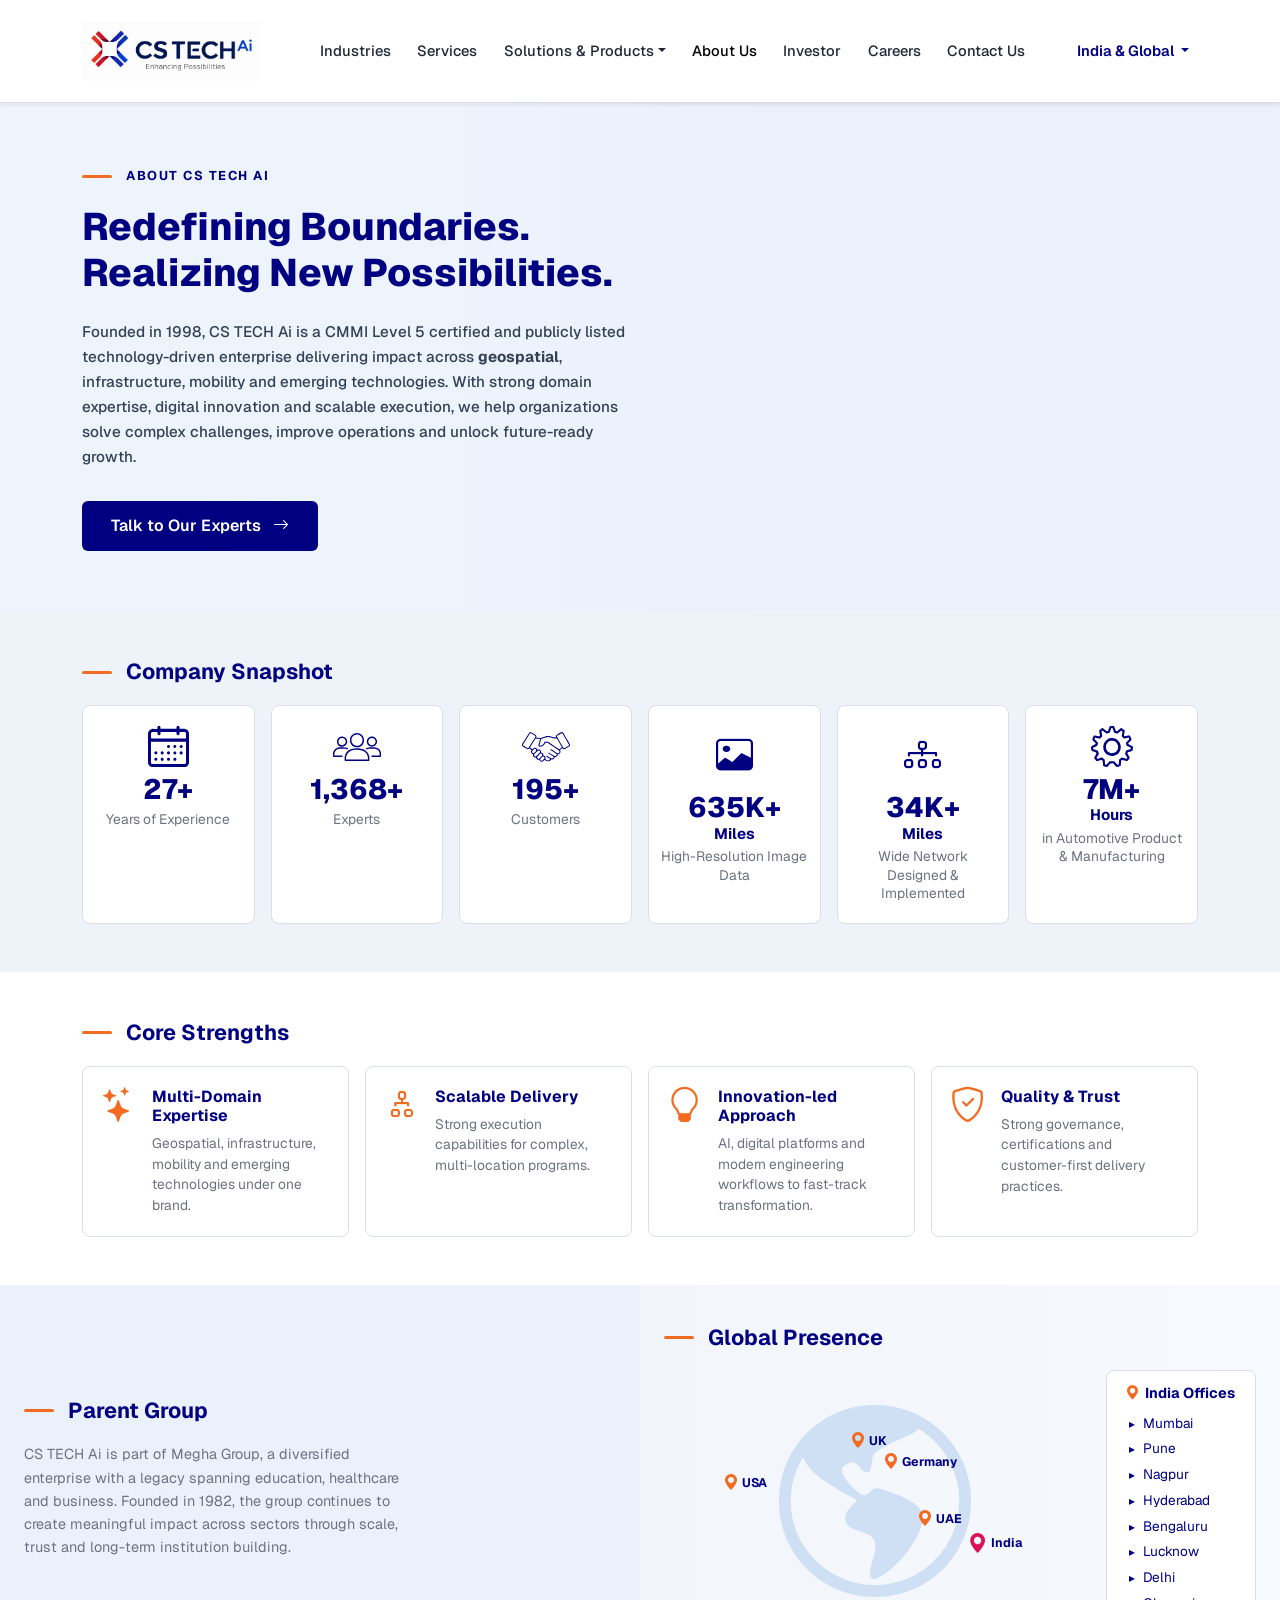
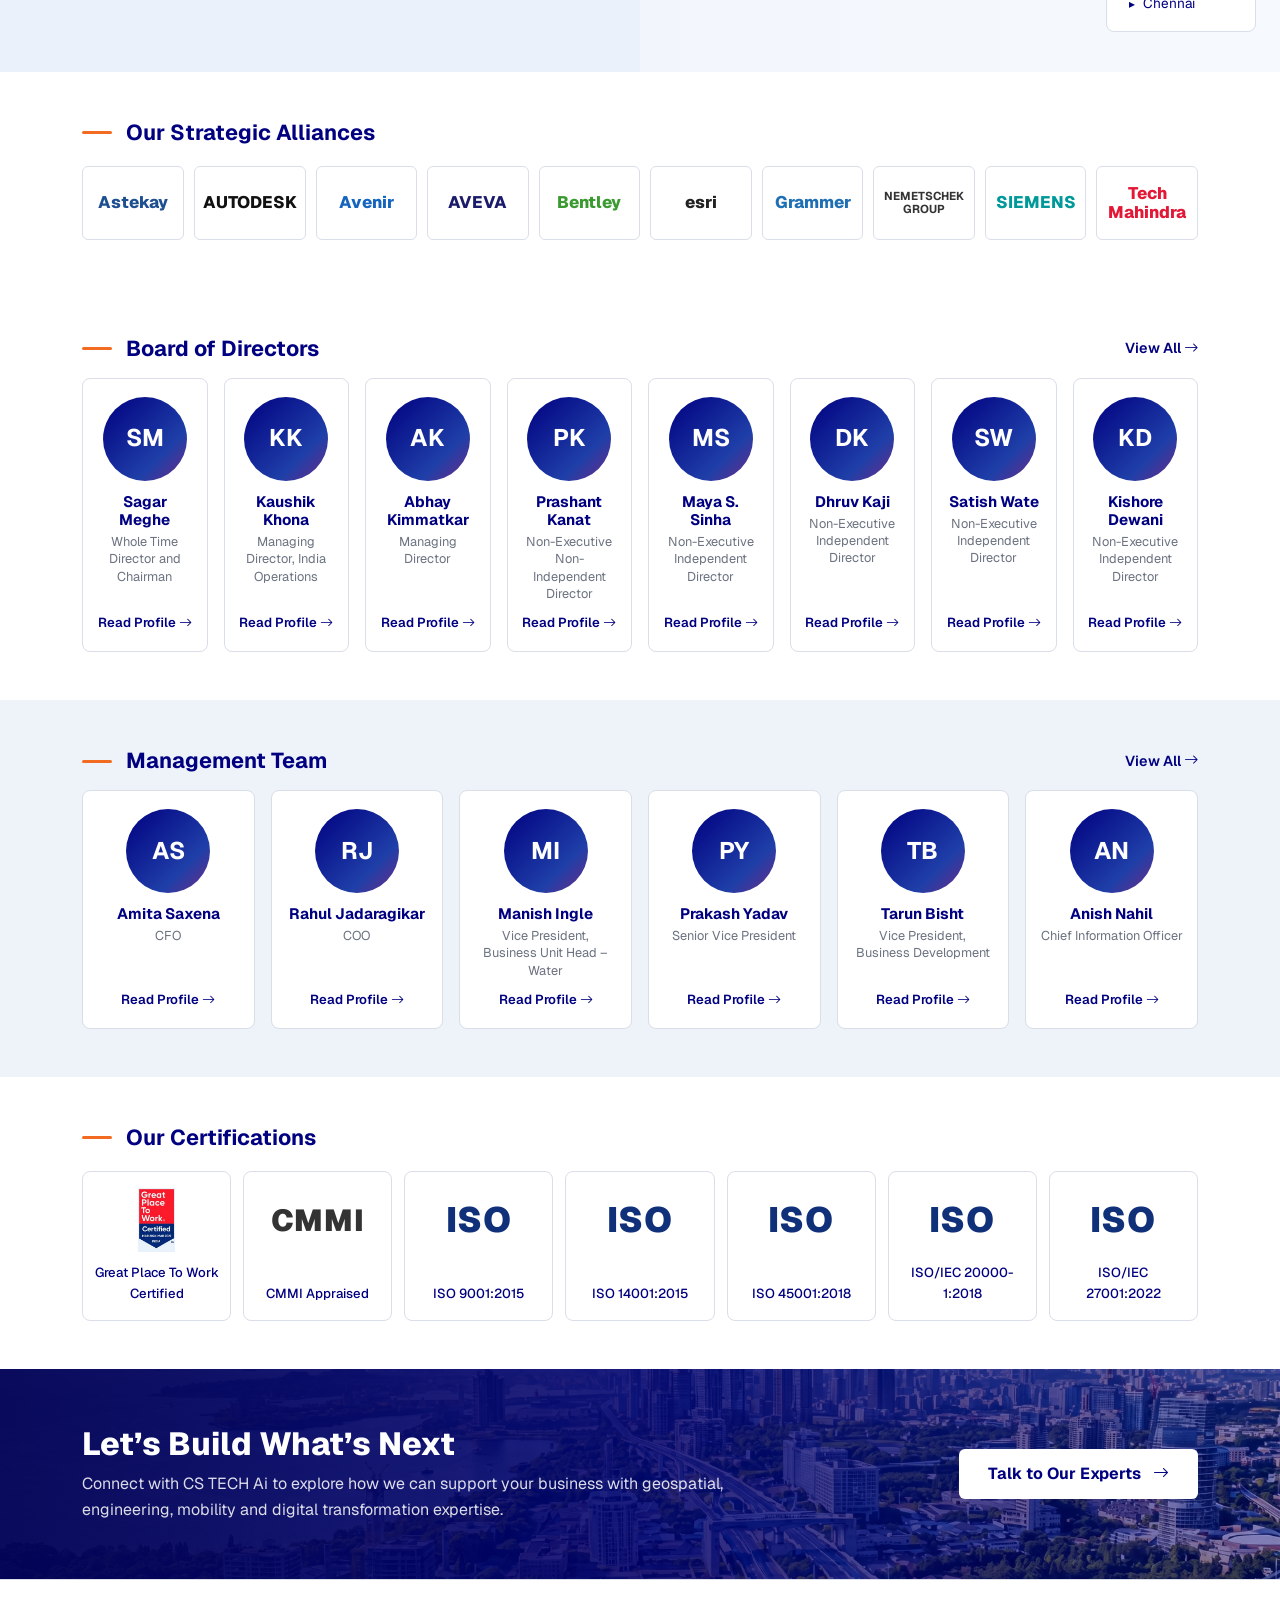
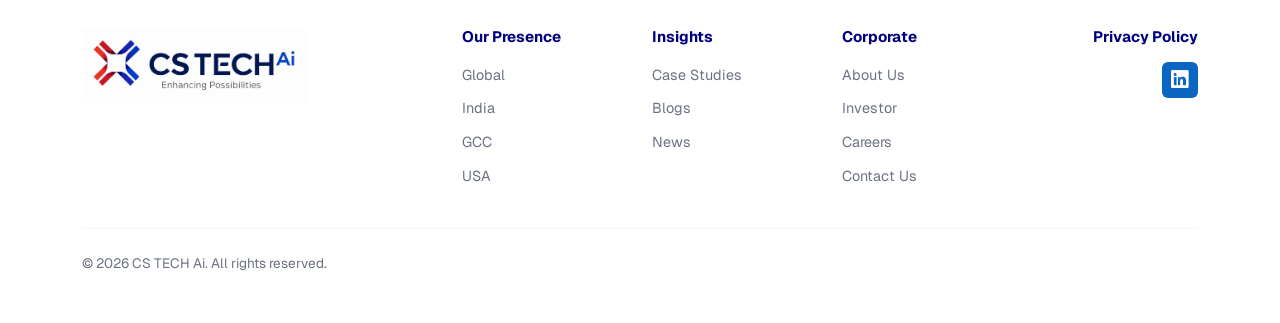
==== about.html @ 28468c94 "make new pages about and mobility page" ====
<!DOCTYPE html>
<html lang="en">

<head>
    <meta charset="UTF-8">
    <meta name="viewport" content="width=device-width, initial-scale=1.0">
    <title>CS TECH Ai | About Us - Redefining Boundaries. Realizing New Possibilities.</title>
    <link href="https://cdn.jsdelivr.net/npm/bootstrap@5.3.8/dist/css/bootstrap.min.css" rel="stylesheet"
        integrity="sha384-sRIl4kxILFvY47J16cr9ZwB07vP4J8+LH7qKQnuqkuIAvNWLzeN8tE5YBujZqJLB" crossorigin="anonymous">
    <link href="https://cdn.jsdelivr.net/npm/bootstrap-icons@1.11.3/font/bootstrap-icons.css" rel="stylesheet">
    <link rel="preconnect" href="https://fonts.googleapis.com">
    <link rel="preconnect" href="https://fonts.gstatic.com" crossorigin>
    <link href="https://fonts.googleapis.com/css2?family=Geist:wght@400;500;600;700;800&display=swap" rel="stylesheet">
    <link rel="stylesheet" href="css/style.css">
    <link rel="stylesheet" href="css/icons.css">
</head> 

<body>

    <!-- ===================== NAVBAR ===================== -->
    <div id="site-header"></div>

    <!-- ===================== HERO ===================== -->
    <section class="hero-section">
        <div class="hero-slide auto-hero about-hero" style="background-image:url('img/americas-banner.webp')">
            <div class="container position-relative">
                <div class="row">
                    <div class="col-lg-7 col-xl-6">
                        <div class="hero-content">
                            <p class="about-eyebrow"><span class="about-dash"></span>About CS TECH Ai</p>
                            <h1 class="hero-title about-hero-title">
                                Redefining Boundaries.<br>
                                Realizing New Possibilities.
                            </h1>
                            <p class="gcc-hero-sub">
                                Founded in 1998, CS TECH Ai is a CMMI Level 5 certified and publicly listed
                                technology-driven enterprise delivering impact across <strong>geospatial</strong>,
                                infrastructure, mobility and emerging technologies. With strong domain expertise,
                                digital innovation and scalable execution, we help organizations solve complex
                                challenges, improve operations and unlock future-ready growth.
                            </p>
                            <a href="index.html#contact" class="btn hero-btn">
                                Talk to Our Experts <i class="bi bi-arrow-right ms-2"></i>
                            </a>
                        </div>
                    </div>
                </div>
            </div>
        </div>
    </section>

    <!-- ===================== COMPANY SNAPSHOT ===================== -->
    <section class="about-snapshot py-5">
        <div class="container">
            <h2 class="about-title"><span class="about-dash"></span>Company Snapshot</h2>

            <div class="row g-3">
                <div class="col-6 col-md-4 col-xl-2">
                    <div class="about-stat">
                        <i class="auto-svg" style="-webkit-mask-image:url('img/automotive/icons/calender.svg');mask-image:url('img/automotive/icons/calender.svg')"></i>
                        <h3><span data-count="28">0</span>+</h3>
                        <p>Years of Experience</p>
                    </div>
                </div>
                <div class="col-6 col-md-4 col-xl-2">
                    <div class="about-stat">
                        <i class="auto-svg" style="-webkit-mask-image:url('img/automotive/icons/people.svg');mask-image:url('img/automotive/icons/people.svg')"></i>
                        <h3><span data-count="1400" data-format="comma">0</span>+</h3>
                        <p>Experts</p>
                    </div>
                </div>
                <div class="col-6 col-md-4 col-xl-2">
                    <div class="about-stat">
                        <i class="auto-svg" style="-webkit-mask-image:url('img/automotive/icons/partnership1.svg');mask-image:url('img/automotive/icons/partnership1.svg')"></i>
                        <h3><span data-count="200">0</span>+</h3>
                        <p>Customers</p>
                    </div>
                </div>
                <div class="col-6 col-md-4 col-xl-2">
                    <div class="about-stat">
                        <i class="bi bi-image"></i>
                        <h3><span data-count="650">0</span>K+ <small>Miles</small></h3>
                        <p>High-Resolution Image Data</p>
                    </div>
                </div>
                <div class="col-6 col-md-4 col-xl-2">
                    <div class="about-stat">
                        <i class="bi bi-diagram-3"></i>
                        <h3><span data-count="35">0</span>K+ <small>Miles</small></h3>
                        <p>Wide Network Designed &amp; Implemented</p>
                    </div>
                </div>
                <div class="col-6 col-md-4 col-xl-2">
                    <div class="about-stat">
                        <i class="auto-svg" style="-webkit-mask-image:url('img/automotive/icons/kk-1.svg');mask-image:url('img/automotive/icons/kk-1.svg')"></i>
                        <h3><span data-count="7">0</span>M+ <small>Hours</small></h3>
                        <p>in Automotive Product &amp; Manufacturing</p>
                    </div>
                </div>
            </div>
        </div>
    </section>

    <!-- ===================== CORE STRENGTHS ===================== -->
    <section class="about-strengths py-5">
        <div class="container">
            <h2 class="about-title"><span class="about-dash"></span>Core Strengths</h2>

            <div class="row g-3">
                <div class="col-md-6 col-xl-3">
                    <div class="about-strength">
                        <i class="bi bi-stars"></i>
                        <div>
                            <h5>Multi-Domain Expertise</h5>
                            <p>Geospatial, infrastructure, mobility and emerging technologies under one brand.</p>
                        </div>
                    </div>
                </div>
                <div class="col-md-6 col-xl-3">
                    <div class="about-strength">
                        <i class="bi bi-diagram-2"></i>
                        <div>
                            <h5>Scalable Delivery</h5>
                            <p>Strong execution capabilities for complex, multi-location programs.</p>
                        </div>
                    </div>
                </div>
                <div class="col-md-6 col-xl-3">
                    <div class="about-strength">
                        <i class="bi bi-lightbulb"></i>
                        <div>
                            <h5>Innovation-led Approach</h5>
                            <p>AI, digital platforms and modern engineering workflows to fast-track transformation.</p>
                        </div>
                    </div>
                </div>
                <div class="col-md-6 col-xl-3">
                    <div class="about-strength">
                        <i class="bi bi-shield-check"></i>
                        <div>
                            <h5>Quality &amp; Trust</h5>
                            <p>Strong governance, certifications and customer-first delivery practices.</p>
                        </div>
                    </div>
                </div>
            </div>
        </div>
    </section>

    <!-- ===================== PARENT GROUP + GLOBAL PRESENCE ===================== -->
    <section class="about-group">
        <div class="container-fluid px-0">
            <div class="row g-0">
                <div class="col-lg-6">
                    <div class="about-parent" style="background-image:url('img/about/megha-group.webp')">
                        <div class="about-parent-text">
                            <h2 class="about-title"><span class="about-dash"></span>Parent Group</h2>
                            <p>CS TECH Ai is part of Megha Group, a diversified enterprise with a legacy spanning
                                education, healthcare and business. Founded in 1982, the group continues to create
                                meaningful impact across sectors through scale, trust and long-term institution
                                building.</p>
                        </div>
                    </div>
                </div>
                <div class="col-lg-6">
                    <div class="about-presence">
                        <h2 class="about-title"><span class="about-dash"></span>Global Presence</h2>
                        <div class="about-presence-body">
                            <div class="about-map">
                                <i class="bi bi-globe-americas about-map-bg"></i>
                                <span class="about-pin" style="left:14%;top:38%"><i class="bi bi-geo-alt-fill"></i>USA</span>
                                <span class="about-pin" style="left:44%;top:22%"><i class="bi bi-geo-alt-fill"></i>UK</span>
                                <span class="about-pin" style="left:52%;top:30%"><i class="bi bi-geo-alt-fill"></i>Germany</span>
                                <span class="about-pin" style="left:60%;top:52%"><i class="bi bi-geo-alt-fill"></i>UAE</span>
                                <span class="about-pin about-pin-main" style="left:72%;top:60%"><i class="bi bi-geo-alt-fill"></i>India</span>
                            </div>
                            <div class="about-offices">
                                <h6><i class="bi bi-geo-alt-fill"></i>India Offices</h6>
                                <ul>
                                    <li>Mumbai</li>
                                    <li>Pune</li>
                                    <li>Nagpur</li>
                                    <li>Hyderabad</li>
                                    <li>Bengaluru</li>
                                    <li>Lucknow</li>
                                    <li>Delhi</li>
                                    <li>Chennai</li>
                                </ul>
                            </div>
                        </div>
                    </div>
                </div>
            </div>
        </div>
    </section>

    <!-- ===================== STRATEGIC ALLIANCES ===================== -->
    <section class="about-alliances py-5">
        <div class="container">
            <h2 class="about-title"><span class="about-dash"></span>Our Strategic Alliances</h2>
            <div class="about-logos">
                <div class="about-logo" style="color:#1d4f91">Astekay</div>
                <div class="about-logo" style="color:#111">AUTODESK</div>
                <div class="about-logo" style="color:#1565c0">Avenir</div>
                <div class="about-logo" style="color:#1b1b6b">AVEVA</div>
                <div class="about-logo" style="color:#3a9a2f">Bentley</div>
                <div class="about-logo" style="color:#222">esri</div>
                <div class="about-logo" style="color:#1f6fb5">Grammer</div>
                <div class="about-logo about-logo-sm" style="color:#333">NEMETSCHEK<br>GROUP</div>
                <div class="about-logo" style="color:#009999">SIEMENS</div>
                <div class="about-logo" style="color:#e31837">Tech Mahindra</div>
            </div>
        </div>
    </section>

    <!-- ===================== BOARD OF DIRECTORS ===================== -->
    <section class="about-people py-5">
        <div class="container">
            <div class="d-flex justify-content-between align-items-center mb-3">
                <h2 class="about-title mb-0"><span class="about-dash"></span>Board of Directors</h2>
                <a href="#" class="auto-link">View All <i class="bi bi-arrow-right"></i></a>
            </div>
            <div class="row g-3">
                <div class="col-6 col-md-4 col-lg-3 about-col-8"><div class="about-person"><div class="about-avatar">SM</div><h6>Sagar Meghe</h6><p>Whole Time Director and Chairman</p><a href="#" class="auto-link">Read Profile <i class="bi bi-arrow-right"></i></a></div></div>
                <div class="col-6 col-md-4 col-lg-3 about-col-8"><div class="about-person"><div class="about-avatar">KK</div><h6>Kaushik Khona</h6><p>Managing Director, India Operations</p><a href="#" class="auto-link">Read Profile <i class="bi bi-arrow-right"></i></a></div></div>
                <div class="col-6 col-md-4 col-lg-3 about-col-8"><div class="about-person"><div class="about-avatar">AK</div><h6>Abhay Kimmatkar</h6><p>Managing Director</p><a href="#" class="auto-link">Read Profile <i class="bi bi-arrow-right"></i></a></div></div>
                <div class="col-6 col-md-4 col-lg-3 about-col-8"><div class="about-person"><div class="about-avatar">PK</div><h6>Prashant Kanat</h6><p>Non-Executive Non-Independent Director</p><a href="#" class="auto-link">Read Profile <i class="bi bi-arrow-right"></i></a></div></div>
                <div class="col-6 col-md-4 col-lg-3 about-col-8"><div class="about-person"><div class="about-avatar">MS</div><h6>Maya S. Sinha</h6><p>Non-Executive Independent Director</p><a href="#" class="auto-link">Read Profile <i class="bi bi-arrow-right"></i></a></div></div>
                <div class="col-6 col-md-4 col-lg-3 about-col-8"><div class="about-person"><div class="about-avatar">DK</div><h6>Dhruv Kaji</h6><p>Non-Executive Independent Director</p><a href="#" class="auto-link">Read Profile <i class="bi bi-arrow-right"></i></a></div></div>
                <div class="col-6 col-md-4 col-lg-3 about-col-8"><div class="about-person"><div class="about-avatar">SW</div><h6>Satish Wate</h6><p>Non-Executive Independent Director</p><a href="#" class="auto-link">Read Profile <i class="bi bi-arrow-right"></i></a></div></div>
                <div class="col-6 col-md-4 col-lg-3 about-col-8"><div class="about-person"><div class="about-avatar">KD</div><h6>Kishore Dewani</h6><p>Non-Executive Independent Director</p><a href="#" class="auto-link">Read Profile <i class="bi bi-arrow-right"></i></a></div></div>
            </div>
        </div>
    </section>

    <!-- ===================== MANAGEMENT TEAM ===================== -->
    <section class="about-people about-people-alt py-5">
        <div class="container">
            <div class="d-flex justify-content-between align-items-center mb-3">
                <h2 class="about-title mb-0"><span class="about-dash"></span>Management Team</h2>
                <a href="#" class="auto-link">View All <i class="bi bi-arrow-right"></i></a>
            </div>
            <div class="row g-3">
                <div class="col-6 col-md-4 col-xl-2"><div class="about-person"><div class="about-avatar">AS</div><h6>Amita Saxena</h6><p>CFO</p><a href="#" class="auto-link">Read Profile <i class="bi bi-arrow-right"></i></a></div></div>
                <div class="col-6 col-md-4 col-xl-2"><div class="about-person"><div class="about-avatar">RJ</div><h6>Rahul Jadaragikar</h6><p>COO</p><a href="#" class="auto-link">Read Profile <i class="bi bi-arrow-right"></i></a></div></div>
                <div class="col-6 col-md-4 col-xl-2"><div class="about-person"><div class="about-avatar">MI</div><h6>Manish Ingle</h6><p>Vice President, Business Unit Head &ndash; Water</p><a href="#" class="auto-link">Read Profile <i class="bi bi-arrow-right"></i></a></div></div>
                <div class="col-6 col-md-4 col-xl-2"><div class="about-person"><div class="about-avatar">PY</div><h6>Prakash Yadav</h6><p>Senior Vice President</p><a href="#" class="auto-link">Read Profile <i class="bi bi-arrow-right"></i></a></div></div>
                <div class="col-6 col-md-4 col-xl-2"><div class="about-person"><div class="about-avatar">TB</div><h6>Tarun Bisht</h6><p>Vice President, Business Development</p><a href="#" class="auto-link">Read Profile <i class="bi bi-arrow-right"></i></a></div></div>
                <div class="col-6 col-md-4 col-xl-2"><div class="about-person"><div class="about-avatar">AN</div><h6>Anish Nahil</h6><p>Chief Information Officer</p><a href="#" class="auto-link">Read Profile <i class="bi bi-arrow-right"></i></a></div></div>
            </div>
        </div>
    </section>

    <!-- ===================== CERTIFICATIONS ===================== -->
    <section class="about-certs py-5">
        <div class="container">
            <h2 class="about-title"><span class="about-dash"></span>Our Certifications</h2>
            <div class="about-cert-row">
                <div class="about-cert"><img src="img/about/gptw.webp" alt="Great Place To Work Certified" class="about-cert-img"><span>Great Place To Work Certified</span></div>
                <div class="about-cert"><div class="about-cert-mark about-cert-cmmi">CMMI</div><span>CMMI Appraised</span></div>
                <div class="about-cert"><div class="about-cert-mark">ISO</div><span>ISO 9001:2015</span></div>
                <div class="about-cert"><div class="about-cert-mark">ISO</div><span>ISO 14001:2015</span></div>
                <div class="about-cert"><div class="about-cert-mark">ISO</div><span>ISO 45001:2018</span></div>
                <div class="about-cert"><div class="about-cert-mark">ISO</div><span>ISO/IEC 20000-1:2018</span></div>
                <div class="about-cert"><div class="about-cert-mark">ISO</div><span>ISO/IEC 27001:2022</span></div>
            </div>
        </div>
    </section>

    <!-- ===================== CTA ===================== -->
    <section class="about-cta" style="background-image:url('img/about/cta-city.webp')">
        <div class="container">
            <div class="row align-items-center g-4">
                <div class="col-lg-7">
                    <h2>Let&rsquo;s Build What&rsquo;s Next</h2>
                    <p>Connect with CS TECH Ai to explore how we can support your business with geospatial,
                        engineering, mobility and digital transformation expertise.</p>
                </div>
                <div class="col-lg-5 text-lg-end">
                    <a href="index.html#contact" class="btn about-cta-btn">Talk to Our Experts <i class="bi bi-arrow-right ms-2"></i></a>
                </div>
            </div>
        </div>
    </section>

    <!-- ===================== FOOTER ===================== -->
    <div id="site-footer"></div>

    <script src="https://cdn.jsdelivr.net/npm/bootstrap@5.3.8/dist/js/bootstrap.bundle.min.js"
        integrity="sha384-FKyoEForCGlyvwx9Hj09JcYn3nv7wiPVlz7YYwJrWVcXK/BmnVDxM+D2scQbITxI"
        crossorigin="anonymous"></script>
    <script src="js/include.js"></script>
    <script src="js/counter.js"></script>
    <script>
        // Parent group photo is optional: without it the panel keeps its light gradient
        (function () {
            var el = document.querySelector('.about-parent');
            var img = new Image();
            img.onerror = function () { el.style.backgroundImage = ''; };
            img.src = 'img/about/megha-group.webp';
        })();
    </script>

</body>

</html>
---- css/style.css ----
﻿/* ===================== GLOBAL ===================== */
:root {
    --cs-primary: #000080;
    --cs-primary-dark: #000055;
    --cs-primary-light: #1a1aa0;
    --cs-accent: #d81159;
    --cs-icon: #d81159;
    --cs-magenta: #d81159;
    --cs-text: #1f2937;
    --cs-muted: #6b7280;
    --cs-bg-light: #EEF2F9;
    --cs-border: #D9DEE8;
}

*,
*::before,
*::after {
    box-sizing: border-box;
}

html,
body {
    overflow-x: hidden;
}

/* SVG icon utility - render any SVG as a currentColor-coloured shape via CSS mask */
.svg-icon {
    display: inline-block;
    width: 1em;
    height: 1em;
    background-color: currentColor;
    -webkit-mask: var(--icon) no-repeat center / contain;
    mask: var(--icon) no-repeat center / contain;
    vertical-align: -0.125em;
    flex-shrink: 0;
}

body {
    font-family: 'Geist', 'Inter', 'Segoe UI', system-ui, -apple-system, sans-serif;
    color: var(--cs-text);
    line-height: 1.6;
    padding-top: 100px;
}

.section-eyebrow {
    color: var(--cs-accent);
    font-size: 0.8rem;
    font-weight: 700;
    letter-spacing: 2.5px;
    margin-bottom: 0.5rem;
    text-transform: uppercase;
}

.eyebrow-light {
    color: #ffb892;
}

.section-title {
    font-size: 2rem;
    font-weight: 700;
    color: var(--cs-primary);
    margin-bottom: 1rem;
    overflow-wrap: break-word;
    word-wrap: break-word;
}

.section-title.text-white {
    color: #fff !important;
}

.section-sub {
    color: var(--cs-muted);
    font-size: 1rem;
    /* max-width: 900px; */
}

.text-white-75 {
    color: rgba(255, 255, 255, 0.8) !important;
}

/* ===================== NAVBAR ===================== */
.navbar {
    border-bottom: 1px solid var(--cs-border);
}

.site-logo {
    height: 70px;
    width: auto;
}

.logo-text {
    line-height: 1;
}

.logo-main {
    color: var(--cs-primary);
    font-weight: 800;
    font-size: 1.35rem;
    letter-spacing: 1px;
}

.logo-sup {
    color: var(--cs-accent);
    font-weight: 700;
    font-size: 0.75rem;
    margin-left: 2px;
}

.logo-tag {
    color: var(--cs-accent);
    font-size: 0.65rem;
    font-weight: 500;
    letter-spacing: 0.5px;
    margin-top: 2px;
}

.navbar .nav-link {
    color: var(--cs-text);
    font-weight: 500;
    font-size: 0.92rem;
    padding: 0.5rem 0.75rem !important;
    white-space: nowrap;
}

.navbar .nav-link:hover {
    color: var(--cs-primary);
}

.region-btn {
    color: var(--cs-primary);
    font-weight: 600;
    text-decoration: none;
    font-size: 0.95rem;
}

.region-btn:hover {
    color: var(--cs-primary-dark);
}

/* ===================== HERO ===================== */
.hero-section {
    position: relative;
    overflow: hidden;
}

.hero-slide {
    position: relative;
    background-color: #eaf1fb;
    background-size: cover;
    background-position: center;
    background-repeat: no-repeat;
    min-height: 560px;
    display: flex;
    align-items: center;
    padding: 90px 0;
}

.hero-overlay {
    position: absolute;
    inset: 0;
    background: linear-gradient(90deg,
            rgba(234, 241, 251, 0.95) 0%,
            rgba(234, 241, 251, 0.75) 40%,
            rgba(234, 241, 251, 0.25) 65%,
            rgba(234, 241, 251, 0) 100%);
    pointer-events: none;
}



.hero-content {
    position: relative;
    z-index: 2;
}

/* GPTW slide: tall vertical badge – contain it on the right so it doesn't overflow */
.hero-slide-gptw {
    background-size: contain;
    background-position: right 4% center;
    background-repeat: no-repeat;
    background-color: #eaf1fb;
}

/* Keep the GPTW badge visually constrained to the right half so the left
   content column always has clean, legible space */
@media (min-width: 992px) {
    .hero-slide-gptw {
        background-size: auto 95%;
        background-position: right 6% center;
    }
}

/* Mobility slide: wide landscape banner – cover the whole slide, truck on right */
.hero-slide-mobility {
    background-size: cover;
    background-position: right center;
    background-color: #eaf1fb;
}

.hero-slide-gptw .hero-overlay,
.hero-slide-mobility .hero-overlay {
    background: linear-gradient(90deg,
            rgba(234, 241, 251, 1) 0%,
            rgba(234, 241, 251, 0.95) 35%,
            rgba(234, 241, 251, 0.6) 55%,
            rgba(234, 241, 251, 0) 70%);
}

.hero-eyebrow {
    color: var(--cs-text);
    font-size: 0.8rem;
    font-weight: 700;
    letter-spacing: 2.5px;
    margin-bottom: 0.5rem;
    text-transform: uppercase;
}

.hero-divider {
    width: 60px;
    height: 3px;
    background: var(--cs-accent);
    margin-bottom: 1.5rem;
}

.hero-title {
    font-size: 2.6rem;
    font-weight: 700;
    color: var(--cs-primary);
    line-height: 1.2;
    margin-bottom: 1.5rem;
}

/* Gradient title: magenta → navy */
.hero-title-gradient {
    background: linear-gradient(90deg,
            #d81159 0%,
            #000080 100%);
    -webkit-background-clip: text;
    background-clip: text;
    -webkit-text-fill-color: transparent;
    color: transparent;
}

.hero-title-gradient sup {
    font-size: 0.5em;
    top: -0.75em;
}

/* Force GPTW title to render on a single line */
.hero-title-oneline {
    white-space: nowrap;
    font-size: 2.1rem;
}

@media (max-width: 1199.98px) {
    .hero-title-oneline {
        font-size: 1.75rem;
    }
}

@media (max-width: 767.98px) {
    .hero-title-oneline {
        white-space: normal;
        font-size: 1.6rem;
    }
}

/* Side image used on slides 2 and 3 */
.hero-side-image {
    display: flex;
    align-items: center;
    justify-content: center;
    position: relative;
    z-index: 2;
}

.hero-visual {
    max-width: 100%;
    max-height: 420px;
    width: auto;
    height: auto;
    object-fit: contain;
    filter: drop-shadow(0 20px 40px rgba(3, 40, 107, 0.25));
}

.hero-sub {
    color: #334155;
    font-size: 1rem;
    max-width: 520px;
    margin-bottom: 2rem;
    font-weight: 500;
}

.hero-btn {
    background: var(--cs-primary);
    color: #fff;
    padding: 12px 28px;
    border-radius: 6px;
    font-weight: 600;
    transition: all 0.2s ease;
}

.hero-btn:hover {
    background: var(--cs-primary-dark);
    color: #fff;
    transform: translateY(-2px);
}

/* ---- Floating badges on right ---- */
.hero-badges {
    position: absolute;
    right: 15px;
    top: 50%;
    transform: translateY(-50%);
    display: flex;
    flex-direction: column;
    gap: 18px;
    z-index: 2;
}

.hero-badge {
    position: relative;
    background: #fff;
    padding: 12px 20px;
    border-radius: 10px;
    box-shadow: 0 10px 25px rgba(0, 0, 0, 0.15);
    display: flex;
    align-items: center;
    gap: 12px;
    font-size: 0.9rem;
    font-weight: 600;
    color: var(--cs-text);
    min-width: 220px;
    cursor: pointer;
    overflow: hidden;
    transition: transform 0.3s ease, box-shadow 0.3s ease, color 0.3s ease;
    z-index: 1;
}

.hero-badge::before {
    content: "";
    position: absolute;
    inset: 0;
    background: linear-gradient(135deg, var(--cs-icon) 0%, #d9521a 100%);
    opacity: 0;
    transform: scaleX(0);
    transform-origin: left center;
    transition: transform 0.4s cubic-bezier(0.4, 0.2, 0.2, 1), opacity 0.3s ease;
    z-index: -1;
}

.hero-badge:hover {
    transform: translateX(-6px) translateY(-3px);
    box-shadow: 0 16px 35px rgba(216, 17, 89, 0.25);
    color: #fff;
}

.hero-badge:hover::before {
    opacity: 1;
    transform: scaleX(1);
}

.hero-badge i,
.hero-badge .svg-icon {
    color: var(--cs-icon);
    font-size: 1.2rem;
    transition: color 0.3s ease, transform 0.3s ease;
}

.hero-badge:hover i,
.hero-badge:hover .svg-icon {
    color: #fff;
    transform: scale(1.15) rotate(-6deg);
}

/* Carousel arrows */
.carousel-arrow {
    width: 40px;
    height: 40px;
    background: #fff;
    border-radius: 50%;
    display: flex;
    align-items: center;
    justify-content: center;
    color: var(--cs-icon);
    font-size: 1.2rem;
    box-shadow: 0 4px 12px rgba(0, 0, 0, 0.1);
}

.carousel-control-prev,
.carousel-control-next {
    width: 60px;
    opacity: 1;
}

.carousel-dots {
    position: absolute;
    bottom: 20px;
    left: 50%;
    transform: translateX(-50%);
    display: flex;
    gap: 8px;
}

.dot {
    width: 10px;
    height: 10px;
    border-radius: 50%;
    background: rgba(3, 40, 107, 0.3);
    cursor: pointer;
    border: none;
    padding: 0;
    transition: background 0.3s ease, width 0.3s ease, border-radius 0.3s ease;
}

.carousel-dots .dot.active {
    background: var(--cs-primary);
    width: 24px;
    border-radius: 5px;
}

/* ===================== STATS ===================== */
.stats-section {
    border-bottom: 1px solid var(--cs-border);
}

.stat-item {
    display: flex;
    align-items: flex-start;
    gap: 14px;
    text-align: left;
}

/* Nudge the content block down a touch so the icon lines up with the first line of text */
.stat-item>div:not(.stat-icon) {
    padding-top: 2px;
}

.stat-icon {
    width: 70px;
    height: 70px;
    background: var(--cs-bg-light);
    border-radius: 50%;
    display: flex;
    align-items: center;
    justify-content: center;
    color: var(--cs-icon);
    font-size: 2rem;
    flex-shrink: 0;
}

.stat-icon-raster {
    width: 55%;
    height: 55%;
    object-fit: contain;
    filter: brightness(0) saturate(100%) invert(14%) sepia(94%) saturate(5300%) hue-rotate(329deg) brightness(96%) contrast(97%);
}

.stat-number {
    color: var(--cs-primary);
    font-weight: 700;
    font-size: 1.6rem;
    margin: 0;
    line-height: 1.2;
}

.stat-number.stat-sm {
    font-size: 1.3rem;
    line-height: 1.25;
}

.stat-number small {
    font-size: 0.95rem;
    font-weight: 500;
    color: var(--cs-muted);
}

.stat-label {
    color: var(--cs-muted);
    font-size: 0.8rem;
    margin: 0;
    line-height: 1.3;
}

/* ===================== INDUSTRIES ===================== */
.industries-section {
    background: var(--cs-bg-light);
}

/* ---- Slider ---- */
.industry-slider-wrap {
    position: relative;
    padding: 0 50px;
}

.industry-slider {
    overflow: hidden;
}

.industry-track {
    display: flex;
    transition: transform 0.8s cubic-bezier(0.4, 0.2, 0.2, 1);
    will-change: transform;
}

.industry-slide {
    flex: 0 0 25%;
    max-width: 25%;
    padding: 0 12px;
    box-sizing: border-box;
    display: flex;
}

.industry-slide .industry-card {
    width: 100%;
}

.slider-nav {
    position: absolute;
    top: 50%;
    transform: translateY(-50%);
    width: 44px;
    height: 44px;
    border-radius: 50%;
    border: none;
    background: #fff;
    color: var(--cs-primary);
    font-size: 1.2rem;
    display: flex;
    align-items: center;
    justify-content: center;
    box-shadow: 0 6px 18px rgba(3, 40, 107, 0.18);
    cursor: pointer;
    z-index: 5;
    transition: all 0.2s ease;
}

.slider-nav:hover:not(:disabled) {
    background: var(--cs-primary);
    color: #fff;
}

.slider-nav:disabled {
    opacity: 0.4;
    cursor: not-allowed;
}

.slider-prev {
    left: 0;
}

.slider-next {
    right: 0;
}

.industry-card {
    background: #fff;
    border-radius: 10px;
    overflow: hidden;
    box-shadow: 0 2px 10px rgba(0, 0, 0, 0.05);
    transition: all 0.3s ease;
    height: 100%;
    display: flex;
    flex-direction: column;
}

.industry-card:hover {
    transform: translateY(-5px);
    box-shadow: 0 10px 30px rgba(3, 40, 107, 0.12);
}

.industry-img {
    height: 170px;
    background-size: cover;
    background-position: center;
    background-color: #cbd6e8;
    background-image: linear-gradient(135deg, #cbd6e8 0%, #a9bedb 100%);
}

.industry-body {
    padding: 20px;
    position: relative;
    flex: 1;
    display: flex;
    flex-direction: column;
}

.industry-body h5 {
    color: #000000;
    font-weight: 700;
    font-size: 1rem;
    margin-bottom: 10px;
    line-height: 1.3;
}

.industry-body p {
    color: var(--cs-muted);
    font-size: 0.85rem;
    line-height: 1.5;
    flex: 1;
    margin-bottom: 10px;
}

.card-arrow {
    color: var(--cs-icon);
    font-size: 1.1rem;
    align-self: flex-end;
    transition: transform 0.2s ease;
}

.card-arrow:hover {
    transform: translateX(5px);
    color: var(--cs-icon);
}

/* ===================== INDUSTRY FLIP ROW (full width) ===================== */
.industry-flip-section {
    background: var(--cs-bg-light);
}

.industry-flip-header {
    max-width: 900px;
    margin: 0 auto 2.5rem;
    padding: 0 15px;
    text-align: center;
}

.industry-flip-header .section-sub {
    max-width: 760px;
    margin-left: auto;
    margin-right: auto;
}

.industry-flip-row {
    display: grid;
    grid-template-columns: repeat(4, minmax(0, 1fr));
    gap: 18px;
    width: 100%;
    transition: transform 0.8s cubic-bezier(0.4, 0.2, 0.2, 1);
    will-change: transform;
}

/* mobile carousel wrapper – only takes effect when JS adds the class */
.industry-flip-row.is-carousel {
    display: flex;
    grid-template-columns: none;
    gap: 0;
    overflow: visible;
}

.industry-flip-row.is-carousel .industry-flip-card {
    flex: 0 0 100%;
    max-width: 100%;
    padding: 0 8px;
    aspect-ratio: 4 / 3;
    margin: 0;
}

/* mobile carousel outer clip – constrains overflow so cards don't bleed sideways */
.industry-flip-carousel {
    position: relative;
    width: 100%;
    overflow: hidden;
}

.industry-flip-dots {
    display: none;
    justify-content: center;
    gap: 8px;
    margin-top: 20px;
}

.industry-flip-dots.active {
    display: flex;
}

.industry-flip-dots .dot {
    width: 8px;
    height: 8px;
    border-radius: 50%;
    background: rgba(3, 40, 107, 0.25);
    border: none;
    padding: 0;
    cursor: pointer;
    transition: all 0.3s ease;
}

.industry-flip-dots .dot.active {
    background: var(--cs-primary);
    width: 24px;
    border-radius: 4px;
}

.industry-flip-card {
    perspective: 1200px;
    width: 100%;
    aspect-ratio: 3 / 4;
    min-height: 350px;
}

.industry-flip-card .flip-card-inner {
    position: relative;
    width: 100%;
    height: 100%;
    transform-style: preserve-3d;
    transition: transform 0.75s cubic-bezier(0.4, 0.2, 0.2, 1);
    border-radius: 12px;
}

.industry-flip-card:hover .flip-card-inner,
.industry-flip-card:focus-within .flip-card-inner {
    transform: rotateY(180deg);
}

.industry-flip-card .flip-card-face {
    position: absolute;
    inset: 0;
    border-radius: 12px;
    overflow: hidden;
    -webkit-backface-visibility: hidden;
    backface-visibility: hidden;
    box-shadow: 0 6px 18px rgba(0, 0, 0, 0.1);
}

.industry-flip-card .flip-card-front {
    background-size: cover;
    background-position: center;
    background-repeat: no-repeat;
    background-color: #cbd6e8;
    display: flex;
    align-items: flex-end;
}

.industry-flip-card .flip-card-front::before {
    content: "";
    position: absolute;
    inset: 0;
    background: linear-gradient(180deg,
            rgba(2, 31, 85, 0) 0%,
            rgba(2, 31, 85, 0) 45%,
            rgba(2, 31, 85, 0.75) 95%);
    pointer-events: none;
}

.industry-flip-card .flip-card-title {
    position: relative;
    z-index: 1;
    padding: 14px;
    color: #fff;
    width: 100%;
}

.industry-flip-card .flip-card-title h5 {
    color: #fff;
    font-weight: 700;
    font-size: 0.95rem;
    line-height: 1.3;
    margin: 0;
    text-shadow: 0 2px 6px rgba(0, 0, 0, 0.4);
}

.industry-flip-card .flip-card-back {
    background: linear-gradient(145deg, var(--cs-primary) 0%, var(--cs-primary-dark) 100%);
    color: #fff;
    transform: rotateY(180deg);
    padding: 18px;
    display: flex;
    flex-direction: column;
    justify-content: center;
    gap: 10px;
    text-align: left;
}

.industry-flip-card .flip-card-back h5 {
    color: #fff;
    font-weight: 700;
    font-size: 0.95rem;
    line-height: 1.3;
    margin: 0;
    padding-bottom: 8px;
    border-bottom: 2px solid var(--cs-icon);
    display: inline-block;
    align-self: flex-start;
}

.industry-flip-card .flip-card-back p {
    color: rgba(255, 255, 255, 0.9);
    font-size: 0.82rem;
    line-height: 1.5;
    margin: 0;
    flex: 1;
}

.flip-card-link {
    color: #fff;
    font-weight: 600;
    font-size: 0.85rem;
    text-decoration: none;
    display: inline-flex;
    align-items: center;
    gap: 6px;
    align-self: flex-start;
    transition: gap 0.2s ease, color 0.2s ease;
}

.flip-card-link i {
    color: #fff;
}

.flip-card-link:hover {
    color: var(--cs-icon);
    gap: 10px;
}

.flip-card-link:hover i {
    color: var(--cs-icon);
}

/* ---- Industry flip responsive ---- */
@media (max-width: 991.98px) {
    .industry-flip-row {
        grid-template-columns: repeat(3, minmax(0, 1fr));
        gap: 16px;
    }
}

@media (max-width: 767.98px) {
    .industry-flip-row {
        grid-template-columns: repeat(2, minmax(0, 1fr));
    }
}

@media (max-width: 479.98px) {
    .industry-flip-row {
        grid-template-columns: 1fr;
    }

    .industry-flip-card {
        aspect-ratio: 4 / 3;
        max-width: 420px;
        margin: 0 auto;
    }
}

/* ===================== SERVICES ===================== */
.services-section {
    background: #fff;
}

.service-card {
    background: var(--cs-bg-light);
    border-radius: 10px;
    padding: 20px;
    display: flex;
    align-items: center;
    gap: 16px;
    transition: all 0.3s ease;
    height: 100%;
}

.service-card:hover {
    background: #fff;
    box-shadow: 0 8px 24px rgba(3, 40, 107, 0.1);
    transform: translateY(-3px);
}

.service-icon {
    width: 70px;
    height: 70px;
    background: #fff;
    border-radius: 8px;
    display: flex;
    align-items: center;
    justify-content: center;
    color: var(--cs-icon);
    font-size: 2rem;
    flex-shrink: 0;
    box-shadow: 0 2px 6px rgba(0, 0, 0, 0.05);
}

.service-content {
    flex: 1;
}

.service-content h5 {
    color: #000000;
    font-weight: 700;
    font-size: 1rem;
    margin-bottom: 6px;
}

.service-content p {
    color: var(--cs-muted);
    font-size: 0.85rem;
    margin: 0;
    line-height: 1.5;
}

.service-arrow {
    color: var(--cs-icon);
    font-size: 1.1rem;
    flex-shrink: 0;
    align-self: center;
}

/* ---- Split services layout (hub + two sides) ---- */
.services-section .section-sub {
    max-width: 820px;
}

.services-split {
    position: relative;
}

.services-side-heading {
    color: var(--cs-icon, #d81159);
    font-weight: 700;
    font-size: 0.8rem;
    letter-spacing: 2px;
    text-transform: uppercase;
    margin-bottom: 24px;
    text-align: right;
    padding-bottom: 10px;
    border-bottom: 1px solid var(--cs-border);
}

.order-3 .services-side-heading {
    text-align: left;
}

.split-services {
    display: flex;
    flex-direction: column;
    gap: 30px;
}

.split-service {
    display: flex;
    align-items: flex-start;
    gap: 16px;
    transition: transform 0.25s ease;
}

.split-service:hover {
    transform: translateX(0);
}

.split-service-left {
    text-align: right;
    justify-content: flex-end;
}

.split-service-left .split-content h5,
.split-service-left .split-content p {
    text-align: right;
}

.split-service-right {
    text-align: left;
    justify-content: flex-start;
}

.split-icon {
    width: 70px;
    height: 70px;
    border-radius: 12px;
    /* background: var(--cs-bg-light); */
    display: flex;
    align-items: center;
    justify-content: center;
    color: var(--cs-icon);
    font-size: 2rem;
    flex-shrink: 0;
    box-shadow: 0 2px 8px rgba(216, 17, 89, 0.06);
    transition: all 0.25s ease;
}

/* .split-service:hover .split-icon {
   
    box-shadow: 0 6px 18px rgba(216, 17, 89, 0.15);
    transform: translateY(-2px);
} */

.split-content {
    flex: 1;
}

.split-content h5 {
    color: #000000;
    font-weight: 700;
    font-size: 0.98rem;
    margin-bottom: 6px;
    line-height: 1.3;
}

.split-content p {
    color: var(--cs-muted);
    font-size: 0.83rem;
    margin: 0;
    line-height: 1.5;
}

/* ---- Central visual ---- */
.services-visual {
    position: relative;
    width: 100%;
    aspect-ratio: 1 / 1;
    max-width: 300px;
    margin: 0 auto;
    display: flex;
    align-items: center;
    justify-content: center;
}

.visual-glow {
    position: absolute;
    inset: 10%;
    border-radius: 50%;
    background: radial-gradient(circle,
            rgba(216, 17, 89, 0.15) 0%,
            rgba(216, 17, 89, 0.05) 45%,
            transparent 72%);
    filter: blur(20px);
    z-index: 0;
}

.visual-device {
    position: relative;
    z-index: 0;
    width: 100%;
    height: 100%;
    border-radius: 32px;
    /* background: #fff; */
    display: flex;
    align-items: center;
    justify-content: center;
    padding: 10px 10px;
    /* box-shadow: 0 10px 10px rgba(3, 40, 107, 0.18),
                inset 0 0 0 10px rgba(3, 40, 107, 0.06); */
}

.visual-device img,
.visual-logo {
    max-width: 170%;
    max-height: 200%;
    z-index: 0;
    width: auto;
    height: auto;
    object-fit: contain;
    display: block;
}

.visual-placeholder {
    width: 85%;
    height: 92%;
    border-radius: 32px;
    background: linear-gradient(145deg, var(--cs-primary) 0%, var(--cs-primary-dark) 100%);
    box-shadow: 0 25px 60px rgba(3, 40, 107, 0.35),
        inset 0 0 0 6px rgba(255, 255, 255, 0.08);
    display: flex;
    flex-direction: column;
    align-items: center;
    justify-content: center;
    gap: 14px;
    color: #fff;
    padding: 30px;
    text-align: center;
}

.visual-badge {
    width: 84px;
    height: 84px;
    border-radius: 50%;
    background: linear-gradient(135deg, var(--cs-icon), #d9521a);
    display: flex;
    align-items: center;
    justify-content: center;
    color: #fff;
    font-size: 2rem;
    box-shadow: 0 10px 30px rgba(216, 17, 89, 0.3);
    margin-bottom: 12px;
}

.visual-placeholder h4 {
    color: #fff;
    font-weight: 700;
    font-size: 1.3rem;
    margin: 0;
}

.visual-placeholder p {
    color: rgba(255, 255, 255, 0.75);
    font-size: 0.9rem;
    margin: 0;
}

/* ---- CTA buttons under columns ---- */
.services-side-cta {
    margin-top: 32px;
}

.services-cta-btn {
    padding: 10px 24px;
    font-weight: 600;
    font-size: 0.9rem;
    border-radius: 6px;
    border-width: 2px;
}

.services-cta-btn.btn-outline-primary {
    color: var(--cs-primary);
    border-color: var(--cs-primary);
}

.services-cta-btn.btn-outline-primary:hover {
    background: var(--cs-primary);
    color: #fff;
}

.services-cta-btn.btn-primary {
    background: var(--cs-primary);
    border-color: var(--cs-primary);
}

.services-cta-btn.btn-primary:hover {
    background: var(--cs-primary-dark);
    border-color: var(--cs-primary-dark);
}

/* ===================== WHY SECTION ===================== */
.why-section {
    background: var(--cs-primary);
    color: #fff;
}

.why-item {
    display: flex;
    align-items: flex-start;
    gap: 20px;
    height: 100%;
}

/* 2 x 2 grid of items with clean cross dividers (first 4 items only) */
@media (min-width: 768px) {
    .why-section .row>.col-md-6 {
        padding: 1.75rem 2rem;
    }

    .why-section .row>.col-md-6:nth-child(1),
    .why-section .row>.col-md-6:nth-child(3) {
        border-right: 1px solid rgba(255, 255, 255, 0.2);
    }

    .why-section .row>.col-md-6:nth-child(1),
    .why-section .row>.col-md-6:nth-child(2) {
        border-bottom: 1px solid rgba(255, 255, 255, 0.2);
    }

    .why-section .row>.col-md-6:nth-child(3),
    .why-section .row>.col-md-6:nth-child(4) {
        border-bottom: 1px solid rgba(255, 255, 255, 0.2);
    }

    .why-section .row>.col-12.why-commit {
        padding: 1.75rem 2rem;
    }
}

.why-icon {
    width: 70px;
    height: 70px;
    background: rgba(255, 255, 255, 0.1);
    border: 2px solid rgba(255, 255, 255, 0.25);
    border-radius: 12px;
    display: flex;
    align-items: center;
    justify-content: center;
    color: var(--cs-icon);
    font-size: 2rem;
    flex-shrink: 0;
}

.why-item h5 {
    color: #fff;
    font-weight: 700;
    font-size: 1.05rem;
    margin-bottom: 8px;
}

.why-item p {
    color: rgba(255, 255, 255, 0.8);
    font-size: 0.9rem;
    margin: 0;
    line-height: 1.6;
}

.why-divider {
    border-color: rgba(255, 255, 255, 0.2);
    margin: 1.5rem 0;
}

/* ===================== CONTACT ===================== */
.contact-section {
    background: var(--cs-bg-light);
}

.contact-form .form-label {
    font-size: 0.85rem;
    font-weight: 600;
    color: var(--cs-text);
    margin-bottom: 4px;
}

.contact-form .form-control,
.contact-form .form-select {
    background: #f3f4f6;
    border: 1px solid #e5e7eb;
    border-radius: 6px;
    padding: 10px 12px;
    font-size: 0.9rem;
}

.contact-form .form-control:focus,
.contact-form .form-select:focus {
    border-color: var(--cs-primary);
    box-shadow: 0 0 0 0.15rem rgba(3, 40, 107, 0.15);
}

.submit-btn {
    background: var(--cs-primary);
    border: none;
    padding: 12px 32px;
    font-weight: 600;
    border-radius: 6px;
    transition: all 0.2s;
}

.submit-btn:hover {
    background: var(--cs-primary-dark);
    transform: translateY(-1px);
}

/* ===================== FOOTER ===================== */
.site-footer {
    background: #fff;
    border-top: 1px solid var(--cs-border);
}

.footer-brand {
    text-decoration: none;
    display: inline-block;
}

.footer-brand img {
    height: 75px;
    width: auto;
    max-width: 100%;
}

.footer-heading {
    color: var(--cs-primary);
    font-weight: 700;
    font-size: 0.95rem;
    margin-bottom: 16px;
}

.footer-list {
    list-style: none;
    padding: 0;
    margin: 0;
}

.footer-list li {
    margin-bottom: 8px;
}

.footer-list a {
    color: var(--cs-muted);
    text-decoration: none;
    font-size: 0.9rem;
    transition: color 0.2s;
}

.footer-list a:hover {
    color: var(--cs-primary);
}

.social-link {
    display: inline-flex;
    align-items: center;
    justify-content: center;
    width: 36px;
    height: 36px;
    background: #0a66c2;
    color: #fff;
    border-radius: 6px;
    font-size: 1.1rem;
    text-decoration: none;
    transition: all 0.2s;
}

.social-link:hover {
    background: #084b8e;
    color: #fff;
}

.footer-divider {
    border-color: var(--cs-border);
    margin: 2rem 0 1.5rem;
}

.footer-copy {
    color: var(--cs-muted);
    font-size: 0.85rem;
}

/* ===================== RESPONSIVE ===================== */
@media (max-width: 991.98px) {
    body {
        padding-top: 90px;
    }

    .site-logo {
        height: 70px;
    }

    .hero-title {
        font-size: 2rem;
    }

    .hero-slide {
        padding: 60px 0;
        min-height: auto;
    }

    .hero-overlay {
        background: linear-gradient(180deg,
                rgba(234, 241, 251, 0.92) 0%,
                rgba(234, 241, 251, 0.78) 50%,
                rgba(234, 241, 251, 0.65) 100%);
    }


    .hero-slide-gptw {
        background-size: auto 65%;
        background-position: right -8% bottom 8%;
    }

    .hero-slide-mobility {
        background-size: cover;
        background-position: center bottom;
    }

    .hero-slide-mobility .hero-title br {
        display: none;
    }

    .hero-slide-gptw .hero-overlay {
        background: linear-gradient(180deg,
                rgba(234, 241, 251, 0.92) 0%,
                rgba(234, 241, 251, 0.78) 50%,
                rgba(234, 241, 251, 0.65) 100%);
    }

    .hero-slide-mobility .hero-overlay {
        background: linear-gradient(180deg,
                rgba(234, 241, 251, 0.95) 0%,
                rgba(234, 241, 251, 0.85) 55%,
                rgba(234, 241, 251, 0.5) 100%);
    }

    .hero-badges {
        position: static;
        transform: none;
        flex-direction: row;
        flex-wrap: wrap;
        justify-content: flex-start;
        gap: 10px;
        margin-top: 32px;
    }

    .hero-badge {
        min-width: auto;
        padding: 10px 14px;
        font-size: 0.8rem;
    }

    .section-title {
        font-size: 1.6rem;
    }

    .navbar .nav-link {
        padding: 0.6rem 0 !important;
    }

    .industry-slide {
        flex: 0 0 50%;
        max-width: 50%;
    }

    /* Split services on tablet/mobile: everything left-aligned, icons on the left for both columns */
    .split-service-left,
    .split-service-right {
        flex-direction: row-reverse;
        text-align: left;
        justify-content: flex-end;
    }

    .split-service-right {
        flex-direction: row;
    }

    .split-service-left .split-content h5,
    .split-service-left .split-content p {
        text-align: left;
    }

    .services-side-heading,
    .order-3 .services-side-heading {
        text-align: left;
    }

    .services-visual {
        max-width: 300px;
        margin: 10px auto 30px;
    }

    .services-side-cta {
        text-align: center !important;
        margin-top: 24px;
    }

    /* Why section: tighter heading/description spacing */
    .why-section .section-title {
        margin-bottom: 0.6rem;
    }

    .why-section .section-sub {
        margin-bottom: 1.5rem !important;
    }

    .why-item h5 {
        margin-bottom: 6px;
    }

    .why-item p {
        line-height: 1.5;
    }

    .why-item {
        gap: 18px;
    }

    /* Mobile services: space between service title and description */
    .split-content h5 {
        margin-bottom: 10px;
    }

    /* Mobile footer: give logo + columns consistent padding */
    .footer-brand img {
        height: 90px;
    }
}

@media (max-width: 767.98px) {

    /* Tablet margins: 40px left/right (override Bootstrap fixed container) */
    .container {
        max-width: 100%;
        padding-left: 40px;
        padding-right: 40px;
    }

    .industry-slider-wrap {
        padding: 0 40px;
    }

    .slider-nav {
        width: 38px;
        height: 38px;
        font-size: 1rem;
    }

    /* Stats bar on tablet: consistent icon size + spacing */
    .stat-item {
        gap: 12px;
    }

    .stat-icon {
        width: 70px;
        height: 70px;
        font-size: 2rem;
    }

    /* Equal spacing in stats: use uniform row gaps */
    .stats-section .row {
        row-gap: 20px !important;
    }

    .stats-section .row>[class*="col"] {
        margin-bottom: 0;
    }

    /* Why section stacked: add dividers between items */
    .why-grid>[class*="col"] {
        padding: 1rem 0;
        border-bottom: 1px solid rgba(255, 255, 255, 0.15);
    }

    .why-grid>[class*="col"]:last-child {
        border-bottom: none;
    }
}

@media (max-width: 575.98px) {

    /* Mobile margins: 20px left/right (container is fluid at this width) */
    .container {
        padding-left: 20px;
        padding-right: 20px;
    }

    .hero-title {
        font-size: 1.6rem;
        margin-bottom: 1rem;
    }

    .hero-eyebrow {
        font-size: 0.7rem;
        letter-spacing: 2px;
        margin-bottom: 0.4rem;
    }

    .hero-divider {
        margin-bottom: 1rem;
    }

    .hero-sub {
        font-size: 0.9rem;
        margin-bottom: 1.5rem;
    }

    .hero-slide-mobility .hero-title {
        font-size: 1.4rem;
    }

    .hero-badge {
        font-size: 0.75rem;
        padding: 8px 12px;
    }

    .hero-slide {
        padding: 50px 0;
        min-height: auto;
    }

    .service-card {
        flex-direction: column;
        text-align: center;
    }

    .service-arrow {
        align-self: center;
    }

    .industry-slide {
        flex: 0 0 100%;
        max-width: 100%;
    }

    .stat-icon {
        width: 70px;
        height: 70px;
    }

    .stat-number {
        font-size: 1.35rem;
    }

    .stat-number.stat-sm {
        font-size: 1rem;
    }

    .stat-label {
        font-size: 0.75rem;
    }

    .stat-item {
        gap: 10px;
    }

    /* Equal row spacing in stats */
    .stats-section .row {
        row-gap: 16px !important;
    }

    .section-title {
        font-size: 1.4rem;
    }

    .section-sub {
        font-size: 0.88rem;
    }

    .why-section .section-title {
        font-size: 1.3rem;
        margin-bottom: 0.5rem;
    }

    .why-section .section-sub {
        margin-bottom: 1rem !important;
    }

    .why-item h5 {
        font-size: 1rem;
        margin-bottom: 4px;
    }

    .why-item p {
        font-size: 0.85rem;
        line-height: 1.45;
    }

    .why-icon {
        width: 70px;
        height: 70px;
        font-size: 2rem;
    }

    .footer-brand img {
        height: 70px;
    }

    .contact-form {
        padding: 1.25rem !important;
    }

    .industry-slider-wrap {
        padding: 0 20px;
    }
}

/* =========================================================
   INDUSTRIES PAGE (Water & Wastewater)
   ========================================================= */

/* ---- Industry Hero ---- */
.industry-hero {
    position: relative;
    overflow: hidden;
}

.industry-hero-slide {
    position: relative;
    background-color: #eaf1fb;
    background-size: cover;
    background-position: center;
    background-repeat: no-repeat;
    min-height: 480px;
    display: flex;
    align-items: center;
    padding: 80px 0;
}

.industry-hero-overlay {
    position: absolute;
    inset: 0;
    background: linear-gradient(90deg,
            rgba(234, 241, 251, 0.95) 0%,
            rgba(234, 241, 251, 0.78) 40%,
            rgba(234, 241, 251, 0.25) 65%,
            rgba(234, 241, 251, 0) 100%);
    pointer-events: none;
}

.industry-hero-content {
    position: relative;
    z-index: 2;
}

.industry-hero-title {
    font-size: 2.6rem;
    font-weight: 700;
    color: var(--cs-primary);
    line-height: 1.2;
    margin-bottom: 1.3rem;
}

.industry-hero-sub {
    color: #334155;
    font-size: 0.95rem;
    max-width: 520px;
    margin-bottom: 1.8rem;
    line-height: 1.65;
    font-weight: 500;
}

.industry-hero .section-eyebrow {
    margin-bottom: 1rem;
    border-bottom: 3px solid var(--cs-accent);
    display: inline-block;
    padding-top: 10px;
}

/* ---- Experience at Scale ---- */
.experience-scale {
    background: #fff;
}

.scale-stats {
    display: flex;
    align-items: stretch;
    flex-wrap: wrap;
    gap: 0;
    margin-top: 1rem;
}

.scale-item {
    flex: 1;
    min-width: 160px;
    text-align: center;
    padding: 20px 10px;
}

.scale-icon {
    width: 70px;
    height: 70px;
    margin: 0 auto 12px;
    display: inline-flex;
    align-items: center;
    justify-content: center;
    color: var(--cs-icon);
}

.scale-icon img,
.scale-icon .stat-icon-raster {
    width: 100%;
    height: 100%;
    max-width: 100%;
    max-height: 100%;
    object-fit: contain;
}

.scale-icon img {
    width: 50px;
    height: 50px;
}

.scale-number {
    color: var(--cs-primary);
    font-weight: 700;
    font-size: 1.50rem;
    margin-bottom: 6px;
    line-height: 1.2;
}

.scale-number small {
    font-size: 1rem;
    font-weight: 500;
    color: var(--cs-muted);
}

.scale-label {
    color: var(--cs-muted);
    font-size: 0.85rem;
    margin: 0;
    line-height: 1.4;
}

.scale-divider {
    width: 1px;
    background: var(--cs-border);
    margin: 20px 0;
}

/* ---- Water Services ---- */
.water-services {
    background: var(--cs-bg-light);
}

.water-service-card {
    background: transparent;
    perspective: 1200px;
    height: 100%;
    min-height: 210px;
}

.flip-inner {
    position: relative;
    width: 100%;
    height: 100%;
    min-height: inherit;
    transform-style: preserve-3d;
    transition: transform 0.7s cubic-bezier(0.4, 0.2, 0.2, 1);
}

.water-service-card:hover .flip-inner,
.water-service-card:focus-within .flip-inner {
    transform: rotateY(180deg);
}

.flip-front,
.flip-back {
    position: absolute;
    inset: 0;
    width: 100%;
    height: 100%;
    border-radius: 10px;
    padding: 18px 20px;
    box-shadow: 0 2px 10px rgba(0, 0, 0, 0.06);
    -webkit-backface-visibility: hidden;
    backface-visibility: hidden;
    overflow: hidden;
}

.flip-front {
    background: #fff;
    display: flex;
    flex-direction: column;
    align-items: center;
    text-align: center;
    gap: 10px;
    padding-top: 20px;
}

.flip-back {
    background: linear-gradient(135deg, var(--cs-primary) 0%, var(--cs-primary-dark) 100%);
    color: #fff;
    transform: rotateY(180deg);
    display: flex;
    flex-direction: column;
    justify-content: flex-start;
}

.flip-back h6 {
    color: #fff;
    font-weight: 700;
    font-size: 0.95rem;
    letter-spacing: 0.5px;
    text-transform: uppercase;
    margin-bottom: 10px;
    padding-bottom: 7px;
    border-bottom: 2px solid var(--cs-accent);
    display: inline-block;
    align-self: flex-start;
}

.flip-back ul {
    padding-left: 18px;
    margin: 0;
}

.flip-back ul li {
    color: rgba(255, 255, 255, 0.92);
    font-size: 0.82rem;
    margin-bottom: 5px;
    line-height: 1.4;
}

.flip-back ul li::marker {
    color: var(--cs-icon);
}

.ws-icon {
    width: 70px;
    height: 70px;
    border-radius: 50%;
    background: #eaf1fb;
    color: var(--cs-icon);
    font-size: 2rem;
    display: flex;
    align-items: center;
    justify-content: center;
    flex-shrink: 0;
    margin-bottom: 2px;
}

.ws-icon img {
    width: 35px;
    height: 35px;
}

.ws-body {
    width: 100%;
}

.ws-body h5 {
    color: #000000;
    font-weight: 700;
    font-size: 0.98rem;
    margin-bottom: 6px;
    line-height: 1.3;
}

.ws-body p {
    color: var(--cs-muted);
    font-size: 0.82rem;
    margin-bottom: 0;
    line-height: 1.45;
}

/* ---- What We Help You Achieve ---- */
.achievements {
    background: #fff;
    position: relative;
    overflow: hidden;
}

.achievements-row {
    position: relative;
}

/* -- Side items (left / right columns) -- */
.side-items {
    display: flex;
    flex-direction: column;
    gap: 24px;
    justify-content: center;
    height: 100%;
}

.side-item {
    display: flex;
    align-items: flex-start;
    gap: 16px;
    transition: transform 0.3s ease;
}

.side-item:hover {
    transform: translateY(-3px);
}

.side-left .side-item {
    flex-direction: row;
    text-align: right;
    justify-content: flex-end;
}

.side-right .side-item {
    text-align: left;
}

.side-icon {
    position: relative;
    width: 70px;
    height: 70px;
    border-radius: 50%;
    background: #fff;
    display: flex;
    align-items: center;
    justify-content: center;
    color: var(--cs-icon);
    font-size: 2rem;
    flex-shrink: 0;
    box-shadow: 0 4px 12px rgba(216, 17, 89, 0.15),
        inset 0 0 0 1px rgba(216, 17, 89, 0.06);
    z-index: 1;
}

.side-icon::before {
    content: "";
    position: absolute;
    inset: -16px;
    background: radial-gradient(circle,
            rgba(216, 17, 89, 0.12) 0%,
            rgba(216, 17, 89, 0.04) 45%,
            rgba(216, 17, 89, 0) 75%);
    border-radius: 50%;
    z-index: -1;
    filter: blur(4px);
}

.side-content {
    flex: 1;
}

.side-content h6 {
    color: #000000;
    font-weight: 700;
    font-size: 1rem;
    margin-bottom: 6px;
    line-height: 1.3;
}

.side-content p {
    color: var(--cs-muted);
    font-size: 0.85rem;
    margin: 0;
    line-height: 1.55;
}

/* -- Central hub -- */
.achievements-hub {
    position: relative;
    width: 100%;
    max-width: 380px;
    aspect-ratio: 1;
    margin: 0 auto;
}

.hub-ring {
    position: absolute;
    border-radius: 50%;
    pointer-events: none;
}

.hub-ring-outer {
    inset: 0;
    border: 2px dashed rgba(216, 17, 89, 0.25);
    animation: hub-rotate 60s linear infinite;
}

.hub-ring-outer::after {
    content: "";
    position: absolute;
    inset: -8%;
    border-radius: 50%;
    background: radial-gradient(circle,
            rgba(216, 17, 89, 0.1) 0%,
            rgba(216, 17, 89, 0.03) 50%,
            transparent 72%);
    z-index: -1;
    filter: blur(8px);
}

.hub-ring-inner {
    inset: 22%;
    border: 1px dashed rgba(216, 17, 89, 0.3);
    animation: hub-rotate 30s linear infinite reverse;
}

@keyframes hub-rotate {
    to {
        transform: rotate(360deg);
    }
}

.hub-core {
    position: absolute;
    top: 50%;
    left: 50%;
    transform: translate(-50%, -50%);
    width: 120px;
    height: 120px;
    border-radius: 50%;
    background: var(--cs-primary);
    display: flex;
    align-items: center;
    justify-content: center;
    font-size: 2.6rem;
    box-shadow: 0 8px 24px rgba(0, 0, 128, 0.25);
    z-index: 2;
}

.hub-core img {
    filter: brightness(0) invert(1);
}

.hub-mini {
    position: absolute;
    width: 60px;
    height: 60px;
    border-radius: 50%;
    background: #fff;
    display: flex;
    align-items: center;
    justify-content: center;
    color: var(--cs-icon);
    font-size: 1.1rem;
    box-shadow: 0 4px 12px rgba(216, 17, 89, 0.15),
        inset 0 0 0 1px rgba(216, 17, 89, 0.08);
    z-index: 3;
    transition: transform 0.3s ease;
}

.hub-mini img {
    width: 32px;
    height: 32px;
}

.hub-mini::before {
    content: "";
    position: absolute;
    inset: -10px;
    background: radial-gradient(circle,
            rgba(216, 17, 89, 0.12) 0%,
            rgba(216, 17, 89, 0) 70%);
    border-radius: 50%;
    z-index: -1;
    filter: blur(4px);
}

.hub-mini:hover {
    transform: scale(1.12);
}

.hub-mini-tl {
    top: 8%;
    left: 8%;
}

.hub-mini-tr {
    top: 8%;
    right: 8%;
}

.hub-mini-l {
    top: 50%;
    left: -4%;
    transform: translateY(-50%);
}

.hub-mini-r {
    top: 50%;
    right: -4%;
    transform: translateY(-50%);
}

.hub-mini-bl {
    bottom: 8%;
    left: 8%;
}

.hub-mini-br {
    bottom: 8%;
    right: 8%;
}

.hub-mini-l:hover,
.hub-mini-r:hover {
    transform: translateY(-50%) scale(1.12);
}

/* ---- Case Studies ---- */
.case-studies {
    background: #fff;
}

.view-all-link {
    color: var(--cs-primary);
    font-weight: 600;
    font-size: 0.9rem;
    text-decoration: none;
}

.view-all-link:hover {
    text-decoration: underline;
    color: var(--cs-primary-dark);
}

.case-card {
    position: relative;
    border-radius: 10px;
    overflow: hidden;
    height: 100%;
    min-height: 340px;
    background-size: cover;
    background-position: center;
    background-repeat: no-repeat;
    background-color: #cbd6e8;
    box-shadow: 0 2px 10px rgba(0, 0, 0, 0.08);
    transition: transform 0.3s ease, box-shadow 0.3s ease;
    cursor: pointer;
}

.case-card:hover {
    transform: translateY(-4px);
    box-shadow: 0 14px 30px rgba(3, 40, 107, 0.18);
}

.case-overlay {
    position: absolute;
    inset: 0;
    display: flex;
    align-items: flex-end;
    background: linear-gradient(180deg,
            rgba(3, 40, 107, 0) 0%,
            rgba(3, 40, 107, 0) 35%,
            rgba(2, 31, 85, 0.65) 75%,
            rgba(2, 31, 85, 0.9) 100%);
    transition: background 0.4s ease;
}

.case-card:hover .case-overlay,
.case-card:focus-within .case-overlay {
    background: linear-gradient(180deg,
            rgba(3, 40, 107, 0.35) 0%,
            rgba(2, 31, 85, 0.85) 55%,
            rgba(2, 31, 85, 0.95) 100%);
}

.case-body {
    padding: 22px;
    width: 100%;
    color: #fff;
}

.case-body h5 {
    color: #fff;
    font-weight: 700;
    font-size: 1rem;
    margin-bottom: 0;
    line-height: 1.35;
    transition: margin-bottom 0.4s ease;
}

.case-card:hover .case-body h5,
.case-card:focus-within .case-body h5 {
    margin-bottom: 10px;
}

.case-body p,
.case-link {
    opacity: 0;
    max-height: 0;
    overflow: hidden;
    transform: translateY(10px);
    transition: opacity 0.35s ease, max-height 0.45s ease, transform 0.4s ease;
}

.case-card:hover .case-body p,
.case-card:focus-within .case-body p {
    opacity: 1;
    max-height: 120px;
    transform: translateY(0);
}

.case-card:hover .case-link,
.case-card:focus-within .case-link {
    opacity: 1;
    max-height: 40px;
    transform: translateY(0);
    transition-delay: 0.1s;
}

.case-body p {
    color: rgba(255, 255, 255, 0.9);
    font-size: 0.85rem;
    line-height: 1.5;
    margin-bottom: 12px;
}

.case-link {
    color: #fff;
    font-weight: 600;
    font-size: 0.85rem;
    text-decoration: none;
    display: inline-flex;
    align-items: center;
    gap: 6px;
}

.case-link:hover {
    color: var(--cs-icon);
}

/* ---- Industry page responsive ---- */
@media (max-width: 991.98px) {
    .industry-hero-slide {
        padding: 60px 0;
        min-height: auto;
    }

    .industry-hero-title {
        font-size: 2rem;
    }

    .industry-hero-overlay {
        background: linear-gradient(180deg,
                rgba(234, 241, 251, 0.92) 0%,
                rgba(234, 241, 251, 0.78) 50%,
                rgba(234, 241, 251, 0.65) 100%);
    }

    .scale-divider {
        display: none;
    }

    .scale-item {
        flex: 0 0 33.333%;
        max-width: 33.333%;
        border-bottom: 1px solid var(--cs-border);
    }

    .achievements-hub {
        max-width: 320px;
        margin: 20px auto 40px;
    }

    .side-left .side-item,
    .side-right .side-item {
        flex-direction: row;
        text-align: left;
        justify-content: flex-start;
    }

    .side-items {
        gap: 28px;
    }
}

@media (max-width: 575.98px) {
    .industry-hero-title {
        font-size: 1.6rem;
    }

    .industry-hero-slide {
        min-height: 420px;
    }

    .water-service-card {
        min-height: 230px;
    }

    .scale-item {
        flex: 0 0 50%;
        max-width: 50%;
        padding: 16px 6px;
    }

    .achievements-hub {
        max-width: 280px;
    }

    .hub-core {
        width: 90px;
        height: 90px;
        font-size: 2rem;
    }

    .hub-mini {
        width: 42px;
        height: 42px;
        font-size: 0.95rem;
    }
}



/* =========================================================
   CHANGE DETECTION PAGE
   ========================================================= */

/* ---- Hero ---- */
.cd-hero {
    background: #fff;
    padding-top: 86px;
}

.cd-hero-left {
    background: var(--cs-primary, #000080);
    color: #fff;
    padding: 60px 50px 60px 7vw;
    display: flex;
    align-items: center;
    min-height: 440px;
}

.cd-hero-content {
    max-width: 540px;
}

.cd-hero-eyebrow {
    display: inline-flex;
    align-items: center;
    gap: 10px;
    color: #fff;
    font-size: 0.8rem;
    font-weight: 700;
    letter-spacing: 2px;
    text-transform: uppercase;
    margin-bottom: 1.25rem;
}

.cd-hero-dash {
    display: inline-block;
    width: 36px;
    height: 3px;
    background: var(--cs-icon, #d81159);
    border-radius: 2px;
}

.cd-hero-title {
    color: #fff;
    font-size: 2.6rem;
    font-weight: 700;
    line-height: 1.15;
    margin-bottom: 1.5rem;
}

.cd-hero-sub {
    color: rgba(255, 255, 255, 0.85);
    font-size: 0.95rem;
    line-height: 1.65;
    margin-bottom: 2rem;
}

.cd-hero-btn {
    background: var(--cs-icon, #d81159);
    color: #fff;
    padding: 12px 26px;
    border-radius: 4px;
    font-weight: 600;
    letter-spacing: 0.3px;
    transition: background 0.25s ease, transform 0.25s ease;
}

.cd-hero-btn:hover {
    background: #b80e4d;
    color: #fff;
    transform: translateY(-2px);
}

.cd-hero-right {
    position: relative;
    min-height: 440px;
    background: #000055;
    overflow: hidden;
}

.cd-compare {
    position: relative;
    width: 100%;
    height: 100%;
    min-height: 440px;
}

.cd-compare-img {
    width: 100%;
    height: 100%;
    object-fit: cover;
    display: block;
}

/* Fallback split visualization used when the banner image is not yet available */
.cd-compare-fallback {
    position: absolute;
    inset: 0;
    display: none;
    overflow: hidden;
}

.cd-compare.is-placeholder .cd-compare-fallback {
    display: flex;
}

.cd-compare-half {
    flex: 1;
    position: relative;
    display: flex;
    align-items: flex-end;
    padding: 24px;
}

.cd-compare-before {
    background: linear-gradient(135deg, #5e7a3f 0%, #3f5a2a 100%);
}

.cd-compare-after {
    background: linear-gradient(135deg, #c7853a 0%, #8f5a24 100%);
}

.cd-compare-label {
    color: #fff;
    font-weight: 700;
    font-size: 1rem;
    text-shadow: 0 2px 4px rgba(0, 0, 0, 0.3);
}

.cd-compare-label small {
    display: block;
    font-size: 0.75rem;
    font-weight: 400;
    opacity: 0.9;
}

.cd-compare-divider {
    position: absolute;
    left: 50%;
    top: 0;
    bottom: 0;
    width: 3px;
    background: #fff;
    transform: translateX(-50%);
    z-index: 2;
}

.cd-compare-handle {
    position: absolute;
    top: 50%;
    left: 50%;
    transform: translate(-50%, -50%);
    width: 42px;
    height: 42px;
    border-radius: 50%;
    background: #1f3457;
    color: #fff;
    display: flex;
    align-items: center;
    justify-content: center;
    gap: 2px;
    box-shadow: 0 4px 14px rgba(0, 0, 0, 0.3);
    font-size: 0.85rem;
}

/* ---- Core Capabilities ---- */
.cd-capabilities {
    background: #EEF2F9;
}

.eyebrow-bar {
    display: inline-block;
    width: 28px;
    height: 3px;
    background: var(--cs-icon, #d81159);
    border-radius: 2px;
    vertical-align: middle;
    margin-right: 10px;
    margin-top: -3px;
}

.cd-cap-card {
    background: #fff;
    border-radius: 10px;
    padding: 28px 24px;
    display: flex;
    gap: 18px;
    align-items: flex-start;
    height: 100%;
    box-shadow: 0 2px 10px rgba(3, 40, 107, 0.05);
    transition: transform 0.25s ease, box-shadow 0.25s ease;
}

.cd-cap-card:hover {
    transform: translateY(-4px);
    box-shadow: 0 12px 28px rgba(3, 40, 107, 0.12);
}

.cd-cap-icon {
    width: 70px;
    height: 70px;
    display: flex;
    align-items: center;
    justify-content: center;
    color: var(--cs-icon, #d81159);
    font-size: 2rem;
    flex-shrink: 0;
}

.cd-cap-icon .stat-icon-raster,
.cd-step-icon .svg-icon {
    width: 70px;
    height: 70px;
}

.cd-cap-card h5 {
    color: #000000;
    font-weight: 700;
    font-size: 1rem;
    margin-bottom: 8px;
    line-height: 1.3;
}

.cd-cap-card p {
    color: #4b5563;
    font-size: 0.85rem;
    line-height: 1.55;
    margin: 0;
}

/* ---- Process steps ---- */
.cd-process {
    background: #EEF2F9;
}

.cd-steps {
    display: flex;
    align-items: flex-start;
    justify-content: space-between;
    gap: 10px;
    flex-wrap: wrap;
}

.cd-step {
    flex: 1 1 220px;
    min-width: 0;
    max-width: 280px;
    text-align: left;
}

.cd-step-head {
    display: flex;
    align-items: flex-start;
    gap: 12px;
    margin-bottom: 0;
}

.cd-step-icon {
    width: 70px;
    height: 70px;
    flex: 0 0 70px;
    border-radius: 50%;
    background: #fff;
    border: 3px solid #fff;
    display: flex;
    align-items: center;
    justify-content: center;
    color: #d81159;
    box-shadow: 0 0 0 1px #dce5f2;
}

.cd-step-icon img {
    width: 30px;
    height: 30px;
    object-fit: contain;
    display: block;
}

.cd-step-content {
    flex: 1;
    min-width: 0;
}

.cd-step-no {
    display: block;
    color: #00009f;
    font-size: 1.1rem;
    font-weight: 700;
    line-height: 3.5;
    letter-spacing: 1px;
    margin-bottom: 3px;
}

.cd-step h5 {
    color: #000000;
    font-weight: 700;
    font-size: 1rem;
    margin-bottom: 6px;
}

.cd-step p {
    color: #4b5563;
    font-size: 0.85rem;
    line-height: 1.5;
    margin: 0;
}

.cd-step-arrow {
    color: var(--cs-icon, #d81159);
    font-size: 1.6rem;
    font-weight: 700;
    padding-top: 28px;
    flex-shrink: 0;
}

/* ---- Applications ---- */
.cd-applications {
    position: relative;
    background: #ffffff;
    padding-bottom: 90px;
    overflow: hidden;
}

/* Dark banner band at the top with pattern/background */
.cd-apps-banner {
    position: relative;
    background:
        /* radial-gradient(circle at 15% 25%, rgba(216, 17, 89, 0.12) 0%, transparent 45%),
        radial-gradient(circle at 85% 75%, rgba(0, 0, 128, 0.4) 0%, transparent 50%), */
        linear-gradient(135deg, var(--cs-primary, #000080) 0%, var(--cs-primary-dark, #000055) 100%);
    padding: 80px 0 180px;
    color: #fff;
    overflow: hidden;
    z-index: 0;
}

/* World-dot pattern overlay on the banner */
.cd-apps-banner::before {
    content: "";
    position: absolute;
    inset: 0;
    background-image: url("data:image/svg+xml;utf8,%3Csvg xmlns='http://www.w3.org/2000/svg' width='40' height='40' viewBox='0 0 40 40'%3E%3Ccircle cx='20' cy='20' r='1.4' fill='%23ffffff' fill-opacity='0.08'/%3E%3C/svg%3E");
    background-size: 32px 32px;
    pointer-events: none;
    z-index: 0;
}

/* Map-grid lines fading toward center */
.cd-apps-banner::after {
    content: "";
    position: absolute;
    inset: 0;
    background-image:
        linear-gradient(90deg, rgba(255, 255, 255, 0.07) 1px, transparent 1px),
        linear-gradient(0deg, rgba(255, 255, 255, 0.07) 1px, transparent 1px);
    background-size: 120px 120px;
    mask-image: radial-gradient(ellipse at center, transparent 30%, #000 85%);
    -webkit-mask-image: radial-gradient(ellipse at center, transparent 30%, #000 85%);
    pointer-events: none;
    z-index: 0;
}

.cd-apps-banner>.container {
    position: relative;
    z-index: 1;
}

.cd-apps-sub {
    color: rgba(255, 255, 255, 0.85) !important;
    max-width: 760px;
    margin-bottom: 0 !important;
}

/* Cards sit on top and overlap the dark banner */
.cd-apps-cards {
    position: relative;
    z-index: 2;
    margin-top: -130px;
}

.cd-app-card {
    position: relative;
    background-color: #0b1f3f;
    background-size: cover;
    background-position: center;
    background-repeat: no-repeat;
    border-radius: 20px;
    height: 100%;
    min-height: 360px;
    overflow: hidden;
    display: flex;
    flex-direction: column;
    justify-content: flex-end;
    transition: transform 0.35s ease, box-shadow 0.35s ease;
    cursor: pointer;
}

.cd-app-card:hover {
    transform: translateY(-6px);
    box-shadow: 0 20px 44px rgba(0, 0, 0, 0.35);
}

/* Dark gradient overlay sits on the image, letting text read clearly */
.cd-app-overlay {
    position: absolute;
    inset: 0;
    background: linear-gradient(180deg,
            rgba(3, 40, 107, 0.1) 0%,
            rgba(3, 40, 107, 0.35) 40%,
            rgba(2, 20, 55, 0.85) 85%,
            rgba(2, 20, 55, 0.95) 100%);
    transition: background 0.35s ease;
    z-index: 1;
}

.cd-app-card:hover .cd-app-overlay {
    background: linear-gradient(180deg,
            rgba(3, 40, 107, 0.25) 0%,
            rgba(3, 40, 107, 0.55) 35%,
            rgba(2, 20, 55, 0.92) 80%,
            rgba(2, 20, 55, 0.98) 100%);
}

.cd-app-content {
    position: relative;
    z-index: 2;
    padding: 26px 24px;
    text-align: center;
    color: #fff;
    transition: transform 0.35s ease;
}

.cd-app-card:hover .cd-app-content {
    transform: translateY(-4px);
}

.cd-app-card h5 {
    color: #fff;
    font-weight: 700;
    font-size: 1.1rem;
    margin-bottom: 10px;
    line-height: 1.3;
    text-shadow: 0 2px 6px rgba(0, 0, 0, 0.3);
}

.cd-app-card p {
    color: rgba(255, 255, 255, 0.92);
    font-size: 0.88rem;
    line-height: 1.5;
    margin: 0;
}

.cd-app-btn {
    display: inline-flex;
    align-items: center;
    gap: 8px;
    color: var(--cs-primary, #000080);
    font-weight: 700;
    font-size: 0.85rem;
    text-decoration: none;
    padding: 10px 22px;
    border: 2px solid var(--cs-primary, #000080);
    border-radius: 6px;
    transition: all 0.25s ease;
    text-transform: uppercase;
    letter-spacing: 0.5px;
}

.cd-app-btn:hover {
    background: var(--cs-icon, #d81159);
    border-color: var(--cs-icon, #d81159);
    color: #fff;
    transform: translateY(-1px);
    gap: 12px;
}

/* ---- Change Detection page responsive ---- */
@media (max-width: 991.98px) {
    .cd-hero-left {
        padding: 50px 24px;
        min-height: auto;
    }

    .cd-hero-title {
        font-size: 2rem;
    }

    .cd-hero-right {
        min-height: 320px;
    }

    .cd-compare {
        min-height: 320px;
    }

    .cd-steps {
        gap: 24px;
    }

    .cd-step {
        min-width: 140px;
        max-width: 180px;
    }

    .cd-step-icon {
        width: 70px;
        height: 70px;
        font-size: 2rem;
    }

    .cd-step-no {
        font-size: 1.3rem;
    }
}

@media (max-width: 767.98px) {
    .cd-steps {
        flex-direction: column;
        align-items: center;
        gap: 10px;
    }

    .cd-step {
        max-width: 320px;
        text-align: center;
    }

    .cd-step-head {
        flex-direction: column;
        align-items: center;
        gap: 8px;
    }

    .cd-step-arrow {
        padding-top: 0;
        transform: rotate(90deg);
    }

    .cd-app-card {
        padding: 28px 20px 24px;
    }

    .cd-app-card {
        min-height: 300px;
    }

    .cd-apps-banner {
        padding: 60px 0 160px;
    }

    .cd-apps-cards {
        margin-top: -110px;
    }
}

@media (max-width: 767.98px) {
    .cd-apps-banner {
        padding: 50px 0 120px;
    }

    .cd-apps-cards {
        margin-top: -80px;
    }
}

@media (max-width: 575.98px) {
    .cd-hero-title {
        font-size: 1.6rem;
    }

    .cd-cap-card {
        flex-direction: column;
        text-align: center;
    }

    .cd-cap-icon {
        margin: 0 auto;
    }

    .cd-app-card {
        border-radius: 24px;
        padding: 24px 18px 20px;
    }

    .cd-apps-banner {
        padding: 40px 0 100px;
    }

    .cd-apps-cards {
        margin-top: -60px;
    }

    .cd-step {
        max-width: 280px;
    }

    .cd-step-icon {
        width: 70px;
        height: 70px;
    }
}


/* =========================================================
   DATA ACQUISITION PAGE
   ========================================================= */

/* ---- Hero ---- */
.da-hero {
    background: #fff;
    padding-top: 86px;
}

.da-hero-right {
    position: relative;
    min-height: 440px;
    background: #000055;
    overflow: hidden;
}

.da-hero-img {
    width: 100%;
    height: 100%;
    min-height: 440px;
    object-fit: cover;
    display: block;
}

/* ---- Capability cards (image + body + bullet list) ---- */
.da-capabilities {
    background: #FFFFFF;
}

.da-cap-card {
    display: flex;
    gap: 24px;
    background: #fff;
    border-radius: 10px;
    padding: 20px;
    height: 100%;
    box-shadow: 0 2px 10px rgba(3, 40, 107, 0.05);
    transition: transform 0.25s ease, box-shadow 0.25s ease;
    align-items: flex-start;
}

/* Image stays visually contained with its own radius */
.da-cap-img {
    overflow: hidden;
}

.da-cap-card:hover {
    transform: translateY(-4px);
    box-shadow: 0 12px 28px rgba(3, 40, 107, 0.12);
}

.da-cap-img {
    flex: 0 0 36%;
    aspect-ratio: 1 / 1;
    min-height: 0;
    border-radius: 8px;
    background-size: cover;
    background-position: center;
    background-color: #cbd6e8;
    background-image: linear-gradient(135deg, #cbd6e8 0%, #a9bedb 100%);
}

.da-cap-body {
    flex: 1;
    display: flex;
    flex-direction: column;
    padding: 6px 6px 6px 0;
}

.da-cap-head {
    display: flex;
    align-items: center;
    gap: 14px;
    margin-bottom: 10px;
}

.da-cap-icon {
    width: 70px;
    height: 70px;
    border-radius: 10px;
    background: #EEF2F9;
    display: flex;
    align-items: center;
    justify-content: center;
    color: var(--cs-icon, #d81159);
    font-size: 2rem;
    flex-shrink: 0;
}

.da-cap-card h5 {
    color: #000000;
    font-weight: 700;
    font-size: 1.05rem;
    line-height: 1.3;
    margin: 0;
}

.da-cap-body p {
    color: #4b5563;
    font-size: 0.85rem;
    line-height: 1.55;
    margin-bottom: 14px;
}

.da-cap-list {
    list-style: none;
    padding: 14px 0 0;
    margin: 0;
    border-top: 1px solid #e5e7eb;
}

.da-cap-list li {
    position: relative;
    padding-left: 20px;
    color: var(--cs-text, #1f2937);
    font-size: 0.85rem;
    margin-bottom: 6px;
}

.da-cap-list li::before {
    content: "";
    position: absolute;
    left: 0;
    top: 0.6em;
    width: 6px;
    height: 6px;
    border-radius: 50%;
    background: var(--cs-icon, #d81159);
}

/* ---- Industries pill row ---- */
.da-industries {
    background: #fff;
}

.da-industry-row {
    display: flex;
    flex-wrap: wrap;
    gap: 12px;
    align-items: stretch;
}

.da-industry-pill {
    display: inline-flex;
    align-items: center;
    gap: 12px;
    padding: 14px 22px;
    background: #fff;
    border-radius: 8px;
    text-decoration: none;
    color: var(--cs-primary, #000080);
    font-weight: 700;
    font-size: 0.9rem;
    flex: 1 1 180px;
    min-height: 60px;
    box-shadow: 0 2px 8px rgba(3, 40, 107, 0.05);
    transition: transform 0.2s ease, box-shadow 0.2s ease;
}

.da-industry-pill:hover {
    transform: translateY(-2px);
    box-shadow: 0 8px 18px rgba(3, 40, 107, 0.12);
    color: var(--cs-primary-dark, #000055);
}

.da-industry-pill .svg-icon {
    color: var(--cs-primary, #000080);
    font-size: 1.4rem;
    flex-shrink: 0;
}

.da-industry-pill span {
    flex: 1;
    line-height: 1.2;
    font-weight: 500;
}

.da-industry-arrow {
    color: var(--cs-icon, #d81159) !important;
    font-size: 1.1rem !important;
    transition: transform 0.2s ease;
}

.da-industry-pill:hover .da-industry-arrow {
    transform: translateX(4px);
}

/* ---- Case studies ---- */
.da-case-studies {
    background: #EEF2F9;
}

.da-case-card {
    background: #fff;
    border-radius: 10px;
    overflow: hidden;
    height: 100%;
    display: flex;
    flex-direction: column;
    box-shadow: 0 2px 10px rgba(3, 40, 107, 0.06);
    transition: transform 0.25s ease, box-shadow 0.25s ease;
}

.da-case-card:hover {
    transform: translateY(-4px);
    box-shadow: 0 12px 28px rgba(3, 40, 107, 0.14);
}

.da-case-img {
    height: 190px;
    background-size: cover;
    background-position: center;
    background-color: #cbd6e8;
    background-image: linear-gradient(135deg, #cbd6e8 0%, #a9bedb 100%);
}

.da-case-body {
    padding: 22px;
    display: flex;
    flex-direction: column;
    flex: 1;
}

.da-case-tag {
    color: var(--cs-icon, #d81159);
    font-size: 0.72rem;
    font-weight: 700;
    letter-spacing: 1.5px;
    text-transform: uppercase;
    margin-bottom: 10px;
}

.da-case-body h5 {
    color: #000000;
    font-weight: 700;
    font-size: 1.05rem;
    margin-bottom: 10px;
    line-height: 1.3;
}

.da-case-body p {
    color: #4b5563;
    font-size: 0.88rem;
    line-height: 1.55;
    flex: 1;
    margin-bottom: 14px;
}

.da-case-link {
    color: var(--cs-icon, #d81159);
    font-weight: 700;
    font-size: 0.85rem;
    text-decoration: none;
    display: inline-flex;
    align-items: center;
    gap: 8px;
    text-transform: uppercase;
    letter-spacing: 0.5px;
}

.da-case-link:hover {
    color: #b80e4d;
    gap: 12px;
}

/* ---- Data Acquisition page responsive ---- */
@media (max-width: 991.98px) {

    .da-hero-right,
    .da-hero-img {
        min-height: 320px;
    }

    .da-cap-card {
        flex-direction: column;
    }

    .da-cap-img {
        flex: 0 0 180px;
        width: 100%;
    }

    .da-cap-body {
        padding: 6px 0 0;
    }

    .da-industry-pill {
        flex: 1 1 45%;
    }
}

@media (max-width: 575.98px) {
    .da-cap-img {
        flex: 0 0 140px;
    }

    .da-industry-pill {
        flex: 1 1 100%;
    }

    .da-case-img {
        height: 160px;
    }
}


/* =========================================================
   VEGETATION MANAGEMENT PAGE
   ========================================================= */

.vm-hero {
    background: #fff;
    padding-top: 86px;
}

.vm-hero-right {
    position: relative;
    min-height: 440px;
    background: #000055;
    overflow: hidden;
}

.vm-hero-img {
    width: 100%;
    height: 100%;
    min-height: 440px;
    object-fit: cover;
    display: block;
}

/* ---- Solution cards ---- */
.vm-solutions {
    background: #fff;
}

.vm-sol-card {
    background: #fff;
    border: 1px solid #D9DEE8;
    border-radius: 12px;
    padding: 28px 24px;
    height: 100%;
    transition: transform 0.25s ease, box-shadow 0.25s ease;
}

.vm-sol-card:hover {
    transform: translateY(-4px);
    box-shadow: 0 14px 32px rgba(3, 40, 107, 0.1);
}

.vm-sol-icon {
    width: 70px;
    height: 70px;
    border-radius: 10px;
    background: #EEF2F9;
    display: flex;
    align-items: center;
    justify-content: center;
    color: var(--cs-icon, #d81159);
    font-size: 2rem;
    margin-bottom: 20px;
}

.vm-sol-card h5 {
    color: #000000;
    font-weight: 700;
    font-size: 1.1rem;
    line-height: 1.3;
    margin-bottom: 14px;
}

.vm-sol-card>p {
    color: #4b5563;
    font-size: 0.9rem;
    line-height: 1.6;
    margin-bottom: 18px;
    padding-bottom: 18px;
    border-bottom: 1px solid #e5e7eb;
}

.vm-sol-list {
    list-style: none;
    padding: 0;
    margin: 0;
}

.vm-sol-list li {
    position: relative;
    padding-left: 28px;
    color: var(--cs-text, #1f2937);
    font-size: 0.88rem;
    margin-bottom: 10px;
    line-height: 1.4;
}

.vm-sol-list li::before {
    content: "";
    position: absolute;
    left: 0;
    top: 2px;
    width: 18px;
    height: 18px;
    border-radius: 50%;
    background: var(--cs-icon, #d81159);
}

.vm-sol-list li::after {
    content: "";
    position: absolute;
    left: 5px;
    top: 7px;
    width: 8px;
    height: 4px;
    border-left: 2px solid #fff;
    border-bottom: 2px solid #fff;
    transform: rotate(-45deg);
}

/* ---- Dark navy achieve strip ---- */
.vm-achieve {
    background: var(--cs-primary, #000080);
    color: #fff;
}

.eyebrow-light {
    color: var(--cs-icon, #d81159) !important;
}

.vm-achieve-row {
    display: flex;
    flex-wrap: wrap;
    justify-content: space-between;
    gap: 24px;
    align-items: center;
}

.vm-achieve-item {
    display: flex;
    align-items: center;
    gap: 14px;
    flex: 1 1 180px;
    min-width: 160px;
}

.vm-achieve-icon {
    width: 70px;
    height: 70px;
    border-radius: 50%;
    background: #0A3A8C;
    border: 2px solid rgba(255, 255, 255, 0.15);
    display: flex;
    align-items: center;
    justify-content: center;
    color: #fff;
    font-size: 2rem;
    flex-shrink: 0;
}

.vm-achieve-icon .stat-icon-raster {
    filter: brightness(0) saturate(100%) invert(14%) sepia(94%) saturate(5300%) hue-rotate(329deg) brightness(96%) contrast(97%) brightness(155%) saturate(75%);
}

.vm-achieve-item h6 {
    color: #fff;
    font-weight: 700;
    font-size: 1rem;
    margin-bottom: 2px;
    line-height: 1.2;
}

.vm-achieve-item p {
    color: rgba(255, 255, 255, 0.85);
    font-size: 0.85rem;
    margin: 0;
    line-height: 1.3;
}

/* ---- Platform snapshot ---- */
.vm-platform {
    background: #fff;
}

.vm-platform .section-title {
    font-size: 1.5rem;
}

.vm-plat-item,
.vm-prog-item {
    display: flex;
    align-items: center;
    gap: 14px;
    padding: 14px 18px;
    border: 1px solid #D9DEE8;
    border-radius: 10px;
    color: var(--cs-text, #1f2937);
    font-size: 0.9rem;
    line-height: 1.3;
    background: #fff;
    height: 100%;
    transition: box-shadow 0.2s ease, transform 0.2s ease;
}

.vm-plat-item:hover,
.vm-prog-item:hover {
    box-shadow: 0 6px 16px rgba(3, 40, 107, 0.1);
    transform: translateY(-2px);
}

.vm-plat-icon {
    width: 70px;
    height: 70px;
    border-radius: 8px;
    background: #EEF2F9;
    display: flex;
    align-items: center;
    justify-content: center;
    color: #d81159 !important;
    font-size: 2rem;
    flex-shrink: 0;
}

.vm-prog-list {
    display: flex;
    flex-direction: column;
    gap: 14px;
}

/* ---- Vegetation Management page responsive ---- */
@media (max-width: 991.98px) {

    .vm-hero-right,
    .vm-hero-img {
        min-height: 320px;
    }

    .vm-achieve-item {
        flex: 1 1 45%;
    }

    .vm-plat-item {
        padding: 14px 16px;
    }
}

@media (max-width: 575.98px) {
    .vm-achieve-item {
        flex: 1 1 100%;
    }

    .vm-sol-card {
        padding: 22px 18px;
    }
}

/* ── Global: fix g-5 row overflow at mobile ── */
@media (max-width: 767.98px) {

    .contact-section .container,
    .vm-platform .container {
        overflow-x: hidden;
    }

    .contact-section .row.g-5 {
        --bs-gutter-x: 1.5rem;
    }
}


/* =========================================================
   GCC PAGE
   ========================================================= */

/* Nav – active region button */
.region-btn-active {
    color: var(--cs-icon, #d81159) !important;
    font-weight: 700;
}

/* 5-column custom width used by the stat row */
.col-lg-20 {
    flex: 0 0 auto;
    width: 20%;
}

/* ---- Hero ---- */
.gcc-hero {
    background: #fff;
    padding-top: 86px;
}

.gcc-hero-left {
    background: var(--cs-primary, #03286B);
    color: #fff;
    padding: 60px 50px 60px 7vw;
    display: flex;
    align-items: center;
    min-height: 440px;
}

.gcc-hero-content {
    max-width: 540px;
}

.gcc-hero-eyebrow {
    display: inline-flex;
    align-items: center;
    gap: 10px;
    color: var(--cs-icon, #d81159);
    font-size: 0.8rem;
    font-weight: 700;
    letter-spacing: 2px;
    text-transform: uppercase;
    margin-bottom: 1.25rem;
}

.gcc-hero-dash {
    display: inline-block;
    width: 36px;
    height: 3px;
    background: var(--cs-icon, #d81159);
    border-radius: 2px;
}



.gcc-hero-sub {
    color: #334155;
    font-size: 0.95rem;
    line-height: 1.65;
    margin-bottom: 2rem;
    font-weight: 500;
}

.gcc-hero-btn {
    background: var(--cs-icon, #d81159);
    color: #fff;
    padding: 12px 26px;
    border-radius: 4px;
    font-weight: 600;
    letter-spacing: 0.3px;
    transition: background 0.25s ease, transform 0.25s ease;
}

.gcc-hero-btn:hover {
    background: #c9491a;
    color: #fff;
    transform: translateY(-2px);
}

.gcc-hero-right {
    position: relative;
    min-height: 440px;
    background: #0b1f3f;
    overflow: hidden;
}

.gcc-hero-img {
    width: 100%;
    height: 100%;
    min-height: 440px;
    object-fit: cover;
    display: block;
}

/* ---- Why Stats ---- */
.gcc-stats {
    background: #fff;
}

.gcc-stat {
    text-align: center;
    padding: 10px 6px;
}

.gcc-stat-icon {
    width: 70px;
    height: 70px;
    border-radius: 50%;
    background: #EEF2F9;
    color: #d81159;
    font-size: 2rem;
    display: inline-flex;
    align-items: center;
    justify-content: center;
    margin-bottom: 14px;
}

.gcc-stat-number {
    color: var(--cs-primary, #03286B);
    font-weight: 700;
    font-size: 1.5rem;
    margin: 0;
    line-height: 1.2;
}

.gcc-stat-label {
    color: var(--cs-muted, #6b7280);
    font-size: 0.85rem;
    margin-top: 6px;
    margin-bottom: 0;
}

/* ---- Industries ---- */
.gcc-industries {
    background: #EEF2F9;
}

.gcc-ind-card {
    background: #fff;
    border-radius: 10px;
    padding: 24px;
    height: 100%;
    box-shadow: 0 2px 10px rgba(3, 40, 107, 0.05);
    transition: transform 0.25s ease, box-shadow 0.25s ease;
}

.gcc-ind-card:hover {
    transform: translateY(-4px);
    box-shadow: 0 12px 28px rgba(3, 40, 107, 0.12);
}

.gcc-ind-head {
    display: flex;
    align-items: center;
    gap: 16px;
    margin-bottom: 14px;
}

.gcc-ind-icon {
    width: 70px;
    height: 70px;
    display: flex;
    align-items: center;
    justify-content: center;
    color: #d81159 !important;
    font-size: 2rem;
    flex-shrink: 0;
}

.gcc-industries .gcc-ind-icon .svg-icon {
    width: 70px;
    height: 70px;
}

.gcc-ind-card h5 {
    color: black;
    font-weight: 700;
    font-size: 1.05rem;
    margin: 0;
    line-height: 1.3;
}

.gcc-ind-card>p {
    color: #4b5563;
    font-size: 0.85rem;
    line-height: 1.55;
    margin-bottom: 14px;
}

.gcc-ind-list {
    list-style: none;
    padding: 0;
    margin: 0;
}

.gcc-ind-list li {
    position: relative;
    padding-left: 20px;
    color: var(--cs-text, #1f2937);
    font-size: 0.85rem;
    margin-bottom: 6px;
    line-height: 1.4;
}

.gcc-ind-list li::before {
    content: "";
    position: absolute;
    left: 0;
    top: 0.55em;
    width: 0;
    height: 0;
    border-left: 7px solid var(--cs-icon, #d81159);
    border-top: 4px solid transparent;
    border-bottom: 4px solid transparent;
}

/* ---- Proven delivery / Case cards ---- */
.gcc-proven {
    background: #fff;
}

.gcc-proven-card {
    background: #fff;
    border: 1px solid #D9DEE8;
    border-radius: 12px;
    overflow: hidden;
    height: 100%;
    display: flex;
    flex-direction: column;
    transition: transform 0.25s ease, box-shadow 0.25s ease;
}

.gcc-proven-card:hover {
    transform: translateY(-4px);
    box-shadow: 0 14px 32px rgba(3, 40, 107, 0.14);
}

.gcc-proven-img {
    height: 180px;
    background-size: cover;
    background-position: center;
    background-color: #cbd6e8;
    background-image: linear-gradient(135deg, #3b6a9f 0%, #1e4b9e 100%);
}

.gcc-proven-body {
    padding: 24px;
    display: flex;
    flex-direction: column;
    flex: 1;
}

.gcc-proven-body h5 {
    color: #000000;
    font-weight: 700;
    font-size: 1.05rem;
    margin-bottom: 10px;
    line-height: 1.3;
}

.gcc-proven-body p {
    color: #4b5563;
    font-size: 0.88rem;
    line-height: 1.55;
    margin-bottom: 18px;
    flex: 1;
}

.gcc-proven-badge {
    background: #EEF2F9;
    color: var(--cs-primary, #03286B);
    font-weight: 700;
    font-size: 0.95rem;
    text-align: center;
    padding: 14px 10px;
    border-radius: 6px;
    margin-bottom: 18px;
    line-height: 1.3;
}

.gcc-proven-link {
    display: inline-flex;
    align-items: center;
    gap: 10px;
    color: var(--cs-icon, #d81159);
    font-weight: 700;
    font-size: 0.9rem;
    text-decoration: none;
    text-transform: uppercase;
    letter-spacing: 0.5px;
}

.gcc-proven-link:hover {
    color: #c9491a;
    gap: 14px;
}

.gcc-proven-link-icon {
    width: 70px;
    height: 70px;
    border-radius: 6px;
    background: rgba(216, 17, 89, 0.12);
    display: inline-flex;
    align-items: center;
    justify-content: center;
    font-size: 2rem;
}

/* ---- Why CS TECH AI (dark) ---- */
.gcc-why {
    background: var(--cs-primary, #03286B);
    color: #fff;
}

.gcc-why-item {
    display: flex;
    align-items: flex-start;
    gap: 18px;
    padding: 10px 0;
}

.gcc-why-icon {
    width: 70px;
    height: 70px;
    border-radius: 10px;
    background: rgba(255, 255, 255, 0.08);
    border: 1px solid rgba(255, 255, 255, 0.15);
    color: var(--cs-icon, #d81159);
    font-size: 2rem;
    display: flex;
    align-items: center;
    justify-content: center;
    flex-shrink: 0;
}

.gcc-why-item h5 {
    color: #fff;
    font-weight: 700;
    font-size: 1.02rem;
    margin-bottom: 8px;
    line-height: 1.3;
}

.gcc-why-item p {
    color: rgba(255, 255, 255, 0.78);
    font-size: 0.88rem;
    margin: 0;
    line-height: 1.55;
}

/* ---- GCC responsive ---- */
@media (max-width: 1199.98px) {
    .col-lg-20 {
        width: 25%;
    }
}

@media (max-width: 991.98px) {
    .gcc-hero-left {
        padding: 50px 24px;
        min-height: auto;
    }


    .gcc-hero-right,
    .gcc-hero-img {
        min-height: 320px;
    }

    .col-lg-20 {
        width: 33.33%;
    }
}

@media (max-width: 575.98px) {
    .col-lg-20 {
        width: 50%;
    }


}


/* ---- GCC Industries flip cards (same pattern as water services) ---- */
.gcc-ind-flip {
    background: transparent;
    perspective: 1200px;
    height: 100%;
    min-height: 230px;
}

.gcc-ind-flip .flip-inner {
    position: relative;
    width: 100%;
    height: 100%;
    min-height: inherit;
    transform-style: preserve-3d;
    transition: transform 0.7s cubic-bezier(0.4, 0.2, 0.2, 1);
}

.gcc-ind-flip:hover .flip-inner,
.gcc-ind-flip:focus-within .flip-inner {
    transform: rotateY(180deg);
}

.gcc-ind-flip .flip-front,
.gcc-ind-flip .flip-back {
    position: absolute;
    inset: 0;
    width: 100%;
    height: 100%;
    border-radius: 10px;
    padding: 18px 20px;
    box-shadow: 0 2px 10px rgba(3, 40, 107, 0.06);
    -webkit-backface-visibility: hidden;
    backface-visibility: hidden;
    overflow: hidden;
}

.gcc-ind-flip .flip-front {
    background: #fff;
    display: flex;
    flex-direction: column;
    align-items: center;
    text-align: center;
    gap: 8px;
    padding-top: 20px;
}

.gcc-ind-flip .flip-front h5 {
    color: #000000;
    font-weight: 700;
    font-size: 0.98rem;
    line-height: 1.3;
    margin: 0;
    text-align: center;
}

.gcc-ind-flip .flip-front p {
    color: #4b5563;
    font-size: 0.82rem;
    line-height: 1.45;
    margin: 0;
    text-align: center;
}

.gcc-ind-flip .gcc-ind-icon {
    width: 70px;
    height: 70px;
    display: flex;
    align-items: center;
    justify-content: center;
    color: var(--cs-icon, #d81159);
    font-size: 2rem;
    margin: 0 auto 2px;
}

.gcc-ind-flip .flip-back {
    background: linear-gradient(135deg, var(--cs-primary, #03286B) 0%, var(--cs-primary-dark, #021F55) 100%);
    color: #fff;
    transform: rotateY(180deg);
    display: flex;
    flex-direction: column;
    justify-content: flex-start;
}

.gcc-ind-flip .flip-back h6 {
    color: #fff;
    font-weight: 700;
    font-size: 0.78rem;
    letter-spacing: 0.5px;
    text-transform: uppercase;
    margin-bottom: 8px;
    padding-bottom: 6px;
    border-bottom: 2px solid var(--cs-icon, #d81159);
    display: inline-block;
    align-self: flex-start;
}

.gcc-ind-flip .flip-back ul {
    padding-left: 16px;
    margin: 0;
    overflow-y: auto;
}

.gcc-ind-flip .flip-back ul li {
    color: rgba(255, 255, 255, 0.92);
    font-size: 0.78rem;
    margin-bottom: 4px;
    line-height: 1.35;
}

.gcc-ind-flip .flip-back ul li::marker {
    color: var(--cs-icon, #d81159);
}

@media (max-width: 575.98px) {
    .gcc-ind-flip {
        min-height: 260px;
    }
}


/* ---- Vegetation Management solution flip cards ---- */
.vm-sol-flip {
    background: transparent;
    perspective: 1200px;
    height: 100%;
    min-height: 300px;
}

.vm-sol-flip .flip-inner {
    position: relative;
    width: 100%;
    height: 100%;
    min-height: inherit;
    transform-style: preserve-3d;
    transition: transform 0.7s cubic-bezier(0.4, 0.2, 0.2, 1);
}

.vm-sol-flip:hover .flip-inner,
.vm-sol-flip:focus-within .flip-inner {
    transform: rotateY(180deg);
}

.vm-sol-flip .flip-front,
.vm-sol-flip .flip-back {
    position: absolute;
    inset: 0;
    width: 100%;
    height: 100%;
    border: 1px solid #D9DEE8;
    border-radius: 12px;
    padding: 24px 22px;
    -webkit-backface-visibility: hidden;
    backface-visibility: hidden;
    overflow: hidden;
    box-shadow: 0 2px 10px rgba(3, 40, 107, 0.05);
}

.vm-sol-flip .flip-front {
    background: #fff;
    display: flex;
    flex-direction: column;
    text-align: left;
}

.vm-sol-flip .vm-sol-icon {
    width: 70px;
    height: 70px;
    border-radius: 10px;
    background: #EEF2F9;
    display: flex;
    align-items: center;
    justify-content: center;
    color: var(--cs-icon, #d81159);
    font-size: 2rem;
    margin-bottom: 18px;
}

.vm-sol-flip .flip-front h5 {
    color: #000;
    font-weight: 700;
    font-size: 1.05rem;
    line-height: 1.3;
    margin-bottom: 12px;
}

.vm-sol-flip .flip-front p {
    color: #4b5563;
    font-size: 0.88rem;
    line-height: 1.55;
    margin: 0;
}

.vm-sol-flip .flip-back {
    background: linear-gradient(135deg, var(--cs-primary, #03286B) 0%, var(--cs-primary-dark, #021F55) 100%);
    color: #fff;
    transform: rotateY(180deg);
    display: flex;
    flex-direction: column;
    justify-content: flex-start;
}

.vm-sol-flip .flip-back h6 {
    color: #fff;
    font-weight: 700;
    font-size: 0.82rem;
    letter-spacing: 0.5px;
    text-transform: uppercase;
    margin-bottom: 12px;
    padding-bottom: 8px;
    border-bottom: 2px solid var(--cs-icon, #d81159);
    display: inline-block;
    align-self: flex-start;
}

.vm-sol-flip .flip-back ul {
    list-style: none;
    padding: 0;
    margin: 0;
}

.vm-sol-flip .flip-back ul li {
    position: relative;
    padding-left: 28px;
    color: rgba(255, 255, 255, 0.95);
    font-size: 0.85rem;
    margin-bottom: 10px;
    line-height: 1.4;
}

.vm-sol-flip .flip-back ul li::before {
    content: "";
    position: absolute;
    left: 0;
    top: 2px;
    width: 18px;
    height: 18px;
    border-radius: 50%;
    background: var(--cs-icon, #d81159);
}

.vm-sol-flip .flip-back ul li::after {
    content: "";
    position: absolute;
    left: 5px;
    top: 7px;
    width: 8px;
    height: 4px;
    border-left: 2px solid #fff;
    border-bottom: 2px solid #fff;
    transform: rotate(-45deg);
}

@media (max-width: 575.98px) {
    .vm-sol-flip {
        min-height: 320px;
    }
}


/* =========================================================
   PLATFORM / DELIVERY SNAPSHOT - redesigned
   ========================================================= */
.vm-platform {
    position: relative;
    padding: 90px 0;
    background: linear-gradient(180deg, #ffffff 0%, #EEF2F9 55%, #ffffff 100%);
    overflow: hidden;
}

.vm-platform-bg {
    position: relative;
    z-index: 1;
}

/* Dotted world-map style pattern */
.vm-platform::before {
    content: "";
    position: absolute;
    inset: 0;
    /* background-image: url("data:image/svg+xml;utf8,%3Csvg xmlns='http://www.w3.org/2000/svg' width='32' height='32' viewBox='0 0 32 32'%3E%3Ccircle cx='16' cy='16' r='1.2' fill='%2303286B' fill-opacity='0.12'/%3E%3C/svg%3E"); */
    background-size: 28px 28px;
    opacity: 0.9;
    pointer-events: none;
    z-index: 0;
}

/* Floating colour blobs for depth */
.vm-platform-blob {
    position: absolute;
    border-radius: 50%;
    pointer-events: none;
    filter: blur(60px);
    z-index: 0;
}

.vm-platform-blob-1 {
    top: -80px;
    left: -80px;
    width: 320px;
    height: 320px;
    background: radial-gradient(circle, rgba(3, 40, 107, 0.18) 0%, transparent 70%);
}

.vm-platform-blob-2 {
    bottom: -100px;
    right: -80px;
    width: 360px;
    height: 360px;
    /* background: radial-gradient(circle, rgba(216, 17, 89, 0.22) 0%, transparent 70%); */
}

/* Vertical divider between the two halves */
.vm-platform-split {
    position: relative;
}

@media (min-width: 992px) {
    .vm-platform-split::before {
        content: "";
        position: absolute;
        top: 20px;
        bottom: 20px;
        left: 50%;
        width: 1px;
        background: linear-gradient(180deg, transparent 0%, rgba(3, 40, 107, 0.18) 20%, rgba(3, 40, 107, 0.18) 80%, transparent 100%);
    }
}

/* Column padding so content doesn't crash into the divider */
.vm-platform-left {
    padding-right: 32px !important;
}

.vm-platform-right {
    padding-left: 32px !important;
}

@media (max-width: 991.98px) {

    .vm-platform-left,
    .vm-platform-right {
        padding-left: 15px !important;
        padding-right: 15px !important;
    }
}

/* ---- Column header ---- */
.vm-platform-head {
    margin-bottom: 32px;
}

.vm-platform-head .section-title {
    font-size: 1.75rem;
    margin-bottom: 10px;
}

.vm-platform-tagline {
    color: #4b5563;
    font-size: 0.92rem;
    line-height: 1.6;
    margin: 0;
    max-width: 480px;
}

/* ---- Left grid cards ---- */
.vm-plat-grid {
    display: grid;
    grid-template-columns: repeat(2, minmax(0, 1fr));
    gap: 16px;
}

.vm-plat-card {
    position: relative;
    display: flex;
    align-items: center;
    gap: 14px;
    padding: 14px 10px;
    background: #fff;
    border: 1px solid #E3E8F0;
    border-radius: 14px;
    box-shadow: 0 2px 10px rgba(3, 40, 107, 0.04);
    transition: transform 0.3s cubic-bezier(0.4, 0.2, 0.2, 1),
        box-shadow 0.3s ease,
        border-color 0.3s ease;
    overflow: hidden;
}

.vm-plat-card:hover {
    transform: translateY(-6px);
    box-shadow: 0 18px 36px rgba(3, 40, 107, 0.14);
    border-color: transparent;
}

/* Orange accent bar that slides up on hover */
.vm-plat-mark {
    position: absolute;
    left: 0;
    bottom: 0;
    width: 100%;
    height: 3px;
    background: linear-gradient(90deg, var(--cs-icon, #d81159) 0%, #ffb98a 100%);
    transform: scaleX(0);
    transform-origin: left center;
    transition: transform 0.4s cubic-bezier(0.4, 0.2, 0.2, 1);
}

.vm-plat-card:hover .vm-plat-mark {
    transform: scaleX(1);
}

.vm-plat-ico {
    width: 70px;
    height: 70px;
    border-radius: 10px;
    background: linear-gradient(135deg, #EEF2F9 0%, #E3EAF4 100%);
    display: flex;
    align-items: center;
    justify-content: center;
    flex-shrink: 0;
    transition: all 0.3s ease;
}

.vm-plat-ico img {
    width: 28px;
    height: 28px;
    object-fit: contain;
    transition: transform 0.3s ease;
}

.vm-plat-card:hover .vm-plat-ico {
    background: linear-gradient(135deg, rgba(216, 17, 89, 0.15) 0%, rgba(216, 17, 89, 0.05) 100%);
}

.vm-plat-card:hover .vm-plat-ico img {
    transform: scale(1.1) rotate(-5deg);
}

.vm-plat-text {
    color: #000;
    font-weight: 600;
    font-size: 0.9rem;
    line-height: 1.4;
    flex: 1;
}

/* ---- Right stacked cards ---- */
.vm-prog-list-new {
    display: flex;
    flex-direction: column;
    gap: 14px;
}

.vm-prog-card {
    position: relative;
    display: flex;
    align-items: center;
    gap: 16px;
    padding: 10px 22px;
    background: #fff;
    border: 1px solid #E3E8F0;
    border-radius: 14px;
    box-shadow: 0 2px 10px rgba(3, 40, 107, 0.04);
    transition: transform 0.3s cubic-bezier(0.4, 0.2, 0.2, 1),
        box-shadow 0.3s ease,
        border-color 0.3s ease,
        padding-left 0.3s ease;
    overflow: hidden;
}

.vm-prog-card::before {
    content: "";
    position: absolute;
    left: 0;
    top: 0;
    bottom: 0;
    width: 4px;
    background: linear-gradient(180deg, var(--cs-icon, #d81159) 0%, #ffb98a 100%);
    transform: scaleY(0);
    transform-origin: center top;
    transition: transform 0.35s cubic-bezier(0.4, 0.2, 0.2, 1);
}

.vm-prog-card:hover {
    transform: translateX(6px);
    box-shadow: 0 14px 32px rgba(3, 40, 107, 0.14);
    border-color: transparent;
    padding-left: 26px;
}

.vm-prog-card:hover::before {
    transform: scaleY(1);
}

.vm-prog-card .vm-plat-ico {
    width: 50px !important;
    height: 50px !important;
}

.vm-prog-card .vm-plat-ico img {
    width: 32px;
    height: 32px;
}

.vm-prog-text {
    flex: 1;
    color: #000;
    font-weight: 600;
    font-size: 0.95rem;
    line-height: 1.45;
}

.vm-prog-arrow {
    width: 34px;
    height: 34px;
    border-radius: 50%;
    background: #EEF2F9;
    color: var(--cs-primary, #03286B);
    display: flex;
    align-items: center;
    justify-content: center;
    font-size: 0.95rem;
    flex-shrink: 0;
    transition: all 0.3s ease;
}

.vm-prog-card:hover .vm-prog-arrow {
    background: var(--cs-icon, #d81159);
    color: #fff;
    transform: translateX(4px) rotate(-8deg);
}

/* ---- Responsive ---- */
@media (max-width: 575.98px) {
    .vm-plat-grid {
        grid-template-columns: 1fr;
    }

    .vm-platform-head .section-title {
        font-size: 1.4rem;
    }
}


/* =========================================================
   AMERICAS PAGE
   ========================================================= */

/* ---- Hero ---- */
.am-hero {
    padding-top: 86px;
    position: relative;
    overflow: hidden;
}

.am-hero-slide {
    position: relative;
    background-size: cover;
    background-position: center;
    background-repeat: no-repeat;
    background-color: #eaf1fb;
    min-height: 460px;
    display: flex;
    align-items: center;
    padding: 60px 0;
}

.am-hero-overlay {
    position: absolute;
    inset: 0;
    background: linear-gradient(90deg,
            rgba(3, 40, 107, 0.92) 0%,
            rgba(3, 40, 107, 0.78) 40%,
            rgba(3, 40, 107, 0.3) 70%,
            rgba(3, 40, 107, 0) 100%);
    pointer-events: none;
}

.am-hero-content {
    position: relative;
    z-index: 2;
    color: #fff;
}

.am-hero-eyebrow {
    display: inline-flex;
    align-items: center;
    gap: 10px;
    color: #fff;
    font-size: 0.8rem;
    font-weight: 700;
    letter-spacing: 2px;
    text-transform: uppercase;
    margin-bottom: 1.25rem;
}

.am-hero-dash {
    display: inline-block;
    width: 36px;
    height: 3px;
    background: var(--cs-icon, #d81159);
    border-radius: 2px;
}


.am-hero-sub {
    color: rgba(255, 255, 255, 0.9);
    font-size: 0.95rem;
    line-height: 1.65;
    margin-bottom: 2rem;
    max-width: 560px;
}

.am-hero-btn {
    background: var(--cs-icon, #d81159);
    color: #fff;
    padding: 12px 26px;
    border-radius: 4px;
    font-weight: 600;
    transition: all 0.25s ease;
}

.am-hero-btn:hover {
    background: #c9491a;
    color: #fff;
    transform: translateY(-2px);
}

/* ---- Stats ---- */
.am-stats {
    background: #fff;
}

.am-stat {
    text-align: center;
    padding: 10px 6px;
}

.am-stat-icon {
    width: 70px;
    height: 70px;
    border-radius: 50%;
    background: #EEF2F9;
    color: #d81159;
    font-size: 2rem;
    display: inline-flex;
    align-items: center;
    justify-content: center;
    margin-bottom: 12px;
}

.am-stat-number {
    color: #000;
    font-weight: 700;
    font-size: 1.3rem;
    margin: 0 0 6px;
    line-height: 1.2;
}

.am-stat-label {
    color: var(--cs-muted, #6b7280);
    font-size: 0.82rem;
    margin: 0;
    line-height: 1.4;
}

/* ---- Broader Capabilities (left-cards + right-text) ---- */
.am-broader {
    background: #EEF2F9;
    position: relative;
    overflow: hidden;
}

.am-broader::before {
    content: "";
    position: absolute;
    inset: 0;
    /* background-image: url("data:image/svg+xml;utf8,%3Csvg xmlns='http://www.w3.org/2000/svg' width='32' height='32' viewBox='0 0 32 32'%3E%3Ccircle cx='16' cy='16' r='1.2' fill='%2303286B' fill-opacity='0.08'/%3E%3C/svg%3E"); */
    background-size: 28px 28px;
    pointer-events: none;
    z-index: 0;
}

.am-broader>.container {
    position: relative;
    z-index: 1;
}

/* Right column header + CTA */
.am-broader-right {
    padding-top: 10px;
}

.am-broader-title {
    font-size: 2.2rem;
    line-height: 1.2;
    margin-bottom: 1.25rem;
}

.am-broader-accent {
    color: var(--cs-icon, #d81159);
}

.am-broader-sub {
    color: #4b5563;
    font-size: 0.95rem;
    line-height: 1.65;
    margin-bottom: 1.75rem;
    max-width: 560px;
}

.am-broader-cta {
    background: var(--cs-icon, #d81159);
    color: #fff;
    padding: 12px 26px;
    border-radius: 50px;
    font-weight: 600;
    letter-spacing: 0.3px;
    transition: all 0.25s ease;
    display: inline-flex;
    align-items: center;
    font-size: 0.95rem;
}

.am-broader-cta:hover {
    background: #c9491a;
    color: #fff;
    transform: translateY(-2px);
    box-shadow: 0 10px 24px rgba(216, 17, 89, 0.3);
}

/* Left column – stacked expand-on-hover cards */
.am-broad-stack {
    display: flex;
    flex-direction: column;
    gap: 14px;
}

.am-broad-card {
    background: #fff;
    border-radius: 14px;
    padding: 18px 22px;
    box-shadow: 0 4px 14px rgba(3, 40, 107, 0.06);
    transition: box-shadow 0.3s ease, transform 0.3s ease;
    cursor: pointer;
    position: relative;
    overflow: hidden;
}

.am-broad-card::before {
    content: "";
    position: absolute;
    left: 0;
    top: 0;
    bottom: 0;
    width: 4px;
    background: linear-gradient(180deg, var(--cs-icon, #d81159) 0%, #ffb98a 100%);
    transform: scaleY(0);
    transform-origin: top;
    transition: transform 0.35s ease;
}

.am-broad-card:hover,
.am-broad-card:focus-within {
    box-shadow: 0 14px 28px rgba(3, 40, 107, 0.14);
    transform: translateX(4px);
}

.am-broad-card:hover::before,
.am-broad-card:focus-within::before {
    transform: scaleY(1);
}

.am-broad-head {
    display: flex;
    align-items: center;
    gap: 16px;
}

.am-broad-icon {
    width: 70px;
    height: 70px;
    border-radius: 50%;
    background: #EEF2F9;
    color: #d81159;
    font-size: 2rem;
    display: flex;
    align-items: center;
    justify-content: center;
    flex-shrink: 0;
    transition: all 0.3s ease;
}

.am-broad-card:hover .am-broad-icon {
    background: linear-gradient(135deg, rgba(216, 17, 89, 0.15) 0%, rgba(216, 17, 89, 0.05) 100%);
    color: var(--cs-icon, #d81159);
    transform: rotate(-6deg) scale(1.05);
}

.am-broad-card h5 {
    color: #000;
    font-weight: 700;
    font-size: 1.05rem;
    margin: 0;
    flex: 1;
    line-height: 1.3;
}

.am-broad-chev {
    color: var(--cs-icon, #d81159);
    font-size: 1rem;
    transition: transform 0.3s ease;
}

.am-broad-card:hover .am-broad-chev {
    transform: rotate(180deg);
}

/* Reveal panel – hidden until hover */
.am-broad-reveal {
    max-height: 0;
    opacity: 0;
    overflow: hidden;
    transform: translateY(-6px);
    transition: max-height 0.45s ease, opacity 0.35s ease, transform 0.4s ease, margin-top 0.35s ease;
    margin-top: 0;
}

.am-broad-card:hover .am-broad-reveal,
.am-broad-card:focus-within .am-broad-reveal {
    max-height: 320px;
    opacity: 1;
    transform: translateY(0);
    margin-top: 14px;
}

.am-broad-reveal p {
    color: #4b5563;
    font-size: 0.85rem;
    line-height: 1.55;
    margin: 0 0 10px;
    padding-top: 14px;
    border-top: 1px solid #e5e7eb;
}

.am-broad-list {
    list-style: none;
    padding: 0;
    margin: 0;
}

.am-broad-list li {
    position: relative;
    padding-left: 18px;
    color: var(--cs-text, #1f2937);
    font-size: 0.82rem;
    margin-bottom: 6px;
    line-height: 1.4;
}

.am-broad-list li::before {
    content: "";
    position: absolute;
    left: 0;
    top: 0.55em;
    width: 0;
    height: 0;
    border-left: 6px solid var(--cs-icon, #d81159);
    border-top: 4px solid transparent;
    border-bottom: 4px solid transparent;
}

/* Responsive */
@media (max-width: 991.98px) {
    .am-broader-split {
        flex-direction: column-reverse;
    }

    .am-broader-title {
        font-size: 1.7rem;
    }
}

/* ---- Core Reality Capture Services ---- */
.am-core {
    background: #fff;
}

/* Image-first card with hover-reveal (industries case-card pattern) */
.am-core-card {
    position: relative;
    border-radius: 12px;
    overflow: hidden;
    height: 100%;
    min-height: 420px;
    background-size: cover;
    background-position: center;
    background-repeat: no-repeat;
    background-color: #0b1f3f;
    box-shadow: 0 2px 10px rgba(0, 0, 0, 0.08);
    transition: transform 0.3s ease, box-shadow 0.3s ease;
    cursor: pointer;
}

.am-core-card:hover {
    transform: translateY(-4px);
    box-shadow: 0 16px 36px rgba(3, 40, 107, 0.22);
}

/* Gradient overlay – light by default, darker on hover */
.am-core-overlay {
    position: absolute;
    inset: 0;
    background: linear-gradient(180deg,
            rgba(3, 40, 107, 0) 0%,
            rgba(3, 40, 107, 0) 35%,
            rgba(2, 20, 55, 0.7) 75%,
            rgba(2, 20, 55, 0.92) 100%);
    transition: background 0.4s ease;
}

.am-core-card:hover .am-core-overlay,
.am-core-card:focus-within .am-core-overlay {
    background: linear-gradient(180deg,
            rgba(3, 40, 107, 0.35) 0%,
            rgba(2, 20, 55, 0.85) 45%,
            rgba(2, 20, 55, 0.95) 100%);
}

/* Content container – title always visible, reveal slides up on hover */
.am-core-content {
    position: absolute;
    inset: 0;
    display: flex;
    flex-direction: column;
    justify-content: flex-end;
    padding: 22px 22px 26px;
    color: #fff;
    z-index: 2;
}

.am-core-content h5 {
    color: #fff;
    font-weight: 700;
    font-size: 1.1rem;
    margin: 0 0 0;
    line-height: 1.3;
    transition: margin-bottom 0.4s ease;
    text-shadow: 0 2px 6px rgba(0, 0, 0, 0.3);
}

.am-core-card:hover .am-core-content h5,
.am-core-card:focus-within .am-core-content h5 {
    margin-bottom: 12px;
}

.am-core-reveal {
    opacity: 0;
    max-height: 0;
    overflow: hidden;
    transform: translateY(12px);
    transition: opacity 0.35s ease, max-height 0.45s ease, transform 0.4s ease;
}

.am-core-card:hover .am-core-reveal,
.am-core-card:focus-within .am-core-reveal {
    opacity: 1;
    max-height: 500px;
    transform: translateY(0);
}

.am-core-reveal p {
    color: rgba(255, 255, 255, 0.9);
    font-size: 0.85rem;
    line-height: 1.5;
    margin: 0 0 10px;
}

.am-core-list {
    list-style: none;
    padding: 0;
    margin: 0 0 12px;
}

.am-core-list li {
    position: relative;
    padding-left: 16px;
    color: rgba(255, 255, 255, 0.92);
    font-size: 0.8rem;
    margin-bottom: 4px;
    line-height: 1.4;
}

.am-core-list li::before {
    content: "";
    position: absolute;
    left: 0;
    top: 0.55em;
    width: 0;
    height: 0;
    border-left: 6px solid var(--cs-icon, #d81159);
    border-top: 4px solid transparent;
    border-bottom: 4px solid transparent;
}

.am-core-outputs {
    background: rgba(255, 255, 255, 0.12);
    border: 1px solid rgba(255, 255, 255, 0.18);
    padding: 10px 12px;
    border-radius: 6px;
}

.am-core-outputs h6 {
    color: var(--cs-icon, #d81159);
    font-weight: 700;
    font-size: 0.72rem;
    letter-spacing: 0.5px;
    text-transform: uppercase;
    margin-bottom: 4px;
}

.am-core-outputs p {
    color: rgba(255, 255, 255, 0.95);
    font-size: 0.72rem;
    line-height: 1.4;
    margin: 0;
}

/* ---- Lifecycle steps ---- */
.am-lifecycle {
    background: #EEF2F9;
}

.am-steps {
    display: flex;
    align-items: flex-start;
    justify-content: space-between;
    gap: 6px;
    flex-wrap: wrap;
}

.am-step {
    flex: 1;
    min-width: 140px;
    max-width: 180px;
    text-align: left;
    position: relative;
}

.am-step-circle {
    width: 36px;
    height: 36px;
    border-radius: 50%;
    background: var(--cs-icon, #d81159);
    color: #fff;
    display: inline-flex;
    align-items: center;
    justify-content: center;
    font-weight: 700;
    font-size: 1rem;
    margin-bottom: 10px;
}

.am-step-icon {
    color: var(--cs-icon, #d81159);
    font-size: 1.8rem;
    margin-bottom: 10px;
}

.am-step h5 {
    color: #000;
    font-weight: 700;
    font-size: 0.95rem;
    margin-bottom: 6px;
    line-height: 1.3;
}

.am-step p {
    color: #4b5563;
    font-size: 0.78rem;
    line-height: 1.4;
    margin: 0;
}

.am-step-arrow {
    color: var(--cs-icon, #d81159);
    font-size: 1.4rem;
    font-weight: 700;
    padding-top: 10px;
    flex-shrink: 0;
}

/* ---- Application areas ---- */
.am-applications {
    background: #fff;
}

.am-app-card {
    background: #fff;
    border: 1px solid #D9DEE8;
    border-radius: 10px;
    padding: 20px 18px;
    height: 100%;
    transition: transform 0.25s ease, box-shadow 0.25s ease, border-color 0.25s ease;
}

.am-app-card:hover {
    transform: translateY(-4px);
    box-shadow: 0 10px 24px rgba(3, 40, 107, 0.12);
    border-color: transparent;
}

.am-app-icon {
    width: 70px;
    height: 70px;
    border-radius: 50%;
    background: #EEF2F9;
    color: var(--cs-icon, #d81159);
    font-size: 2rem;
    display: flex;
    align-items: center;
    justify-content: center;
    margin-bottom: 12px;
}

.am-app-card h6 {
    color: #000;
    font-weight: 700;
    font-size: 0.95rem;
    margin-bottom: 8px;
    line-height: 1.3;
}

.am-app-card p {
    color: #4b5563;
    font-size: 0.8rem;
    line-height: 1.45;
    margin: 0;
}

/* ---- Proven delivery ---- */
.am-proven {
    background: #ffff;
}

.am-proven-card {
    background: #fff;
    border-radius: 10px;
    border: 1px solid #EEF2F9;
    overflow: hidden;
    height: 100%;
    display: flex;
    flex-direction: column;
    transition: transform 0.25s ease, box-shadow 0.25s ease;
}

.am-proven-card:hover {
    transform: translateY(-4px);
    box-shadow: 0 14px 32px rgba(3, 40, 107, 0.14);
}

.am-proven-img {
    height: 180px;
    background-size: cover;
    background-position: center;
    background-color: #cbd6e8;
    background-image: linear-gradient(135deg, #3b6a9f 0%, #1e4b9e 100%);
}

.am-proven-body {
    padding: 22px 24px;
    display: flex;
    flex-direction: column;
    flex: 1;
}

.am-proven-body h5 {
    color: #000;
    font-weight: 700;
    font-size: 1.05rem;
    margin-bottom: 10px;
    line-height: 1.3;
}

.am-proven-stat {
    color: var(--cs-primary, #03286B);
    font-weight: 700;
    font-size: 0.85rem;
    margin-bottom: 8px;
}

.am-proven-body p {
    color: #4b5563;
    font-size: 0.85rem;
    line-height: 1.5;
    margin-bottom: 14px;
    flex: 1;
}

.am-proven-link {
    color: var(--cs-icon, #d81159);
    font-weight: 700;
    font-size: 0.82rem;
    text-decoration: none;
    display: inline-flex;
    align-items: center;
    gap: 6px;
    text-transform: uppercase;
    letter-spacing: 0.5px;
    align-self: flex-start;
}

.am-proven-link:hover {
    color: #c9491a;
    gap: 10px;
}

/* ---- WHY CS TECH AI (dark) ---- */
.am-why {
    background: var(--cs-primary, #03286B);
    color: #fff;
}

.am-why-item {
    display: flex;
    align-items: flex-start;
    gap: 16px;
    padding: 10px 0;
}

.am-why-icon {
    width: 70px;
    height: 70px;
    border-radius: 10px;
    background: rgba(255, 255, 255, 0.08);
    border: 1px solid rgba(255, 255, 255, 0.15);
    color: var(--cs-icon, #d81159);
    font-size: 2rem;
    display: flex;
    align-items: center;
    justify-content: center;
    flex-shrink: 0;
}

.am-why-item h5 {
    color: #fff;
    font-weight: 700;
    font-size: 1rem;
    margin-bottom: 6px;
    line-height: 1.3;
}

.am-why-item p {
    color: rgba(255, 255, 255, 0.78);
    font-size: 0.85rem;
    margin: 0;
    line-height: 1.5;
}

/* ---- Americas page responsive ---- */
@media (max-width: 991.98px) {


    .am-steps {
        gap: 20px;
    }

    .am-step {
        max-width: 300px;
    }
}

@media (max-width: 767.98px) {
    .am-steps {
        flex-direction: column;
        align-items: flex-start;
    }

    .am-step {
        max-width: 100%;
    }

    .am-step-arrow {
        transform: rotate(90deg);
        padding: 0;
    }
}




/* ============================================================
   DELIVERY LIFECYCLE - wave journey design
   ============================================================ */
.am-journey {
    position: relative;
    padding: 20px 10px 40px;
    overflow: visible;
}

/* Decorative wavy curve behind the icons */
.am-journey-curve {
    position: absolute;
    top: 50%;
    left: 0;
    width: 100%;
    height: 320px;
    transform: translateY(-50%);
    opacity: 0.55;
    pointer-events: none;
    z-index: 0;
}

.am-journey-row {
    position: relative;
    display: grid;
    grid-template-columns: repeat(6, minmax(0, 1fr));
    gap: 12px;
    align-items: center;
    min-height: 340px;
    z-index: 1;
}

/* Each step is centered in its column, alternating up/down */
.am-journey-step {
    position: relative;
    display: flex;
    flex-direction: column;
    align-items: center;
    text-align: center;
    padding: 10px;
}

.am-journey-step.am-up {
    transform: translateY(-50px);
}

.am-journey-step.am-down {
    transform: translateY(50px);
}

/* Big watermark number behind each step */
.am-journey-step::before {
    content: attr(data-wm);
    position: absolute;
    top: -50px;
    left: 50%;
    transform: translateX(-50%);
    font-family: inherit;
    font-size: 7rem;
    font-weight: 900;
    color: rgba(3, 40, 107, 0.07);
    line-height: 1;
    letter-spacing: -4px;
    z-index: -1;
    pointer-events: none;
    user-select: none;
    transition: color 0.3s ease, transform 0.3s ease;
}

.am-journey-step.am-down::before {
    top: auto;
    bottom: -50px;
}

.am-journey-step:hover::before {
    color: rgba(216, 17, 89, 0.15);
}

/* Icon circle on the curve */
.am-journey-icon {
    width: 70px;
    height: 70px;
    border-radius: 50%;
    background: #fff;
    display: flex;
    align-items: center;
    justify-content: center;
    color: #d81159;
    font-size: 2rem;
    box-shadow: 0 10px 24px rgba(3, 40, 107, 0.18),
        inset 0 0 0 2px rgba(3, 40, 107, 0.08);
    margin-bottom: 16px;
    position: relative;
    transition: transform 0.3s ease, box-shadow 0.3s ease, color 0.3s ease;
    z-index: 2;
}

.am-journey-icon::after {
    content: "";
    position: absolute;
    inset: -8px;
    border-radius: 50%;
    background: radial-gradient(circle,
            rgba(216, 17, 89, 0.22) 0%,
            rgba(216, 17, 89, 0.06) 50%,
            transparent 72%);
    opacity: 0;
    transition: opacity 0.3s ease;
    z-index: -1;
}

.am-journey-step:hover .am-journey-icon {
    transform: scale(1.08) translateY(-4px);
    color: var(--cs-icon, #d81159);
    box-shadow: 0 14px 32px rgba(216, 17, 89, 0.3),
        inset 0 0 0 2px rgba(216, 17, 89, 0.15);
}

.am-journey-step:hover .am-journey-icon::after {
    opacity: 1;
}

/* Text body */
.am-journey-body {
    max-width: 180px;
}

.am-journey-body h5 {
    color: #000;
    font-weight: 700;
    font-size: 0.95rem;
    margin-bottom: 6px;
    line-height: 1.3;
}

.am-journey-body p {
    color: #4b5563;
    font-size: 0.78rem;
    line-height: 1.45;
    margin: 0;
}

/* ---- Responsive ---- */
@media (max-width: 1199.98px) {
    .am-journey-step::before {
        font-size: 5.5rem;
    }

    .am-journey-icon {
        width: 70px;
        height: 70px;
        font-size: 2rem;
    }
}

@media (max-width: 991.98px) {
    .am-journey-row {
        grid-template-columns: repeat(3, minmax(0, 1fr));
        row-gap: 60px;
    }

    .am-journey-step.am-up,
    .am-journey-step.am-down {
        transform: none;
    }

    .am-journey-curve {
        display: none;
    }

    .am-journey-step::before {
        font-size: 5rem;
        top: -20px;
        bottom: auto;
    }

    .am-journey-step.am-down::before {
        bottom: auto;
        top: -20px;
    }
}

@media (max-width: 575.98px) {
    .am-journey-row {
        grid-template-columns: repeat(2, minmax(0, 1fr));
        row-gap: 50px;
    }
}


/* ---- Core services mobile carousel ---- */
.am-core-carousel {
    position: relative;
}

/* Dots pagination – hidden by default, shown on mobile via JS */
.am-core-dots {
    display: none;
    justify-content: center;
    gap: 8px;
    margin-top: 24px;
}

.am-core-dots.active {
    display: flex;
}

.am-core-dots .dot {
    width: 8px;
    height: 8px;
    border-radius: 50%;
    background: rgba(3, 40, 107, 0.25);
    border: none;
    padding: 0;
    cursor: pointer;
    transition: all 0.3s ease;
}

.am-core-dots .dot.active {
    background: var(--cs-icon, #d81159);
    width: 24px;
    border-radius: 4px;
}

/* Mobile: convert row to horizontal swipe/slide */
@media (max-width: 767.98px) {
    .am-core-carousel {
        overflow: hidden;
    }

    .am-core-row {
        display: flex !important;
        flex-wrap: nowrap !important;
        margin: 0 !important;
        gap: 0 !important;
        transition: transform 0.6s cubic-bezier(0.4, 0.2, 0.2, 1);
        will-change: transform;
    }

    .am-core-row>[class*="col-"] {
        flex: 0 0 100% !important;
        max-width: 100% !important;
        padding: 0 8px !important;
    }

    .am-core-card {
        min-height: 460px;
    }
}


/* ============================================================
   APPLICATION AREAS - pill-shaped image cards with slider
   ============================================================ */
.am-applications {
    background: #fff;
    position: relative;
    overflow: hidden;
}

/* Section header with navigation arrows */
.am-apps-head {
    display: flex;
    justify-content: space-between;
    align-items: flex-end;
    gap: 20px;
    margin-bottom: 40px;
    flex-wrap: wrap;
}

.am-apps-nav {
    display: flex;
    gap: 10px;
}

.am-apps-arrow {
    width: 44px;
    height: 44px;
    border-radius: 50%;
    border: 2px solid var(--cs-primary, #03286B);
    background: #fff;
    color: var(--cs-primary, #03286B);
    font-size: 1rem;
    display: flex;
    align-items: center;
    justify-content: center;
    cursor: pointer;
    transition: all 0.25s ease;
}

.am-apps-arrow:hover:not(:disabled) {
    background: var(--cs-icon, #d81159);
    border-color: var(--cs-icon, #d81159);
    color: #fff;
    transform: translateY(-2px);
    box-shadow: 0 8px 18px rgba(216, 17, 89, 0.3);
}

.am-apps-arrow:disabled {
    opacity: 0.35;
    cursor: not-allowed;
}

/* Track wrapper – clips the overflow */
.am-apps-track-wrap {
    overflow: hidden;
    padding: 20px 0 30px;
}

.am-apps-track {
    display: flex;
    gap: 20px;
    transition: transform 0.6s cubic-bezier(0.4, 0.2, 0.2, 1);
    will-change: transform;
}

/* Pill card */
.am-app-pill {
    flex: 0 0 calc((100% - 80px) / 5);
    max-width: calc((80% - 50px) / 5);
    background: #fff;
    border: 1px solid #E3E8F0;
    border-radius: 120px 120px;
    padding: 24px 20px 28px;
    text-align: center;
    display: flex;
    flex-direction: column;
    align-items: center;
    box-shadow: 0 8px 24px rgba(3, 40, 107, 0.07);
    transition: transform 0.35s ease, box-shadow 0.35s ease, border-color 0.3s ease;
    min-height: 250px;
}

.am-app-pill:hover {
    transform: translateY(-8px);
    box-shadow: 0 20px 40px rgba(3, 40, 107, 0.18);
    border-color: transparent;
}

/* Circular image at the top */
.am-app-pic {
    width: 150px;
    height: 150px;
    border-radius: 50%;
    background-size: cover;
    background-position: center;
    background-color: #cbd6e8;
    background-image: linear-gradient(135deg, #3b6a9f 0%, #1e4b9e 100%);
    margin-bottom: 20px;
    box-shadow: 0 10px 24px rgba(3, 40, 107, 0.15),
        0 0 0 6px #fff,
        0 0 0 7px rgba(3, 40, 107, 0.1);
    transition: transform 0.4s ease, box-shadow 0.4s ease;
}

.am-app-pill:hover .am-app-pic {
    transform: scale(1.05);
    box-shadow: 0 14px 28px rgba(216, 17, 89, 0.25),
        0 0 0 6px #fff,
        0 0 0 7px rgba(216, 17, 89, 0.25);
}

.am-app-pill-body {
    width: 100%;
}

.am-app-pill h6 {
    color: #000;
    font-weight: 700;
    font-size: 1rem;
    margin-bottom: 8px;
    line-height: 1.3;
}

.am-app-pill p {
    color: #4b5563;
    font-size: 0.8rem;
    line-height: 1.45;
    margin: 0;
}

/* ---- Responsive ---- */
@media (max-width: 1199.98px) {
    .am-app-pill {
        flex: 0 0 calc((100% - 60px) / 4);
        max-width: calc((100% - 60px) / 4);
    }
}

@media (max-width: 991.98px) {
    .am-app-pill {
        flex: 0 0 calc((100% - 40px) / 3);
        max-width: calc((100% - 40px) / 3);
    }
}

@media (max-width: 767.98px) {
    .am-app-pill {
        flex: 0 0 calc((100% - 20px) / 2);
        max-width: calc((100% - 20px) / 2);
    }

    .am-app-pic {
        width: 120px;
        height: 120px;
    }
}

@media (max-width: 575.98px) {
    .am-app-pill {
        flex: 0 0 85%;
        max-width: 85%;
    }

    .am-apps-head {
        flex-direction: column;
        align-items: flex-start;
    }
}


/* ============================================================
   NAVBAR - single-line menu fix (desktop only, ≥992px)
   ============================================================ */
@media (min-width: 992px) {

    /* Compact the auto-gap between nav items so the long "Solutions & Products"
       label and all 7 items fit comfortably at 100% zoom without wrapping. */
    .navbar .navbar-nav.gap-lg-2 {
        gap: 0.15rem !important;
    }

    /* Belt-and-braces: prevent every link, dropdown-toggle and region button from wrapping */
    .navbar .nav-link,
    .navbar .nav-link.dropdown-toggle,
    .navbar .region-btn {
        white-space: nowrap;
    }

    /* Slightly tighter region button padding so it does not push the row */
    .navbar .region-btn {
        padding-left: 0.5rem;
        padding-right: 0.5rem;
        font-size: 0.92rem;
    }

    /* Logo height sanity on desktop (previously 70px — kept at 70,
       but if the row is tight at ~992-1100px we scale down gracefully) */
    .navbar .site-logo {
        max-height: 60px;
        height: auto;
    }
}

/* At the tightest desktop range (992-1199px) go a touch smaller still */
@media (min-width: 992px) and (max-width: 1199.98px) {
    .navbar .nav-link {
        font-size: 0.86rem !important;
        padding: 0.5rem 0.55rem !important;
    }

    .navbar .region-btn {
        font-size: 0.86rem;
        padding-left: 0.4rem;
        padding-right: 0.4rem;
    }

    .navbar .navbar-nav.gap-lg-2 {
        gap: 0 !important;
    }

    .navbar .site-logo {
        max-height: 52px;
    }
}

/* Mobile untouched – Bootstrap's existing hamburger behaviour continues. */


/* ---- Keep service icons visible above the enlarged centre visual ---- */
.services-split .split-icon,
.services-split .split-content {
    position: relative;
    z-index: 3;
}

.services-visual {
    z-index: 1;
}

/* Give the left and right columns extra inner padding so icons sit further away
   from the overflowing centre image and never get hidden behind it */
@media (min-width: 992px) {
    .services-split>.col-lg-5:first-child {
        padding-right: 32px;
    }

    .services-split>.col-lg-5:last-child {
        padding-left: 32px;
    }
}


/* ---- WHAT THIS HELPS YOU ACHIEVE: bigger / clearer icons on dark circles ---- */
.vm-achieve-icon .stat-icon-raster,
.vm-achieve-icon img {
    width: 60%;
    height: 60%;
    max-width: 60%;
    max-height: 60%;
    object-fit: contain;
    /* Brighter orange for better contrast on the dark navy background */
    /* filter: brightness(0) saturate(100%) invert(45%) sepia(85%) saturate(2200%) hue-rotate(355deg) brightness(102%) contrast(100%); */
}


/* ---- Platform / Delivery Snapshot: icon color #e23a59 ---- */
.vm-plat-icon img,
.vm-plat-icon .stat-icon-raster,
.vm-plat-ico img,
.vm-plat-ico .stat-icon-raster {
    width: 40%;
    height: 40%;
    max-width: 40%;
    max-height: 40%;
    object-fit: contain;
    /* #e23a59 red-pink filter chain */
    filter: brightness(0) saturate(100%) invert(32%) sepia(78%) saturate(2500%) hue-rotate(329deg) brightness(97%) contrast(92%) !important;
}

/* ===================== AUTOMOTIVE & MOBILITY ===================== */
.auto-hero {
    background-color: #eaf1fb;
    background-position: right center;
    min-height: 480px;
    padding: 60px 0;
}

.auto-hero .gcc-hero-sub {
    max-width: 560px;
}

/* Soft light fade on the left keeps the copy readable over the skyline */
.auto-hero::before {
    content: "";
    position: absolute;
    inset: 0;
    background: linear-gradient(90deg,
            rgba(238, 244, 252, 0.95) 0%,
            rgba(238, 244, 252, 0.8) 35%,
            rgba(238, 244, 252, 0) 60%);
    pointer-events: none;
}

@media (max-width: 991.98px) {
    .auto-hero::before {
        background: rgba(238, 244, 252, 0.85);
    }
}

.auto-hero .hero-title {
    font-size: 2.4rem;
}

/* ---- Experience at scale ---- */
.auto-stat-row {
    border-bottom: 1px solid var(--cs-border);
}

.auto-stat-row-wide {
    border-bottom: 0;
}

.auto-stat-row > [class*="col-"]:not(:last-child) .auto-stat {
    border-right: 1px solid var(--cs-border);
}

.auto-stat {
    display: flex;
    align-items: center;
    gap: 22px;
    padding: 22px 28px;
    height: 100%;
}

.auto-stat-icon {
    color: var(--cs-primary);
    font-size: 2.4rem;
    line-height: 1;
    flex-shrink: 0;
}

.auto-stat-number {
    color: var(--cs-primary);
    font-weight: 700;
    font-size: 1.75rem;
    margin: 0 0 2px;
}

.auto-stat h5 {
    color: var(--cs-primary);
    font-weight: 700;
    font-size: 1.02rem;
    margin-bottom: 4px;
}

.auto-stat-label {
    color: var(--cs-muted);
    font-size: 0.88rem;
    line-height: 1.4;
    margin: 0;
}

/* ---- Shared card ---- */
.auto-industries,
.auto-solutions {
    background: var(--cs-bg-light);
}

.auto-card {
    display: flex;
    flex-direction: column;
    height: 100%;
    background: #fff;
    border: 1px solid var(--cs-border);
    border-radius: 8px;
    overflow: hidden;
    color: inherit;
    text-decoration: none;
    transition: transform 0.2s ease, box-shadow 0.2s ease;
}

.auto-card:hover {
    transform: translateY(-4px);
    box-shadow: 0 14px 30px rgba(0, 0, 128, 0.12);
    color: inherit;
}

.auto-card-img {
    height: 170px;
    background-color: #dfe6f3;
    background-size: cover;
    background-position: center;
    flex-shrink: 0;
}

.auto-card-img-lg {
    height: 200px;
}

/* Shown when the photo for a card has not been added yet */
.auto-card-img.is-fallback {
    display: flex;
    align-items: center;
    justify-content: center;
    background: linear-gradient(135deg, var(--cs-primary) 0%, #1f3fa8 60%, var(--cs-accent) 140%);
    color: rgba(255, 255, 255, 0.85);
    font-size: 3.4rem;
}

.auto-card-body {
    position: relative;
    display: flex;
    flex-direction: column;
    flex: 1;
    padding: 18px 18px 52px;
}

.auto-card-body h5 {
    color: var(--cs-primary);
    font-weight: 700;
    font-size: 1.05rem;
    margin-bottom: 8px;
}

.auto-card-body .auto-card-title-lg {
    font-size: 1.2rem;
}

.auto-card-body p {
    color: var(--cs-muted);
    font-size: 0.88rem;
    line-height: 1.55;
    margin-bottom: 12px;
}

.auto-list {
    padding-left: 1.1rem;
    margin: 0;
    font-size: 0.86rem;
    color: var(--cs-text);
}

.auto-list li {
    margin-bottom: 4px;
}

.auto-list li::marker {
    color: var(--cs-primary);
}

.auto-card-arrow {
    position: absolute;
    right: 16px;
    bottom: 14px;
    width: 30px;
    height: 30px;
    border: 1.5px solid var(--cs-primary);
    border-radius: 50%;
    display: flex;
    align-items: center;
    justify-content: center;
    color: var(--cs-primary);
    font-size: 0.9rem;
    transition: background 0.2s ease, color 0.2s ease;
}

.auto-industries .auto-card-arrow {
    left: 18px;
    right: auto;
}

.auto-card:hover .auto-card-arrow {
    background: var(--cs-primary);
    color: #fff;
}

/* ---- What we help you achieve ---- */
.auto-achieve {
    background: linear-gradient(135deg, var(--cs-primary-dark) 0%, var(--cs-primary) 100%);
    color: #fff;
}

.auto-achieve-row > [class*="col-"]:not(:last-child) .auto-achieve-item {
    border-right: 1px solid rgba(255, 255, 255, 0.2);
}

.auto-achieve-item {
    text-align: center;
    padding: 10px 18px;
    height: 100%;
}

.auto-achieve-item i {
    font-size: 2.4rem;
    color: #fff;
    display: inline-block;
    margin-bottom: 14px;
}

.auto-achieve-item h5 {
    color: #fff;
    font-weight: 700;
    font-size: 0.98rem;
    line-height: 1.3;
    margin-bottom: 8px;
}

.auto-achieve-item p {
    color: rgba(255, 255, 255, 0.75);
    font-size: 0.83rem;
    line-height: 1.5;
    margin: 0;
}

/* ---- Case studies ---- */
.auto-link {
    color: var(--cs-primary);
    font-weight: 600;
    font-size: 0.9rem;
    text-decoration: none;
}

.auto-link i {
    transition: transform 0.2s ease;
    display: inline-block;
}

.auto-link:hover i,
.auto-card:hover .auto-link i {
    transform: translateX(4px);
}

.auto-case .auto-card-img {
    height: 150px;
}

.auto-case .auto-card-body {
    padding-bottom: 18px;
}

.auto-case h6 {
    color: var(--cs-primary);
    font-weight: 700;
    font-size: 0.95rem;
    line-height: 1.4;
    margin-bottom: 14px;
    flex: 1;
}

/* ---- Contact ---- */
.auto-connect > div {
    display: flex;
    flex-direction: column;
    gap: 8px;
    font-size: 0.85rem;
    font-weight: 600;
    color: var(--cs-primary);
    line-height: 1.3;
}

.auto-connect i {
    font-size: 1.8rem;
    color: var(--cs-accent);
}

.auto-form-title {
    color: var(--cs-primary);
    font-weight: 700;
    margin-bottom: 1.25rem;
}

.auto-submit {
    background: #f26b21;
    color: #fff;
    border: none;
    padding: 11px 28px;
    font-weight: 600;
    border-radius: 6px;
}

.auto-submit:hover {
    background: #d95a14;
    color: #fff;
}

/* ---- Automotive responsive ---- */
@media (max-width: 1199.98px) {
    .auto-achieve-row > [class*="col-"] .auto-achieve-item {
        border-right: 0 !important;
        padding: 18px 12px;
    }
}

@media (max-width: 767.98px) {
    .auto-hero .hero-title {
        font-size: 1.9rem;
    }

    .auto-stat-row > [class*="col-"] .auto-stat {
        border-right: 0 !important;
        border-bottom: 1px solid var(--cs-border);
        padding: 18px 4px;
    }

    .auto-stat-row {
        border-bottom: 0;
    }
}

/* ===================== AUTOMOTIVE - INDUSTRIES WE SERVE ===================== */
.auto-ind-hero {
    align-items: flex-start;
    padding-top: 28px;
}

.auto-breadcrumb {
    font-size: 0.8rem;
    margin-bottom: 1.75rem;
    --bs-breadcrumb-divider: '>';
}

.auto-breadcrumb a {
    color: var(--cs-primary);
    text-decoration: none;
}

.auto-breadcrumb .active {
    color: var(--cs-muted);
}

/* Shared fallback for the image slots on this page */
.auto-explore-img.is-fallback,
.auto-seg-img.is-fallback,
.auto-wheel-img.is-fallback {
    display: flex;
    align-items: center;
    justify-content: center;
    background: linear-gradient(135deg, var(--cs-primary) 0%, #1f3fa8 60%, var(--cs-accent) 140%);
    color: rgba(255, 255, 255, 0.85);
    font-size: 3rem;
}

/* ---- Explore tiles ---- */
.auto-explore-tile {
    display: block;
    background: #fff;
    border: 1px solid var(--cs-border);
    border-radius: 8px;
    overflow: hidden;
    text-decoration: none;
    transition: transform 0.2s ease, box-shadow 0.2s ease;
}

.auto-explore-tile:hover {
    transform: translateY(-4px);
    box-shadow: 0 14px 30px rgba(0, 0, 128, 0.12);
}

.auto-explore-img {
    height: 130px;
    background-color: #f3f6fb;
    background-size: contain;
    background-repeat: no-repeat;
    background-position: center;
    margin: 12px 12px 0;
    border-radius: 6px;
}

.auto-explore-foot {
    display: flex;
    align-items: center;
    justify-content: space-between;
    gap: 8px;
    padding: 12px 14px;
    color: var(--cs-primary);
    font-weight: 700;
    font-size: 0.92rem;
}

.auto-explore-foot i {
    width: 26px;
    height: 26px;
    border-radius: 50%;
    background: #f26b21;
    color: #fff;
    display: flex;
    align-items: center;
    justify-content: center;
    font-size: 0.8rem;
    flex-shrink: 0;
    transition: transform 0.2s ease;
}

.auto-explore-tile:hover .auto-explore-foot i {
    transform: translateX(3px);
}

/* ---- Segment sections ---- */
.auto-solutions {
    scroll-margin-top: 90px;
}

.auto-seg {
    scroll-margin-top: 90px;
    background: #fff;
}

.auto-seg-alt {
    background: var(--cs-bg-light);
}

.auto-seg-support {
    display: flex;
    align-items: center;
    gap: 10px;
    color: var(--cs-primary);
    font-weight: 700;
    font-size: 0.92rem;
    margin: 0;
}

.auto-seg-support i {
    font-size: 1.4rem;
}

.auto-seg-img {
    height: 240px;
    background-size: contain;
    background-repeat: no-repeat;
    background-position: center;
    border-radius: 10px;
}

.auto-sys-body {
    padding-bottom: 18px;
}

/* ---- Two & three wheeler cards ---- */
.auto-wheel-card {
    display: flex;
    align-items: center;
    gap: 18px;
    height: 100%;
    background: #fff;
    border: 1px solid var(--cs-border);
    border-radius: 8px;
    padding: 18px;
}

.auto-wheel-img {
    width: 42%;
    min-width: 120px;
    height: 120px;
    background-size: contain;
    background-repeat: no-repeat;
    background-position: center;
    border-radius: 6px;
    flex-shrink: 0;
}

.auto-wheel-card h5 {
    color: var(--cs-primary);
    font-weight: 700;
    font-size: 1rem;
    margin-bottom: 8px;
}

/* ---- Case study tags ---- */
.auto-case-tag {
    color: var(--cs-accent);
    font-size: 0.72rem;
    font-weight: 700;
    letter-spacing: 1.5px;
    text-transform: uppercase;
    margin-bottom: 6px;
}

.auto-link-accent {
    color: #f26b21;
}

@media (max-width: 575.98px) {
    .auto-explore-foot {
        font-size: 0.8rem;
    }

    .auto-wheel-img {
        width: 38%;
        min-width: 100px;
    }
}

/* ===================== AUTOMOTIVE - ENGINEERING SERVICES ===================== */
.auto-svc-tile {
    position: relative;
    display: flex;
    align-items: flex-start;
    gap: 16px;
    height: 100%;
    background: #fff;
    border: 1px solid var(--cs-border);
    border-radius: 8px;
    padding: 20px 44px 20px 20px;
    text-decoration: none;
    transition: transform 0.2s ease, box-shadow 0.2s ease;
}

.auto-svc-tile:hover {
    transform: translateY(-4px);
    box-shadow: 0 14px 30px rgba(0, 0, 128, 0.12);
}

.auto-svc-icon {
    font-size: 2.2rem;
    color: var(--cs-primary);
    line-height: 1;
}

.auto-svc-tile h5 {
    color: var(--cs-primary);
    font-weight: 700;
    font-size: 1rem;
    margin-bottom: 6px;
}

.auto-svc-tile p {
    color: var(--cs-muted);
    font-size: 0.86rem;
    line-height: 1.5;
    margin: 0;
}

.auto-svc-arrow,
.auto-orange-arrow {
    color: #f26b21;
    font-size: 1.1rem;
    transition: transform 0.2s ease;
}

.auto-svc-arrow {
    position: absolute;
    right: 16px;
    bottom: 16px;
}

.auto-orange-arrow {
    position: absolute;
    right: 16px;
    bottom: 14px;
}

.auto-svc-tile:hover .auto-svc-arrow,
.auto-card:hover .auto-orange-arrow {
    transform: translateX(4px);
}

.auto-ext {
    color: #f26b21;
    font-size: 0.75rem;
    margin-left: 4px;
}

/* Five equal columns on large screens */
@media (min-width: 1200px) {
    .auto-col-5 {
        flex: 0 0 auto;
        width: 20%;
    }
}

/* ---- Consultancy process steps ---- */
.auto-steps {
    display: grid;
    grid-template-columns: repeat(5, 1fr);
    gap: 0;
}

.auto-step {
    position: relative;
    padding: 6px 22px;
}

.auto-step:not(:last-child) {
    border-right: 1px solid var(--cs-border);
}

/* Arrow between steps */
.auto-step:not(:last-child)::after {
    content: "\F138";
    font-family: "bootstrap-icons";
    position: absolute;
    right: -9px;
    top: 22px;
    background: #fff;
    color: var(--cs-primary);
    font-size: 1rem;
    line-height: 1;
}

.auto-step-head {
    display: flex;
    align-items: center;
    gap: 12px;
    margin-bottom: 12px;
}

.auto-step-head > i {
    font-size: 2.2rem;
    color: var(--cs-primary);
    line-height: 1;
}

.auto-step-head span {
    color: var(--cs-primary);
    font-weight: 800;
    font-size: 1.1rem;
}

.auto-step-head h5 {
    color: var(--cs-primary);
    font-weight: 700;
    font-size: 0.95rem;
    line-height: 1.25;
    margin: 0;
}

.auto-step p {
    color: var(--cs-muted);
    font-size: 0.85rem;
    line-height: 1.5;
    margin: 0;
}

.auto-band {
    height: 220px;
    border-radius: 8px;
    background-color: #dfe6f3;
    background-size: cover;
    background-position: center;
}

.auto-band.is-fallback {
    display: flex;
    align-items: center;
    justify-content: center;
    background: linear-gradient(135deg, var(--cs-primary) 0%, #1f3fa8 60%, var(--cs-accent) 140%);
    color: rgba(255, 255, 255, 0.85);
    font-size: 3.4rem;
}

.auto-case .auto-card-body p {
    margin-bottom: 12px;
}

@media (max-width: 991.98px) {
    .auto-steps {
        grid-template-columns: 1fr 1fr;
        gap: 24px 0;
    }

    .auto-step:not(:last-child) {
        border-right: 0;
    }

    .auto-step::after {
        display: none;
    }
}

@media (max-width: 575.98px) {
    .auto-steps {
        grid-template-columns: 1fr;
    }

    .auto-band {
        height: 160px;
    }
}

/* ===================== AUTOMOTIVE - SOLUTIONS ===================== */
/* Horizontal image + text card */
.auto-hcard {
    display: flex;
    height: 100%;
    background: #fff;
    border: 1px solid var(--cs-border);
    border-radius: 8px;
    overflow: hidden;
}

.auto-hcard-img {
    width: 38%;
    min-height: 180px;
    flex-shrink: 0;
    background-color: #dfe6f3;
    background-size: cover;
    background-position: center;
}

.auto-hcard-img.is-fallback {
    display: flex;
    align-items: center;
    justify-content: center;
    background: linear-gradient(135deg, var(--cs-primary) 0%, #1f3fa8 60%, var(--cs-accent) 140%);
    color: rgba(255, 255, 255, 0.85);
    font-size: 3rem;
}

.auto-hcard-body {
    padding: 16px 18px;
}

.auto-hcard-body h5 {
    color: var(--cs-primary);
    font-weight: 700;
    font-size: 1.02rem;
    margin-bottom: 6px;
}

.auto-hcard-body p {
    color: var(--cs-muted);
    font-size: 0.86rem;
    line-height: 1.5;
    margin-bottom: 10px;
}

.auto-hcard-body .auto-list {
    font-size: 0.83rem;
}

@media (max-width: 575.98px) {
    .auto-hcard {
        flex-direction: column;
    }

    .auto-hcard-img {
        width: 100%;
        min-height: 160px;
    }
}

/* Industries banner: vehicles fill the right side, so fit the image to the hero height
   instead of cropping it, keeping the vehicles clear of the copy */
@media (min-width: 1200px) {
    .auto-ind-banner {
        min-height: 420px;
        padding-bottom: 40px;
        background-size: auto 100%;
        background-position: right center;
    }

    .auto-ind-banner .gcc-hero-sub {
        margin-bottom: 0;
    }
}

/* Provided SVG icons, recoloured through a mask so they follow each section's text colour */
.auto-svg {
    display: inline-block;
    width: 1.3em;
    height: 1.1em;
    background-color: currentColor;
    -webkit-mask-repeat: no-repeat;
    mask-repeat: no-repeat;
    -webkit-mask-position: center;
    mask-position: center;
    -webkit-mask-size: contain;
    mask-size: contain;
    vertical-align: middle;
}

/* Multi-tone icon that can't be masked; sized to match .auto-svg */
.auto-svg-img {
    display: inline-block;
    width: 3.1rem;
    height: 2.65rem;
    object-fit: contain;
    margin-bottom: 14px;
}

/* Product shots on a white background: show the whole part instead of cropping it */
.auto-card-img-contain {
    background-color: #fff;
    background-size: contain;
    background-repeat: no-repeat;
}

/* Vehicle cut-outs on white: let the section colour show through the white */
.auto-seg-img,
.auto-explore-img {
    mix-blend-mode: multiply;
}

/* Service tile icons: fixed box so wide and square icons read at the same size */
.auto-svc-tile .auto-svg {
    width: 46px;
    height: 40px;
    flex-shrink: 0;
}

/* ===================== ABOUT US ===================== */
.about-hero {
    background-color: #eaf1fb;
}

.about-hero-title {
    color: var(--cs-primary);
    font-size: 2.5rem;
    font-weight: 800;
}

.about-eyebrow {
    display: inline-flex;
    align-items: center;
    color: var(--cs-primary);
    font-size: 0.8rem;
    font-weight: 700;
    letter-spacing: 1.5px;
    text-transform: uppercase;
    margin-bottom: 1rem;
}

.about-dash {
    display: inline-block;
    width: 30px;
    height: 3px;
    border-radius: 2px;
    background: #f26b21;
    margin-right: 14px;
    vertical-align: middle;
    flex-shrink: 0;
}

.about-title {
    display: flex;
    align-items: center;
    color: var(--cs-primary);
    font-size: 1.35rem;
    font-weight: 700;
    margin-bottom: 1.25rem;
}

/* ---- Snapshot ---- */
.about-snapshot,
.about-people-alt {
    background: var(--cs-bg-light);
}

.about-stat {
    height: 100%;
    background: #fff;
    border: 1px solid var(--cs-border);
    border-radius: 8px;
    padding: 20px 12px;
    text-align: center;
    color: var(--cs-primary);
}

.about-stat > i {
    font-size: 2.3rem;
    display: inline-block;
    margin-bottom: 6px;
}

.about-stat h3 {
    font-weight: 800;
    font-size: 1.75rem;
    margin: 0;
}

.about-stat h3 small {
    display: block;
    font-size: 0.95rem;
    font-weight: 700;
}

.about-stat p {
    color: var(--cs-muted);
    font-size: 0.86rem;
    line-height: 1.35;
    margin: 4px 0 0;
}

/* ---- Core strengths ---- */
.about-strength {
    display: flex;
    gap: 16px;
    height: 100%;
    background: #fff;
    border: 1px solid var(--cs-border);
    border-radius: 8px;
    padding: 20px 18px;
}

.about-strength > i {
    color: #f26b21;
    font-size: 2.2rem;
    line-height: 1;
}

.about-strength h5 {
    color: var(--cs-primary);
    font-weight: 700;
    font-size: 1rem;
    margin-bottom: 8px;
}

.about-strength p {
    color: var(--cs-muted);
    font-size: 0.86rem;
    line-height: 1.5;
    margin: 0;
}

/* ---- Parent group + global presence ---- */
.about-group {
    background: linear-gradient(90deg, #eef3fb 0%, #f6f9fd 100%);
}

.about-parent {
    position: relative;
    height: 100%;
    min-height: 300px;
    background-color: #eaf1fb;
    background-size: cover;
    background-position: right center;
    display: flex;
    align-items: center;
}

.about-parent-text {
    position: relative;
    max-width: 440px;
    padding: 40px 24px 40px max(24px, calc((100vw - 1320px) / 2 + 12px));
}

.about-parent-text p {
    color: var(--cs-muted);
    font-size: 0.9rem;
    line-height: 1.6;
    margin: 0;
}

.about-presence {
    padding: 40px max(24px, calc((100vw - 1320px) / 2 + 12px)) 40px 24px;
}

.about-presence-body {
    display: flex;
    gap: 20px;
    align-items: stretch;
}

.about-map {
    position: relative;
    flex: 1;
    min-height: 210px;
    overflow: hidden;
}

.about-map-bg {
    position: absolute;
    inset: 0;
    display: flex;
    align-items: center;
    justify-content: center;
    font-size: 12rem;
    color: #cfe0f5;
    line-height: 1;
}

.about-pin {
    position: absolute;
    display: inline-flex;
    align-items: center;
    gap: 3px;
    color: var(--cs-primary);
    font-size: 0.78rem;
    font-weight: 700;
}

.about-pin i {
    color: #f26b21;
    font-size: 1rem;
}

.about-pin-main i {
    color: var(--cs-accent);
    font-size: 1.25rem;
}

.about-offices {
    background: #fff;
    border: 1px solid var(--cs-border);
    border-radius: 8px;
    padding: 14px 18px;
    min-width: 150px;
}

.about-offices h6 {
    color: var(--cs-primary);
    font-weight: 700;
    font-size: 0.9rem;
}

.about-offices h6 i {
    color: #f26b21;
    margin-right: 6px;
}

.about-offices ul {
    list-style: none;
    padding: 0;
    margin: 0;
    font-size: 0.85rem;
    color: var(--cs-primary);
}

.about-offices li {
    padding: 2px 0;
}

.about-offices li::before {
    content: "\25B8";
    margin: 0 8px 0 4px;
    font-size: 0.75rem;
}

/* ---- Alliances ---- */
.about-logos {
    display: grid;
    grid-template-columns: repeat(10, 1fr);
    gap: 10px;
}

.about-logo {
    display: flex;
    align-items: center;
    justify-content: center;
    min-height: 74px;
    padding: 8px;
    background: #fff;
    border: 1px solid var(--cs-border);
    border-radius: 6px;
    font-weight: 800;
    font-size: 1.05rem;
    text-align: center;
    line-height: 1.1;
}

.about-logo-sm {
    font-size: 0.72rem;
    font-weight: 700;
}

/* ---- People ---- */
.about-person {
    height: 100%;
    background: #fff;
    border: 1px solid var(--cs-border);
    border-radius: 8px;
    padding: 18px 14px;
    text-align: center;
    display: flex;
    flex-direction: column;
    align-items: center;
}

.about-avatar {
    width: 84px;
    height: 84px;
    border-radius: 50%;
    background: linear-gradient(135deg, var(--cs-primary) 0%, #1f3fa8 70%, var(--cs-accent) 140%);
    background-size: cover;
    background-position: center top;
    color: #fff;
    font-weight: 700;
    font-size: 1.5rem;
    display: flex;
    align-items: center;
    justify-content: center;
    margin-bottom: 12px;
}

.about-person h6 {
    color: var(--cs-primary);
    font-weight: 700;
    font-size: 0.95rem;
    margin-bottom: 4px;
}

.about-person p {
    color: var(--cs-muted);
    font-size: 0.8rem;
    line-height: 1.35;
    flex: 1;
    margin-bottom: 10px;
}

.about-person .auto-link {
    font-size: 0.82rem;
}

@media (min-width: 1200px) {
    .about-col-8 {
        width: 12.5%;
    }
}

/* ---- Certifications ---- */
.about-cert-row {
    display: grid;
    grid-template-columns: repeat(7, 1fr);
    gap: 12px;
}

.about-cert {
    display: flex;
    flex-direction: column;
    align-items: center;
    justify-content: space-between;
    gap: 10px;
    background: #fff;
    border: 1px solid var(--cs-border);
    border-radius: 8px;
    padding: 16px 10px;
    text-align: center;
    color: var(--cs-primary);
    font-size: 0.82rem;
    font-weight: 500;
}

.about-cert-img {
    height: 64px;
    width: auto;
}

.about-cert-mark {
    height: 64px;
    display: flex;
    align-items: center;
    font-size: 2.2rem;
    font-weight: 900;
    letter-spacing: 1px;
    color: #10307a;
}

.about-cert-cmmi {
    color: #333;
    font-size: 1.9rem;
}

/* ---- CTA ---- */
.about-cta {
    position: relative;
    padding: 56px 0;
    background-color: var(--cs-primary);
    background-size: cover;
    background-position: center;
    color: #fff;
}

.about-cta::before {
    content: "";
    position: absolute;
    inset: 0;
    background: linear-gradient(90deg, rgba(0, 0, 85, 0.95) 0%, rgba(0, 0, 110, 0.85) 50%, rgba(0, 0, 128, 0.45) 100%);
}

.about-cta .container {
    position: relative;
}

.about-cta h2 {
    font-weight: 800;
    font-size: 2rem;
    margin-bottom: 8px;
}

.about-cta p {
    color: rgba(255, 255, 255, 0.85);
    margin: 0;
}

.about-cta-btn {
    background: #fff;
    color: var(--cs-primary);
    font-weight: 700;
    padding: 12px 28px;
    border-radius: 6px;
}

.about-cta-btn:hover {
    background: #f26b21;
    color: #fff;
}

@media (max-width: 1199.98px) {
    .about-logos {
        grid-template-columns: repeat(5, 1fr);
    }

    .about-cert-row {
        grid-template-columns: repeat(4, 1fr);
    }
}

@media (max-width: 767.98px) {
    .about-hero-title {
        font-size: 1.9rem;
    }

    .about-logos,
    .about-cert-row {
        grid-template-columns: repeat(2, 1fr);
    }

    .about-presence-body {
        flex-direction: column;
    }

    .about-parent-text,
    .about-presence {
        padding: 32px 16px;
    }
}
---- css/icons.css ----
﻿/* ===== SVG icon data-URIs (inlined so they load on file:// too) ===== */
.icon-meter { --icon: url("data:image/svg+xml;utf8,%3Csvg id='Layer_2' data-name='Layer 2' xmlns='http://www.w3.org/2000/svg' viewBox='0 0 159.95 97.75'%3E%3Cg id='Layer_1-2' data-name='Layer 1'%3E%3Cg%3E%3Cpath d='m152.8,82.64c-1.82,0-3.65.04-5.47-.01-1.57-.04-2.94-.5-3.65-2.1-.81-1.84.13-3.8,2.07-4.28.48-.12.98-.16,1.48-.17,1.2-.03,2.4,0,3.61-.03,1.91-.06,1.88-.11,1.87-1.98-.04-5.86-1.55-11.45-3.2-17.01-.87-2.94-1.81-5.85-3.23-8.58-.95-1.83-1.29-1.93-3.05-.92-1.11.64-2.22,1.29-3.35,1.91-2,1.1-3.84.64-4.9-1.22-1-1.76-.44-3.4,1.54-4.56,1.32-.78,2.61-1.62,3.96-2.34,1.08-.58,1.14-1.23.52-2.19-3.02-4.68-6.48-8.99-10.56-12.81-2.91-2.72-5.97-5.25-9.25-7.51-1.35-.93-1.44-.92-2.28.48-.83,1.38-1.56,2.82-2.36,4.23-1.01,1.79-2.83,2.44-4.48,1.63-1.57-.77-2.26-2.83-1.42-4.62.68-1.46,1.49-2.86,2.28-4.27.91-1.63.86-1.79-.83-2.73-4.12-2.31-8.61-3.62-13.12-4.89-4.48-1.26-9.04-1.99-13.66-2.42-1.02-.1-1.46.13-1.43,1.22.05,1.61.05,3.23-.05,4.84-.11,1.69-.66,3.2-2.44,3.84-1.45.52-2.78.2-3.95-.78-1.04-.87-1.28-2.11-1.34-3.36-.08-1.4-.03-2.81-.05-4.22-.02-1.43-.31-1.71-1.69-1.56-5.53.58-10.95,1.7-16.3,3.21-3.61,1.02-7.02,2.48-10.35,4.18-1.35.69-1.4.8-.67,2.17.82,1.53,1.77,3,2.5,4.57,1.29,2.79-.39,5.12-3.46,4.95-1.17-.06-1.92-.72-2.5-1.62-.94-1.46-1.84-2.95-2.76-4.43-.79-1.27-.91-1.31-2.08-.47-5.93,4.23-11.25,9.12-15.79,14.83-1.44,1.82-2.9,3.61-4.21,5.53-.54.78-.47,1.26.34,1.83,1.49,1.06,3.14,1.85,4.65,2.87,1.78,1.22,2.03,3.46.59,5.07-.97,1.08-2.15,1.33-3.45.66-1.62-.83-3.25-1.65-4.84-2.54-.85-.48-1.35-.26-1.83.51-1.42,2.31-2.28,4.87-3.13,7.42-1.58,4.75-3,9.55-3.64,14.54-.22,1.68-.26,3.38-.39,5.06-.07.92.37,1.25,1.26,1.23,1.53-.03,3.07-.04,4.6.03,1.63.08,2.83.86,3.39,2.46.45,1.3-.02,2.37-.93,3.27-.82.81-1.92,1.02-2.99,1.01-3.73-.02-7.46.13-11.18-.17C.02,82.34,0,81.65,0,80.81c0-7.69.84-15.26,3.13-22.64,2.78-9,6.74-17.44,12.24-25.11,6.81-9.5,15.43-16.97,25.59-22.76,8.06-4.6,16.75-7.41,25.78-9.1,12.44-2.32,24.68-1.17,36.8,2.56,7.82,2.4,15.07,5.87,21.72,10.47,6.9,4.77,13.01,10.44,18.05,17.25,6.49,8.77,11.14,18.36,14,28.86,1.51,5.54,2.37,11.15,2.45,16.89.02,1.28.15,2.56.2,3.84.04,1.06-.45,1.62-1.56,1.61-1.86-.02-3.73,0-5.6,0,0,0,0-.01,0-.02Z'/%3E%3Cpath d='m71.56,95.03c.15-1.54.71-3,1.37-4.36.77-1.57.54-2.65-.63-3.95-5.36-5.95-1.34-13.97,4.26-15.81.74-.24,1.52-.43,2.3-.5,1.26-.12,1.94-.73,2.42-1.92,4.06-10.14,7.81-20.4,11.72-30.59.86-2.24,1.63-4.51,2.47-6.76.19-.5.43-1,.73-1.43.6-.87,1.46-1.28,2.48-.87,1.06.43,1.34,1.35,1.03,2.37-.82,2.73-1.59,5.49-2.6,8.15-2.22,5.84-4.17,11.78-6.14,17.7-1.29,3.88-2.85,7.67-4.12,11.57-.13.39-.27.78-.41,1.17-.47,1.38-.41,2.54.73,3.72,1.7,1.77,2.55,3.92,2.76,6.47.41,5.04-4.18,9.97-9.38,10.62-1.13.14-1.53.58-1.77,1.62-.33,1.4-.85,2.77-1.36,4.12-.49,1.28-1.21,1.6-2.55,1.31-.82-.18-1.57-.53-2.31-.9-.71-.35-1.03-.93-.99-1.72Z'/%3E%3C/g%3E%3C/g%3E%3C/svg%3E"); }
.icon-peoples-2 { --icon: url("data:image/svg+xml;utf8,%3Csvg id='Layer_2' data-name='Layer 2' xmlns='http://www.w3.org/2000/svg' viewBox='0 0 105.36 65.76'%3E%3Cg id='Layer_1-2' data-name='Layer 1'%3E%3Cg%3E%3Cpath d='m29.21,59.17c0-.57,0-1.11,0-1.65,0-.77.14-1.54.2-2.3.04-.47.07-.93.05-1.4-.04-.87.01-1.75.22-2.58.1-.43.19-.93.51-1.31.14-.17.1-.4.14-.6.05-.24.17-.46.25-.69.13-.4.39-.72.54-1.09.17-.41.36-.81.58-1.19.19-.33.44-.61.6-.96.02-.05.05-.11.1-.15.44-.36.65-.91,1.02-1.31.73-.78,1.43-1.6,2.38-2.15.22-.13.4-.31.55-.5.4-.54,1.08-.7,1.55-1.13.34-.31.83-.37,1.15-.71.05-.05.15-.05.22-.07.4-.12.65-.55,1.11-.51.12-.26.36-.24.58-.28.17-.03.33-.06.42-.24.07-.13.21-.13.34-.15.18-.02.38,0,.52-.13.32-.29.69-.38,1.1-.35.05,0,.11,0,.15-.02.42-.29.91-.26,1.38-.33.09-.01.2-.03.25-.08.27-.29.64-.31.97-.31.61.01,1.18-.12,1.75-.33.24-.09.47-.06.7-.04,1.02.08,2.03.08,3.04-.09.41-.07.8-.22,1.23-.24.63-.03,1.25-.05,1.87,0,.13.01.26.02.39,0,.87-.1,1.73.05,2.6,0,.24-.01.48.02.68.17.06.04.15.06.22.07.64.06,1.29.14,1.94.08.66-.06,1.34-.04,1.96.09.52.11,1.03.23,1.57.23.23,0,.45.08.68.11.17.03.33.05.43.22.05.09.17.09.27.1.52.06,1.06.02,1.53.34.08.06.19.03.29.03.27-.02.52.04.68.28.13.2.34.18.54.16.34-.04.63.03.87.27.07.07.15.1.24.09.6-.02,1.05.29,1.48.65.22.18.54.2.81.34.79.42,1.58.83,2.22,1.48.24.25.6.34.85.59.74.72,1.54,1.37,2.19,2.19.29.37.7.64.93,1.05.33.59.78,1.1,1.13,1.68.21.35.3.75.58,1.06.09.1.1.23.12.36.03.25.08.49.28.68.02.02.05.05.05.07.04.52.42.94.42,1.47,0,.28.04.56.3.75.12.09.1.24.09.36-.03.52.06,1,.28,1.48.25.55.13,1.16.12,1.74,0,.18-.03.36-.03.54,0,1.7,0,3.41,0,5.11,0,.56,0,1.12.04,1.67.04.74-.36,1.23-.88,1.67-.36.29-.77.38-1.22.38-1.23.01-2.45.01-3.68.03-2.14.03-4.28-.02-6.43-.03-.77,0-1.53.06-2.3.03-1.73-.05-3.45-.04-5.18-.04-9.75,0-19.51,0-29.26,0-.22,0-.44.02-.66.03-.72.05-1.4-.06-1.9-.65-.28-.33-.31-.77-.45-1.16-.35-.97-.21-1.97-.24-2.92Zm26.28.79s0,0,0,0c1.89,0,3.77,0,5.66,0,5.13,0,10.25,0,15.38,0,.51,0,.51,0,.51-.52,0-1.24,0-2.47,0-3.71,0-.2-.03-.39-.11-.58-.24-.52-.25-1.07-.23-1.64.02-.5.09-1.04-.29-1.47-.05-.05-.07-.15-.07-.22,0-.62-.5-1.11-.47-1.73,0-.03-.02-.06-.04-.08-.34-.31-.37-.78-.6-1.15-.4-.63-.72-1.33-1.24-1.88-.55-.58-1.04-1.25-1.72-1.65-.74-.43-1.34-1.05-2.12-1.42-.73-.35-1.31-.97-2.16-1.08-.08-.01-.16-.08-.22-.14-.13-.14-.29-.2-.48-.19-.15,0-.33-.01-.4-.16-.12-.26-.33-.26-.55-.25-.25,0-.57.04-.71-.15-.28-.37-.61-.25-.94-.23-.18,0-.37,0-.48-.11-.2-.21-.44-.24-.7-.24-.26,0-.52-.02-.78-.04-.26-.02-.54,0-.74-.19-.14-.13-.29-.15-.46-.17-.82-.09-1.66,0-2.48-.12-.47-.07-.94-.23-1.41-.22-1.96.04-3.92-.2-5.87.21-.9.19-1.85.09-2.77.13-.21,0-.42.02-.61.12-.36.2-.75.26-1.15.24-.28,0-.56.01-.81.17-.22.14-.46.21-.71.19-.76-.07-1.34.52-2.07.55-.02,0-.04.02-.05.03-.16.17-.37.22-.59.26-.17.03-.33.08-.45.22-.09.11-.22.12-.35.13-.22,0-.41.08-.56.25-.06.06-.14.13-.22.15-.48.15-.86.46-1.29.69-.65.36-1.18.89-1.77,1.32-.91.68-1.68,1.51-2.34,2.45-.54.77-.82,1.67-1.28,2.48-.05.09-.05.21-.07.32-.01.1-.02.21-.09.28-.25.27-.29.6-.33.94-.03.22-.09.43-.2.62-.2.37-.27.77-.22,1.18.08.6.08,1.21.1,1.82.03,1.33,0,2.67,0,4,0,.55.02.57.57.57,6.99,0,13.98,0,20.98,0Z'/%3E%3Cpath d='m68.91,18.75c.01.71-.03,1.41.04,2.12.03.34-.03.67-.21.98-.15.26-.17.55-.19.84-.02.23-.07.43-.2.62-.03.05-.07.1-.08.16-.07.44-.27.84-.43,1.26-.34.88-.81,1.67-1.29,2.47-.71,1.17-1.69,2.08-2.76,2.9-.37.28-.72.6-1.1.88-.36.26-.78.44-1.19.62-.16.07-.32.11-.42.26,0,0-.01.02-.02.02-.46.11-.83.47-1.3.54-.21.03-.41.07-.59.18-.18.11-.39.15-.6.18-.29.03-.56.05-.79.29-.14.15-.39.13-.57.11-.7-.08-1.39.05-2.09.04-1.04-.01-2.07-.02-3.11-.07-.14,0-.29-.03-.39-.13-.22-.22-.48-.24-.77-.23-.28,0-.56-.03-.76-.27-.09-.1-.22-.09-.34-.09-.28.01-.53-.04-.73-.26-.05-.06-.13-.11-.2-.12-.7-.12-1.19-.63-1.78-.94-.8-.41-1.25-1.2-1.98-1.65-.64-.39-.96-1.04-1.47-1.54-.07-.07-.14-.14-.21-.21-.25-.25-.5-.48-.58-.85-.06-.27-.27-.46-.44-.67-.29-.37-.51-.81-.66-1.22-.17-.44-.49-.84-.49-1.35,0-.25-.18-.44-.25-.66-.49-1.55-.6-3.13-.46-4.74,0-.1.02-.2.02-.3,0-.42.02-.82.2-1.22.14-.33.11-.71.16-1.06.03-.19.05-.37.2-.51.05-.04.08-.12.09-.18.06-.36.22-.69.32-1.04.21-.67.54-1.29.89-1.88.32-.55.66-1.1,1.12-1.57.57-.57,1.06-1.22,1.66-1.76.44-.39.86-.8,1.29-1.19.01-.01.03-.04.04-.04.38.05.56-.34.88-.42.06-.01.11-.04.16-.08.45-.38,1-.51,1.53-.72.42-.17.85-.28,1.27-.43.31-.11.56-.41.93-.43.74-.04,1.47-.25,2.22-.23,1.04.02,2.07-.02,3.11.04.03,0,.07,0,.09,0,.5.29,1.07.14,1.6.27.22.05.42.11.58.28.13.15.32.18.49.18.46-.02.91.13,1.25.33.33.2.68.31,1.01.5.45.26.82.65,1.27.88.6.31.97.84,1.48,1.21.38.28.75.56,1.03.93.39.5.85.95,1.17,1.5.2.34.48.64.66.99.21.4.54.74.62,1.21.04.24.32.35.32.65,0,.36.04.72.34.99.04.03.06.11.06.17.03.49.17.95.28,1.42.16.68.04,1.39.08,2.09Zm-15.13-8.94c-.37,0-.74-.06-1.08.14-.21.13-.44.16-.69.17-.28.01-.55.06-.81.2-.52.27-1.04.53-1.56.79-.85.43-1.63.97-2.2,1.74-.48.64-.94,1.29-1.32,1.99-.29.54-.67,1.04-.63,1.7,0,.11-.06.23-.12.33-.21.42-.28.87-.22,1.34.07.49.04.97,0,1.46-.03.58-.1,1.18.33,1.68.04.05.06.13.05.2-.08.59.3,1.03.53,1.49.3.61.59,1.24,1.02,1.8.4.54.82,1.04,1.35,1.45.16.12.37.18.48.35.16.23.39.35.63.44.49.19.87.59,1.39.69.02,0,.03.02.05.03.42.31.93.41,1.42.48.8.11,1.62.2,2.44.14.1,0,.21,0,.29.04.32.16.63.14.95.02.11-.04.24-.04.35-.07.31-.08.67.04.94-.09.32-.15.66-.14.97-.25.39-.14.74-.39,1.15-.52.11-.03.18-.2.31-.27.67-.38,1.27-.86,1.78-1.43,1.08-1.19,1.93-2.5,2.3-4.09.11-.48.32-.92.33-1.43.02-.61.03-1.21.03-1.82,0-.44-.03-.85-.27-1.23-.11-.17-.17-.36-.21-.56-.12-.69-.31-1.34-.65-1.96-.48-.86-1.03-1.67-1.74-2.36-.07-.07-.15-.14-.21-.21-.44-.55-1.12-.77-1.65-1.19-.36-.28-.79-.44-1.22-.61-.51-.21-1.08-.26-1.56-.55-.06-.04-.16-.01-.24-.02-.92-.09-1.83-.03-2.75,0Z'/%3E%3Cpath d='m85.19,33.11c1.67,0,3.33,0,5,0,.34,0,.68.03,1.01.06.08,0,.17.01.23.05.55.39,1.17.25,1.77.22.34-.02.65,0,.94.2.22.16.49.14.75.19.26.04.5.07.68.32.12.16.35.11.53.15.05.01.12-.03.15,0,.29.3.77.24,1.06.52.09.09.17.21.31.2.32-.02.54.18.77.36.51.41,1.03.81,1.54,1.22.2.16.38.35.55.54.52.57,1.07,1.09,1.51,1.74.41.6.78,1.23,1.17,1.84.25.38.58.77.56,1.28,0,.06.01.13.05.17.3.26.29.61.33.95,0,.08.03.16.07.23.39.61.39,1.34.62,2,.09.26.05.53.05.8,0,1.75,0,3.51,0,5.26,0,.45-.09.84-.26,1.26-.22.56-.6.95-1.04,1.31-.18.14-.38.23-.6.23-1.14.01-2.27-.05-3.41-.08-1.31-.04-2.61-.07-3.92.06-.37.04-.74-.01-1.1-.02-1.7-.02-3.39-.07-5.09-.05-.78,0-1.57-.03-2.36.08-1.06.15-1.46-.47-1.74-1.37-.07-.22-.06-.45-.08-.68-.07-.65.25-1.06.71-1.47.52-.46,1.09-.51,1.72-.45.43.04.86-.05,1.3-.04,2.04.04,4.09.02,6.14.02,1.04,0,2.07.03,3.11-.01.55-.02,1.09.03,1.64,0,.56-.03.61-.1.61-.64,0-.84,0-1.67-.01-2.51,0-.32-.05-.63-.21-.92-.21-.38-.09-.8-.14-1.2-.04-.3-.01-.61-.28-.85-.08-.07-.09-.22-.12-.33-.04-.18-.1-.34-.24-.47-.04-.03-.09-.08-.09-.11.03-.43-.36-.63-.52-.97-.24-.51-.54-.99-.98-1.37-.59-.52-1.07-1.15-1.71-1.62-.13-.1-.25-.19-.42-.22-.04,0-.09,0-.11-.03-.25-.29-.58-.37-.95-.36-.04,0-.1-.05-.11-.08-.08-.32-.33-.29-.57-.3-.26,0-.53.02-.66-.29-.04-.1-.18-.08-.27-.08-.45.03-.86-.12-1.26-.31-.18-.09-.36-.12-.55-.1-.64.09-1.27-.11-1.91-.08-.06,0-.12-.01-.17-.04-.47-.29-.99-.29-1.51-.29-1.88-.02-3.75.01-5.63.04-.18,0-.34.04-.5.15-.23.16-.52.1-.79.13-.61.06-1.23.14-1.85.1-.35-.03-.69.02-1.01.2-.17.1-.37.14-.57.15-.3.02-.58.08-.83.29-.16.14-.41.15-.63.15-.26,0-.52.04-.74.18-.17.11-.37.13-.57.14-.39.02-.78.03-1.17.05-.39.02-.9-.33-1-.71-.04-.14-.08-.26-.2-.36-.09-.07-.14-.18-.15-.29-.03-.34-.04-.67-.06-1.01-.02-.31.22-.46.41-.62.36-.3.7-.68,1.12-.83.43-.15.76-.51,1.24-.52.16,0,.31-.06.39-.24.08-.18.26-.16.42-.16.31,0,.62.03.86-.24.1-.11.25-.1.39-.11.45-.02.9-.07,1.34-.06.35,0,.62-.2.94-.26.47-.08.95-.11,1.43-.11,1.56,0,3.11,0,4.67,0h0Z'/%3E%3Cpath d='m23.21,54.23c-1.34-.04-2.67-.07-4.01-.11-.22,0-.44.03-.66.03-3.43.05-6.86,0-10.29.02-.43,0-.86.03-1.28.04-.22,0-.4-.07-.54-.26-.13-.17-.3-.32-.45-.48-.41-.41-.62-.89-.61-1.47,0-2.13.01-4.26,0-6.4,0-.44-.12-.89.12-1.28.35-.57.15-1.3.57-1.84.04-.05.06-.13.06-.2-.06-.57.31-.99.54-1.45.28-.57.64-1.1.92-1.67.29-.59.8-.94,1.16-1.44.37-.51.82-.95,1.3-1.35.28-.23.55-.46.81-.7.13-.12.25-.23.43-.25.09,0,.18-.05.23-.13.11-.17.27-.23.46-.23.12,0,.26-.03.32-.14.11-.22.29-.28.51-.29.15,0,.29-.05.38-.19.06-.09.16-.12.26-.13.25-.04.49-.09.63-.34.04-.06.12-.08.19-.08.29.02.54-.06.77-.24.32-.24.7-.18,1.07-.19.33,0,.62-.05.94-.19.35-.16.79-.16,1.2-.16,1.76-.02,3.51-.01,5.27-.01.21,0,.41,0,.61-.11.19-.1.42-.09.62-.03.45.13.9.14,1.36.14,1.06,0,2.11,0,3.17.02.42,0,.88-.07,1.24.09.62.27,1.24.25,1.88.25.17,0,.31.06.41.21.09.14.24.17.4.17.24,0,.48.02.71.05.2.03.37.07.49.24.08.11.22.16.35.15.44-.03.76.22,1.08.44.3.21.63.38.87.7.31.4.46.95.21,1.39-.19.34-.34.69-.59,1-.27.33-.6.55-.97.73-.3.15-.6.1-.9-.02-.39-.16-.77-.33-1.21-.31-.12,0-.27-.01-.33-.11-.22-.3-.54-.28-.84-.28-.45,0-.86-.07-1.27-.27-.32-.16-.71-.16-1.06-.13-.5.04-1,0-1.49-.04-.65-.04-1.3-.06-1.93-.17-1.65-.29-3.3-.12-4.95-.15-.34,0-.68,0-1.02-.01-.15,0-.31,0-.43.08-.33.24-.7.26-1.08.26-.48,0-.96,0-1.43.07-.02,0-.04,0-.06,0-.58.3-1.26.29-1.83.59-.3.16-.68.2-.89.51,0,.01-.04.02-.05.02-1.42.34-2.28,1.43-3.18,2.43-.36.41-.56.96-.83,1.44-.07.13-.1.28-.1.43,0,.19-.05.35-.26.42-.17.06-.2.21-.17.37.14.68.03,1.32-.25,1.95-.13.29-.12.61-.09.91.05.47.03.93,0,1.4-.03.58-.01,1.16-.01,1.73,0,.37.12.48.49.55.2.03.4,0,.6,0,.52.02,1.03-.02,1.55,0,1.55.03,3.11.04,4.66.03,1.13,0,2.26.06,3.39-.07.42-.04.86.02,1.28.06.85.07,1.69-.08,2.53-.08.28,0,.48.15.73.28.44.24.36.58.41.92.04.24.11.48.19.72.19.61-.12,1.1-.4,1.59-.28.49-.74.62-1.28.56-.21-.02-.42,0-.63,0,0,0,0,0,0,0Z'/%3E%3Cpath d='m84,31.17c-.89-.05-1.8.04-2.72-.02-.13,0-.26-.01-.38-.08-.29-.18-.61-.24-.94-.28-.05,0-.11,0-.14-.03-.47-.42-1.15-.41-1.65-.8-.42-.33-.91-.57-1.35-.87-.85-.59-1.55-1.3-2.08-2.18-.18-.3-.47-.55-.48-.94-.4-.25-.17-.84-.58-1.09-.05-.03-.05-.16-.07-.25-.05-.3-.09-.59-.32-.82-.03-.03-.05-.07-.06-.1-.28-1.13-.64-2.24-.5-3.43.02-.16.03-.34.15-.45.23-.22.23-.49.26-.77.03-.32.06-.63.1-.95.02-.18.05-.35.2-.48.03-.03.06-.09.07-.13.03-.53.4-.92.52-1.42.06-.24.25-.45.39-.66.27-.42.44-.9.8-1.28.43-.45.73-1.02,1.17-1.47.39-.4.82-.75,1.31-1.04.33-.19.68-.33,1-.56.28-.2.65-.34.97-.52.1-.06.25-.02.38-.02.27,0,.53,0,.74-.23.13-.14.35-.12.54-.13.34-.03.68-.02.97-.29.18-.17.49-.18.75-.15.51.06,1.02.04,1.52.03.51,0,.99.05,1.44.31.15.08.32.1.49.11.34.02.68.04.96.28.09.08.23.07.35.04.25-.07.45.01.61.21.14.18.31.25.54.26.38.02.66.28.95.47.47.3.91.67,1.35,1.02.36.29.66.65,1.03.94.17.13.21.39.35.58.37.47.64,1,.94,1.51.22.38.33.8.57,1.16.09.13.09.28.09.43,0,.24,0,.48.05.71.03.13.04.28.24.29.11,0,.11.1.12.18.06.3.09.61.04.92-.13.86-.14,1.72,0,2.59.08.51-.08,1.01-.23,1.5-.06.2-.12.4-.12.61,0,.11-.02.23-.07.32-.51.91-.75,1.96-1.47,2.77-.44.49-.91.95-1.36,1.43-.01.01-.03.02-.04.04-.66.82-1.64,1.16-2.51,1.68-.41.25-.89.35-1.27.65-.09.08-.22.1-.34.11-.08,0-.17,0-.24.03-.97.44-2,.24-3.04.3Zm-.15-17.11c-.09,0-.18,0-.27,0-.55,0-1.13-.11-1.58.34-.04.04-.11.05-.17.06-.42.03-.8.16-1.17.37-.64.37-1.29.71-1.73,1.33-.2.28-.44.52-.63.8-.4.58-.83,1.14-.78,1.91,0,.13-.04.25-.09.37-.17.36-.36.72-.34,1.13.04.56-.15,1.16.28,1.66.09.11.09.28.11.43.03.18-.01.4.12.55.37.43.41,1.03.76,1.46.25.32.4.71.7,1,.21.2.52.27.7.5.35.45,1.01.42,1.35.88.02.03.09.03.14.03.33,0,.62.13.92.23.3.1.6.16.91.15.81-.04,1.62.05,2.4-.31.34-.16.8-.05,1.07-.41.01-.02.06-.03.08-.03.26,0,.45-.15.67-.27,1.09-.63,1.89-1.5,2.37-2.66.14-.35.28-.7.42-1.04.14-.31.26-.59.24-.92-.07-.9-.09-1.81-.01-2.71.01-.15,0-.32-.11-.42-.21-.21-.26-.48-.36-.74-.1-.26-.24-.52-.4-.76-.39-.62-.98-1.03-1.5-1.52-.48-.45-1.07-.66-1.65-.91-.27-.12-.62-.05-.81-.37-.03-.05-.14-.05-.22-.06-.48-.08-.95-.04-1.43-.05Z'/%3E%3Cpath d='m36.21,18.77c-.08,1.08-.05,2.07-.04,3.06,0,.35-.09.67-.22.98-.1.23-.13.45-.12.7,0,.08.02.17-.02.23-.25.44-.34.93-.52,1.39-.24.57-.54,1.13-.88,1.66-.3.47-.73.82-1.11,1.21-.5.51-.99,1.05-1.6,1.43-.49.31-.97.66-1.5.85-.6.21-1.13.66-1.82.59-.11-.01-.23.03-.31.1-.26.24-.59.25-.9.23-.47-.03-.94-.04-1.4,0-.34.03-.68-.02-1.02-.03-.5,0-1,.02-1.49.04-.23,0-.46-.03-.67-.14-.22-.12-.46-.19-.71-.23-.23-.04-.45-.08-.59-.3-.05-.08-.15-.09-.24-.09-.45,0-.8-.22-1.19-.43-.54-.29-1-.69-1.5-1.03-.21-.14-.41-.3-.52-.52-.2-.38-.48-.68-.78-.98-.55-.53-.99-1.13-1.23-1.87-.03-.09-.08-.16-.16-.21-.12-.09-.17-.22-.17-.36,0-.21-.06-.39-.22-.53-.1-.09-.13-.21-.15-.35-.03-.27-.03-.56-.24-.78-.05-.05-.06-.15-.06-.23.02-.45-.08-.89-.15-1.33-.06-.36.05-.71.04-1.07-.02-.51-.1-1.04.08-1.54.18-.49.22-1.01.39-1.49.14-.4.22-.84.41-1.19.43-.79.81-1.63,1.4-2.34.32-.38.56-.82.91-1.18.35-.36.72-.68,1.17-.93.26-.14.47-.37.73-.51.4-.22.73-.55,1.2-.71.36-.12.77-.24,1.09-.42.46-.26.93-.25,1.4-.34.45-.08.9-.17,1.34-.29.44-.11.87-.07,1.29.08.51.18,1.04.29,1.58.25.57-.04,1.11.1,1.64.29.43.15.82.38,1.25.54.74.28,1.37.81,1.95,1.37.33.32.68.61.89,1.03.12.23.38.33.55.53.23.27.44.54.57.86.02.06.04.12.08.16.41.48.56,1.1.86,1.63.24.42.26.81.29,1.24,0,.12.02.25.12.33.26.19.31.45.27.64Zm-17.17,1.8s0,0,.01,0c0,.28.01.56,0,.84-.02.46.04.89.25,1.3.05.1.08.21.1.31.13.96.68,1.71,1.23,2.45.21.29.47.57.88.6.1,0,.15.08.21.15.27.3.71.33.98.64.02.03.1.02.14.02.19,0,.37.07.56.11.24.05.42.24.67.25.49.02.98.11,1.46.05.35-.05.73-.02,1.05-.18.21-.1.42-.21.65-.2.53.02.87-.5,1.4-.45.03,0,.06-.05.09-.07.32-.26.67-.5.96-.8.37-.39.82-.69,1.12-1.15.15-.23.29-.48.44-.71.32-.48.51-1.03.58-1.57.12-.98.12-1.99.09-2.98-.01-.32-.03-.64-.3-.87-.08-.07-.09-.17-.11-.27-.14-.47-.38-.89-.67-1.28-.46-.6-1.11-1-1.61-1.55-.32-.35-.83-.37-1.15-.7-.01-.01-.04-.02-.06-.01-.48.05-.89-.14-1.31-.33-.13-.06-.29-.1-.44-.08-.87.08-1.77-.24-2.6.35-.27.19-.68.22-1.02.36-.51.21-.98.49-1.4.83-.91.72-1.47,1.67-1.83,2.76-.02.06-.04.11-.08.16-.23.35-.3.73-.28,1.14.01.3,0,.6,0,.9Z'/%3E%3C/g%3E%3C/g%3E%3C/svg%3E"); }
.icon-certification { --icon: url("data:image/svg+xml;utf8,%3Csvg id='Layer_2' data-name='Layer 2' xmlns='http://www.w3.org/2000/svg' viewBox='0 0 137.12 147.71'%3E%3Cdefs%3E%3Cstyle%3E .cls-1 { stroke: %23231f20; stroke-miterlimit: 10; } %3C/style%3E%3C/defs%3E%3Cg id='Layer_1-2' data-name='Layer 1'%3E%3Cg%3E%3Cpath class='cls-1' d='m104.52.5c.18.17.33.4.55.49,3.51,1.46,5.75,4.34,8.18,7.06,5.76,6.45,11.64,12.79,17.47,19.18,1.09,1.19,2.18,2.38,3.26,3.58,2.21,2.45,2.58,5.5,2.59,8.59.05,13.12.05,26.24.05,39.35,0,9.72-.01,19.45-.02,29.17,0,7.69-4.75,13.46-12.29,14.9-.68.13-1.4.16-2.1.16-17.51,0-35.02,0-52.53,0-1.13,0-2.28,0-3.11-.91-.67-.73-1.06-1.57-.7-2.61.41-1.17,1.22-1.87,2.43-2.03,1.15-.15,2.31-.26,3.46-.27,16.06-.03,32.12-.03,48.18-.04,1.07,0,2.15-.12,3.22-.15,3.93-.08,7.64-4.58,7.63-8.58-.03-23.34,0-46.68,0-70.02,0-1.8-.09-1.87-1.92-1.87-4.01-.01-8.03-.01-12.04-.01-6.01,0-10.82-2.24-14.18-7.39-1.47-2.25-1.99-4.71-2.12-7.29-.1-1.9-.06-3.81,0-5.71.03-1.18.29-2.33,1.48-2.96,1.93-1.02,3.93.22,4.07,2.56.13,2.1.02,4.21.21,6.32.41,4.67,3.97,8.09,8.7,8.15,3.06.04,6.13.01,9.19,0,.32,0,.74.15.92-.17.22-.4-.18-.69-.41-.95-2.43-2.71-4.91-5.38-7.3-8.12-3.72-4.28-7.93-8.1-11.44-12.57-1.36-1.73-3.23-2.4-5.47-2.4-17.67.04-35.35.03-53.02.02-6.54,0-10.28,3.57-10.38,10.14-.1,6.54-.04,13.08-.05,19.61,0,.62.01,1.25-.08,1.86-.24,1.5-1.3,2.4-2.72,2.38-1.38-.02-2.38-.88-2.66-2.31-.07-.36-.12-.74-.11-1.11.12-5.26-.2-10.51-.19-15.76,0-2.48-.05-4.99.28-7.43.72-5.44,3.63-9.37,8.67-11.68.7-.32,1.65-.28,1.97-1.23,20.78,0,41.56,0,62.35,0Z'/%3E%3Cpath class='cls-1' d='m63.34,65.51c-.54,2.29.59,4.24,2.47,5.92.49.44.92.96,1.31,1.49,1.38,1.88,1.59,3.86.35,5.9-.36.6-.79,1.17-1.16,1.76-1.07,1.73-1.15,3.57-.6,5.49.35,1.23.64,2.46.64,3.77,0,1.93-.8,3.33-2.39,4.34-.14.09-.27.19-.43.25-3.06,1.22-4.56,3.42-4.93,6.76-.35,3.16-2.91,5.04-6.66,5.05-2.92,0-4.92,1.1-6.52,3.49-1.62,2.42-4.6,3.01-7.25,1.85-4.48-1.97-3-2.05-7.24-.23-3.71,1.6-5.94.94-8.25-2.31-1.35-1.9-3.25-2.73-5.5-2.91-.45-.03-.91-.01-1.36-.02-3.28-.05-5.23-1.73-5.74-5-.17-1.11-.37-2.2-.92-3.19-.7-1.25-1.55-2.3-2.95-2.88-1.56-.64-2.84-1.66-3.57-3.27-.68-1.5-.95-2.98-.16-4.52,1.34-2.62.98-4.96-.71-7.42-2.11-3.07-1.54-6.14,1.27-8.65,1.83-1.63,2.51-3.59,2.17-6-.5-3.55,1.08-6.13,4.45-7.37.5-.19,1.02-.35,1.54-.47,1.91-.47,3.22-1.61,3.99-3.41.28-.65.57-1.29.89-1.91,1.18-2.27,3.61-3.46,6.14-3.01.57.1,1.13.25,1.7.33,2.32.33,4.34-.19,6.21-1.76,3.01-2.53,6.28-2.22,9.06.56,1.69,1.69,3.81,1.4,5.85,1.02,1.24-.23,2.43-.31,3.68-.11,2.22.36,3.59,1.61,4.19,3.71.73,2.54,2.28,4.12,4.91,4.68,1.99.42,3.74,1.27,4.85,3.14.87,1.46.69,3.03.69,4.93Zm-5.81-1.2c.21-.75-.27-.82-.79-.97-3.73-1.08-6.79-3.05-8.49-6.7-.87-1.87-.83-1.9-2.92-1.66-.25.03-.49.1-.73.12-3.57.37-6.86-.2-9.51-2.86-.51-.51-.82-.48-1.32-.02-1.56,1.41-3.34,2.39-5.46,2.74-2.04.34-4.04.27-6.04-.15-.8-.17-1.16.02-1.5.8-1.64,3.82-4.36,6.51-8.49,7.53-1.13.28-1.41.82-1.28,1.94.45,3.92-.77,7.3-3.71,9.92-.95.85-.89,1.34-.28,2.3,2.2,3.46,2.96,7.15,1.38,11.1-.38.95.02,1.42.84,1.86,3.4,1.78,5.41,4.66,6.34,8.32.48,1.88.43,1.89,2.36,1.94,3.94.09,6.96,1.93,9.24,5.01.57.77.89.8,1.65.36,3.15-1.83,6.43-2.32,9.82-.62.66.33,1.32.94,1.98.94.76,0,.85-1.11,1.41-1.59.19-.16.35-.35.53-.52,2.44-2.28,5.16-3.86,8.66-3.61,1.11.08,1.77-.38,1.86-1.62.05-.73.34-1.45.57-2.15,1.02-3.01,3.11-5.12,5.8-6.7.7-.41,1.19-.81.8-1.76-1.61-3.95-.7-7.65,1.37-11.14.57-.96.44-1.49-.34-2.18-2.06-1.81-3.4-4.03-3.7-6.81-.14-1.28-.11-2.56-.04-3.81Z'/%3E%3Cpath class='cls-1' d='m16.42,113.83c-.11,1.42-.87,3.09-1.6,4.74-1.38,3.1-2.31,6.38-3.66,9.49-.4.92-.13,1.3.87,1.3,1.18,0,2.29-.33,3.4-.65,2.12-.61,3.82-.17,5.04,1.77.59.94,1.28,1.83,1.92,2.75.49.69.93.57,1.31-.09.12-.21.22-.45.3-.68,1.48-4.08,2.96-8.16,4.44-12.24.38-1.05.75-2.11,1.44-3.01.86-1.14,2.03-1.49,3.28-1.01,1.2.46,1.88,1.6,1.74,2.98-.04.37-.11.74-.24,1.09-1.17,3.09-2.37,6.17-3.55,9.26-1.74,4.56-3.51,9.1-5.18,13.68-.36.97-.69.85-1.27.33-2.79-2.47-5.61-4.91-7.62-8.11-.42-.67-.98-.86-1.69-.72-4.01.79-8.07.67-12.11.78-.88.02-.88-.36-.65-.99,2.76-7.27,5.51-14.54,8.28-21.8.37-.98.86-1.9,2.02-2.18,2.15-.53,3.58.63,3.54,3.31Z'/%3E%3Cpath class='cls-1' d='m62.32,139.04c-2.94-.05-5.85-.47-8.74-.93-.92-.15-1.41.07-1.92.87-2.03,3.19-4.89,5.58-7.77,7.96-.8.66-1.09.01-1.32-.59-1.34-3.52-2.68-7.03-3.98-10.56-.65-1.74-1.29-3.49-1.8-5.28-.32-1.11-.49-2.3.64-3.18,1.66-1.29,3.8-.75,4.55,1.26.84,2.24,1.47,4.57,2.51,6.74.31.65.35,1.71,1.14,1.76.75.04.99-.99,1.42-1.57.41-.57.76-1.18,1.14-1.78,1.03-1.63,2.36-2.18,4.23-1.75,1.37.31,2.72.71,4.13.83,1.05.09,1.37-.24.97-1.27-1.8-4.62-3.58-9.26-5.36-13.88-.61-1.58-1.34-3.13-1.37-4.87-.03-1.57.64-2.57,1.87-2.81,1.63-.31,2.81.27,3.41,1.76.73,1.8,1.46,3.6,2.12,5.43,2.36,6.53,4.8,13.03,7.34,19.5.76,1.93.57,2.18-1.47,2.37-.57.06-1.16,0-1.74,0Z'/%3E%3Cpath class='cls-1' d='m93.34,67.87c-5.87,0-11.75,0-17.62,0-.78,0-1.57.01-2.34-.19-1.62-.43-2.35-1.42-2.22-3.08.11-1.43,1.16-2.45,2.7-2.58.53-.04,1.07-.02,1.61-.02,11,0,22,0,33.01.01,1.44,0,2.87-.32,4.33-.03,1.79.36,2.69,1.18,2.71,2.69.02,1.77-.86,2.82-2.7,3.11-.61.1-1.24.09-1.86.09-5.87,0-11.75,0-17.62,0Z'/%3E%3Cpath class='cls-1' d='m94.93,91.68c-5.71,0-11.41.01-17.12,0-1.45,0-2.83-.17-3.42-1.84-.68-1.92.3-3.65,2.32-3.94.45-.06.91-.05,1.36-.05,11.12,0,22.25,0,33.37,0,.5,0,1,0,1.48.07,1.91.3,2.7,1.27,2.58,3.12-.11,1.69-1.09,2.63-2.96,2.64-5.87.03-11.74.01-17.62.01h0Z'/%3E%3C/g%3E%3C/g%3E%3C/svg%3E"); }
.icon-monitor- { --icon: url("data:image/svg+xml;utf8,%3Csvg id='Layer_2' data-name='Layer 2' xmlns='http://www.w3.org/2000/svg' viewBox='0 0 616.27 517.05'%3E%3Cg id='Layer_1-2' data-name='Layer 1'%3E%3Cg%3E%3Cpath d='m308.48,0C398.75,0,489.01,0,579.28,0c22.42,0,36.98,14.48,36.98,36.81,0,114.54.01,229.08,0,343.63,0,18.7-11.49,33.55-29.18,37.21-5.32,1.1-10.92,1.16-16.39,1.17-62.12.08-124.24.06-186.36.06-9.14,0-9.35.01-7.85,8.95,3.3,19.67,6.89,39.29,10.22,58.95.62,3.66,2.26,4.84,5.98,4.81,24.15-.16,48.3-.09,72.44-.08,7.34,0,8.95,1.5,9.71,8.89,1.51,14.81-.05,16.63-14.71,16.63-102.76.02-205.51.02-308.27.01-8.52,0-9.94-1.41-10-9.76-.02-2.66-.04-5.33.04-7.99.17-5.9,1.97-7.75,7.86-7.76,23.98-.04,47.96-.03,71.95-.03,7.59,0,7.63.01,8.88-7.6,3.34-20.33,6.64-40.66,9.98-60.99.42-2.58.63-4.38-3.17-4.37-51.12.19-102.25.32-153.37.27-16.64-.01-33.3.68-49.94-.54C14.74,416.86.04,401.25.03,381.87,0,266.33,0,150.79.03,35.25.03,15.26,15.5.02,35.69.01,126.62,0,217.55,0,308.48,0Zm-.41,336.72c92.08,0,184.17.01,276.25-.02,9.33,0,9.89,1.55,8.76-8.89-.18-1.65-.06-3.33-.06-4.99.18-94.2-.46-188.4.5-282.6.14-13.75-3.74-17.58-17.32-17.58-178.67,0-357.35,0-536.02,0-1.5,0-3-.04-4.5.02-7.98.3-12.96,5.68-12.69,13.58.16,4.65.34,9.31.34,13.97.02,93.05,0,186.11,0,279.16q0,7.33,7.47,7.33c92.42,0,184.84,0,277.25.01Zm.58,22.6c-88.07,0-176.15,0-264.22,0-5.33,0-10.66.15-15.98-.05-3.54-.13-5.23.94-5.11,4.76.21,6.82-.04,13.65.17,20.47.24,7.68,5.17,12.71,12.86,13.13,5.15.29,10.32.26,15.48.26,162.5.02,324.99.03,487.49.02,13.48,0,26.97.02,40.45-.27,7.13-.15,11.53-4.53,12.94-11.53,1.27-6.3-.39-12.62.36-18.89,1.04-8.76.7-7.9-7.73-7.9-92.24,0-184.47,0-276.71,0Zm-.02,132.18v-.02c16.48,0,32.96-.17,49.44.11,4.49.08,5.37-1.38,4.64-5.41-3.78-20.92-7.46-41.86-11.08-62.81-.56-3.25-1.67-4.65-5.44-4.62-25.8.18-51.6.11-77.4-.06-3.23-.02-3.88,1.42-4.31,4.06-3.37,20.82-6.82,41.63-10.27,62.44-1.05,6.3-1.09,6.31,5.49,6.32,16.31.01,32.63,0,48.94,0Z'/%3E%3Cpath d='m456.7,107.56c-8.64,0-16.78.04-24.93-.01-6.21-.04-8-1.86-8.07-8.02-.04-3-.04-5.99-.03-8.99,0-3.69,1.98-5.57,5.57-5.58,22.82-.04,45.63-.04,68.45,0,3.63,0,5.57,2.16,5.59,5.68.06,21.14.04,42.29.04,63.43,0,3.67-2.05,5.66-5.47,5.87-4.64.28-9.33.4-13.96.08-4.57-.31-5.95-3.63-5.94-7.76.01-9.28,0-18.57,0-28.54-11.61,9.75-22.79,19.08-33.91,28.48-25.15,21.26-50.28,42.55-75.42,63.82-9.4,7.95-18.86,15.83-28.24,23.81-7.14,6.08-9.04,6.28-16.64,1.4-29.42-18.86-58.85-37.69-88.23-56.62-2.45-1.58-4.02-1.72-6.42.34-23.52,20.11-47.17,40.07-70.79,60.08-19.93,16.88-39.85,33.77-59.77,50.66-2.1,1.78-4.37,3-7.26,2.65-3.19-.39-5.33-1.73-5.31-5.33.03-5.99.09-11.99-.03-17.98-.06-2.92,1.77-4.61,3.64-6.21,9.22-7.9,18.5-15.73,27.79-23.56,26.97-22.73,53.96-45.43,80.92-68.16,9.15-7.72,18.24-15.53,27.37-23.27,3.19-2.7,6.35-2.84,9.99-.46,25.35,16.56,50.79,33.01,76.19,49.49,5.16,3.35,10.34,6.68,15.46,10.1,1.85,1.24,3.22,1.57,5.23-.13,41.2-34.76,82.47-69.42,123.72-104.11.11-.09.13-.3.46-1.16Z'/%3E%3C/g%3E%3C/g%3E%3C/svg%3E"); }
.icon-plants { --icon: url("data:image/svg+xml;utf8,%3Csvg id='Layer_2' data-name='Layer 2' xmlns='http://www.w3.org/2000/svg' viewBox='0 0 383.69 369.84'%3E%3Cg id='Layer_1-2' data-name='Layer 1'%3E%3Cg%3E%3Cpath d='m383.69,258.55c-1.48,2.4-3.56,4.08-6,5.47-7.26,4.13-14.45,8.39-21.67,12.59-.86.5-1.73,1.02-2.67,1.35-3.18,1.12-6.35-.05-7.72-2.75-1.42-2.8-.7-6.01,2.23-7.83,5.83-3.61,11.76-7.07,17.74-10.42,2.54-1.42,2.35-2.18-.05-3.53-21.84-12.3-43.65-24.65-65.42-37.08-2.53-1.45-3.1-1.01-3.08,1.79.09,10.35.08,20.71,0,31.06-.03,4.11-2.41,6.69-5.93,6.78-3.5.09-5.99-2.43-6.34-6.48-.09-1.12-.05-2.24-.05-3.37,0-11.35-.13-22.71.08-34.05.06-3.37-1.17-5.19-4.01-6.77-2.61-1.45-4.53-1.42-7.16.09-21.64,12.41-43.37,24.63-65.06,36.95-1.04.59-2.77.88-2.74,2.22.03,1.3,1.73,1.61,2.77,2.21,28.3,16.07,56.64,32.09,84.91,48.23,2.5,1.43,4.37,1.45,6.83-.04,7.67-4.67,15.48-9.1,23.26-13.59,1.72-.99,3.44-2.15,5.58-1.76,2.7.5,4.58,2.06,5.13,4.79.59,2.91-.7,5.14-3.17,6.61-6.75,4.02-13.54,7.98-20.33,11.93-36.86,21.46-73.77,42.82-110.53,64.46-5.41,3.19-9.83,3.27-15.22.1-44.11-25.87-88.32-51.54-132.51-77.27-14.98-8.72-29.95-17.47-44.97-26.12-3.53-2.03-6.49-4.39-6.55-8.82-.06-4.61,2.95-7.08,6.66-9.11,6.89-3.78,13.69-7.72,20.52-11.59.76-.43,1.51-.9,2.31-1.22,3.36-1.34,6.55-.33,8.11,2.53,1.58,2.9.8,6.11-2.4,8.06-5.43,3.3-11.02,6.35-16.53,9.52-.84.48-1.66,1.02-2.89,1.78,7.42,4.35,14.49,8.51,21.58,12.64,15.41,8.98,30.85,17.9,46.22,26.95,2.3,1.35,4.12,1.53,6.51.16,28.27-16.12,56.61-32.15,84.92-48.21,1.07-.61,2.08-1.31,3.11-1.96-.44-1.44-1.68-1.62-2.6-2.14-21.68-12.33-43.4-24.59-65.03-37.01-2.87-1.65-5.12-1.69-7.89.08-4.09,2.62-8.34,5.02-12.68,7.2-2.87,1.44-3.8,3.42-3.76,6.54.14,11.35.07,22.7.04,34.06,0,1.61-.06,3.25-.33,4.84-.63,3.59-3.23,5.77-6.39,5.53-3.2-.24-5.42-2.72-5.45-6.42-.06-10.48-.02-20.96-.04-31.44,0-4.01-.03-4-3.56-2-3.91,2.21-7.79,4.47-11.75,6.59-3.63,1.94-7.04,1.12-8.78-1.94-1.72-3.04-.69-6.52,2.8-8.56,6.03-3.53,12.09-7,18.23-10.32,2.26-1.22,3.24-2.73,3.11-5.33-.19-3.98-.23-7.99,0-11.97.2-3.26-.9-4.4-4.23-4.31-7.35.19-14.4-1.17-20.66-5.35-9.4-6.27-14.13-15.19-14.75-26.36-.15-2.74-.09-5.49-.02-8.23.16-6.92,4.1-11.31,10.98-11.8,10.71-.76,20.98.44,29.5,7.93,1.48,1.3,2.34,1.2,3.52-.45,7.89-11,19.32-11.74,31.24-10.19,5.08.66,8.18,4.94,8.25,10.11.05,4.1.52,8.26-.4,12.31-2.53,11.13-12,18.83-23.67,19.4-1.12.05-2.26.14-3.37.01-3.29-.38-4.42,1.03-4.31,4.28.19,5.61.03,11.23.06,16.84.03,4.06.25,4.19,3.92,2.11,23.44-13.27,46.87-26.56,70.31-39.84,6.73-3.81,13.36-7.8,20.22-11.35,3.25-1.68,4.43-3.78,4.2-7.36-.3-4.6-.15-9.23-.05-13.84.06-2.4-.86-3.49-3.28-3.34-1.12.07-2.25.03-3.37-.02-15.85-.7-22.71-13.02-19.72-27.8.97-4.8,4.47-7.54,9.18-8.14,4.31-.55,8.74-.61,13.06.09,5.85.95,10.45,4.06,13.47,9.16,1.17,1.97,2.3,2.5,4.51,1.82,4.99-1.52,10.17-.97,15.24-.66,4.91.3,8.65,4.26,9.56,9.11.8,4.26.57,8.49-.52,12.6-2.36,8.91-9.42,13.71-20.45,14.19-5.36.24-5.04.26-5.48,5.44-.38,4.44,1.52,6.65,5.19,8.7,25.89,14.5,51.68,29.21,77.5,43.84,3.71,2.1,3.96,1.96,3.96-2.43.01-18.46-.08-36.93.08-55.39.03-3.51-1.15-4.48-4.52-4.41-7.58.16-15.21.58-22.65-1.67-19.03-5.74-31.39-22.08-31.95-42.38-.11-3.86-.13-7.74.02-11.6.26-6.9,4.03-10.64,10.9-10.55,7.97.11,15.96-.71,23.9.63,8.2,1.39,15.41,4.82,21.65,10.31.8.7,1.35,1.83,2.93,1.83,1.09-8.55,3.41-16.76,8-24.15,11.63-18.72,28.61-28.29,50.56-29.02,7.1-.24,14.22-.1,21.33-.02,7.6.08,11.27,4.04,11.53,11.61.44,12.75-.39,25.21-6.91,36.6-1.54,2.7-3.22,5.35-5.08,7.83-2.32,3.08-6.18,3.66-8.88,1.6-2.57-1.96-3.08-5.56-.84-8.72,4.25-5.98,7.41-12.39,8.76-19.64.88-4.7.63-9.44.67-14.17.01-1.55-.52-2.78-2.32-2.72-9.81.3-19.71-1.11-29.43,1.31-20.7,5.16-35.3,23.75-35.37,45.08-.03,8.49-.03,8.42,8.5,8.5,11.01.11,21.94.03,32.31-4.56,3-1.32,6.14.34,7.38,3.25,1.31,3.08.24,6.22-3.04,7.84-5.86,2.9-12.09,4.76-18.63,5.09-7.34.37-14.7.49-22.06.46-3.27-.01-4.7.83-4.61,4.44.24,10.1.18,20.21.13,30.31-.01,2.65.47,3.41,3.1,1.9,5.21-2.99,10.91-4.06,16.91-3.84,3.86.14,7.74-.05,11.6.06,6.48.19,10.77,4.74,11.14,11.2.62,10.64-1.12,20.35-9.38,28.03-5.99,5.57-13.15,7.89-21.12,8.19-2.99.11-5.99.11-8.98,0-2.43-.08-3.33.96-3.27,3.35.11,3.99.14,7.99-.01,11.97-.09,2.32.86,3.6,2.84,4.71,20.76,11.69,41.47,23.45,62.19,35.2,5.21,2.95,10.37,5.98,15.63,8.85,2.48,1.35,4.53,3.06,5.99,5.46v6.74Zm-99.18,45.53c-1.47-.91-2.47-1.57-3.51-2.16-28.07-15.93-56.17-31.8-84.18-47.85-3.2-1.83-5.6-1.99-8.86-.12-28.11,16.11-56.3,32.08-84.53,47.98-3.03,1.71-2.53,2.39.08,3.9,28.57,16.56,57.11,33.17,85.6,49.87,2.64,1.55,4.62,1.37,7.18-.14,21.92-12.88,43.92-25.62,65.89-38.41,7.29-4.25,14.57-8.52,22.34-13.07Zm-98.66-124.8c0-5.24,0-10.48,0-15.71,0-4.26-.02-4.27-3.58-2.25-19.31,10.94-38.62,21.87-57.92,32.83-1.16.66-3.04.94-3.1,2.37-.07,1.5,1.85,1.8,2.98,2.44,21.46,12.2,42.97,24.31,64.4,36.58,2.58,1.48,4.54,1.63,7.16.13,21.96-12.58,43.99-25.05,66.04-37.48,2.45-1.38,2.57-2.09.02-3.52-20.1-11.31-40.14-22.73-60.22-34.09-3.37-1.91-3.42-1.85-3.42,2.18-.01,10.6.03,21.2-.03,31.8-.03,5.13-2.53,8.15-6.37,8.03-3.79-.11-5.9-2.92-5.92-7.96-.03-5.11,0-10.23,0-15.34Zm63.84-103.93c-3.68,0-6.42,0-9.16,0-1.41,0-2.44.44-2.53,2.06-.57,10.71.61,20.86,8.36,29.25,7.85,8.49,17.71,10.74,28.8,10.33,9.64-.36,9.65-.07,9.56-9.76-.11-12.87-5.9-22.37-17.13-28.51-5.86-3.21-12.28-3.84-17.91-3.36ZM47.79,154.6c.05,14.09,11.07,23.48,25,21.38,1.53-.23,2.12-.88,2.24-2.38,1.29-16.5-9.56-25.33-21.72-24.9-5.55.19-5.55.02-5.53,5.9Zm257.8,15.38c1.12,0,2.24,0,3.37,0,11.57-.09,18.87-7.7,18.63-19.17-.06-2.77-1.08-3.79-3.78-3.67-3.23.15-6.48,0-9.72.05-8.79.17-15.97,6.74-16.92,15.43-.78,7.14-.59,7.35,6.56,7.35.62,0,1.25,0,1.87,0Zm-212.92-6.71c6.87-.02,11.49-2.76,13.44-7.99,2.93-7.83,1.6-9.78-6.52-9.57-7.04.19-11.91,4.9-12.29,11.89-.3,5.48-.1,5.69,5.36,5.67Zm87.93-52.43c5.29.04,6.55-1.73,4.8-6.71-1.47-4.17-8.95-6.79-13-4.58-.92.5-.98,1.31-1.08,2.18-.7,5.77,2.65,9.06,9.28,9.11Zm21.82,10.47c7.08,0,10.78-3.32,10.36-9.04-.11-1.43-.48-2.49-2.1-2.49-2.49,0-5.03-.2-7.46.23-3.6.64-5.45,4.39-5.06,8.83.29,3.27,2.65,2.23,4.25,2.47Z'/%3E%3Cpath d='m64.44,31.22c-3.62,0-7.25.2-10.85-.06-2.99-.22-4.33.96-5.53,3.66-6.89,15.5-25.31,20.19-38.44,9.97C1.62,38.56-1.82,28.07.94,18.32,3.69,8.62,12.35,1.18,22.1.15c10.33-1.09,20.61,3.86,24.83,13.12,2.16,4.74,4.85,5.94,9.63,5.7,7.46-.38,14.96-.05,22.44-.12,2.93-.03,5.27.94,7.34,3.02,19.28,19.34,38.62,38.63,57.91,57.96,3.53,3.54,3.87,6.71,1.19,9.48-2.63,2.71-6.43,2.36-9.81-1.02-17.83-17.8-35.68-35.57-53.4-53.48-2.57-2.6-5.13-3.99-8.82-3.65-2.97.27-5.98.06-8.97.06Zm-26.69-6.15c0-7.39-5.31-12.67-12.71-12.65-7.46.02-12.66,5.25-12.64,12.72.02,7.15,5.69,12.9,12.71,12.89,7.02-.01,12.63-5.77,12.63-12.95Z'/%3E%3Cpath d='m48.66,97.06c-9.47,0-18.94,0-28.42,0-1.12,0-2.25.05-3.36-.06-3.7-.38-6.22-3.01-6.11-6.31.11-3.17,2.54-5.73,6.11-5.9,4.23-.21,8.47-.09,12.71-.09,15.95,0,31.91,0,47.86,0,1.12,0,2.25-.05,3.36.06,3.69.37,5.91,2.6,5.99,5.93.08,3.53-2.14,6-5.99,6.29-2.85.21-5.73.09-8.6.09-7.85,0-15.7,0-23.56,0Z'/%3E%3Cpath d='m49.04,120.31c-9.85,0-19.69,0-29.54,0-1.24,0-2.52.08-3.72-.17-2.87-.6-4.65-2.45-4.94-5.36-.3-2.96,1.18-5.07,3.94-6.07,1.26-.46,2.67-.66,4.02-.66,20.06-.04,40.13-.03,60.19-.02.74,0,1.5.04,2.23.17,3.91.69,5.88,3.03,5.6,6.64-.25,3.28-2.58,5.42-6.38,5.45-10.47.08-20.94.03-31.4.03h0Z'/%3E%3Cpath d='m65.94,61.45c4.73,0,9.47-.06,14.2.02,4.07.06,6.46,2.11,6.69,5.52.25,3.71-1.86,6.46-6.04,6.57-10.08.26-20.18.25-30.26.03-4.15-.09-6.34-2.83-6.14-6.51.18-3.42,2.59-5.55,6.61-5.61,4.98-.08,9.97-.02,14.95-.02Z'/%3E%3Cpath d='m23.59,61.49c2.24,0,4.5-.16,6.72.04,3.09.28,5.1,2.07,5.46,5.19.37,3.24-1.03,5.79-4.32,6.46-5.27,1.07-10.66,1-15.94.07-3.16-.56-4.97-2.97-4.66-6.26.3-3.24,2.38-5.18,5.65-5.45,2.35-.19,4.73-.04,7.09-.05Z'/%3E%3Cpath d='m175.91,281.51c5.26-.51,11.01.54,15.78,4.9,1.23,1.13,2.42.96,3.75.23,6.2-3.38,12.92-2.17,19.44-1.85,3.38.17,5.86,2.58,7.22,5.83,4.36,10.45-2.55,23.97-13.55,26.24-2.4.5-4.96.34-7.45.31-2.07-.02-2.94.86-2.91,2.91.05,2.87.09,5.74-.05,8.6-.21,4.36-2.66,7.11-6.15,7.12-3.72.02-6.05-2.77-6.12-7.39-.04-2.62-.14-5.24.02-7.85.16-2.68-1.01-3.5-3.54-3.41-2.73.09-5.54.21-8.19-.32-8.56-1.71-14.77-9.28-15.18-18.1-.06-1.24-.03-2.49-.03-3.74.03-9.36,4.12-13.47,13.42-13.48.87,0,1.75,0,3.56,0Zm4.25,23.45c5.74.06,7.09-1.74,5.11-6.74-1.49-3.77-9.42-6.25-12.94-4.09-.88.54-.93,1.37-1.01,2.25-.43,4.43,1.63,9.14,8.84,8.58Zm23.07.09c1.19-.15,2.51-.07,3.62-.5,2.58-1.01,3.99-3.06,3.61-5.84-.39-2.84-2.86-1.62-4.51-1.85-.97-.13-1.99-.05-2.97.09-2.92.42-5.02,2.97-4.73,5.68.37,3.44,3.12,1.89,4.97,2.42Z'/%3E%3C/g%3E%3C/g%3E%3C/svg%3E"); }
.icon-hand { --icon: url("data:image/svg+xml;utf8,%3Csvg id='Layer_2' data-name='Layer 2' xmlns='http://www.w3.org/2000/svg' viewBox='0 0 353.82 383.64'%3E%3Cg id='Layer_1-2' data-name='Layer 1'%3E%3Cg%3E%3Cpath d='m197.12,383.64c-35.5-9.48-70.99-19-106.51-28.42-6.48-1.72-13.15-.68-19.74-.72-1.44,0-2.09,1.15-2.7,2.28-4.21,7.89-11.11,11.12-19.71,11.2-8.98.09-17.96.1-26.94,0C8.48,367.84.02,359.27.01,346.31c-.01-25.44-.02-50.89,0-76.33,0-12.89,8.41-21.27,21.32-21.3,9.48-.02,18.96,0,28.44,0,8.11-.01,14.13,3.72,18.11,10.57,1.35,2.33,2.89,2.9,5.36,3.01,6.22.27,12.07-.75,17.86-3.14,9.72-4.01,19.84-6.64,30.38-7.41,18.77-1.37,35.01,5.06,49.61,16.34,3.35,2.59,6.62,5.32,9.68,8.24,1.96,1.87,4.02,2.63,6.69,2.61,11.85-.08,23.7-.05,35.55-.03,8.15.01,15.94,1.25,22.31,6.95,1.97,1.76,3.67.67,5.46-.25,18.3-9.4,36.6-18.8,54.91-28.19,8.06-4.13,16.45-5.15,24.93-1.74,18.99,7.63,23.05,32.48,7.16,45.7-9.09,7.55-19.06,14.06-28.76,20.85-3.8,2.66-8.49,1.66-10.92-1.79-2.65-3.76-2.03-8.1,2.1-11.16,8.01-5.94,16.19-11.66,24.33-17.43,3.03-2.15,5.45-4.68,6.55-8.36,2.28-7.64-4.37-15.16-12.25-13.79-2.35.41-4.55,1.21-6.68,2.31-17.96,9.25-35.91,18.51-53.92,27.65-2.48,1.26-3.46,2.8-3.2,5.55,1.7,17.75-13.8,30.62-29.17,30.23-21.19-.54-42.4-.12-63.61-.15-5.62,0-8.78-2.95-8.77-7.93.01-3.83,2.22-6.74,5.99-7.48,2.06-.41,4.21-.51,6.32-.52,20.08-.04,40.16,0,60.24-.05,6.47-.02,10.61-2.64,12.51-7.6,3.2-8.37-2.75-16.65-12.32-16.78-12.35-.16-24.71-.41-37.04.08-8.1.33-14.56-2.01-20.14-7.78-3.99-4.13-8.68-7.47-13.49-10.63-16.86-11.08-34.69-10.84-53.08-4.73-6.49,2.15-12.63,5.45-19.58,6.07-2.85.25-5.72.41-8.58.37-2.46-.04-3.66.72-3.65,3.4.06,17.84.04,35.67.02,53.51,0,2.01.45,3.54,2.88,3.31,19.76-1.81,37.66,6.19,56.17,10.8,20.67,5.14,41.18,10.94,61.68,16.74,13.22,3.74,25.39,2.09,36.69-5.73,5.13-3.55,10.21-7.15,15.3-10.75,5.1-3.6,9.64-3.44,12.56.47,3.05,4.08,1.85,8.83-3.22,12.41-9.46,6.69-18.54,14.01-29.55,18.15-3.14,1.18-6.38,2.07-9.58,3.1h-16.47ZM15.96,308.02c0,12.59-.03,25.18.02,37.76.02,4.9,1.34,6.16,6.29,6.18,8.6.04,17.2.03,25.8,0,4.89-.01,6.57-1.62,6.58-6.45.03-24.93.03-49.85,0-74.78,0-4.61-1.42-5.97-6.07-6-8.47-.04-16.95-.03-25.43-.01-6.43,0-7.17.72-7.18,7.03-.02,12.09,0,24.18,0,36.27Z'/%3E%3Cpath d='m227.98,251.39c-3.74,0-7.48,0-11.22,0-11.08-.03-17.86-5.97-18.82-17-.27-3.06-1.43-4.3-4.18-5.13-5.38-1.61-10.58-3.75-15.48-6.52-2.05-1.16-3.41-1.02-5.21.67-7.94,7.48-17.48,7.35-25.29-.26-5.72-5.57-11.36-11.22-16.94-16.93-7.63-7.82-7.88-17.11-.56-25.35,1.7-1.91,1.97-3.36.73-5.56-2.83-5-4.96-10.34-6.63-15.84-.66-2.16-1.59-3.33-4.1-3.42-11.99-.44-18.5-9.49-17.82-19.62.5-7.57.08-15.21.1-22.81.03-10.58,6.57-17.68,17.17-18.23,2.74-.14,3.96-1.06,4.71-3.61,1.64-5.63,3.87-11.07,6.79-16.17,1.25-2.18.74-3.47-.87-5.15-7.26-7.59-7.16-17.49.2-25.01,5.76-5.88,11.57-11.71,17.46-17.46,7.33-7.16,16.83-7.49,24.48-.6,2.41,2.17,4.07,2.21,6.78.7,4.79-2.66,9.92-4.69,15.18-6.27,2.15-.65,3.3-1.57,3.38-4.1.32-11.13,8.83-18.32,18.94-17.7,7.7.48,15.46.09,23.19.1,10.77.01,17.75,6.17,18.49,16.84.22,3.12,1.44,4.22,4.16,5.07,5.35,1.68,10.56,3.81,15.47,6.55,1.92,1.07,3.17,1.02,4.92-.49,9.08-7.91,17.9-7.53,26.43.95,5.31,5.28,10.61,10.55,15.88,15.87,7.94,8.03,8.14,17.58.44,25.84-1.39,1.49-1.83,2.65-.76,4.54,3,5.34,5.34,10.99,7.06,16.86.66,2.27,1.84,3.07,4.24,3.2,11.11.61,17.5,7.53,17.52,18.66.01,7.61,0,15.21,0,22.82-.01,11.47-5.67,17.99-17.03,19.12-2.79.28-4.16,1.16-4.95,3.9-1.55,5.39-3.75,10.58-6.48,15.49-1.1,1.98-1.13,3.39.52,5.27,7.74,8.82,7.37,17.8-.9,26.17-5.26,5.32-10.54,10.62-15.88,15.87-8.31,8.17-17.44,8.37-26.1.45-1.61-1.47-2.82-1.45-4.59-.5-5.39,2.89-11.02,5.29-16.89,7.03-2.15.64-2.8,1.85-2.99,4.03-1.04,11.79-7.57,17.67-19.33,17.69-3.74,0-7.48,0-11.22,0Zm-13.45-153.69h-.07c0,3.62,0,7.24,0,10.85.01,3.74-.08,7.49.09,11.23.28,6.24,5.16,11.97,11.25,13.42,5.07,1.21,11.24-2.02,14.3-7.42,1.47-2.59,1.83-5.37,1.82-8.29-.06-13.47-.14-26.95-.06-40.42.06-8.85,4.55-14.48,11.91-15.08,4.13-.34,7.81,1.29,11.3,3.34,23.03,13.54,36.02,42.61,30.71,68.74-4.25,20.94-15.69,36.62-34.41,46.94-1.65.91-2.8,1.86-2.78,3.97.07,8.61.04,17.22.01,25.82,0,2.3.93,2.94,3.01,1.98,3.51-1.62,7.13-3.02,10.51-4.87,8.99-4.9,10.55-8.47,20.88,3,1.84,2.04,3.33,2.07,5.24.06,3.61-3.8,7.39-7.43,11.09-11.13q6.55-6.55.1-13.16c-4.18-4.28-4.56-7.43-1.39-12.72,4.06-6.78,7.24-13.93,9.5-21.49,3.58-11.96,3.61-12.02,16.32-12.28,2.91-.06,4.05-1.1,4-3.97-.1-5.36,0-10.73-.02-16.09-.06-10.28.96-8.59-8.78-8.73-6.3-.09-8.59-1.89-10.24-8.11-2.02-7.62-4.41-15.17-8.56-21.88-7.36-11.9-4.35-13.53,2.93-20.32,2.35-2.19,2.07-3.78-.11-5.83-3.81-3.59-7.42-7.4-11.15-11.08-7.28-7.17-5.4-6.97-12.38-.14-4.72,4.61-7.67,5.05-13.28,1.67-6.55-3.94-13.47-7.04-20.79-9.25-9.84-2.96-13.73-1.38-12.92-16.67.16-3.07-1.06-4.27-4.13-4.21-6.61.12-13.22.02-19.83.04-4.51.02-4.76.3-4.79,4.98-.01,1.87.03,3.74-.02,5.61-.12,4.42-1.95,7.2-6.16,8.29-10.34,2.66-20.08,6.65-29.26,12.12-3.74,2.23-7.1,1.6-10.28-1.34-1.65-1.52-3.28-3.08-4.77-4.76-1.83-2.06-3.4-1.99-5.29-.01-3.44,3.61-7.04,7.08-10.56,10.61q-6.98,6.98-.26,13.97c.35.36.71.7,1.03,1.08,2.45,2.89,2.95,6.24,1.06,9.38-5.57,9.28-9.61,19.12-12.29,29.59-1.07,4.19-3.92,6.07-8.29,6.22-2.37.08-4.74.08-7.11.02-1.97-.04-3.1.71-3.1,2.79,0,7.61,0,15.22,0,22.83,0,2.17,1.05,3.17,3.24,3.12,2.37-.06,4.74-.05,7.11.02,4.4.12,7.21,2.01,8.24,6.22,2.53,10.39,6.58,20.1,12.12,29.25,2.04,3.36,1.38,7.01-1.32,10-1.42,1.57-2.87,3.14-4.49,4.5-2.46,2.06-2.61,3.79-.12,6.07,3.86,3.54,7.42,7.4,11.16,11.07,7.36,7.21,5.23,7.05,12.33.17.27-.26.53-.53.8-.79,3.95-3.79,7-4.19,11.77-1.4,4.75,2.77,9.65,5.21,14.72,7.34,2.36.99,3.73.95,3.7-2.22-.1-8.36-.08-16.72,0-25.07.02-2.22-1.06-3.3-2.86-4.31-25.68-14.41-38.75-39.83-34.59-68.89,2.92-20.41,13.78-36.06,31.33-46.95,3.32-2.06,6.98-3.48,10.97-3.13,7.25.63,11.69,6.14,11.86,14.75.14,6.98.03,13.97.03,20.96Zm-.71,106.84c0,8.86.11,17.71-.06,26.57-.06,3.31,1.19,4.4,4.38,4.32,6.36-.15,12.72-.03,19.08-.05,5.3-.01,5.32-.04,5.33-5.51,0-17.09.04-34.18-.02-51.26-.01-4.38,1.79-7.31,5.85-9.05,2.86-1.22,5.68-2.59,8.35-4.18,30.05-17.96,32.5-62.31,4.61-83.32-.84-.63-1.67-1.98-2.82-1.33-1.08.61-.52,2.06-.52,3.13-.03,11.47,0,22.95-.03,34.42-.02,7.1-2.13,13.61-6.62,19.07-6.97,8.48-15.79,13.71-27.1,11.65-15.73-2.85-25.8-15.54-25.84-31.6-.03-11.35,0-22.7-.03-34.05,0-.93.5-2.19-.62-2.7-.88-.4-1.6.52-2.25,1.04-15.63,12.52-22.45,28.83-19.34,48.55,2.94,18.67,13.96,31.59,31.27,39.05,4.47,1.93,6.53,4.94,6.44,9.81-.15,8.48-.04,16.96-.04,25.44Z'/%3E%3Cpath d='m284.92,335.09c.05,4.38-3.66,8.19-7.94,8.15-4.18-.04-7.65-3.66-7.66-8-.02-4.34,3.41-7.85,7.72-7.9,4.23-.06,7.83,3.48,7.89,7.75Z'/%3E%3C/g%3E%3C/g%3E%3C/svg%3E"); }
.icon-water-tap { --icon: url("data:image/svg+xml;utf8,%3Csvg id='Layer_2' data-name='Layer 2' xmlns='http://www.w3.org/2000/svg' viewBox='0 0 83.84 94.47'%3E%3Cdefs%3E%3Cstyle%3E .cls-1 { stroke: %23231f20; stroke-miterlimit: 10; } %3C/style%3E%3C/defs%3E%3Cg id='Layer_1-2' data-name='Layer 1'%3E%3Cg%3E%3Cpath class='cls-1' d='m83.34,38.74c0,2.33,0,4.65,0,6.98,0,1.78-.58,2.37-2.36,2.26-3.19-.19-6.39-.03-9.58-.09-.52,0-.86.08-.93.73-.35,3.27-2.48,5.64-5.72,6.04-2.55.31-5.16.31-7.71,0-3.12-.38-5.07-2.36-5.68-5.56-.2-1.05-.63-1.27-1.6-1.22-1.88.1-3.4.67-4.15,2.56-.2.5-.29,1.01-.29,1.54.01,1.43.02,2.85,0,4.28-.02,2.15-1.22,3.35-3.35,3.35-3.94,0-7.88,0-11.82,0-1.89,0-3.25-.97-3.28-2.81-.08-4.12-.51-8.28.22-12.35,1.39-7.79,7.35-13.59,15.1-14.86,2.67-.44,5.39-.24,8.08-.17.76.02.96-.25,1.07-.9.66-3.86,3.34-6.09,7.26-6.05,2.08.02,1.87.11,1.87-1.83,0-1.55-.03-3.1,0-4.65.02-.7-.26-.92-.93-.91-1.8.03-3.6.03-5.4,0-1.84-.03-3.23-.89-3.67-2.34-.48-1.59-.51-3.84.99-5,.62-.48,1.26-.76,2.04-.76,4.62-.04,9.24-.11,13.86-.14,1.98-.01,3.61,1.05,3.92,2.66.38,1.98.29,3.92-1.57,5.05-.63.38-1.31.53-2.04.53-1.55,0-3.1.02-4.65-.02-.74-.02-.97.27-.95.99.04,1.74.06,3.48,0,5.21-.04.94.25,1.24,1.2,1.23,2.13-.04,4.02.61,5.49,2.26.95,1.06,1.53,2.28,1.65,3.67.07.82.45.95,1.14.95,2.95-.02,5.9-.01,8.84-.01.37,0,.75,0,1.12.04,1.37.15,1.79.6,1.8,1.98.02,2.45,0,4.9,0,7.35h.01Zm-1.62-.04h0c0-2.17-.04-4.34.02-6.51.02-.87-.27-1.12-1.12-1.11-3.13.05-6.27.04-9.4.04-1.76,0-2.34-.54-2.47-2.28-.18-2.53-2.12-4.48-4.65-4.58-2.04-.08-4.1-.08-6.14,0-2.7.1-4.84,2.12-5,4.59-.11,1.79-.61,2.25-2.45,2.25-1.95,0-3.91,0-5.86.02-7.55.11-14.15,5.55-15.72,12.93-.86,4.02-.48,8.09-.48,12.15,0,1.31.51,1.68,1.83,1.68,3.85.02,7.69.02,11.54.01,1.6,0,1.87-.27,1.91-1.92.03-1.46-.01-2.92.03-4.37.05-1.97.88-3.52,2.59-4.56,1.52-.93,3.21-.84,4.88-.76,1.21.06,1.68.61,1.75,1.84.16,2.95,2.15,4.89,5.1,4.92,1.89.02,3.79.01,5.68-.02,2.92-.05,4.79-1.8,5.1-4.72.17-1.65.57-2.02,2.23-2.02,3.16,0,6.33-.03,9.49.02.92.01,1.18-.3,1.16-1.18-.05-2.14-.02-4.28-.02-6.42Zm-20.89-25.35h0c2.29,0,4.59-.01,6.88,0,.66,0,1.26-.15,1.63-.71.63-.96.62-2.02.19-3.03-.36-.85-1.21-1-2.05-1-4.46,0-8.93-.02-13.39,0-1.57,0-2.25.77-2.23,2.43.02,1.73.53,2.29,2.18,2.3,2.26.02,4.53,0,6.79,0Z'/%3E%3Cpath class='cls-1' d='m24.57,81.99c.11-1.49.77-3.35,1.8-5.07,2.33-3.88,5.2-7.33,8.4-10.51,1.05-1.04,1.56-1.09,2.6-.06,3.44,3.42,6.56,7.09,8.95,11.36,3.58,6.39-.55,13.69-6.47,15.67-7.4,2.48-15.32-3.07-15.28-11.39Zm11.62,10.29c.63.06,1.36-.08,2.09-.23,5.79-1.22,9.65-8,6.61-13.41-2.25-3.99-5.12-7.44-8.28-10.7-.44-.45-.76-.25-1.09.1-.59.63-1.19,1.27-1.77,1.91-2.42,2.71-4.75,5.49-6.37,8.77-.56,1.14-1.11,2.31-1.13,3.61-.07,5.44,4.37,9.92,9.93,9.95Z'/%3E%3Cpath class='cls-1' d='m.5,30.77c.2-10.09,4.46-18.1,12.43-24.22C17.13,3.32,21.91,1.46,27.14.74c2.81-.39,5.63-.28,8.43.18.24.04.49.1.72.18.45.17.73.5.63,1-.1.49-.49.6-.93.57-.86-.08-1.73-.17-2.59-.25-7.77-.73-14.7,1.46-20.66,6.39C6.49,13.97,2.99,20.65,2.28,28.77c-.21,2.35,0,4.63.36,6.93.07.46.15.96-.33,1.26-.28.18-.6.12-.89-.04-.38-.21-.41-.59-.49-.96-.36-1.71-.43-3.44-.43-5.2Z'/%3E%3Cpath class='cls-1' d='m30.97,10.18c.96-.07,1.95.07,2.93.19.3.04.61.12.89.25.39.17.53.51.45.92-.07.4-.36.55-.73.58-.56.05-1.11-.1-1.66-.15-11.01-1-19.65,6.91-20.89,16.65-.23,1.83-.17,3.65.11,5.46.08.55.06,1.03-.57,1.18-.67.16-.98-.28-1.09-.85-.55-3.07-.44-6.12.49-9.1,2.54-8.13,8.06-13.01,16.33-14.83,1.21-.27,2.45-.38,3.73-.3Z'/%3E%3Cpath class='cls-1' d='m21.5,31.27c0,.5.02.99,0,1.49-.02.39-.15.75-.6.83-.43.07-.72-.19-.9-.53-.13-.24-.2-.52-.23-.79-.88-7.06,5.44-13.35,12.45-12.4.21.03.42.09.63.16.43.13.73.4.65.88-.08.46-.42.67-.87.69-.89.05-1.78-.11-2.69-.06-4.55.28-8.8,4.71-8.43,9.73Z'/%3E%3C/g%3E%3C/g%3E%3C/svg%3E"); }
.icon-arrow { --icon: url("data:image/svg+xml;utf8,%3Csvg id='Layer_2' data-name='Layer 2' xmlns='http://www.w3.org/2000/svg' viewBox='0 0 147.03 141.86'%3E%3Cg id='Layer_1-2' data-name='Layer 1'%3E%3Cpath d='m145.23,15.47c-.58-.32-1.2-.56-1.83-.77-2.42-.83-4.86-1.63-7.29-2.46-2.2-.76-2.18-.81-.61-2.43,2.65-2.73,5.54-5.23,7.95-8.19.8-.98.7-1.24-.58-1.46-1.65-.28-3.31-.07-4.96-.15-.86-.04-1.5.29-2.07.91-1.27,1.36-2.57,2.7-3.87,4.03-.27.28-.5.76-.98.62-.42-.13-.36-.62-.43-.97-.24-1.09-.51-2.18-.62-3.28-.11-1.01-.55-1.33-1.52-1.31-2.65.04-5.3.05-7.95,0-1.17-.02-2.07.37-2.87,1.19-2.64,2.68-5.27,5.38-7.96,8.01-1.2,1.18-1.75,2.49-1.69,4.2.1,3.15.04,6.29.03,9.44,0,.32.1.72-.29.87-.3.1-.55-.14-.78-.31-.2-.15-.39-.31-.58-.46-6.88-5.36-14.54-9.22-22.92-11.54-7.09-1.97-14.31-2.82-21.72-2.23-8.13.65-15.92,2.48-23.29,5.97-11.61,5.51-21.02,13.56-27.91,24.45-4.49,7.09-7.85,14.64-9.15,23.01-.3,1.91-.7,3.79-.75,5.73-.47-.94-.08-2.01-.59-2.91v20.11c.54-.91.1-2.04.65-3.01.38,1.31.15,2.61.35,3.87,1.08,6.79,3.08,13.25,6.28,19.38,3.28,6.29,7.33,11.98,12.38,16.96,6.42,6.33,13.82,11.11,22.16,14.54,9.76,4.01,19.92,5.16,30.3,4.35,8.5-.67,16.56-3.14,24.1-7.16,17.24-9.2,28.45-23.33,33.66-42.09,2.82-10.15,2.84-20.51.69-30.84-2.1-10.07-6.59-19.02-12.71-27.21-.17-.23-.46-.42-.36-.75.14-.39.53-.34.85-.34,2.98-.02,5.96-.14,8.94,0,2.1.09,3.75-.61,5.32-1.91,2.92-2.43,5.93-4.77,8.88-7.17,1.54-1.26,3.21-2.36,4.56-3.83,1.58-1.71,1.22-3.74-.82-4.85Zm-22.03,41.87c3.27,10.98,3.74,22.07.89,33.18-4.27,16.61-14.1,29.13-28.85,37.66-6.99,4.04-14.61,6.57-22.76,7.26-2.28.2-4.55.12-7.73.27-13.13.04-25.58-4.51-36.45-13.25-8.46-6.81-14.4-15.5-18.36-25.64-3.38-8.64-4.38-17.6-3.57-26.69,1.67-18.51,10.2-33.31,25.32-44.18,7.87-5.66,16.77-9.05,26.33-10.26,14.21-1.79,27.6.86,39.83,8.55,2.66,1.68,5.16,3.58,7.53,5.67.77.69.66,1.08-.03,1.74-2.23,2.16-4.43,4.35-6.57,6.6-.73.77-1.22.81-2.05.13-5.75-4.78-12.27-8.08-19.54-9.88-6.39-1.58-12.89-1.97-19.32-.76-10.27,1.93-19.16,6.65-26.44,14.26-7.8,8.17-12.42,17.96-13.21,29.15-1.34,18.68,5.79,33.75,21.2,44.49,7.82,5.45,16.73,8.29,26.38,8.16,16.74-.22,29.93-7.33,39.61-20.91,5.85-8.21,8.64-17.47,8.59-27.5-.05-11.48-3.83-21.73-10.99-30.71-.69-.86-.75-1.39.06-2.17,2.21-2.13,4.37-4.3,6.49-6.5.76-.79,1.22-.83,1.95.05,5.26,6.35,9.32,13.34,11.69,21.28Zm-49.72,6.2c-.6.61-1.12.78-1.95.5-6.73-2.29-15.05,1.2-17.24,9.9-1.88,7.49,3.17,14.69,10.23,16.25,5.5,1.22,10.05-.47,13.53-4.88,3.44-4.38,3.89-9.16,1.71-14.23-.35-.81-.91-1.48-1.45-2.16-.54-.65-.5-1.18.15-1.8,2.28-2.23,4.53-4.48,6.73-6.78.85-.88,1.32-.43,1.87.26,3.93,4.89,6.04,10.41,5.75,16.6.3,11.05-7.24,21.12-17.62,24.25-15.31,4.62-29.96-4.79-32.79-19.8-2.68-14.23,7.11-28.21,21.78-30.13,5.84-.76,11.25.42,16.3,3.42.85.51.87.81.13,1.51-2.43,2.31-4.79,4.69-7.13,7.09Zm1.5,13.48c-.04,4.21-3.32,7.52-7.49,7.44-4.51-.08-7.59-3.3-7.51-7.58.08-4.08,3.08-7.43,7.59-7.41,4.18.02,7.45,3.39,7.41,7.55Zm11.62-26.61c-.56.58-.97.76-1.76.23-12.92-8.64-28.81-6.87-39.62,4-6.55,6.59-9.74,14.66-9.08,24.08.99,14.05,8.43,23.53,21.36,28.29,10.21,3.75,20.11,1.94,28.86-4.68,7.25-5.49,11.46-12.92,12.45-21.94.98-8.92-1.58-16.94-7.28-23.92-1.07-1.31-1.09-1.32.11-2.52,1.75-1.77,3.53-3.5,5.27-5.27.74-.75,1.22-.68,1.86.19,4.47,6.06,7.51,12.73,8.74,20.18.86,5.21.37,10.34-.6,15.52-2.87,15.38-16.11,29.5-33.23,32.41-15.94,2.71-29.27-2.25-39.89-14.44-5.14-5.91-8.02-12.88-9.27-20.54-.38-2.32-.46-4.69-.48-7.11.75-16.33,7.96-28.81,22.39-36.8,8.28-4.6,17.27-5.84,26.57-4.31,7.1,1.16,13.51,4.08,19.15,8.6,1.36,1.08,1.36,1.1.15,2.32-1.9,1.9-3.82,3.79-5.7,5.71Zm28.66-28.76c-.26.26-.55.76-1.01.52-.37-.2-.22-.68-.22-1.04-.02-1.11,0-2.23,0-3.35-.8-3.4.75-5.72,3.29-7.81,2.1-1.73,3.91-3.8,5.86-5.72.26-.25.49-.69.88-.6.42.09.38.61.43.95.27,1.96.47,3.94,1.05,5.85.16.54-.12.95-.49,1.33-3.26,3.29-6.51,6.59-9.78,9.87Zm21.88-1.95c-2.75,2.52-5.72,4.76-8.66,7.04-.38.29-.82.39-1.29.39-2.65-.01-5.29,0-7.94-.01-.15,0-.3-.07-.48-.11.14-.66.62-1.02,1.01-1.42,2.77-2.79,5.57-5.55,8.31-8.37.84-.87,1.65-1.03,2.77-.6,1.97.76,3.97,1.42,5.98,2.07.7.22.96.41.3,1.01Z'/%3E%3C/g%3E%3C/svg%3E"); }
.icon-water-pipeline { --icon: url("data:image/svg+xml;utf8,%3Csvg id='Layer_2' data-name='Layer 2' xmlns='http://www.w3.org/2000/svg' viewBox='0 0 148.37 129.25'%3E%3Cg id='Layer_1-2' data-name='Layer 1'%3E%3Cg%3E%3Cpath d='m12.53,49.04c0-4.17-.03-8.34.02-12.51.01-.93-.32-1.16-1.19-1.15-3.11.04-6.23.01-9.34,0-1.18,0-1.96-.73-2-1.84-.04-1.03.72-1.89,1.87-1.91,2.33-.04,4.67-.04,7,.04,1.03.04,2.04-.16,3.07-.11.52.03.55-.39.58-.78.16-1.94.92-3.6,2.34-4.94,2.4-2.28,6.03-2.45,8.81-.34.65.49,1.09.49,1.71,0,2.19-1.73,4.64-1.95,7.11-.81,2.38,1.1,3.73,3.1,3.92,5.71.08,1.05.49,1.19,1.38,1.19,20.2-.02,40.4-.01,60.6-.01,4.14,0,8.28,0,12.42.03.74,0,1.03-.19,1.1-.97.51-5.57,5.48-7.33,8.96-6.3.73.21,1.42.51,1.95,1.05.64.65,1.19.66,1.94.1,1.84-1.39,3.86-1.83,6.15-1.13,3.08.94,4.54,3.12,4.89,6.14.11.93.47,1.13,1.29,1.12,2.37-.04,4.73-.04,7.1-.02.81,0,1.62.07,2.42.16,1.03.11,1.78.9,1.72,1.75-.07.98-.89,1.85-1.88,1.85-2.96.03-5.91.02-8.87.02-.25,0-.5.02-.75,0-.72-.06-1.01.24-.99.97.03,1.24,0,2.49,0,3.73,0,7.16,0,14.31,0,21.47,0,1.13.09,1.21,1.23,1.21,2.83,0,5.66,0,8.5,0,.4,0,.81,0,1.21.06,1,.17,1.67,1,1.58,1.88-.11,1.04-.88,1.81-1.89,1.82-3.05,0-6.1-.01-9.15-.02-1.35,0-1.32,0-1.5,1.32-.37,2.79-1.81,4.82-4.46,5.84-2.47.95-4.77.55-6.78-1.21-.42-.37-.73-.51-1.26-.05-1.96,1.7-4.23,2.19-6.7,1.34-2.5-.86-3.98-2.72-4.55-5.25-.43-1.92-.37-1.94-2.39-1.94-23.94,0-47.87,0-71.81,0-1.15,0-1.35-.15-1.45,1.28-.21,2.87-1.88,4.79-4.48,5.79-2.36.91-4.67.63-6.65-1.07-.59-.5-.92-.47-1.54.03-2.04,1.63-4.34,2.05-6.83,1.04-2.65-1.08-4.11-3.08-4.36-5.88-.09-1.02-.44-1.22-1.35-1.21-3.08.04-6.16,0-9.24.02-.9,0-1.47-.42-1.83-1.19-.34-.74-.1-1.4.36-2,.4-.53.97-.6,1.59-.6,3.08.01,6.16-.02,9.24.03.89.01,1.2-.26,1.19-1.16-.04-4.2-.02-8.4-.02-12.6h0Zm61.75-13.65c-12.17,0-24.34,0-36.51,0-1.24,0-1.27.02-1.27,1.25,0,8.37.01,16.74,0,25.11,0,.75.2,1.04,1,1.04,7.25-.02,14.51-.02,21.76,0,.71,0,1.09-.23,1.45-.87,1.69-3.04,3.34-6.11,5.2-9.07.53-.84,1.17-1.07,2.13-.79,1.5.44,2.93,1.04,4.38,1.61.76.3,1.34.26,1.97-.27,2.43-2.04,4.87-4.07,7.33-6.08,2.05-1.67,4.11-3.32,6.18-4.97.59-.47,1.23-.61,1.9-.16.66.44.94,1.08.86,1.85-.04.43-.19.85-.34,1.26-1.95,5.48-3.92,10.95-5.87,16.43-.37,1.02-.36,1.04.73,1.05,4.33.01,8.65,0,12.98.02,4.36.01,8.71.03,13.07.08.68,0,.68-.37.68-.83,0-8.52,0-17.05.02-25.57,0-.81-.29-1.07-1.1-1.07-12.17.02-24.34.01-36.51.02Zm47.67,13.82h.05c0-5.75,0-11.51,0-17.26,0-.47,0-.94-.05-1.4-.13-1.21-1.22-2.45-2.37-2.74-1.28-.33-2.64.24-3.42,1.37-.58.84-.5,1.77-.5,2.7,0,10.45,0,20.9.01,31.35,0,1.34-.03,2.68.04,4.01.04.82.1,1.65.86,2.27,1.13.91,2.31,1.21,3.63.56,1.28-.63,1.76-1.7,1.76-3.12-.03-5.91-.01-11.82-.01-17.73Zm-99.33-.14h0c0-5.63,0-11.26,0-16.89,0-.5.01-1-.04-1.49-.13-1.37-1.09-2.5-2.36-2.81-1.39-.35-2.59.12-3.41,1.31-.54.8-.52,1.7-.52,2.61,0,11.32,0,22.64,0,33.96,0,.68.03,1.37.14,2.04.24,1.48.96,2.2,2.37,2.51,1.26.28,2.55-.21,3.28-1.28.54-.79.54-1.7.54-2.61,0-5.79,0-11.57,0-17.36Zm10.06-.03c0-6.06.02-12.12,0-18.18,0-2.43-2.56-3.86-4.67-2.65-1.26.72-1.59,1.92-1.59,3.26-.01,10.79-.02,21.57-.03,32.36,0,1.18-.02,2.36.01,3.54.02.76.23,1.47.84,2,1.03.9,2.19,1.38,3.51.79,1.31-.59,1.94-1.65,1.94-3.12-.02-6,0-12,0-18Zm99.38-.04c0-3.33,0-6.66,0-9.99,0-2.68.01-5.35,0-8.03-.01-1.6-1.22-3.01-2.71-3.23-1.46-.22-2.81.67-3.38,2.21-.23.6-.19,1.23-.19,1.84,0,11.11,0,22.21,0,33.32,0,.78-.01,1.56.05,2.33.11,1.36,1.07,2.54,2.3,2.89,1.12.32,2.54-.19,3.3-1.23.54-.73.65-1.59.65-2.48,0-5.88,0-11.76,0-17.64Zm-47.47,1.05c-.05-.03-.11-.07-.16-.1-.14.11-.29.21-.43.33-2.76,2.28-5.53,4.53-8.26,6.84-1.02.87-2.02,1.07-3.25.52-1.13-.5-2.33-.87-3.49-1.31-.53-.2-.82-.09-1.1.44-.93,1.72-1.93,3.41-2.91,5.1-.49.85-.5.88.51.88,4.54.01,9.08,0,13.63.03.7,0,1.05-.23,1.29-.9.82-2.38,1.71-4.74,2.55-7.11.56-1.57,1.09-3.15,1.63-4.73Z'/%3E%3Cpath d='m86.2,92.13c.16,3.13-.66,5.93-2.92,8.18-2.87,2.86-7.46,3.37-10.53,1.22-2.83-1.97-4.21-4.74-4.39-8.15-.34-6.5,1.81-12.08,6.15-16.88.38-.41.73-.85,1.12-1.25,1.06-1.06,2.22-1.09,3.28-.04,3.85,3.78,6.25,8.32,7.1,13.66.17,1.08.2,2.16.19,3.25Zm-3.67-.25c0-.31,0-.62,0-.93,0-.15-.04-.31-.06-.46-.37-4.03-1.98-7.54-4.4-10.73-.71-.93-.83-.97-1.57-.06-2.17,2.69-3.6,5.71-4.15,9.15-.38,2.39-.6,4.76.37,7.07,1.18,2.8,4.82,4.71,7.86,1.81,1.67-1.59,1.85-3.72,1.94-5.85Z'/%3E%3Cpath d='m74.47.03c8.91.2,17.01,2.76,24.01,8.42.41.33.81.68,1.17,1.07.68.74.7,1.51.11,2.27-.61.8-1.42.98-2.3.48-.43-.25-.82-.56-1.21-.88-5.12-4.21-11.04-6.56-17.58-7.34-6-.72-11.87-.13-17.52,2.11-3.4,1.35-6.63,3-9.35,5.52-.56.52-1.14,1.1-2.05.84-.65-.19-1.28-.4-1.45-1.15-.17-.77-.02-1.47.59-2.05,1.52-1.44,3.27-2.59,5.05-3.67,4-2.42,8.29-4.16,12.91-4.94,2.51-.42,5.04-.82,7.62-.68Z'/%3E%3Cpath d='m70.51,120.26c.05,1.87-.3,3.73-1.33,5.44-1.49,2.48-3.78,3.66-6.55,3.53-2.88-.13-5.01-1.72-6.22-4.39-1.56-3.45-1.04-6.92.07-10.36.79-2.45,2.05-4.65,3.74-6.61.1-.12.2-.24.3-.36,1.9-2.11,2.9-2.14,4.88-.11,2.85,2.92,5.28,8.21,5.11,12.85Zm-11.2-.17c0,.56-.04,1.12,0,1.68.15,1.75,1.54,3.46,2.95,3.7,1.78.3,3.44-.68,4.2-2.54.32-.78.36-1.64.37-2.47.04-3.39-1.09-6.39-3.03-9.13-.63-.89-.95-.93-1.58,0-1.82,2.64-2.98,5.51-2.93,8.77Z'/%3E%3Cpath d='m73.93,9.58c6.58.08,12.15,2.09,17.07,5.93.67.52,1.25,1.14,1.15,2.11-.14,1.36-1.58,2.1-2.68,1.3-1.77-1.28-3.5-2.58-5.5-3.5-3.92-1.79-8.02-2.33-12.29-1.94-4.72.43-8.8,2.3-12.45,5.25-.94.76-1.82.66-2.61-.2-.65-.72-.57-1.66.28-2.47,3.43-3.25,7.57-5.05,12.15-5.95,1.72-.34,3.45-.45,4.87-.52Z'/%3E%3Cpath d='m74.1,22.31c-2.7-.05-5.05.88-7.18,2.48-.56.42-1.15.89-1.96.56-1.31-.53-1.65-1.99-.66-3.03,1.59-1.68,3.62-2.62,5.81-3.2,4.58-1.2,8.87-.47,12.81,2.18.52.35,1.01.73,1.39,1.23.56.74.52,1.62-.07,2.3-.59.68-1.35.82-2.18.38-.27-.15-.53-.32-.77-.52-2.07-1.79-4.56-2.3-7.18-2.38Z'/%3E%3C/g%3E%3C/g%3E%3C/svg%3E"); }
.icon-droplet { --icon: url("data:image/svg+xml;utf8,%3Csvg id='Layer_2' data-name='Layer 2' xmlns='http://www.w3.org/2000/svg' viewBox='0 0 51.86 72.76'%3E%3Cg id='Layer_1-2' data-name='Layer 1'%3E%3Cpath d='m.03,47.2c-.1-3.15.52-5.99,1.4-8.79.88-2.82,2.13-5.48,3.6-8.03.97-1.67,1.92-3.36,2.93-5.01.93-1.53,1.93-3.02,2.9-4.53,1.62-2.54,3.31-5.03,5-7.52,1.3-1.91,2.63-3.81,3.94-5.71.82-1.19,1.61-2.4,2.46-3.57.76-1.04,1.45-2.12,2.16-3.19.5-.75,1.15-.98,2.02-.76.29.07.52.26.69.5.64.9,1.26,1.82,1.91,2.71,1.5,2.05,2.9,4.18,4.41,6.22.57.78,1.07,1.61,1.63,2.4,1.47,2.03,2.87,4.1,4.27,6.18,1.01,1.5,2.07,2.98,3.02,4.52.91,1.47,1.84,2.92,2.73,4.39.66,1.1,1.27,2.24,1.89,3.36.4.71.81,1.42,1.16,2.15.45.97.9,1.93,1.26,2.94.35.97.72,1.94,1.03,2.93.23.74.43,1.49.59,2.25.1.46.19.91.28,1.37.36,1.74.55,3.51.54,5.28-.02,2.61-.45,5.16-1.29,7.63-.75,2.19-1.7,4.28-3.01,6.19-1.15,1.67-2.4,3.26-3.91,4.63-1.46,1.32-3.04,2.48-4.74,3.48-2.02,1.18-4.17,2.03-6.41,2.67-1.66.48-3.35.75-5.09.83-1.95.09-3.88.03-5.8-.3-1.94-.33-3.81-.92-5.63-1.67-2.25-.94-4.31-2.2-6.21-3.72-2.66-2.14-4.78-4.73-6.49-7.67-1.24-2.13-2.1-4.41-2.67-6.8-.43-1.82-.71-3.66-.59-5.36Zm27.52,6.11h-.01c0,.93,0,1.86,0,2.78,0,.45,0,.9,0,1.35,0,.16.02.29.23.24.38-.1.76-.18,1.13-.29,1.39-.42,2.55-1.23,3.58-2.22,1.73-1.66,2.67-3.74,2.94-6.12.19-1.68-.13-3.27-.86-4.79-.45-.93-1-1.79-1.64-2.6-.19-.24-.36-.49-.38-.83-.04-.65.23-1.17.73-1.52.73-.51,1.26-.48,1.85.02.19.16.35.36.5.56.79,1.05,1.51,2.15,2.07,3.35.31.67.51,1.37.72,2.08.21.71.27,1.43.31,2.15.1,1.63-.13,3.21-.64,4.77-.51,1.58-1.32,2.99-2.33,4.28-1.3,1.67-3,2.83-4.92,3.7-.93.42-1.9.65-2.89.84-.32.06-.4.21-.39.51.03,2.35-.04,4.71.04,7.06.02.61,0,.62.59.57,1.55-.13,3.08-.36,4.56-.88,1.06-.38,2.11-.79,3.13-1.27.99-.46,1.89-1.1,2.82-1.68,2.08-1.3,3.72-3.06,5.22-4.96,1.21-1.53,2.15-3.24,2.93-5.03.56-1.29.93-2.63,1.23-4,.19-.87.28-1.77.37-2.66.18-1.75.06-3.49-.21-5.21-.17-1.09-.45-2.17-.72-3.24-.52-2.07-1.28-4.05-2.16-5.98-1.06-2.34-2.37-4.54-3.74-6.71-2.02-3.23-4.07-6.44-6.27-9.55-2.09-2.97-4.15-5.95-6.23-8.93-.99-1.41-2-2.81-3-4.22-.22-.3-.25-.31-.45,0-1.13,1.77-2.44,3.4-3.58,5.16-1.17,1.82-2.48,3.54-3.66,5.36-.84,1.29-1.77,2.51-2.59,3.81-1.15,1.82-2.32,3.63-3.5,5.43-.87,1.34-1.69,2.71-2.53,4.06-.93,1.49-1.78,3.02-2.61,4.57-1.57,2.94-2.86,5.96-3.44,9.26-.35,1.99-.52,3.99-.38,6.01.09,1.2.34,2.36.58,3.53.26,1.27.75,2.48,1.3,3.65,1.37,2.97,3.22,5.59,5.67,7.77,2.42,2.15,5.14,3.78,8.23,4.79,1.58.52,3.2.82,4.86.93.28.02.35-.05.34-.31-.02-.56,0-1.11-.04-1.67-.05-.74-.04-1.47.03-2.21.05-.63,0-1.25-.04-1.88-.03-.54-.03-1.08.05-1.61.04-.3-.05-.46-.38-.49-.42-.05-.85-.11-1.26-.23-1.09-.3-2.12-.75-3.1-1.31-2.34-1.33-4.08-3.23-5.33-5.59-.79-1.49-1.21-3.09-1.35-4.77-.12-1.4-.02-2.78.33-4.15.47-1.85,1.38-3.5,2.33-5.13,1.07-1.83,2.39-3.48,3.76-5.1,1.16-1.38,2.33-2.75,3.54-4.09.46-.51.89-1.05,1.37-1.54.58-.61,1.47-.71,2.05-.2.86.74.99,1.31.6,2.05-.09.17-.21.31-.34.45-1.53,1.63-3.04,3.26-4.43,5.02-1.39,1.76-2.79,3.51-3.97,5.43-.9,1.46-1.59,3-1.9,4.71-.34,1.84-.07,3.61.67,5.29.81,1.85,2.12,3.31,3.78,4.45,1,.68,2.11,1.07,3.27,1.32.26.06.32,0,.3-.25-.11-1.96.05-3.93,0-5.89-.02-.73,0-1.46,0-2.18.02-.85.51-1.49,1.23-1.63,1.12-.22,2.02.52,2.02,1.67,0,1.31,0,2.61,0,3.92Z'/%3E%3C/g%3E%3C/svg%3E"); }
.icon-water-2 { --icon: url("data:image/svg+xml;utf8,%3Csvg id='Layer_2' data-name='Layer 2' xmlns='http://www.w3.org/2000/svg' viewBox='0 0 121 109.55'%3E%3Cg id='Layer_1-2' data-name='Layer 1'%3E%3Cg%3E%3Cpath d='m74.84,92.2c6.09.43,12.23-1.07,18.36-2.55,5.94-1.44,11.85-3.01,17.75-4.63,1.82-.5,3.69-.9,5.59-.3.38.12.77.24,1.13.42,2.17,1.1,2.43,2.59.92,4.5-1.78,2.25-4.29,3.44-6.72,4.75-7.39,3.98-15.01,7.48-22.93,10.29-5.98,2.13-12.1,3.78-18.42,4.51-6.21.71-12.39.29-18.52-.94-2.4-.48-4.84-.75-7.24-1.27-3.62-.78-6.94-2.31-10.29-3.8-1.87-.84-3.78-1.58-5.77-2.11-1.82-.49-3.67-.62-5.54-.34-.59.09-.85-.16-1.08-.62-2.12-4.18-4.26-8.36-6.38-12.53-1.45-2.85-2.89-5.71-4.34-8.55-.6-1.17-.52-1.38.77-1.63,2.9-.56,5.49-1.76,7.68-3.77,3.05-2.81,6.58-4.73,10.61-5.77,3.37-.86,6.55-2.36,9.99-2.98,3.44-.61,6.71-.17,9.83,1.52,3.94,2.13,7.73,4.5,11.52,6.88,2.81,1.76,5.86,2.38,9.08,2.72,3.62.39,7.26.25,10.88.53,2.16.16,4.1.82,5.48,2.57,1.76,2.23,1.97,4.95-.94,6.88-.97.64-2.02,1.11-3.11,1.47-3.74,1.26-7.61,1.94-11.52,1.99-5.05.07-9.84-1.15-14.24-3.71-1.03-.6-2.07-1.12-3.33-.93-1.31.2-1.76,1.1-.99,2.16,1.31,1.79,3.17,2.76,5.24,3.35,5.3,1.52,10.72,2.03,16.52,1.87Z'/%3E%3Cpath d='m105.23,57.74c-.3,9.86-4.04,18.05-11.8,24.29q-1.35,1.09-1.62-.6c-.63-3.98-3.44-6.94-7.4-7.81-1.62-.36-3.25-.51-4.9-.51-3.67.01-7.32-.19-10.96-.7-1.63-.23-3.08-.91-4.47-1.77-4.04-2.5-8.09-5-12.3-7.2-2.07-1.08-4.24-1.76-6.54-2.04-.75-.09-.88-.42-.94-1.07-.54-5.49.77-10.69,2.6-15.77,2.61-7.25,6.6-13.76,11.09-19.98,4.84-6.7,9.89-13.25,14.23-20.29.77-1.24,1.45-2.53,2.18-3.8.12-.21.19-.5.49-.5.28,0,.3.27.39.46,3.23,6.51,7.4,12.43,11.58,18.34,1.85,2.61,3.72,5.21,5.6,7.8.31.42.24.75-.1,1.05-.72.64-1.45,1.27-2.18,1.9-5.15,4.47-9.86,9.37-14.07,14.74-.5.63-.69.43-1.07-.07-1.89-2.51-3.82-5-6.43-6.82-3.59-2.51-7.53-2.83-11.53-1.27-4.22,1.65-5.3,6.52-2.39,10,1.4,1.67,2.97,3.17,4.35,4.86,2.99,3.65,5.43,7.64,7.71,11.75.35.62.72,1.23,1.12,1.83,3.11,4.64,8.84,4.13,12.2,1.39,1.48-1.21,2.67-2.67,3.77-4.23,5.08-7.14,10.22-14.23,15.78-21.01.66-.8.79-.78,1.23.14,1.96,4.05,3.45,8.25,4.07,12.72.19,1.38.37,2.77.31,4.18Z'/%3E%3Cpath d='m61.87,38.5c2.13.03,4.22,1.04,6.05,2.73,2.69,2.49,4.89,5.36,6.64,8.58.52.97.61.97,1.3.09,3.07-3.91,6.3-7.68,9.75-11.27,9.29-9.66,20.02-17.14,32.73-21.64.67-.24,1.33-.52,2-.77.21-.08.5-.31.64.02.11.26-.22.32-.39.43-3.32,2.14-6.41,4.6-9.39,7.18-5.49,4.74-10.37,10.07-14.99,15.66-5.51,6.66-10.48,13.72-15.61,20.66-.92,1.25-1.88,2.46-3.14,3.42-2.4,1.83-5.61,1.4-7.14-1.43-1.21-2.24-2.42-4.49-3.79-6.63-2.38-3.72-4.97-7.29-8.11-10.42-.62-.62-1.18-1.28-1.57-2.07-.75-1.5-.37-2.79,1.07-3.66.93-.56,2.25-.89,3.97-.9Z'/%3E%3Cpath d='m7.05,73.84c.41-.02.51.31.65.57,1.25,2.36,2.51,4.71,3.73,7.09,3.86,7.54,7.71,15.09,11.57,22.63.29.56.25.93-.31,1.22-2.15,1.11-4.35,2.12-6.45,3.33-.56.33-.78-.18-.97-.55-.72-1.41-1.4-2.84-2.12-4.25-4.23-8.29-8.47-16.58-12.7-24.88-.69-1.35-.65-1.32.66-2.1,1.85-1.09,3.92-1.73,5.7-2.95.08-.05.17-.08.25-.11Z'/%3E%3C/g%3E%3C/g%3E%3C/svg%3E"); }
.icon-water { --icon: url("data:image/svg+xml;utf8,%3Csvg id='Layer_2' data-name='Layer 2' xmlns='http://www.w3.org/2000/svg' viewBox='0 0 66.12 93.72'%3E%3Cdefs%3E%3Cstyle%3E .cls-1 { fill: %23231f20; stroke: %23231f20; stroke-miterlimit: 10; } %3C/style%3E%3C/defs%3E%3Cg id='Layer_1-2' data-name='Layer 1'%3E%3Cg%3E%3Cpath class='cls-1' d='m60.6,43.41c-7.2-11.5-14.37-23.02-21.56-34.53-1.54-2.47-3.05-4.97-4.65-7.39-.9-1.36-1.86-1.3-2.72.08-.81,1.28-1.57,2.6-2.37,3.89-6.58,10.54-13.18,21.06-19.75,31.61-2.04,3.28-4.33,6.43-5.94,9.97C1.1,52.58-.08,58.36.78,64.42c1.1,7.7,4.22,14.44,10.01,19.74,8.14,7.48,17.76,10.57,28.59,8.36,15.07-3.07,26.09-15.71,26.24-32.14,0-5.92-1.75-11.72-5.02-16.97Zm-17.45,45.19c-5.53,1.95-11.2,2.2-16.98.89-11.73-2.63-20.91-12.57-22.5-24.84-.98-7.6.75-14.63,4.93-21.09,4.16-6.45,8.14-13.03,12.3-19.49,3.93-6.1,7.47-12.43,11.53-18.44.64-.95.64-.96,1.25-.03,7.46,11.52,14.62,23.23,21.9,34.87,1.52,2.45,3.18,4.81,4.38,7.44,1.79,3.9,2.76,8.43,2.76,12.71.17,13.02-8.27,23.98-19.57,27.98Z'/%3E%3Cpath class='cls-1' d='m51.18,56.45c-.51.39-1.05.69-1.67.16-.14-.12-.3-.22-.44-.33-4.15-3.26-8.77-5.19-14.1-5.55-5.88-.38-11.22.93-16.07,4.26-.77.52-1.5,1.09-2.27,1.61-.61.41-1.25.45-1.74-.18-.5-.63-.38-1.27.13-1.86.56-.63,1.28-1.08,1.95-1.56,4.64-3.35,10.52-5.27,17.22-5.26,5.45.06,11.23,2.19,16.37,6.16.38.29.69.62.9,1.05.27.56.25,1.1-.28,1.5Z'/%3E%3Cpath class='cls-1' d='m45.89,63.01c-.36,1.03-1.26,1.27-2.22.51-2.26-1.77-4.77-2.92-7.61-3.46-4.5-.85-8.58.07-12.34,2.63-.44.29-.85.62-1.29.9-1.06.68-1.35.59-2.04-.41-.34-.51-.3-.87.11-1.3,1.41-1.5,3.15-2.5,4.98-3.35,2.01-.92,5.37-1.62,7.56-1.61,4.6-.04,8.6,1.55,12.13,4.43.52.42.99.89.72,1.66Z'/%3E%3Cpath class='cls-1' d='m40.37,69.73c-.04.45-.36.84-.82,1.15-.48.32-.88.11-1.27-.18-1.47-1.12-3.04-2-4.96-2.04-1.96-.05-3.63.64-5.12,1.84-.56.44-1.13.81-1.82.21-.78-.68-.8-1.4-.06-2.14,3.4-3.36,9.84-3.46,13.33-.2.36.33.74.67.72,1.36Z'/%3E%3Cpath class='cls-1' d='m35,76.79c-.02,1.34-.65,1.94-2.04,1.94-1.17-.01-1.93-.81-1.91-2.01.02-1.07.91-1.99,1.94-2,1.16-.02,2.02.86,2.01,2.07Z'/%3E%3C/g%3E%3C/g%3E%3C/svg%3E"); }
.icon-stocks- { --icon: url("data:image/svg+xml;utf8,%3Csvg id='Layer_2' data-name='Layer 2' xmlns='http://www.w3.org/2000/svg' viewBox='0 0 616.27 517.52'%3E%3Cg id='Layer_1-2' data-name='Layer 1'%3E%3Cg%3E%3Cpath d='m308.66,0C399.09,0,489.52,0,579.95.02c18.81,0,32.25,10.94,35.79,29.08.41,2.1.5,4.3.5,6.45.02,115.15.04,230.3,0,345.45,0,21.66-14.81,37.1-36.31,37.68-49.95,1.35-99.9.36-149.86.53-17.14.06-34.3.67-51.43-.46-2.9-.19-3.83.58-3.29,3.61,3.87,21.62,7.66,43.25,11.33,64.9.62,3.68,2.29,4.82,6,4.8,24.15-.15,48.29-.09,72.44-.07,7.31,0,8.96,1.55,9.7,8.93,1.48,14.72-.14,16.58-14.82,16.58-102.75.02-205.5.02-308.25.01-8.45,0-9.8-1.42-9.91-9.87-.21-16.2-.05-15.77,15.56-15.69,22.15.11,44.3-.05,66.45.11,4.05.03,5.77-1,6.43-5.34,3.22-21.21,6.82-42.36,10.32-63.53.45-2.73.3-4.26-3.34-4.24-43.13.2-86.26.32-129.39.27-23.97-.03-47.95.49-71.92-.5C15.18,417.87.05,402.44.04,381.59,0,272.44.01,163.29,0,54.13c0-6.17-.02-12.33.02-18.5C.16,15.2,15.38.02,35.88.02,126.8-.01,217.73,0,308.66,0Zm-.47,337.05c93.08,0,186.17-.01,279.25.04,3.52,0,5.71.04,5.7-4.83-.2-62.48-.16-124.97-.15-187.46,0-34.99-.09-69.98.15-104.97.09-13.1-3.39-17.16-16.39-17.16-61.11,0-122.23,0-183.34,0-118.4,0-236.79,0-355.19,0-10.42,0-14.89,4.14-14.89,13.67.02,97.64.04,195.29.06,292.93q0,7.76,7.54,7.76c92.42,0,184.84,0,277.25.01Zm.45,22.62c-91.58,0-183.17,0-274.75,0-2,0-4,.12-5.99-.02-3.18-.22-4.56,1.06-4.49,4.32.14,7-.05,14,.14,20.99.21,7.61,5.24,12.65,12.96,13.06,4.65.25,9.32.2,13.98.2,152.19.02,304.39.03,456.58.02,23.98,0,47.96.01,71.93-.19,8.27-.07,13.34-5.07,13.79-13.33.35-6.31-.33-12.71.38-18.97.62-5.52-1.52-6.19-6.28-6.18-92.75.12-185.5.09-278.24.09Zm-.18,132.3v-.02c16.46,0,32.93-.2,49.39.12,4.78.09,5.63-1.38,4.85-5.68-3.78-20.76-7.46-41.54-10.97-62.34-.66-3.92-2.3-4.93-6.21-4.91-25.61.13-51.22,0-76.83-.18-2.82-.02-3.78,1.01-4.2,3.61-3.48,21.48-7,42.96-10.67,64.41-.65,3.82.38,5.08,4.24,5.05,16.8-.13,33.59-.06,50.39-.06Z'/%3E%3Cpath d='m477.92,123.77c-18.6,15.77-36.58,31.06-54.6,46.3-27.97,23.64-55.95,47.27-83.97,70.86-6.38,5.37-7.9,5.43-14.96.91-29.59-18.93-59.18-37.86-88.69-56.91-2.66-1.72-4.28-1.76-6.81.4-36.86,31.44-73.84,62.75-110.79,94.08-6.48,5.49-12.98,10.95-19.43,16.47-2.25,1.93-4.67,3.18-7.72,2.72-2.98-.44-4.97-1.83-4.97-5.15,0-6.17,0-12.33.01-18.5,0-3.71,2.97-5.49,5.29-7.47,13.43-11.45,26.99-22.74,40.47-34.12,30.92-26.09,61.86-52.15,92.67-78.36,4.01-3.41,7.36-4.11,11.98-1.08,29.09,19.09,58.35,37.93,87.43,57.04,4.28,2.81,7.1,3.51,11.6-.33,30.25-25.85,60.83-51.3,91.3-76.89,9.93-8.34,19.84-16.72,30.94-26.08-7.25,0-13.24,0-19.23,0q-14.67,0-14.79-14.36c-.06-7.26.96-8.3,8.43-8.31,20.98-.02,41.97-.02,62.95,0,7.1,0,8.32,1.26,8.33,8.53.02,19.5.02,39,0,58.49,0,6.61-1.63,8.25-8.2,8.41-2.83.07-5.66.06-8.49,0-6.69-.12-8.68-2.05-8.72-8.68-.07-8.99-.02-17.98-.02-27.99Z'/%3E%3C/g%3E%3C/g%3E%3C/svg%3E"); }
.icon-water-3 { --icon: url("data:image/svg+xml;utf8,%3Csvg id='Layer_2' data-name='Layer 2' xmlns='http://www.w3.org/2000/svg' viewBox='0 0 120.6 107.68'%3E%3Cdefs%3E%3Cstyle%3E .cls-1 { fill: %23fff; } %3C/style%3E%3C/defs%3E%3Cg id='Layer_1-2' data-name='Layer 1'%3E%3Cg%3E%3Cpath d='m22.91,53.64c.65,0,1.3,0,1.96,0,.27,0,.62-.09.74.23.09.24-.17.44-.33.63-1.23,1.44-2.48,2.86-3.69,4.32-2.78,3.38-5.56,6.76-8.3,10.17-.42.52-.6.48-1.01-.02-3.92-4.82-7.87-9.61-11.8-14.41-.21-.25-.59-.51-.43-.86.19-.41.6-.1.92-.1,1.61.04,3.23.06,4.84.1.64.02.68-.4.69-.86.07-2.52.29-5.02.69-7.51.77-4.77,2.09-9.38,4.13-13.77,3.46-7.43,8.32-13.79,14.6-19.07,4.95-4.17,10.5-7.26,16.59-9.41,10.77-3.8,21.64-4.07,32.61-1.03,6.81,1.89,12.97,5.11,18.52,9.49,2.69,2.12,5.1,4.54,7.46,7,.46.48.42.8-.08,1.21-3.09,2.54-6.22,5.04-9.17,7.76-.55.5-.82.1-1.13-.26-2.27-2.66-4.91-4.92-7.78-6.91-3.03-2.1-6.4-3.51-9.86-4.77-4.81-1.75-9.79-2.32-14.84-2.07-7.08.35-13.65,2.4-19.63,6.28-4.16,2.7-7.77,6-10.76,9.93-2.49,3.27-4.33,6.94-5.69,10.83-1.32,3.78-2.01,7.68-2.24,11.66-.08,1.41-.01,1.47,1.4,1.47.53,0,1.06,0,1.58,0v-.06Z'/%3E%3Cpath d='m61.44,107.67c-7.66.02-15.06-1.2-22.13-4.27-5.64-2.45-10.71-5.75-15.3-9.81-.94-.83-.88-.79-.03-1.68,2.65-2.75,5.26-5.53,7.87-8.32.39-.42.61-.64,1.17-.11,6.46,6.08,14.14,9.49,22.95,10.45,5.58.61,11.04.15,16.39-1.51,6.67-2.06,12.34-5.75,17.16-10.77,5.93-6.18,9.42-13.55,10.81-21.95.27-1.62.39-3.27.35-4.92-.02-.6-.22-.81-.83-.79-1.4.04-2.79.02-4.19.02-.24,0-.57.05-.67-.21-.1-.26.2-.42.35-.6,4.07-4.69,8-9.49,11.9-14.32.49-.61.71-.59,1.22.03,3.68,4.53,7.41,9.02,11.12,13.52.26.31.51.62.77.94.11.14.3.28.24.47-.09.26-.36.18-.57.18-1.55,0-3.11-.04-4.66-.03-1.23,0-1.19.03-1.22,1.26-.11,4.3-.74,8.53-1.85,12.68-1.25,4.68-3.11,9.1-5.59,13.25-4.05,6.79-9.29,12.47-15.82,16.96-6.33,4.35-13.28,7.24-20.83,8.65-2.84.53-5.72.8-8.61.87Z'/%3E%3Cpath d='m77.9,57.35c-2.38-5.63-5.01-11.15-7.55-16.71-3.19-6.97-6.39-13.93-9.58-20.89-.25-.53-.44-1.08-.94-1.57-.2.41-.39.76-.55,1.12-1.62,3.62-3.2,7.26-4.86,10.87-3.75,8.18-7.53,16.34-11.29,24.52-1.05,2.28-2.08,4.55-2.43,7.09-1.36,9.89,4.28,18.76,13.86,21.54,8.44,2.44,17.37-.95,21.86-8.32,3.41-5.6,4.04-11.57,1.48-17.65Zm-28.74,11.08c-2.58.1-4.52-1.84-4.51-4.55-.04-2.37,1.99-4.43,4.43-4.49,2.36-.06,4.62,2.17,4.47,4.67-.15,2.64-1.54,4.26-4.39,4.37Z'/%3E%3Cpath class='cls-1' d='m53.55,64.06c-.15,2.64-1.54,4.26-4.39,4.37-2.58.1-4.52-1.84-4.51-4.55-.04-2.37,1.99-4.43,4.43-4.49,2.36-.06,4.62,2.17,4.47,4.67Z'/%3E%3C/g%3E%3C/g%3E%3C/svg%3E"); }
.icon-eye { --icon: url("data:image/svg+xml;utf8,%3Csvg id='Layer_2' data-name='Layer 2' xmlns='http://www.w3.org/2000/svg' viewBox='0 0 408.84 375.29'%3E%3Cg id='Layer_1-2' data-name='Layer 1'%3E%3Cg%3E%3Cpath d='m408.84,113.29c-9.79,13.78-19.99,27.21-32.02,39.2-33.26,33.16-72.73,55.04-118.46,65.61-13.87,3.21-27.92,5.4-42.19,5.6-3.28.05-4.51,1.3-4.38,4.55.18,4.38.14,8.78.02,13.17-.07,2.62,1.03,3.55,3.56,3.49,4.39-.1,8.78.06,13.17-.04,2.75-.06,4.14.78,4.13,3.85-.08,33.4.13,66.8-.18,100.19-.13,14.24-13.45,26.32-28,26.39-14.96.07-28.1-12.49-28.18-27.49-.17-30.74-.07-61.47-.07-92.21q0-10.71,10.78-10.71,10.03,0,10.03-10.15c0-2.26-.12-4.53.02-6.78.21-3.16-1.27-4.13-4.26-4.24-33.99-1.28-66.13-9.84-96.54-24.94C59.06,180.28,28.6,153.87,4.82,119.81c-6.23-8.92-6.61-6.16-.05-15.48C36.4,59.42,78.37,28.42,130.56,11.41,150.59,4.88,171.23,1.42,192.35.33c32.73-1.69,64.38,3.13,95.12,14.25,27.68,10.01,52.68,24.65,75.07,43.78,17.93,15.32,33.04,33.1,46.3,52.54v2.4Zm-107.06-1.05c.66-52.47-42.21-97.19-96.37-97.69-55.31-.51-98.39,44.79-98.47,97.34-.08,52.15,41.98,97.37,96.92,97.7,55.42.33,98.47-45.06,97.92-97.34ZM130.27,27.89c-1.61-.91-2.65.04-3.67.4-10.43,3.66-20.48,8.18-30.21,13.43-30.84,16.61-56.48,39.16-77.17,67.41-1.45,1.98-1.89,3.38-.25,5.56,7.2,9.58,14.78,18.84,23.25,27.33,21.58,21.65,46.54,38.31,74.69,50.19,4.21,1.77,8.57,3.18,12.85,4.76-23.85-23.45-37.24-51.2-37.29-84.68-.06-33.63,13.28-61.54,37.81-84.4Zm148.65-.21c24.15,23,37.45,50.79,37.49,84.27.04,33.61-13.36,61.49-38.21,84.68,1.14,0,1.55.1,1.87-.02,6.12-2.23,12.19-4.54,18.14-7.23,37.2-16.82,67.61-41.91,91.73-74.76,1.45-1.98,1.34-3.32-.07-5.24-6.1-8.24-12.57-16.17-19.64-23.6-18.13-19.06-38.93-34.63-62.37-46.54-9.2-4.68-18.61-9.03-28.93-11.56Zm-61.04,277.93s.04,0,.05,0c0-13.84-.1-27.67.07-41.51.04-3.53-1.15-4.66-4.62-4.53-6.11.23-12.24.2-18.36.01-3.19-.1-4.13,1.13-4.12,4.19.08,27.54.05,55.08.07,82.62,0,1.99.11,3.96.94,5.86,2.59,5.88,8.78,9.3,14.93,8.16,6.22-1.15,10.92-6.39,10.99-12.89.14-13.97.04-27.94.04-41.91Z'/%3E%3Cpath d='m278.97,112.21c.73,37.82-30.18,74.61-74.59,74.58-44.29-.04-74.61-36.72-74.66-74.7-.04-38.21,30.8-74.91,74.98-74.77,43.68.14,75.14,36.44,74.27,74.89Zm-74.34-60.22c-30.59-.55-60.26,23.7-60.34,59.86-.08,36.52,29.52,60.24,59.94,60.36,30.42.12,60.15-23.53,60.33-59.96.18-35.97-29.19-60.6-59.93-60.26Z'/%3E%3Cpath d='m178.55,111.97c.03-14.43,11.44-25.97,25.76-26.04,14.47-.07,26.03,11.57,26.01,26.19-.02,14.34-11.52,25.99-25.76,26.1-14.33.11-26.04-11.71-26.01-26.24Zm25.76-11.26c-6.31.05-11.52,5.21-11.49,11.38.03,6.21,5.22,11.31,11.54,11.34,6.49.03,11.87-5.32,11.68-11.6-.2-6.29-5.34-11.17-11.73-11.13Z'/%3E%3Cpath d='m161.19,112.67c-.93,0-1.87-.08-2.79.01-3.54.35-4.78-1.2-4.37-4.68,1.27-10.85,5.17-20.53,12.22-28.94,1.97-2.35,3.65-2.91,5.67-.26.08.1.19.19.28.28,2.1,2.21,5.07,4.1,6.06,6.73,1.13,2.99-2.79,4.67-4.17,7.13-2.57,4.58-4.84,9.37-5.04,14.57-.19,4.7-2.33,5.67-6.26,5.18-.52-.07-1.06,0-1.59-.02Z'/%3E%3C/g%3E%3C/g%3E%3C/svg%3E"); }
.icon-checklist { --icon: url("data:image/svg+xml;utf8,%3Csvg id='Layer_2' data-name='Layer 2' xmlns='http://www.w3.org/2000/svg' viewBox='0 0 772.14 907.98'%3E%3Cg id='Layer_1-2' data-name='Layer 1'%3E%3Cg%3E%3Cpath d='m246.27,865.55c-62.27,0-124.55.01-186.82,0-33.38-.01-58.57-25.07-58.59-58.42-.09-104.73-.13-209.47-.18-314.2-.01-26.96.31-53.92-.06-80.87C-.52,326.65.32,241.24.03,155.83c-.03-8.02.63-15.98,3.43-23.59,8.89-24.16,29.15-37.86,56.51-37.97,27.64-.11,55.28-.13,82.92.01,4.57.02,6.64-.86,7.24-6.09,1.97-17.31,16.3-29.82,33.77-30.01,15.98-.18,31.97-.15,47.95-.02,3.78.03,5.64-.94,6.23-5.07C242.6,21.01,270.51,1.32,300.88.08c17.32-.71,33.33,3.12,47.53,13.56,13.16,9.68,21.19,22.48,23.32,38.62.65,4.93,2.69,5.91,7.06,5.86,15.48-.17,30.97-.1,46.45,0,18.47.11,32.15,11.82,34.61,30.04.67,4.94,2.76,6.19,7.46,6.16,27.97-.18,55.95-.11,83.92-.06,16.34.02,30.74,5.14,42.53,16.72,11.1,10.91,16.85,24.19,16.91,39.78.09,24.81.06,49.62.06,74.43,0,89.58,0,179.16.01,268.74q0,7.38,7.34,9.21c51.92,13.05,92.83,41.66,121.51,86.98,21.49,33.96,33.47,71.15,32.5,111.55-1.71,71.13-30.57,128.67-88.96,170.22-28.08,19.98-59.82,31.02-94.08,34.78-52.67,5.79-100.28-7.46-143.19-38.19-3.01-2.16-6.1-2.96-9.76-2.95-63.27.07-126.54.05-189.82.04ZM27.88,611.69h.28c0,64.43.4,128.87-.23,193.3-.2,20.22,15.5,33.4,33.51,33.33,92.07-.37,184.15-.19,276.23-.2,22.98,0,45.95,0,68.93-.04,1.26,0,2.98.63,3.69-.72.77-1.46-.91-2.32-1.73-3.24-8.09-9.13-14.96-19.14-21.09-29.66-17.08-29.3-26.67-60.82-27.88-94.81-.96-26.86,3.93-52.73,13.43-77.72,12.35-32.48,31.44-60.5,57.59-83.41,26.41-23.13,56.93-38.5,91.15-46.46,17.62-4.1,35.51-5.51,53.53-4.91,8.02.27,7.99.71,7.99-7.38,0-108.56.02-217.12.03-325.68,0-4.99.16-10-.12-14.98-.83-14.84-12.17-26.73-26.4-26.86-30.47-.28-60.94-.05-91.41-.13-3.75,0-4.96,1.61-4.88,5.14.14,6.16.19,12.33-.02,18.48-.33,9.78-3.09,18.58-10.39,25.68-8.04,7.82-17.91,9.6-28.52,9.59-76.09-.02-152.18,0-228.27-.03-4.32,0-8.65-.22-12.96-.57-16.88-1.39-29.95-15.04-30.54-31.98-.23-6.65-.3-13.33-.01-19.98.2-4.66-1.21-6.45-6.15-6.42-29.14.19-58.27.08-87.41.09-2.83,0-5.64.15-8.41.94-12.63,3.6-20.66,14.71-20.6,29.1.37,88.07-.34,176.14.52,264.22.64,65.1.12,130.2.12,195.31Zm716.44,89.42c.15-98.65-77.25-176.15-176.15-176.35-99.19-.21-179.72,79.5-180.67,177.38-.93,95.77,80.39,178.75,180.3,178.03,100-.72,177.59-81.9,176.52-179.06ZM304.21,153.8s0-.01,0-.02c38.79,0,77.59,0,116.38,0,11.58,0,12.74-1.18,12.76-12.94.02-14.82.03-29.64,0-44.45-.02-9.47-1.69-11.12-10.99-11.11-20.81,0-41.62.06-62.44.02-9.63-.01-13.52-4.01-13.59-13.73-.03-3.5.12-7-.06-10.49-.56-11-5.18-20.03-14.32-26.16-15.83-10.61-32.79-10.56-49.43-2.73-12.59,5.93-19.22,16.57-18.63,31,.09,2.33.02,4.66,0,6.99-.07,11.11-3.99,15.12-14.99,15.13-20.98.02-41.96-.06-62.93-.03-7.42,0-9.1,1.7-9.12,9.16-.04,16.32,0,32.63.02,48.95.02,8.95,1.49,10.39,10.48,10.4,38.96,0,77.92,0,116.88,0Z'/%3E%3Cpath d='m346.6,441.75c-6.98.34-13.96-.45-20.93-.48-25.63-.11-51.25.51-76.89.17-10.46-.14-20.95-.28-31.43-.28-9,0-13.75-4.58-13.85-12.82-.11-8.64,4.48-13.43,13.52-13.81,33.62-1.42,67.25-.47,100.87-.58,52.11-.16,104.23-.02,156.34-.02,3.17,0,6.34,0,9.42.84,6.39,1.75,10.2,7.03,10,13.8-.18,6.36-4.3,11.3-10.81,12.5-2.92.54-5.97.73-8.94.62-36.29-1.34-72.57.64-108.85.05-6.15-.1-12.31-.01-18.46-.01Z'/%3E%3Cpath d='m348.57,291.77c42.28,0,84.56,0,126.84.01,2.32,0,4.69-.05,6.96.35,7.33,1.29,11.71,6.87,11.31,14.13-.39,7.03-5.69,12.33-12.91,12.86-1.49.11-2.99.06-4.49.06-84.39,0-168.79,0-253.18-.01-2.5,0-5.01.11-7.48-.16-7.49-.8-12.24-6.33-12.14-13.9.1-7.36,4.8-12.47,12.26-13.22,1.49-.15,2.99-.1,4.49-.1,42.78,0,85.56,0,128.34,0v-.03Z'/%3E%3Cpath d='m286.21,534.66c22.63,0,45.26-.05,67.89.02,9.82.03,15.43,5.96,14.81,15.32-.38,5.79-4.72,10.77-10.85,12.1-2.25.49-4.62.57-6.94.57-43.26.03-86.52.03-129.78,0-2.32,0-4.68-.1-6.94-.53-7.19-1.39-11.72-7.23-11.26-14.27.46-7.16,5.53-12.49,12.7-13.07,3.31-.27,6.65-.14,9.98-.15,20.13-.01,40.27,0,60.4,0Z'/%3E%3Cpath d='m265.09,653.5c15.98,0,31.97-.07,47.95.03,6.66.04,11.65,3.73,13.3,9.34,1.83,6.2.03,11.86-4.91,15.59-1.92,1.45-4.06,2.3-6.45,2.38-32.78,1.09-65.56,1.16-98.34.05-8.7-.3-13.69-5.75-13.6-13.5.09-7.95,6.06-13.79,14.61-13.85,15.82-.12,31.63-.04,47.45-.04Z'/%3E%3Cpath d='m130.17,694.65c-15.39-.02-27.42-12.2-27.32-27.66.1-14.89,12.15-26.69,27.22-26.63,15.17.06,27.88,12.47,27.67,27.03-.22,14.8-12.84,27.29-27.57,27.27Z'/%3E%3Cpath d='m129.95,575.81c-14.85.01-27.14-12.49-27.1-27.56.04-14.93,12.11-26.76,27.21-26.68,15.15.09,27.67,12.37,27.65,27.12-.02,14.65-12.77,27.1-27.76,27.11Z'/%3E%3Cpath d='m102.91,306.03c-.16-15.21,11.35-27.1,26.46-27.32,15.36-.22,27.95,11.79,28.19,26.89.22,14.04-13.01,27.02-27.79,27.27-13.93.23-26.71-12.53-26.86-26.85Z'/%3E%3Cpath d='m157.15,428.15c.02,14.81-12.05,26.77-27.07,26.84-14.84.07-27.14-12.4-27.13-27.5,0-14.13,12.77-26.74,26.99-26.66,15.29.09,27.19,12.04,27.21,27.32Z'/%3E%3Cpath d='m666.59,640.54c.16,4.27-1.73,8.12-5.07,11.52-16.77,17.1-33.49,34.26-50.2,51.44-21.46,22.06-42.85,44.19-64.33,66.23-8.7,8.93-18.04,8.82-26.86-.04-18.54-18.63-37.1-37.24-55.7-55.81-3.72-3.72-6.07-7.94-5.55-13.32.59-6.1,3.4-10.84,9.33-13.05,6.52-2.43,12.6-1.16,17.59,3.6,8.89,8.49,17.57,17.21,26.31,25.86,6.49,6.43,13.04,12.81,19.36,19.4,2.45,2.55,3.71.77,5.22-.78,11.12-11.46,22.21-22.95,33.35-34.39,23.08-23.72,46.14-47.47,69.32-71.1,4.93-5.02,10.98-6.78,17.83-4.06,5.98,2.37,9.35,7.47,9.38,14.51Z'/%3E%3C/g%3E%3C/g%3E%3C/svg%3E"); }
.icon-shield { --icon: url("data:image/svg+xml;utf8,%3Csvg id='Layer_2' data-name='Layer 2' xmlns='http://www.w3.org/2000/svg' viewBox='0 0 875.87 1099.85'%3E%3Cg id='Layer_1-2' data-name='Layer 1'%3E%3Cg%3E%3Cpath d='m.18,391.79c0-65.77,0-131.55,0-197.32,0-16.86,7.89-25.89,24.55-28.27,34.99-4.99,69.52-12.31,103.55-21.74,43.2-11.97,85.29-27.23,126.24-45.46,20.8-9.26,41.21-19.43,61.3-30.23,24.2-13.02,47.69-27.16,70.83-41.93,10.37-6.62,20.53-13.61,30.38-20.97,10.54-7.88,32.1-8.13,43.55,1.1,12.27,9.9,26.01,17.91,39.11,26.74,22.95,15.46,46.94,29.08,71.49,41.68,26.21,13.46,53.14,25.34,80.57,36.2,49.7,19.67,100.74,34.59,153.15,44.84,15.01,2.94,30.14,5.34,45.21,8.02,16.43,2.93,25.76,9.9,25.75,29.7-.08,127.88-.03,255.77.01,383.65,0,16.34-1.11,32.63-3.74,48.72-3.16,19.38-8.17,38.37-14.19,57.09-7.86,24.46-18.38,47.71-30.45,70.35-12.87,24.12-27.96,46.8-44.13,68.76-13.4,18.21-28.2,35.26-43.7,51.78-13.22,14.09-26.82,27.78-40.6,41.28-20.19,19.78-41.76,37.99-63.53,56.05-24.49,20.32-50.04,39.17-76.1,57.31-19.35,13.48-39.37,26.02-59.49,38.39-14.59,8.97-29.47,17.48-43.78,26.9-9.33,6.15-19.4,6.59-29.7,3.68-6.88-1.95-13.27-5.28-19.64-8.59-20.66-10.76-41.23-21.7-60.99-34.06-25.82-16.14-50.92-33.31-75.18-51.75-13.37-10.16-26.59-20.51-39.57-31.12-20.34-16.62-39.84-34.25-58.48-52.81-14.82-14.77-29.22-29.9-43.16-45.53-15.09-16.9-29.66-34.22-42.51-52.8-15.5-22.42-29.72-45.68-42.09-70.08-9.42-18.6-17.63-37.68-24.26-57.33-10.01-29.68-17.73-59.97-19.45-91.49-2.13-39.27-.59-78.56-.89-117.84-.24-30.97-.05-61.94-.05-92.92h-.03Zm809.54,14.28h.03c0-60.27-.05-120.55.09-180.82.01-4.71-1.18-6.79-6.14-7.36-15.22-1.74-30.19-5.04-45.15-8.26-44.76-9.61-89.04-20.92-132.36-35.92-26.93-9.32-53.2-20.05-78.9-32.35-34.59-16.56-67.58-35.82-99.66-56.79-11.26-7.36-7.46-7.78-19.13.37-.82.57-1.71,1.02-2.57,1.53-21.92,12.92-43.55,26.3-66.09,38.21-30.07,15.9-61.06,29.7-92.72,41.94-29.34,11.35-59.36,20.78-89.7,29.12-33.88,9.3-68.13,17.04-102.67,23.42-8.37,1.55-8.43,1.34-8.43,9.94,0,114.39.03,228.78-.03,343.16,0,8.34.56,16.64,1.31,24.91,3.01,33.2,11.55,65.17,23.21,96.24,10.8,28.75,25.21,55.82,42.55,81.15,16.43,24.02,34.07,47.12,54.19,68.33,15.35,16.18,31.07,31.97,47.09,47.44,12.91,12.47,27.06,23.61,40.64,35.36,17.14,14.83,35.3,28.3,53.23,42.06,17.13,13.16,35.1,25.25,53.31,36.93,17.08,10.95,34.15,21.91,51.82,31.91,3.22,1.82,5.93,2.17,9.26.15,37.73-22.88,74.34-47.43,109.74-73.76,32.04-23.83,63.09-48.97,92.2-76.29,27.78-26.07,53.86-53.8,76.83-84.42,17.82-23.77,34.02-48.5,47.42-74.91,11.12-21.92,20.34-44.72,27.22-68.49,8.3-28.65,13.39-57.66,13.41-87.51.04-55.11.01-110.22.01-165.34Z'/%3E%3Cpath d='m368.77,705.92c-12.05,1-20.8-4.84-28.56-12.56-30.08-29.96-60.1-59.98-90.09-90.03-7.4-7.41-15.37-14.18-22.32-22.11-14.15-16.12-13.38-39.1,3.07-53.7,13.08-11.6,27.19-14.51,45.55-5.94,4.49,2.1,8.33,5.15,11.91,8.83,16.04,16.44,32.2,32.76,48.79,48.66,10.2,9.77,20.01,19.94,29.76,30.15,3.13,3.28,5.09,3.35,8.37.04,14.51-14.64,29.39-28.92,43.98-43.47,12.47-12.43,24.47-25.33,37.15-37.54,34.53-33.26,68.06-67.54,102.16-101.24,14.42-14.25,29.06-28.3,43.31-42.72,9.47-9.58,20.41-14.25,34.01-13.52,30.6,1.64,45.13,36.31,31.14,57.4-3.36,5.06-7.21,9.39-11.7,13.45-7.51,6.79-14.45,14.21-21.65,21.34-14.89,14.75-29.82,29.47-44.7,44.25-11.43,11.36-22.74,22.86-34.22,34.18-13.85,13.65-27.81,27.19-41.75,40.75-8.1,7.88-16.27,15.7-24.38,23.57-23.4,22.69-46.42,45.79-70.36,67.9-8.66,7.99-16.34,17.06-25.88,24.12-7.17,5.3-14.77,9.02-23.61,8.18Z'/%3E%3C/g%3E%3C/g%3E%3C/svg%3E"); }
.icon-calendar { --icon: url("data:image/svg+xml;utf8,%3Csvg id='Layer_2' data-name='Layer 2' xmlns='http://www.w3.org/2000/svg' viewBox='0 0 138.37 138.27'%3E%3Cg id='Layer_1-2' data-name='Layer 1'%3E%3Cg%3E%3Cpath d='m69.22,138.23c-17.55,0-35.11-.06-52.66.03-5.12.03-9.27-1.76-12.63-5.52-2.49-2.79-3.87-6.07-3.87-9.82C.03,90.82.09,58.7,0,26.59c-.02-6.52,4.58-13.28,11.38-15.4,1.64-.51,3.28-.79,5-.77,4.64.04,9.27-.01,13.91.03,1.17.01,1.67-.35,1.58-1.57-.09-1.11-.02-2.23-.02-3.35.02-3.48,2.58-5.82,6.04-5.5,2.21.21,4.18,2.22,4.3,4.44.09,1.53.22,3.06.21,4.58,0,1.11.44,1.41,1.49,1.4,6.38-.03,12.75-.02,19.13-.02,10.43,0,20.87,0,31.3,0,1.64,0,1.83-.17,1.88-1.85.04-1.2.01-2.4.05-3.6.08-2.27,1.39-4.08,3.4-4.71,2.29-.71,4.19-.07,5.66,1.89.84,1.13,1.38,2.33,1.27,3.79-.07.95-.02,1.9-.01,2.85q0,1.62,1.68,1.62c4.8,0,9.61-.16,14.41.04,8.89.37,15.68,7.5,15.69,15.67.04,32.15,0,64.31.03,96.46,0,6.22-3.02,10.57-8.15,13.68-2.28,1.38-4.79,1.97-7.46,1.97-17.84-.02-35.69,0-53.53-.01Zm-.04-84.91c-19.04,0-38.09,0-57.13,0-1.61,0-1.68.07-1.72,1.65,0,.21,0,.41,0,.62,0,20.36,0,40.72,0,61.08,0,1.94-.04,3.89.01,5.83.07,2.95,2.36,5.2,5.26,5.06,2.86-.14,5.71-.08,8.57-.09,32.83-.01,65.66,0,98.5-.01,2.76,0,4.26-1.1,5.09-3.62.27-.81.26-1.63.26-2.46.1-9.18,0-18.37.15-27.55.23-12.95.04-25.9.08-38.85,0-1.21-.45-1.67-1.58-1.66-.46,0-.91,0-1.37,0-18.71,0-37.43,0-56.14,0Zm-.03-10.84c2.65,0,5.3,0,7.95,0,16.39,0,32.79-.01,49.18.01,1.16,0,1.76-.29,1.82-1.56.24-5.09.31-10.17-.15-15.24-.19-2.06-2.53-4.38-4.34-4.4-5.34-.06-10.68-.01-16.02-.02-.74,0-1.05.32-1.03,1.05.02,1.2-.04,2.4,0,3.6.05,1.15-.17,2.21-.78,3.2-1.1,1.77-3.38,2.85-5.31,2.47-2.51-.5-3.96-1.92-4.36-4.27-.25-1.48-.18-2.98-.13-4.46.05-1.26-.39-1.62-1.64-1.62-8.07.05-16.14.03-24.22.02-8.69,0-17.39.01-26.08-.03-1.08,0-1.47.33-1.45,1.42.03,1.4-.09,2.81-.17,4.21-.09,1.52-.67,2.81-1.98,3.69-1.78,1.19-3.66,1.57-5.61.48-1.9-1.06-3.02-2.65-2.99-4.92.01-1.16-.05-2.32.02-3.47.05-1.01-.29-1.4-1.34-1.39-5.05.04-10.1.03-15.15,0-1.54,0-2.71.65-3.64,1.79-.89,1.09-1.39,2.33-1.39,3.76.01,4.55,0,9.1.02,13.65.01,1.97.1,2.03,2.04,2.03,18.92,0,37.84,0,56.75,0Z'/%3E%3Cpath d='m111.92,95.78c-2.77-.03-5.58-2.83-5.54-5.5.05-2.68,2.91-5.37,5.69-5.34,2.62.03,5.18,2.85,5.15,5.69-.03,2.74-2.55,5.19-5.3,5.16Z'/%3E%3Cpath d='m69.12,95.77c-2.74-.02-5.24-2.62-5.22-5.43.02-2.75,2.71-5.41,5.45-5.4,2.54.01,5.33,2.89,5.29,5.48-.04,2.77-2.73,5.37-5.52,5.36Z'/%3E%3Cpath d='m26.47,95.77c-2.71-.01-5.27-2.62-5.28-5.38-.01-2.78,2.63-5.48,5.34-5.45,2.55.02,5.51,3.06,5.49,5.63-.02,2.52-2.89,5.21-5.55,5.2Z'/%3E%3Cpath d='m90.56,84.94c2.71,0,5.24,2.6,5.27,5.41.03,2.89-2.36,5.39-5.18,5.42-2.92.03-5.35-2.51-5.33-5.56.02-2.78,2.49-5.26,5.24-5.27Z'/%3E%3Cpath d='m95.86,111.7c-.02,3.01-2.5,5.46-5.47,5.41-2.75-.04-5.09-2.53-5.08-5.4.01-2.87,2.45-5.33,5.29-5.33,2.93,0,5.28,2.36,5.26,5.31Z'/%3E%3Cpath d='m53.11,90.53c-.02,2.87-2.49,5.27-5.35,5.22-2.76-.05-5.14-2.52-5.14-5.33,0-2.83,2.6-5.5,5.34-5.48,2.8.02,5.17,2.59,5.15,5.6Z'/%3E%3Cpath d='m53.11,111.84c0,2.86-2.37,5.26-5.17,5.27-2.85,0-5.34-2.51-5.37-5.41-.02-2.94,2.47-5.27,5.61-5.23,2.66.03,4.94,2.51,4.93,5.37Z'/%3E%3Cpath d='m26.56,106.54c2.82-.02,5.44,2.48,5.45,5.21.01,2.51-2.9,5.35-5.46,5.34-2.71-.02-5.34-2.65-5.35-5.36-.01-2.87,2.36-5.17,5.36-5.18Z'/%3E%3Cpath d='m74.56,111.58c.01,2.7-2.76,5.52-5.38,5.49-2.63-.04-5.25-2.67-5.28-5.29-.03-2.82,2.59-5.41,5.43-5.37,2.68.04,5.22,2.55,5.23,5.17Z'/%3E%3Cpath d='m85.44,69.09c.07-3.23,2.2-5.31,5.34-5.22,2.93.08,5.02,2.33,4.98,5.37-.04,2.82-2.54,5.17-5.46,5.14-2.63-.03-4.92-2.52-4.86-5.28Z'/%3E%3Cpath d='m74.5,69.27c-.02,2.68-2.51,5.1-5.25,5.1-2.75,0-5.32-2.51-5.33-5.21,0-2.73,2.65-5.31,5.41-5.26,2.74.05,5.19,2.59,5.17,5.36Z'/%3E%3Cpath d='m117.2,69.13c0,2.69-2.46,5.2-5.15,5.23-2.9.03-5.43-2.47-5.41-5.36.02-2.64,2.67-5.14,5.42-5.1,2.69.03,5.13,2.51,5.14,5.23Z'/%3E%3C/g%3E%3C/g%3E%3C/svg%3E"); }
.icon-peoples { --icon: url("data:image/svg+xml;utf8,%3Csvg id='Layer_2' data-name='Layer 2' xmlns='http://www.w3.org/2000/svg' viewBox='0 0 923.2 537.73'%3E%3Cg id='Layer_1-2' data-name='Layer 1'%3E%3Cg%3E%3Cpath d='m460.93,537.73c-73.24,0-146.48,0-219.72,0-12.37,0-17.32-4.87-17.33-17.08-.02-13.14-.23-26.29.04-39.43,1.43-70.25,33.97-122.04,94.54-156.34,31.64-17.91,66.39-25.9,102.56-28.44,23.29-1.64,46.6-1.41,69.86-.79,48.02,1.28,93.3,12.62,133.04,40.84,37.32,26.5,61.66,62.05,71.42,106.99,3.36,15.48,3.98,31.3,3.69,47.14-.19,10.48.03,20.96-.06,31.44-.08,10.22-5.57,15.65-15.83,15.65-74.07.02-148.15.01-222.22.02Zm.01-29.36v-.03c18.15,0,36.29,0,54.44,0,49.28,0,98.55-.06,147.83.1,4.9.02,6.91-1.24,6.67-6.42-.39-8.8.05-17.64-.29-26.45-1.07-27.36-8.56-52.84-23.9-75.63-25.66-38.12-62.61-59.67-106.68-68.87-45.72-9.54-92.05-8.43-138.13-2.67-36.74,4.6-70.1,18.11-98.29,42.86-25.88,22.72-41.22,51.28-47.45,85.01-2.78,15.04-1.79,30.17-2.04,45.28-.11,6.82-.04,6.81,6.58,6.81,67.09,0,134.18,0,201.27,0Z'/%3E%3Cpath d='m325.8,138.56c.1-66.7,43.5-121.38,108.72-135.42,38.93-8.38,74.83.19,106.76,23.75,34.37,25.36,52.2,60.04,54.82,102.47,2.16,35.03-6.84,66.98-28.61,94.74-24.16,30.81-56.07,47.94-95.14,51.04-43.39,3.45-80.22-11.09-110.07-42.48-21.39-22.49-32.58-49.87-35.49-80.67-.42-4.47-.67-8.95-1-13.42Zm135.42,107.36c55.85,1.66,105.98-45.12,105.87-107.84-.11-60.39-50.34-107.3-107.32-106.13-55.55,1.14-104.51,45.83-104.23,107.43.28,62.95,51.16,108.12,105.69,106.55Z'/%3E%3Cpath d='m829.58,459.83c-25.64,0-51.28-.01-76.92.01-4.23,0-8.33-.32-11.75-3.22-4.7-4-6.89-8.91-5.3-15.08,1.6-6.22,6.29-10.28,12.73-11.06,1.97-.24,3.99-.17,5.99-.16,44.29.07,88.58.15,132.86.2,7.14,0,7.11-.04,7.16-7.17.12-15.31.28-30.63-3.6-45.63-8.49-32.8-28.61-54.93-60.75-65.97-17.38-5.97-35.44-7.48-53.62-7.7-18.81-.23-37.63-.14-56.44-.06-22.79.1-45.1,3.07-66.59,11.1-8.64,3.23-16.64-.39-19.71-8.42-2.83-7.41,1.09-15.5,9.51-18.77,18.28-7.1,37.24-11.18,56.84-12.32,25.95-1.52,51.93-.89,77.89-.73,26.84.16,53.25,3.53,77.63,15.67,42.98,21.4,63.31,57.85,67,104.33,1.31,16.54.39,33.26.33,49.9-.04,9.7-5.51,15.08-15.33,15.11-25.97.07-51.95.02-77.92.02v-.06Z'/%3E%3Cpath d='m93.55,459.89c-25.3,0-50.6.01-75.91,0-11.95,0-17.56-5.45-17.43-17.34.22-19.27-1.38-38.64,1.78-57.79,8.6-52.13,40.12-92.43,97.62-105,11.23-2.46,22.6-3.84,34.11-4.3,30.45-1.21,60.89-1.11,91.32.27,18.93.86,37.2,5.27,54.87,12.02,8.65,3.31,12.49,11.36,9.64,19.16-2.83,7.74-11.29,11.53-19.85,8.12-20.14-8.02-41.21-10.63-62.59-10.83-26.45-.24-52.94-1.09-79.36.93-18.91,1.44-37.14,5.8-53.68,15.63-24.25,14.41-36.85,36.63-42.56,63.49-2.94,13.83-1.92,27.82-2.16,41.77-.06,3.57,1.65,4.55,4.91,4.53,23.14-.08,46.28-.05,69.41-.09,22.47-.03,44.94-.15,67.41-.11,8.57.01,14.76,4.51,16.14,11.34,1.91,9.46-4.08,17.32-13.78,18.02-1.49.11-2.99.07-4.49.07-25.14,0-50.27,0-75.41,0,0,.03,0,.07,0,.1Z'/%3E%3Cpath d='m845.91,165.28c-.01,53.83-45.16,99.19-99.13,98.66-53.95-.53-98.89-44.62-98.42-99.84.46-53.68,44.96-98.04,99.19-98.04,54.12,0,98.37,44.63,98.36,99.21Zm-98.82,69.56c38.54-.01,70.3-31.78,70.26-70.27-.04-37.58-31.84-69.34-69.54-69.46-38.79-.12-70.67,31.3-70.8,69.79-.13,38.15,31.74,69.96,70.08,69.94Z'/%3E%3Cpath d='m177.2,66.09c53.19.01,98.16,44.97,97.99,98.17-.18,56.39-45.33,99.15-98.26,99.68-54.14.54-98.99-44.71-98.95-98.77.04-54.51,44.68-99.09,99.22-99.07Zm-.47,168.76c31.99,1.14,69.23-25.41,69.98-69.42.66-38.48-31.76-70.47-70.12-70.37-38.59.1-70.03,31.78-69.98,70.52.05,37.9,31.83,69.29,70.11,69.27Z'/%3E%3C/g%3E%3C/g%3E%3C/svg%3E"); }
.icon-web { --icon: url("data:image/svg+xml;utf8,%3Csvg id='Layer_2' data-name='Layer 2' xmlns='http://www.w3.org/2000/svg' viewBox='0 0 318.41 318.04'%3E%3Cg id='Layer_1-2' data-name='Layer 1'%3E%3Cpath d='m318.41,146.82v24.78c-.19,1.63-.36,3.27-.56,4.9-4.26,35.37-18,66.53-42.95,92.02-41.13,42.03-91.08,57.3-148.69,45.84-32.99-6.56-60.61-23.25-83.44-47.95C18.81,240.47,5.49,209.76,1.75,174.83c-1.97-18.32-.86-36.59,4.08-54.34C22.35,61.01,60.48,22.68,119.75,5.43c8.83-2.57,17.97-3.64,27.07-4.81h26.02c8.27,1.1,16.59,1.96,24.65,4.19,60.29,16.68,99.18,55,116.3,115.24,2.49,8.75,3.54,17.77,4.62,26.77Zm-47.27,19.29c-10.01,0-20.01,0-30.02,0-4.1,0-4.18.13-4.35,4.1-.2,4.84-.31,9.69-.73,14.52-1.38,15.83-3.64,31.53-7.42,46.97-.6,2.45-.08,3.6,2.44,4.18,13.5,3.15,26.54,7.65,39.1,13.51,1.94.9,3.1.65,4.41-1.1,3.59-4.79,7.04-9.68,10.09-14.83,11.69-19.77,18.51-41.06,20.02-64.03.17-2.64-.66-3.4-3.22-3.37-10.11.11-20.22.04-30.33.04Zm-222.21-13.82c10.01,0,20.02-.08,30.03.05,2.96.04,3.92-1.02,4.01-3.94.71-20.76,3.17-41.31,8.1-61.51.7-2.85-.2-3.87-2.87-4.49-12.99-3.06-25.59-7.3-37.66-13-2.87-1.35-4.36-.64-6.16,1.72-8.31,10.91-14.98,22.74-19.95,35.5-5.05,12.95-8.14,26.39-9.31,40.24-.44,5.18-.17,5.43,4.7,5.43,9.7,0,19.4,0,29.1,0Zm222.16,0c10.21,0,20.43-.04,30.64.03,2.23.02,3.14-.58,2.97-3-.3-4.22-.73-8.42-1.39-12.59-3.86-24.56-13.47-46.62-28.6-66.33-1.36-1.77-2.62-2.22-4.71-1.24-12.38,5.75-25.24,10.19-38.53,13.32-2.66.63-3.53,1.63-2.84,4.48,4.93,20.41,7.5,41.14,8.11,62.12.08,2.7,1.35,3.26,3.69,3.25,10.21-.06,20.43-.03,30.64-.02Zm-221.96,13.82c-10.01,0-20.01-.01-30.02,0-3.97,0-4.28.25-4,4.28.26,3.69.69,7.39,1.26,11.05,3.84,24.54,13.34,46.65,28.48,66.36,1.4,1.82,2.62,2.5,4.91,1.43,12.46-5.82,25.42-10.25,38.81-13.4,2.41-.57,3.16-1.65,2.54-4.17-4.95-20.4-7.48-41.13-8.18-62.09-.09-2.76-1.25-3.51-3.8-3.49-10,.08-20.01.03-30.02.03Zm117.62-45.01c0,8.66,0,17.33,0,25.99q0,5.2,5.07,5.21c14.85,0,29.7,0,44.55,0,6.74,0,6.68,0,6.53-6.6-.46-19.04-3.43-37.72-7.68-56.24-.57-2.5-1.59-3.29-4.3-2.83-13.32,2.29-26.76,3.54-40.26,3.92-2.91.08-4.01.95-3.96,3.95.15,8.87.05,17.74.05,26.61Zm0,75.68c0,9.18.05,18.36-.03,27.54-.02,2.48.84,3.46,3.4,3.52,13.82.37,27.56,1.67,41.18,4.01,2.48.43,3.39-.49,3.84-2.68.86-4.14,1.92-8.23,2.71-12.38,2.94-15.51,4.79-31.14,5.3-46.94.1-2.96-.6-3.81-3.46-3.79-16.4.09-32.8.09-49.19,0-2.81-.01-3.83.97-3.79,3.79.12,8.97.04,17.94.04,26.92Zm-13.8-75.21c0-8.98-.07-17.96.04-26.93.04-2.83-.77-4.02-3.84-4.09-13.51-.35-26.96-1.63-40.29-3.9-2.91-.5-3.82.47-4.41,3.04-4.53,19.54-7.4,39.29-7.81,59.38-.05,2.41.55,3.29,3.05,3.28,16.51-.08,33.02-.09,49.53,0,2.85.01,3.8-1.06,3.77-3.83-.11-8.98-.04-17.96-.04-26.93Zm0,75.42c0-9.08-.05-18.16.03-27.24.03-2.64-.93-3.68-3.62-3.67-16.62.07-33.23.07-49.85,0-2.37,0-2.92.89-2.88,3.14.4,20.19,3.28,40.04,7.86,59.68.58,2.48,1.47,3.37,4.23,2.9,13.33-2.29,26.77-3.61,40.29-3.92,3.22-.07,4.04-1.3,3.99-4.26-.13-8.87-.05-17.75-.05-26.63Zm13.81,75.29c0,9.28-.02,18.55.01,27.83.01,3.14.58,3.5,3.49,2.33,6.55-2.65,11.84-6.99,16.47-12.24,10.77-12.2,17.41-26.65,22.89-41.76.93-2.57-.1-3.2-2.42-3.57-12.43-1.97-24.95-2.88-37.5-3.55-2.55-.14-2.96,1.08-2.95,3.13.03,9.28.01,18.55.01,27.83Zm0-226.35c0,9.28,0,18.56,0,27.83,0,1.87,0,3.45,2.74,3.31,12.66-.64,25.28-1.58,37.81-3.54,2.45-.38,3.16-1.22,2.28-3.67-4.46-12.48-9.85-24.5-17.68-35.25-5.7-7.82-12.22-14.81-21.46-18.58-3.15-1.28-3.66-.98-3.67,2.37-.03,9.17-.01,18.35-.01,27.52Zm-13.8,226.64c0-9.29-.01-18.58.01-27.87,0-2.1-.25-3.53-3.05-3.38-12.47.67-24.9,1.6-37.24,3.53-2.44.38-3.55.92-2.54,3.71,4.43,12.28,9.72,24.13,17.37,34.78,5.72,7.96,12.28,15.05,21.59,18.95,3.29,1.38,3.83,1.05,3.84-2.46.03-9.08.01-18.17.01-27.25Zm0-226.41c0-9.19.02-18.38-.01-27.56-.01-3.54-.53-3.86-3.83-2.49-6.42,2.68-11.64,6.98-16.19,12.17-10.53,12-17.19,26.13-22.53,40.99-1.27,3.53-1.1,3.72,2.58,4.29,11.63,1.81,23.32,2.94,35.09,3.29,4.89.15,4.89.31,4.9-4.67,0-8.67,0-17.34,0-26.02Zm43.38,253.24c1.23-.24,1.74-.31,2.23-.44,24.13-6.69,45.19-18.75,63.21-36.15,1.82-1.76.81-2.18-.77-2.85-10.94-4.63-22.18-8.31-33.72-11.12-2.28-.55-3.35-.05-4.03,2.27-2.12,7.24-5.1,14.14-8.51,20.87-4.91,9.69-10.98,18.61-18.4,27.43ZM123.51,18.82c-25.82,6.88-47.43,19.15-65.85,37.1-1.72,1.68-.27,1.94.87,2.42,11.02,4.7,22.35,8.48,34.02,11.21,2.44.57,3.34-.42,3.99-2.53,2.24-7.31,5.2-14.34,8.71-21.13,4.89-9.46,10.85-18.21,18.26-27.07Zm-.51,280.6c-.27-.62-.32-.84-.44-.98-11.77-14.1-20.64-29.8-26.11-47.37-.73-2.35-2.04-2.64-4.22-2.13-11.27,2.66-22.19,6.35-32.87,10.78-2.29.95-2.67,1.67-.73,3.54,5.96,5.74,12.33,10.96,19.16,15.62,13.76,9.37,28.67,16.22,45.21,20.55ZM196.27,18.93c12.51,14.77,21.4,30.59,26.96,48.23.78,2.47,2.04,2.82,4.4,2.24,11.15-2.73,21.94-6.47,32.54-10.87,2.65-1.1,2.48-1.93.61-3.73-12.03-11.55-25.63-20.74-40.81-27.61-7.42-3.36-15.03-6.17-23.7-8.26Z'/%3E%3C/g%3E%3C/svg%3E"); }
.icon-pin-location { --icon: url("data:image/svg+xml;utf8,%3Csvg id='Layer_2' data-name='Layer 2' xmlns='http://www.w3.org/2000/svg' viewBox='0 0 681.04 1047.65'%3E%3Cg id='Layer_1-2' data-name='Layer 1'%3E%3Cpath d='m680.99,340.24c.4,60.6-12.73,115.08-34.21,167.84-18,44.22-41.73,85.51-64.76,127.15-23.36,42.24-46.99,84.33-70.59,126.44-19.45,34.7-39,69.34-58.58,103.96-28.1,49.69-56.25,99.35-84.45,148.98-4.77,8.39-9.8,16.64-14.92,24.81-6.33,10.09-15.35,10.99-23.4,2.13-6.67-7.33-10.39-16.62-15.28-25.1-15.38-26.67-30.41-53.55-45.51-80.38-28.17-50.03-56.25-100.11-84.44-150.13-23.45-41.6-47.14-83.07-70.48-124.74-23.74-42.4-48.91-84.02-70.03-127.84-18.69-38.78-31.21-79.57-38.42-121.98C1.77,387.07-.46,362.55.08,337.89c.97-44.37,9.9-87.09,27.18-128.08,15.35-36.41,36.04-69.36,62.6-98.56,25.53-28.07,54.99-51.18,88.35-69.36,23.79-12.97,48.71-23.06,74.88-29.99C286.09,3.16,319.7-1.19,353.84.28c47.8,2.06,93.36,13.22,136.34,34.61,33.68,16.76,64.05,38.12,90.48,64.87,39.17,39.64,67.54,85.9,84.27,139.18,10.69,34.05,16.7,68.81,16.06,101.3Zm-340.43,188.65c100.17,2.19,187.09-83.58,187.75-185.71.68-105.01-83.4-191.41-185.72-191.95-103.86-.55-186.28,82.64-189.09,184.91-2.99,108.86,88.04,195.1,187.05,192.75Z'/%3E%3C/g%3E%3C/svg%3E"); }
.icon-badge { --icon: url("data:image/svg+xml;utf8,%3Csvg id='Layer_2' data-name='Layer 2' xmlns='http://www.w3.org/2000/svg' viewBox='0 0 554 554'%3E%3Cg id='Layer_1-2' data-name='Layer 1'%3E%3Cg%3E%3Cpath d='m423.74,207.17c-.45,35.42-8.73,63.51-27.35,88.14-2.63,3.48-2.4,5.89-.03,9.19,18.85,26.18,37.56,52.46,56.36,78.67,3.2,4.46,6.7,8.71,8.86,13.83,4.25,10.12.02,17.92-10.71,19.92-6.02,1.12-11.93-.06-17.87-.64-15.22-1.48-30.44-2.94-45.64-4.56-3.54-.38-4.95,1.01-5.89,4.33-4.92,17.44-9.99,34.84-15.2,52.2-2.93,9.75-7.43,13.3-15.61,13.3-4.76,0-8.32-2.01-10.99-5.78-11.91-16.83-23.79-33.68-35.68-50.52-8.05-11.42-16.16-22.79-24.07-34.3-2.12-3.08-3.21-2.85-5.16.14-17.14,26.34-36.38,51.26-53.02,77.95-2.11,3.38-4.56,6.55-7.6,9.2-6.33,5.52-14.95,4.89-20.39-1.55-3.31-3.91-4.92-8.66-6.18-13.5-4.12-15.95-9.53-31.5-14.42-47.22-1.19-3.84-3.64-3.72-6.55-3.39-12.88,1.46-25.75,3.05-38.65,4.36-6.94.71-13.88,1.53-20.89,1.28-13.96-.5-20.25-11.76-12.64-23.63,6.91-10.77,14.76-20.92,22.07-31.43,13.59-19.52,27-39.15,40.69-58.59,2.82-4,2.37-7.08-.31-10.77-17.4-23.94-25.6-51.07-25.91-80.36-.36-35.15,10.75-66.71,32.75-94.22,28.67-35.86,67.12-52.89,111.98-54.87,30.54-1.35,58.9,8.39,83.98,25.84,42.24,29.39,62.44,70.75,64.06,116.99Zm-29.39,4.32c.2-64.45-51.21-117.39-114.25-117.66-66.19-.28-118.93,50.72-119.24,115.33-.32,65.1,51.3,117.98,115.4,118.22,65.5.24,117.89-51.18,118.09-115.88Zm-184.79,222.6c4.34-6.26,8.01-11.56,11.69-16.87,13.26-19.14,26.47-38.32,39.84-57.38,2.46-3.51,1.35-4.51-2.27-4.84-2.65-.24-5.3-.51-7.91-.98-24.56-4.41-46.53-14.61-66.09-30.02-2.42-1.91-3.86-2.53-5.83.57-10.59,16.74-22.64,32.46-34,48.66-2.52,3.59-5.43,7.01-7.08,11.36,3,.84,5.61.27,8.23.05,11.42-.96,22.76-3.02,34.29-2.67,10,.3,14.02,3.25,17.23,12.76.85,2.52,1.48,5.11,2.11,7.69,2.53,10.33,5.91,20.39,9.8,31.67Zm203.72-49.09c1.05-.37,2.78.78,3.8-.79.5-.77-.36-1.49-.83-2.16-13.25-19.13-26.47-38.27-40.25-57.02-2.3-3.13-3.95-3.34-7.11-.81-20.9,16.74-44.17,28.22-71.16,31.11-6.31.68-6.39.76-2.81,5.92,16.1,23.22,32.24,46.4,48.37,69.6.56.8.97,2.1,2.02,1.97,1.71-.2,1.54-1.95,1.83-3.16,2.84-11.98,6.62-23.69,10.52-35.35,4.21-12.56,6.91-14.15,20.11-13.19,1.16.08,2.31.29,3.46.41,10.57,1.14,21.14,2.28,32.04,3.45Z'/%3E%3Cpath d='m338.24,179.13c-.11,3.84-1.59,7.11-4.29,9.79-13.65,13.59-27.33,27.16-40.97,40.75-5.88,5.86-11.62,11.87-17.57,17.66-7.04,6.86-12.58,7.4-20.25,1.26-12.61-10.08-23.43-22.08-34.52-33.75-4.73-4.98-4.02-11.34.67-16.69,4.9-5.6,12.05-7.09,17.86-3.25,7.68,5.07,13.62,12.14,20.05,18.6,4.91,4.93,4.9,5.12,9.75.06,13.1-13.66,27.32-26.2,40.24-40.05,4.95-5.31,10.63-9.76,18.86-6.79,5.42,1.95,10.04,7.36,10.16,12.41Z'/%3E%3C/g%3E%3C/g%3E%3C/svg%3E"); }
.icon-drone { --icon: url("data:image/svg+xml;utf8,%3Csvg id='Layer_2' data-name='Layer 2' xmlns='http://www.w3.org/2000/svg' viewBox='0 0 376.77 263.98'%3E%3Cg id='Layer_1-2' data-name='Layer 1'%3E%3Cg%3E%3Cpath d='m250.62,217.3c0-8.52-.05-17.04.02-25.55.04-4.81,2.01-8.85,5.42-12.18,2.48-2.43,5.37-4.14,8.81-4.89,1.15-.25.25-.77-.03-1.06-2.63-2.66-5.29-5.29-7.94-7.93-4.71-4.69-9.34-9.47-14.16-14.06-3.52-3.35-6.91-6.83-10.41-10.2-1.41-1.36-1.63-1.36-3.12-.18-1.38,1.09-2.94,1.87-4.56,2.54-.8.33-1.12.82-1.12,1.71.02,9.27.01,18.53-.01,27.8,0,1.52.69,2.82,1.22,4.15,1.37,3.43,2.02,6.98,2.3,10.65.27,3.51,0,7-.71,10.39-.74,3.49-2.12,6.81-3.81,9.98-3.81,7.15-9.38,12.48-16.65,16.08-5.38,2.67-11.07,4.21-17.03,4.23-5.43.02-10.75-1.04-15.79-3.16-8.78-3.68-15.18-10.07-19.85-18.19-2.34-4.07-3.4-8.6-3.86-13.3-.62-6.5.61-12.65,3.14-18.59.58-1.38.83-2.79.84-4.24.04-8.48.04-16.95.08-25.43,0-.85-.23-1.37-1.08-1.7-1.91-.75-3.56-1.96-5.15-3.24-.81-.65-1.4-.59-2.14.15-3.55,3.56-7.07,7.15-10.7,10.63-5.66,5.44-11.15,11.06-16.73,16.59-1.68,1.67-3.43,3.27-5.13,4.92-.34.33-.94.61-.8,1.17.13.54.78.33,1.19.48,5.84,2.15,10.22,5.79,12.15,11.92.69,2.2,1.04,4.42,1.03,6.74-.03,16.5,0,32.99-.01,49.49-.01,8.89-5.08,16.39-13.38,19.45-7.95,2.93-15.24,1.61-21.77-3.91-5.23-4.43-7.6-10.25-8.06-16.84-.63-9.04-.27-18.1-.12-27.15.06-3.53,0-7.06.07-10.59.23-12.81,4.14-24.31,12.43-34.19,4.36-5.2,9.47-9.67,14.22-14.51,5.82-5.93,11.76-11.75,17.62-17.65,3.22-3.24,6.37-6.56,9.6-9.79,1.17-1.17,1.46-2.3.86-3.9-3.02-8.05-5.96-16.13-8.89-24.21-.34-.93-.85-1.19-1.83-1.27-4.59-.35-9.2-.65-13.76-1.29-4.41-.62-8.85-.82-13.26-1.34-7.46-.87-14.94-1.66-22.43-2.19-5.14-.36-10.24-1-15.4-1.2-9.3-.34-18.79-6.44-22.32-15.48-1.33-3.4-2.1-6.87-2.18-10.42-.17-7.71,2.22-14.63,6.9-20.84,4.23-5.62,10.05-8.66,16.42-10.99,1.6-.59,1.59-.6.43-1.79-.99-1.02-1.88-2.12-2.4-3.46-.29-.75-.79-1-1.53-.99-6.9.04-13.79.09-20.68.42-4.86.23-9.72.09-14.57-.27-4.18-.31-8.36-.69-12.56-.68-2.53,0-4.93-.65-6.98-2.28-3.55-2.83-3.15-8.11.8-10.37,1.74-1,3.65-1.42,5.6-1.55,3.4-.22,6.78-.58,10.2-.6,7.06-.06,14.12-.34,21.18-.4,4.78-.04,9.55.15,14.33.2,1.68.02,1.97.23,2.38-1.94.93-4.94,5.24-9.7,10.35-10.65,5.58-1.03,10.37.32,14.3,4.45,1.73,1.81,2.52,4.09,2.93,6.5.21,1.26.74,1.66,2.02,1.52,1.23-.14,2.48.05,3.73.06,5.24.03,10.48-.12,15.71.1,5.18.22,10.39.12,15.51,1.17,1.99.41,3.67,1.32,4.84,3.02,2.27,3.28,1.34,7.15-2.1,9.18-1.53.91-3.21,1.17-4.89,1.29-5.8.43-11.6.76-17.41,1.08-6.03.34-12.05.22-18.07.21-.8,0-1.28.25-1.68.97-.69,1.23-1.54,2.36-2.56,3.36-.86.85-.8,1.2.27,1.58,6.83,2.39,11.79,6.97,15.48,13.07.58.96,1.22,1.88,1.81,2.84,2.24,3.64,5.68,5.19,9.76,5.24,7.73.1,15.47.16,23.2-.04,4.7-.12,9.39-.1,14.09-.14,1.33-.01,2.53-.31,3.71-.87,2.7-1.28,5.34-2.7,8.14-3.76,2.76-1.05,5.6-1.85,8.43-2.65,4.19-1.19,8.47-1.97,12.79-2.51,6.78-.86,13.56-.94,20.38-.2,6.81.75,13.44,2.19,19.89,4.47,4.11,1.46,8.16,3.08,12.08,4.98.94.45,1.91.54,2.91.54,8.19,0,16.38-.07,24.57.06,4.57.07,9.14.05,13.7-.12,3.39-.12,6.29-1.45,8.3-4.32,1.41-2.01,2.74-4.06,4.14-6.08,3.45-5,8.25-8.23,13.8-10.45,1.41-.56,1.48-.73.57-1.89-.85-1.08-1.68-2.17-2.35-3.37-.38-.68-.93-1-1.73-.98-2.7.09-5.4.11-8.1.15-4.69.07-9.39-.06-14.08-.27-4.27-.18-8.53-.56-12.8-.87-1.66-.12-3.32-.28-4.85-1-2.85-1.32-4.4-3.92-4.05-6.79.34-2.84,2.62-5.22,5.68-5.67,2.67-.39,5.36-.65,8.05-.82,8.88-.58,17.77-.65,26.66-.76,1.92-.02,1.84-.04,2.4-1.87,2.54-8.36,9.59-12.22,17.42-10.32,5.88,1.43,9.25,5.27,10.46,11.09.23,1.09.72,1.38,1.77,1.38,9.56.01,19.12-.57,28.68-.2,6.35.24,12.71.31,19.02,1.13,2.25.29,4.25,1.14,5.68,3.01,2.37,3.09,1.36,7.6-2.01,9.56-1.81,1.05-3.75,1.39-5.73,1.45-8.68.27-17.33,1.42-26.01,1.03-6.94-.32-13.88-.04-20.81-.47-1.21-.08-2.01.27-2.62,1.4-.7,1.32-1.79,2.39-2.82,3.47-.84.88-.78,1.14.41,1.45,4.04,1.06,7.61,3.06,10.99,5.46,4.02,2.86,6.52,6.95,8.85,11.12,2.31,4.13,3.34,8.69,3.47,13.38.14,5.28-1.09,10.29-3.64,14.95-3.84,7.01-9.82,11.1-17.59,12.38-3.62.59-7.34.93-11.02,1.11-4.57.22-9.09.94-13.65,1.14-4.78.21-9.5.92-14.26,1.27-4.66.35-9.33.83-13.99,1.42-4.57.57-9.13,1.23-13.74,1.47-.29.02-.58.04-.87.05-1.5.01-2.29.64-2.81,2.19-2.7,8.12-5.58,16.18-8.67,24.16-.37.96-.03,1.55.61,2.19,11.85,11.9,23.49,24,35.51,35.72,4.97,4.84,9.48,10,12.82,16.13,3.32,6.09,5.03,12.64,5.7,19.48,1.29,13.26.8,26.56.69,39.85-.04,4.98-.94,9.89-3.43,14.29-3.77,6.66-9.52,10.62-17.2,11.26-9.94.83-20.67-5.85-22.77-17.74-.2-1.11-.31-2.21-.31-3.34.01-8.48,0-16.95,0-25.43h.02Zm-62.3-86.2v-.02c4.24,0,8.48,0,12.72,0,4.28,0,8.56.04,12.85,0,4.48-.04,7.57-1.92,8.9-5.35.57-1.47,1.08-2.96,1.62-4.45,2.72-7.63,5.36-15.29,8.2-22.87,1.65-4.41,2.57-8.89,1.95-13.54-.97-7.28-4.61-12.75-11.39-16-4.71-2.26-9.6-3.97-14.62-5.28-3.53-.93-7.12-1.64-10.75-2.06-3.14-.36-6.31-.16-9.47-.14-3.45.02-6.91-.26-10.34.18-7.76,1-15.2,3.25-22.34,6.37-9.58,4.19-13.8,10.87-13.89,21.42,0,1.12.18,2.23.46,3.32,1.48,5.73,4.13,11.04,5.9,16.66,1.64,5.19,4.01,10.12,5.46,15.38.36,1.31,1.06,2.44,1.98,3.42,1.99,2.1,4.57,2.92,7.32,2.94,8.48.09,16.96.03,25.44.03Zm-24.17,59.7c0,1.89.06,3.77.62,5.57,2.37,7.62,7.56,12.69,14.77,15.69,4.88,2.03,10.02,1.9,15.07.63,6.34-1.59,11.19-5.25,14.5-10.94,2.37-4.07,3.62-8.44,3.24-13.1-.45-5.52-2.92-10.28-6.68-14.29-8.15-8.68-23.21-9.63-32.17-2.24-5.97,4.92-9.22,10.96-9.35,18.67ZM70.93,48.37c-10.89.27-19.58,8.07-18,19.76.62,4.56,4.35,8.68,8.57,8.98,3.69.26,7.36.66,11.05.9,2.86.18,5.72.3,8.57.62,4.5.51,9,1.04,13.51,1.31,5.18.32,10.32,1.1,15.5,1.46,5.34.37,10.67.98,15.96,1.78.92.14,1.32-.2,1.54-1.13.79-3.36,1.68-6.69,3.48-9.69.51-.85.16-1.24-.76-1.26-1.74-.04-3.47-.27-5.22-.26-6.4.04-12.8-.05-19.21.03-7.75.1-13.81-3.3-18.92-8.81-2.11-2.28-3.44-5.09-5.23-7.58-2.83-3.94-6.66-6.01-10.85-6.12Zm180.46,22.5c-1.54,0-3.08-.03-4.61,0-1.01.03-1.26.48-.75,1.36.31.54.62,1.07.87,1.64,1.15,2.6,1.74,5.37,2.39,8.11.21.86.61,1.28,1.57,1.16,3.41-.45,6.81-1.04,10.25-1.34,5.09-.44,10.15-1.22,15.24-1.52,6.72-.4,13.4-1.1,20.1-1.66,5.83-.49,11.66-.99,17.5-1.43,3.54-.27,6.47-1.64,8.4-4.77,2.47-3.99,2.09-8.29.84-12.42-2.25-7.44-8.05-10.92-15.17-11.51-6.25-.52-11.19,2.19-14.36,7.78-1.1,1.95-2.06,4.01-3.59,5.68-5.37,5.86-11.92,9.11-19.99,9.14-6.23.03-12.46-.05-18.69-.23Zm14.3,146.99h0c0,8.1-.03,16.2.01,24.3.02,3.3,2.38,6.04,5.45,6.54,2.67.44,6.08-1.64,7.14-4.38.66-1.72,1.01-3.5,1.01-5.36-.03-12.37.44-24.75-.5-37.11-.28-3.7-.97-7.32-2.33-10.79-.3-.77-.65-1.54-1.43-1.99-4.33-2.49-9.36.37-9.36,5.35,0,7.81,0,15.62,0,23.43Zm-154.49-22.17c0-.87-.05-1.74-.23-2.6-.59-2.8-2.71-4.48-5.96-4.7-2.99-.2-4.3.74-5.3,3.85-.22.67-.46,1.34-.58,2.03-.99,5.82-1.41,11.71-1.51,17.6-.15,9.05-.05,18.11-.03,27.16,0,2.1.45,4.13,1.34,6.04.84,1.81,2.32,2.94,4.18,3.47,3.86,1.1,7.84-2.06,7.85-6.28.01-9.43-.06-18.85.21-28.28.06-2.24-.19-4.48-.2-6.72-.01-3.86-.14-7.72.24-11.58Zm56.68-43.57h.04c0,1.33,0,2.66,0,3.99.01,1.76.09,1.82,1.6.99,5.13-2.82,10.65-4.55,16.45-4.96,7.58-.54,14.76,1.25,21.46,4.85.87.47,1.06.23,1.06-.65-.02-2.78,0-5.56,0-8.35,0-1.58,0-1.59-1.61-1.59-10.68,0-21.35-.01-32.03-.01-1.91,0-3.82.04-5.73.02-.89-.01-1.29.31-1.26,1.24.05,1.49.01,2.99.01,4.48Z'/%3E%3Cpath d='m176.52,190.59c.02-6.09,5.51-11.42,11.73-11.39,6.33.03,11.32,4.89,11.32,11.02,0,6.2-5.27,11.48-11.43,11.47-6.08-.02-11.64-5.33-11.62-11.1Z'/%3E%3C/g%3E%3C/g%3E%3C/svg%3E"); }
.icon-map { --icon: url("data:image/svg+xml;utf8,%3Csvg id='Layer_2' data-name='Layer 2' xmlns='http://www.w3.org/2000/svg' viewBox='0 0 732.75 657.87'%3E%3Cg id='Layer_1-2' data-name='Layer 1'%3E%3Cg%3E%3Cpath d='m.07,441.14c0-65.59,0-131.18,0-196.77,0-12.95,2.52-16.67,14.52-21.23,54.43-20.7,108.9-41.31,163.27-62.16,8.88-3.41,16.9-4.39,26.36-.71,48.07,18.69,96.45,36.61,144.67,54.92,3.53,1.34,6.55,1.32,10.04-.03,18.32-7.06,36.67-14.03,55.12-20.75,4.4-1.6,5.05-3.46,3.29-7.68-8.05-19.36-12.93-39.36-12.72-60.57.34-34.09,12.02-63.41,35.68-87.87C465.49,12.28,496.38-.53,532.54.02c62.21.95,115.56,48.05,124.89,109.17,4.19,27.47-.43,53.28-11.82,78.18-1.64,3.58-1.08,4.61,2.44,5.9,22.97,8.41,45.85,17.04,68.76,25.62,1.56.58,3.05,1.33,4.6,1.95,7.55,3.01,10.89,8.51,10.88,16.67-.08,63.76-.07,127.52.02,191.28.04,27.77.42,55.54.44,83.31.02,22.11-.71,44.23-.26,66.32.42,20.8.04,41.59.17,62.38.08,12.89-10.32,20.28-22.39,15.73-56.97-21.49-113.92-43.06-170.83-64.72-4.27-1.63-7.94-1.9-12.38-.22-53.06,20.08-106.21,39.92-159.33,59.85-5.4,2.03-10.69,1.91-16.05-.16-51.85-19.99-103.72-39.94-155.56-59.94-3.72-1.43-7.13-1.59-11.04-.08-54.67,20.99-109.41,41.83-164.13,62.69C8.09,658.85,0,653.22,0,639.41c0-33.13.01-66.26.02-99.38,0-32.96,0-65.92,0-98.89h.05Zm703.5-7.47c0-6.49,0-12.98,0-19.48,0-54.6-.02-109.2.03-163.8,0-3.37-.23-5.92-4.16-7.36-21.09-7.73-42.08-15.71-63.08-23.67-2.61-.99-4.08-.76-5.44,2.09-11.56,24.25-25.64,46.99-41.1,68.95-13.73,19.49-28.59,38.06-44.46,55.8-9.95,11.12-17.93,10.81-27.83-.54-2.19-2.51-4.53-4.88-6.7-7.4-30.47-35.49-57.23-73.52-78.3-115.38-1.64-3.26-3.25-3.77-6.59-2.48-17.69,6.85-35.42,13.56-53.24,20.07-3.57,1.3-4.27,3.39-4.27,6.75.06,121.85.05,243.7.07,365.55,0,5.92.32,6.07,5.98,3.98,45.27-16.69,90.52-33.42,135.84-49.97,4.08-1.49,5.67-3.46,5.63-7.9-.2-23.97-.1-47.94-.09-71.91,0-29.13.06-58.26-.01-87.39-.02-7.44,2.31-13.57,9.27-16.86,10.82-5.12,22.2,2.33,22.21,14.43.04,53.27.12,106.54-.12,159.8-.03,5.68,1.87,8.01,7.02,9.91,47.76,17.61,95.43,35.5,143.12,53.31q6.21,2.32,6.23-4.22c0-60.76,0-121.52.01-182.28Zm-524.74-55.61h-.52c0-7.15,0-14.3,0-21.44-.04-52.92-.08-105.85-.15-158.77,0-5.72-.14-5.79-5.05-3.93-45.09,17.14-90.17,34.28-135.24,51.46-8.49,3.24-8.48,3.32-8.48,12.3-.03,118-.05,235.99-.07,353.99,0,7.14.15,7.24,6.98,4.68,45.8-17.15,91.58-34.33,137.42-51.38,3.86-1.44,5.27-3.47,5.25-7.69-.17-45.1-.12-90.2-.13-135.3,0-14.64,0-29.28,0-43.92Zm28.75,1.16c.12,0,.24,0,.35,0,0,20.64-.03,41.27,0,61.91.07,39.63.21,79.25.2,118.88,0,3.04.57,4.83,3.69,6.01,40.64,15.33,81.22,30.8,121.83,46.2,6.09,2.31,6.13,2.24,6.13-4.44,0-119.21-.05-238.43.14-357.64,0-5.82-1.76-8.37-7.2-10.4-39.76-14.82-79.38-30-119.04-45.09-5.87-2.23-6.11-2.11-6.11,4.25,0,60.11,0,120.21,0,180.32ZM530.21,31.21c-5.17-.12-10.29.24-15.4,1.12-49.03,8.49-82.92,55.57-77.05,105.32,2.16,18.27,8.59,35.18,15.87,51.79,18.38,41.93,43.84,79.44,72.69,114.77,5.35,6.56,5.49,6.44,10.91-.39.62-.78,1.28-1.53,1.9-2.31,31.2-39.04,58.64-80.36,76.92-127.2,7.13-18.26,12.07-36.69,9.83-56.82-5.06-45.31-46.3-87.33-95.67-86.27Z'/%3E%3Cpath d='m476.67,128.63c0-30.84,23.37-53.93,54.57-53.9,30.83.03,56.25,25.21,55.62,55.96-.64,31.62-26.2,54.17-56.5,53.63-30.31-.54-53.69-24.34-53.7-55.69Zm54.95,24.28c13.96-.04,24.19-10.11,24.1-23.69-.09-13.04-11.22-23.96-24.4-23.94-12.89.02-23.77,11.18-23.87,24.5-.1,13.05,10.48,23.17,24.17,23.14Z'/%3E%3C/g%3E%3C/g%3E%3C/svg%3E"); }
.icon-stacks { --icon: url("data:image/svg+xml;utf8,%3Csvg id='Layer_2' data-name='Layer 2' xmlns='http://www.w3.org/2000/svg' viewBox='0 0 1019.72 974.25'%3E%3Cg id='Layer_1-2' data-name='Layer 1'%3E%3Cg%3E%3Cpath d='m131.71,354.43c-8.13-5.69-16.67-9.45-24.82-13.84-27.1-14.63-54.13-29.39-81-44.44-6.31-3.54-10.48-8.27-10.37-15.75.11-7.47,4.46-12.12,10.76-15.55,56.03-30.43,111.98-61,168.04-91.37,37.32-20.22,74.84-40.07,112.18-60.27,31.92-17.27,63.66-34.85,95.53-52.2,36.11-19.66,72.28-39.2,108.4-58.82,5.65-3.07,11.26-2.78,16.72.13,32.46,17.31,64.88,34.71,97.32,52.08,24.8,13.28,49.63,26.49,74.38,39.86,35.01,18.91,69.94,37.95,104.93,56.89,40.55,21.96,81.16,43.79,121.66,65.84,25.88,14.09,51.57,28.51,77.39,42.7,6.37,3.5,10.31,8.55,10.24,15.9-.08,7.16-4.15,12-10.27,15.38-34.39,19-68.75,38.04-103.13,57.06-4.76,2.63-4.88,3.42-.32,6.03,23.27,13.29,46.6,26.49,69.88,39.75,11.57,6.59,23.24,13.03,34.62,19.93,12.62,7.65,12.68,22.52-.13,29.79-23.88,13.57-48.04,26.64-72.11,39.86-10.8,5.93-21.63,11.81-32.52,17.56-3.88,2.05-3.65,3.45,0,5.51,17.39,9.83,34.73,19.75,52.04,29.71,15.58,8.96,31.17,17.92,46.63,27.07,11.84,7.01,11.9,20.8-.02,27.73-11.51,6.69-23.29,12.93-35.06,19.16-52.38,27.75-105.37,54.29-158.64,80.26-41.6,20.28-83.62,39.68-125.45,59.47-51.17,24.2-102.33,48.41-153.51,72.6-11.14,5.26-22.34,10.39-33.44,15.72-6.57,3.16-12.86,2.74-19.11-.73-18.49-10.25-36.97-20.52-55.47-30.75-30.3-16.76-60.61-33.5-90.93-50.23-35.42-19.55-70.81-39.14-106.28-58.59-41.02-22.49-82.16-44.75-123.17-67.27-22.76-12.5-45.35-25.31-68-38.02-4.85-2.72-8.49-6.43-9.24-12.26-.94-7.28,1.93-12.44,8.37-16.05,22.08-12.37,44.05-24.91,66.07-37.37,10.58-5.99,21.19-11.91,31.74-17.94,4.71-2.69,4.78-3.21-.05-5.93-17.27-9.71-34.63-19.25-51.96-28.85-16.6-9.21-33.17-18.47-49.25-28.56-13.02-8.17-12.55-22.63.83-30.26,33.25-18.97,66.52-37.92,99.77-56.89,2.14-1.22,4.21-2.54,6.73-4.06ZM519.71,37.42c-2.76-.34-4.44.86-6.18,1.8-9.65,5.24-19.27,10.56-28.94,15.78-62.71,33.83-125.37,67.73-188.15,101.44-75.97,40.79-152.04,81.41-228.04,122.15-1.35.73-3.69.88-3.52,2.94.13,1.56,2.18,1.86,3.45,2.55,28.94,15.77,57.92,31.48,86.86,47.26,33.47,18.25,66.9,36.57,100.37,54.82,39.61,21.59,79.25,43.14,118.88,64.69,43.29,23.54,86.6,47.03,129.84,70.65,3.36,1.83,6.01,1.57,9.26-.21,18.68-10.25,37.36-20.51,56.22-30.41,69.43-36.45,138.47-73.6,207.09-111.54,61.19-33.83,122.41-67.59,183.6-101.42,1.21-.67,3.29-.85,3.13-2.68-.12-1.34-1.87-1.74-3.02-2.36-50.83-27.44-101.62-54.96-152.51-82.29-51.92-27.88-103.89-55.67-155.91-83.35-42.76-22.76-85.64-45.31-128.47-67.94-1.46-.77-2.99-1.42-3.97-1.87ZM159.7,428.78c1.27,2.1,3.1,2.67,4.65,3.52,40.16,21.99,80.35,43.92,120.53,65.9,40.46,22.13,80.92,44.27,121.36,66.44,27.3,14.97,54.57,30,81.81,45.07,2.43,1.35,4.41,1.35,6.95.03,16.99-8.82,34.05-17.53,51.15-26.15,71.07-35.82,142.48-70.99,212.94-108.02,39.06-20.53,78.06-41.16,117.06-61.79,6.17-3.26,7.94-3.17,13.24,1.52,2.96,2.63,3.03,6.04-.07,8.48-1.55,1.22-3.43,2.03-5.2,2.96-35.15,18.64-70.33,37.25-105.47,55.92-56.17,29.85-113.29,57.87-170,86.65-35.93,18.24-72.05,36.09-107.85,54.58-6.75,3.49-11.85,3.44-18.42-.21-53.15-29.47-106.44-58.68-159.76-87.82-60.48-33.06-121.05-65.97-181.59-98.93-3.09-1.68-5.57-3.72-5.65-7.56-.08-3.88,2.39-5.92,5.48-7.62,10.94-6.02,21.83-12.14,32.73-18.22,8.05-4.49,16.1-8.98,24.93-13.9-9.3-5.11-17.86-9.25-25.81-14.36-6.34-4.07-11.29-3.34-17.61.36-30.04,17.56-60.39,34.58-90.61,51.83-1.92,1.09-4.15,1.86-5.71,3.97,1.45.9,2.54,1.64,3.69,2.28,28.31,15.9,56.53,31.96,84.95,47.65,61.37,33.87,122.86,67.51,184.26,101.34,52.35,28.84,104.64,57.79,156.92,86.76,2.64,1.46,4.76,1.4,7.44.09,68.44-33.63,137.01-67.02,205.37-100.81,59.56-29.44,118.85-59.41,177.25-91.11,27.65-15.01,55.32-30,82.92-45.12,6.85-3.76,6.72-3.94-.24-7.97-30.99-17.92-62-35.8-92.9-53.87-3.34-1.96-5.79-1.88-9.11-.06-41.31,22.66-82.69,45.2-124.08,67.71-71.97,39.14-144.79,76.67-217.15,115.05-5.97,3.17-11.66,3.21-17.57,0-20.62-11.21-41.31-22.31-61.94-33.51-72.86-39.57-145.72-79.16-218.53-118.81-3.55-1.93-6.52-2.48-10.15-.13-4.46,2.89-9.28,5.22-13.95,7.8-12.06,6.67-24.12,13.35-36.26,20.06Zm323.34,382.21c1.42-.57,2.68-1,3.86-1.57,20.45-9.72,40.9-19.43,61.33-29.2,67.75-32.38,135.56-64.62,203.21-97.22,36.29-17.49,72.36-35.47,108.4-53.47,32.47-16.22,64.78-32.76,97.13-49.21,1.38-.7,3.71-.9,3.64-2.87-.05-1.51-2.1-1.94-3.36-2.67-29.74-17.41-59.53-34.74-89.2-52.27-3.17-1.87-5.43-1.8-8.61-.15-53.63,27.89-107.74,54.82-162.02,81.4-65.34,32-130.9,63.58-196.3,95.46-6.99,3.41-13.23,2.91-19.89-.8-28.66-15.95-57.41-31.74-86.16-47.51-39.26-21.55-78.57-43.02-117.84-64.55-36.35-19.93-72.72-39.83-108.98-59.92-4.45-2.47-7.97-2.45-12.41.08-29.36,16.74-58.87,33.22-88.32,49.8-1.28.72-3.3,1.14-3.43,2.62-.17,2.02,2.19,2.17,3.53,2.92,29.38,16.36,58.78,32.7,88.21,48.96,42.98,23.76,86,47.46,129,71.18,34.55,19.06,69.11,38.1,103.65,57.16,29.74,16.41,59.46,32.84,89.2,49.24,1.73.96,3.57,1.72,5.35,2.57Z'/%3E%3Cpath d='m961.13,739.62c-6.01-.05-10.55-3.42-12.28-9.1-1.75-5.77.43-11.74,6-15.01,7.32-4.29,14.85-8.21,22.24-12.38,1.38-.78,3.65-1.21,3.59-3.04-.05-1.74-2.24-2.26-3.64-3.06-14.75-8.39-29.52-16.76-44.31-25.09-8.08-4.55-10.71-11.7-6.94-19.16,3.38-6.68,11.78-9.33,19.41-5.24,16.14,8.63,32.03,17.72,48.02,26.64,5.52,3.08,11.17,5.97,16.5,9.36,13.44,8.55,13.33,23.73-.35,31.74-12.77,7.48-25.8,14.53-38.75,21.71-2.93,1.62-6.05,2.81-9.51,2.64Z'/%3E%3Cpath d='m487.23,974.24c-8.22.25-15.19-3.36-22.01-7.25-20.1-11.45-40.15-22.98-60.22-34.5-2.02-1.16-4.07-2.29-6-3.59-6.52-4.38-8.64-12.04-5.13-18.31,3.44-6.14,11.3-8.39,18.35-5.01,3.74,1.79,7.28,4.03,10.9,6.08,19.42,10.97,38.88,21.87,58.21,32.99,4.22,2.43,7.94,2.58,12.18.3,5.42-2.91,10.96-5.64,16.6-8.11,7.76-3.4,15.74-.76,18.81,5.92,3.21,6.98.2,14.19-7.65,17.98-8.09,3.91-15.92,8.36-24.32,11.64-3.15,1.23-6.34,2.01-9.72,1.86Z'/%3E%3Cpath d='m59.47,742.97c-3.74-.1-6.66-1.24-9.47-2.77-12.86-7.01-25.68-14.08-38.61-20.96C4.55,715.59-.09,710.43,0,702.44c.09-7.93,4.75-13.28,11.5-16.86,18.52-9.84,37.03-19.68,55.63-29.35,7.7-4,16.25-1.77,19.68,4.73,3.86,7.33.9,15.18-7.25,19.53-12.33,6.59-24.58,13.31-36.95,19.84-3.5,1.84-3.27,2.93.05,4.66,7.08,3.68,14.04,7.62,21.07,11.4,2.68,1.44,5.12,3.12,6.73,5.77,2.81,4.62,3.21,9.41.63,14.24-2.57,4.81-7.1,6.19-11.63,6.58Z'/%3E%3Cpath d='m357.84,905.34c-3.27.11-6.22-.95-9.01-2.54-16.63-9.45-33.27-18.87-49.88-28.36-7.23-4.13-9.84-11.74-6.39-18.2,3.57-6.69,11.8-9.4,18.97-5.48,17.79,9.75,35.45,19.75,53.01,29.9,5.71,3.3,7.83,9.67,6.06,15.52-1.76,5.8-6.41,9.14-12.77,9.16Z'/%3E%3Cpath d='m204.75,794.24c3.43.06,6.43,1.39,9.37,3.05,16.5,9.33,33.01,18.64,49.55,27.88,6.95,3.89,9.57,10.95,6.33,17.66-3.13,6.5-11.56,9.58-18.38,6.03-11.21-5.83-22.16-12.14-33.2-18.29-6.82-3.81-13.68-7.56-20.37-11.6-5.65-3.41-7.88-9.5-6.14-15.48,1.58-5.41,6.95-9.28,12.84-9.25Z'/%3E%3Cpath d='m760.73,843.87c-7.4.08-12.67-3.63-14.26-9.33-1.78-6.37.87-12.17,7.55-15.68,12.22-6.42,24.51-12.72,36.81-18.98,5.78-2.94,11.23-6.52,17.4-8.69,5.8-2.04,12.35-.4,15.87,4.03,5.23,6.58,3.55,15.07-4.49,19.36-17.76,9.47-35.71,18.58-53.64,27.74-1.88.96-4.11,1.23-5.24,1.56Z'/%3E%3Cpath d='m860.58,792.54c-5.79-.05-10.63-3.35-12.34-8.39-1.89-5.57-.36-11.14,4.22-14.77,1.55-1.23,3.29-2.27,5.05-3.19,16.47-8.65,32.92-17.33,49.46-25.86,8.89-4.59,17.67-1.4,20.34,7.12,1.81,5.78-.04,11.76-5.38,14.65-18.27,9.86-36.68,19.47-55.06,29.13-1.93,1.01-4.07,1.42-6.28,1.32Z'/%3E%3Cpath d='m724.8,853.65c-.17,5.23-2.28,9.44-7.01,11.86-18.37,9.42-36.75,18.83-55.24,28.01-6.41,3.18-14.19.03-17.35-6.39-2.78-5.67-.33-13.26,5.8-16.77,6.21-3.55,12.62-6.75,18.98-10.04,10.8-5.58,21.63-11.09,32.42-16.68,3.49-1.81,7.11-2.82,11.06-2.4,6.63.71,11.28,5.82,11.33,12.41Z'/%3E%3Cpath d='m170.8,780.37c.08,12.37-9.22,18.37-18.68,14.7-6.24-2.42-11.67-6.37-17.46-9.65-11.29-6.4-22.59-12.78-33.78-19.36-6.84-4.02-9.08-10.54-6.22-16.92,2.62-5.84,10.09-8.97,16.96-6.77,2.81.9,5.45,2.44,8.06,3.89,14.54,8.09,29.03,16.27,43.56,24.36,4.97,2.76,7.49,6.89,7.55,9.76Z'/%3E%3Cpath d='m561.96,941.2c-6.4.09-11.39-3.54-13.06-9.49-1.61-5.72.79-11.49,6.71-14.59,11.04-5.79,22.23-11.26,33.36-16.89,5.19-2.62,10.24-5.56,15.57-7.86,5.36-2.31,12.02-.45,15.48,3.69,3.18,3.8,3.61,9.74,1.16,14.57-1.35,2.67-3.57,4.36-6.13,5.64-15.3,7.68-30.62,15.32-45.94,22.95-2.24,1.11-4.59,1.97-7.15,1.98Z'/%3E%3Cpath d='m778.4,274.43c-9.23-5.02-18.08-9.87-26.96-14.67-26.64-14.41-53.29-28.81-79.93-43.22-9.41-5.09-12.69-14.3-8.18-23.08,4.24-8.26,14.09-11.05,23.22-6.03,32.07,17.66,64.03,35.52,96.06,53.27,11.93,6.62,23.93,13.12,35.89,19.7,7.69,4.23,10.6,10.72,8,17.71-1.21,3.26-3.44,5.59-6.42,7.36-39.76,23.66-79.86,46.74-120.35,69.14-6.55,3.63-13.05,7.36-19.68,10.84-8.4,4.4-16.79,2-20.97-5.77-4.16-7.73-1.52-16.1,6.76-20.77,27.25-15.36,54.57-30.62,81.82-46,9.71-5.48,19.28-11.2,28.91-16.83.53-.31.93-.83,1.82-1.66Z'/%3E%3Cpath d='m485.25,777.74c-2.99-.1-4.84-1.3-6.73-2.33-56.76-30.82-113.55-61.6-170.27-92.5-52.77-28.75-105.47-57.64-158.21-86.45-3.07-1.68-6.22-3.19-9.31-4.82-4.8-2.53-6.46-6.28-4.5-10.02,2.39-4.56,7.04-5.96,11.75-3.38,27.74,15.19,55.44,30.46,83.21,45.62,46.32,25.29,92.66,50.54,139.01,75.75,36.85,20.05,73.76,39.99,110.59,60.08,2.71,1.48,4.86,1.91,7.84.49,58.94-28.01,117.98-55.83,176.41-84.88,70.97-35.27,141.69-71.04,212.52-106.57,2.32-1.16,4.6-3.09,7.41-1.24,2.71,1.78,6.48,2.77,6.8,6.7.36,4.28-3.07,5.91-6.23,7.51-22.57,11.45-45.12,22.94-67.72,34.32-29.89,15.05-59.8,30.05-89.73,45.01-67.16,33.57-134.93,65.88-202.67,98.26-11.86,5.67-23.81,11.18-35.73,16.73-1.64.76-3.38,1.31-4.45,1.72Z'/%3E%3C/g%3E%3C/g%3E%3C/svg%3E"); }
.icon-cube { --icon: url("data:image/svg+xml;utf8,%3Csvg id='Layer_2' data-name='Layer 2' xmlns='http://www.w3.org/2000/svg' viewBox='0 0 63.21 66.61'%3E%3Cg id='Layer_1-2' data-name='Layer 1'%3E%3Cpath d='m48.15,19.08c0,2.88,0,5.76,0,8.64,0,.3.09.46.35.61,2.56,1.47,5.09,2.99,7.67,4.42,2.01,1.12,3.95,2.37,6,3.43.7.36,1.02.95,1.01,1.73,0,1.75,0,3.5,0,5.25,0,1.32,0,2.64.01,3.96.02,1.94.01,3.88.02,5.82,0,1.19-.03,2.38-.03,3.57,0,.62-.28,1.09-.8,1.39-2.29,1.34-4.61,2.63-6.88,3.99-1.78,1.06-3.59,2.08-5.37,3.14-.78.46-1.57.91-2.38,1.32-.75.37-1.52.37-2.26-.04-2.06-1.14-4.07-2.37-6.11-3.53-2.16-1.23-4.26-2.56-6.42-3.76-.35-.19-.69-.41-1.02-.62-.24-.15-.45-.15-.69,0-1.61.95-3.21,1.9-4.83,2.82-2.07,1.19-4.08,2.47-6.17,3.61-.83.45-1.64.95-2.46,1.42-.83.48-1.65.51-2.49.03-2.79-1.59-5.57-3.2-8.33-4.83-1.7-1.01-3.4-2.01-5.1-3.01-.29-.17-.62-.28-.91-.45-.65-.41-.87-1.04-.9-1.79-.11-3.18.04-6.36.01-9.54,0-1.19-.05-2.38-.04-3.57,0-1.55-.01-3.1,0-4.65,0-.4.04-.79.16-1.18.14-.47.44-.81.85-1.04,1.87-1.05,3.72-2.12,5.57-3.22,1.88-1.11,3.78-2.19,5.67-3.28.79-.45,1.57-.91,2.36-1.35.28-.15.38-.34.38-.67-.01-4.89,0-9.78-.02-14.67,0-.83.02-1.66.01-2.49-.01-.79.32-1.35,1-1.74,1.18-.67,2.37-1.33,3.52-2.04,2.08-1.28,4.21-2.47,6.3-3.74,1.55-.94,3.11-1.88,4.71-2.72.69-.36,1.41-.42,2.12-.02,2.36,1.34,4.71,2.69,7.02,4.12,1.65,1.02,3.35,1.97,5.03,2.95.89.52,1.78,1.03,2.66,1.55.57.34.8.86.8,1.51,0,2.89,0,5.78,0,8.67h0Zm11.89,28.9h0c0-2.37,0-4.74,0-7.11,0-.11.06-.27-.06-.34-.12-.07-.22.05-.32.11-.87.5-1.74,1.02-2.62,1.51-1.5.85-3.01,1.68-4.51,2.53-.56.32-1.09.71-1.69.97-.7.3-1.52,0-1.87-.68-.37-.71-.17-1.6.49-2.06.39-.27.81-.51,1.23-.73,1.51-.81,2.95-1.75,4.46-2.57,1.01-.55,1.98-1.15,2.97-1.73.08-.05.23-.04.23-.16,0-.12-.12-.16-.22-.22-2.47-1.4-4.93-2.83-7.38-4.27-1.15-.68-2.33-1.32-3.47-2.01-.49-.3-.86-.3-1.38.02-2.12,1.29-4.29,2.5-6.43,3.76-1.44.84-2.86,1.71-4.33,2.49-.06.03-.13.07-.12.15,0,.08.07.13.13.14.27.07.47.26.7.4,2.58,1.49,5.14,3.02,7.76,4.45.7.38,1.04.89.96,1.71-.05.59-.31.95-.82,1.18-.63.28-1.2.13-1.77-.2-2.14-1.23-4.29-2.46-6.43-3.69-.74-.42-1.48-.82-2.22-1.24-.22-.12-.29-.06-.28.17,0,.05,0,.1,0,.15,0,4.11,0,8.22,0,12.33,0,.7,0,1.4,0,2.1,0,.18.04.32.22.42,1.17.62,2.31,1.31,3.44,1.99,2.14,1.28,4.3,2.53,6.44,3.79,1.05.62,2.09,1.24,3.17,1.81.36.19.57.04.81-.11,2.64-1.57,5.28-3.14,7.93-4.68,1.53-.89,3.05-1.82,4.58-2.71.29-.17.37-.35.37-.66,0-2.34,0-4.68,0-7.02Zm-45.45-3.74c-.05.62-.41,1.21-1.15,1.4-.63.16-1.15-.13-1.67-.41-1.77-.97-3.49-2.02-5.25-2.99-1.07-.58-2.1-1.23-3.14-1.85-.17-.1-.24-.07-.25.12,0,.06,0,.12,0,.18,0,4.66,0,9.32,0,13.98,0,.51.11.82.59,1.09,1.53.87,3.03,1.81,4.55,2.71,1.45.86,2.91,1.69,4.35,2.57,1.2.73,2.41,1.45,3.63,2.14.2.11.36.1.55-.02,1.29-.78,2.58-1.56,3.87-2.32,1.49-.87,2.97-1.75,4.47-2.6,1.43-.81,2.81-1.72,4.27-2.47.42-.21.66-.47.55-.97-.03-.11,0-.24,0-.36.02-3.13.04-6.26.06-9.39,0-1.36.02-2.72-.04-4.08,0-.18.14-.44-.03-.53-.18-.1-.38.12-.55.22-1.45.87-2.93,1.71-4.39,2.56-1.24.72-2.51,1.39-3.73,2.15-.21.13-.44.24-.68.31-.63.19-1.35-.1-1.66-.68-.46-.87-.2-1.81.69-2.27,1.12-.57,2.14-1.32,3.24-1.91,1.68-.9,3.26-1.96,4.94-2.87.14-.08.39-.07.39-.26,0-.2-.25-.2-.39-.28-3.66-2.12-7.32-4.24-10.97-6.36-.23-.13-.41-.14-.64,0-1.07.65-2.14,1.31-3.24,1.93-2.63,1.48-5.2,3.07-7.86,4.51-.07.04-.15.06-.16.16,0,.1.07.13.14.17,1.47.83,2.93,1.66,4.4,2.49,1.44.82,2.87,1.64,4.31,2.46.55.31.81.78.81,1.47Zm3.49-23.75c0,2.35.01,4.7-.01,7.05,0,.43.15.65.5.85,2.75,1.59,5.5,3.2,8.24,4.81.94.55,1.87,1.11,2.81,1.65.36.21.39.18.39-.24-.03-2.61.07-5.22-.05-7.83-.04-.87.1-1.74.04-2.61-.04-.7.67-1.5,1.55-1.49.85.01,1.53.65,1.53,1.47,0,3.45,0,6.9,0,10.35,0,.16-.08.37.06.45.17.11.29-.12.44-.18.05-.02.09-.05.13-.07,1.32-.75,2.63-1.51,3.94-2.27,2.4-1.38,4.76-2.8,7.15-4.19.17-.1.24-.22.23-.41-.02-.55-.05-1.1-.04-1.65.01-1.45,0-2.9.03-4.35.05-2.44.05-4.88.07-7.32,0-.41-.03-.82-.04-1.23,0-.23-.11-.23-.26-.14-.14.08-.27.17-.41.25-2.12,1.21-4.21,2.49-6.35,3.66-.68.37-1.34.8-2.03,1.15-.9.45-2.02-.07-2.12-.99-.1-.91-.04-1.36.92-1.92,1.54-.9,3.12-1.73,4.65-2.65,1.25-.75,2.51-1.48,3.76-2.21.18-.11.19-.19.01-.29-.18-.11-.35-.22-.53-.33-1.1-.65-2.21-1.27-3.3-1.94-2.45-1.5-4.97-2.88-7.44-4.34-.24-.14-.45-.15-.69,0-.44.28-.88.55-1.33.81-1.28.75-2.58,1.47-3.86,2.23-1.21.71-2.39,1.48-3.62,2.16-.79.43-1.57.87-2.35,1.31-.08.04-.2.05-.21.15-.01.12.1.16.18.21,1.55.9,3.11,1.8,4.66,2.71,1.3.76,2.66,1.41,3.93,2.22.62.4.91.89.87,1.63-.05.89-.79,1.51-1.67,1.34-.33-.06-.63-.2-.91-.37-2.81-1.62-5.61-3.24-8.42-4.86-.11-.06-.22-.19-.35-.12-.14.07-.08.23-.08.36,0,2.39,0,4.78,0,7.17Z'/%3E%3C/g%3E%3C/svg%3E"); }
.icon-settings-1 { --icon: url("data:image/svg+xml;utf8,%3Csvg id='Layer_2' data-name='Layer 2' xmlns='http://www.w3.org/2000/svg' viewBox='0 0 212.47 205.42'%3E%3Cg id='Layer_1-2' data-name='Layer 1'%3E%3Cg%3E%3Cpath d='m151.14,191.76c.27,2-.4,4.1-.83,6.23-.22,1.14-1.14,1.88-2.16,2.3-3.17,1.29-6.41,2.35-9.75,3.15-1.99.47-3.99.95-5.97,1.46-1.82.47-3.37.02-4.77-1.35-3.08-3.01-5.79-6.34-8.71-9.48-1.78-1.92-3.19-4.14-5.08-5.97-.83-.81-1.69-1.24-2.89-1.22-3.7.06-7.41.05-11.12.03-.97,0-1.66.42-2.23,1.13-3.93,4.91-7.96,9.73-12.32,14.27-4.01,4.17-3.72,3.27-8.41,2.24-4.04-.89-7.95-2.28-11.92-3.43-2.07-.59-3.24-1.91-3.67-4.02-.55-2.69-.64-5.43-.91-8.15-.42-4.27-.87-8.53-1.33-12.8-.13-1.21-.44-2.42-.99-3.49-.97-1.86-2.52-2.95-4.7-2.98-1.03,0-2.01.18-3.01.49-3.05.96-6.15,1.75-9.22,2.63-2.2.63-4.43,1.17-6.61,1.85-1.36.43-2.77.77-4.18.97-1.33.19-2.49-.35-3.48-1.26-1.5-1.39-2.56-3.13-3.81-4.72-1.96-2.49-3.94-4.97-5.71-7.61-1.3-1.93-1.24-3.97-.2-5.91,1.36-2.55,2.92-5,4.36-7.5,1.58-2.75,3.22-5.48,4.67-8.3,1.49-2.9.97-6.12-1.04-8.05-.57-.54-1.26-.81-1.95-1.06-1.87-.67-3.74-1.35-5.66-1.89-1.67-.47-3.28-1.13-4.92-1.69-2.47-.85-4.89-1.84-7.34-2.74-2.29-.84-3.75-2.26-4.04-4.85-.2-1.79-.32-3.59-.55-5.38-.35-2.71-.63-5.42-.7-8.17-.07-2.94,1.31-4.74,3.67-6.08,2.49-1.42,5.06-2.67,7.64-3.92,3.47-1.68,7.07-3.1,10.31-5.25,1.14-.75,1.7-1.88,2.14-3.08.32-.87-.21-1.57-.78-2.17-.9-.94-1.83-1.87-2.78-2.77-4.08-3.85-7.77-8.07-11.48-12.26-2.15-2.43-2.61-5.16-1.19-8.05,2.03-4.13,3.58-8.48,5.77-12.55,1.41-2.62,3.17-3.52,6.12-3.03,4.63.76,9.21,1.83,13.84,2.58,2.45.4,4.89.87,7.38,1.05,2.12.16,4.17-1.71,4.31-3.82.14-2.1-.4-4.07-.8-6.08-.85-4.33-1.7-8.66-2.43-13.01-.23-1.38-.61-2.72-.57-4.14.03-.88.31-1.57.98-2.12,4.23-3.43,8.43-6.89,12.7-10.28,1.92-1.52,3.61-1.49,5.74.07,3.36,2.46,6.65,5.02,9.99,7.52,2.94,2.2,5.91,4.36,8.86,6.55.47.35.98.52,1.57.49.31-.02.62.02.93,0,3.9-.32,4.33-.81,5.44-3.91,1.19-3.3,2.1-6.7,3.18-10.04.94-2.9,1.68-5.86,2.98-8.64.51-1.09,1.3-1.75,2.43-2.15C100.21-.06,104.61-.13,109.05.09c1.71.08,3.4.3,5.08.64,2.14.43,3.58,1.51,4.21,3.71.53,1.88,1.33,3.69,1.94,5.55,1.04,3.19,1.99,6.42,3.03,9.61.51,1.57,1.12,3.1,1.73,4.63.43,1.09,1.42,1.55,2.43,1.88.88.28,1.82.41,2.73.6.65.13,1.22-.04,1.76-.42,2.39-1.69,4.6-3.61,6.93-5.37,3.85-2.92,7.43-6.15,11.2-9.15,2.21-1.76,3.8-1.77,6.11-.17,3.45,2.39,6.82,4.9,10.15,7.46.42.32.86.61,1.3.91,2.42,1.64,3.6,3.82,2.87,6.78-.5,1.99-.71,4.04-1.17,6.04-.43,1.87-.54,3.81-1,5.69-.44,1.81-.76,3.65-1.26,5.45-.74,2.69-.09,5.01,2,6.7.51.41,1.01.52,1.71.45,3.81-.39,7.54-1.24,11.32-1.83,1.98-.31,3.98-.65,5.95-1.11,1.99-.47,4.04-.72,6.07-1.01,1.55-.22,2.51.75,3.3,1.88,1.03,1.46,1.66,3.13,2.37,4.76,1.45,3.34,3.23,6.53,4.67,9.87.89,2.07.9,4.07-.6,5.96-2.66,3.37-5.34,6.72-8.41,9.74-1.73,1.7-3.35,3.52-5.15,5.15-.58.52-1.06,1.14-1.46,1.82-.72,1.24-.52,2.74.43,3.78,1.05,1.16,2.37,1.89,3.74,2.58,4.96,2.47,9.96,4.85,14.92,7.32,4.31,2.15,4.82,4.65,4.39,8.51-.48,4.26-1.05,8.51-1.43,12.79-.13,1.46-1.08,2.38-2.35,2.9-2.45,1-4.93,1.92-7.41,2.83-2.42.89-4.88,1.67-7.3,2.59-1.98.75-4.05,1.19-6.03,1.95-1.99.77-3.49,3.29-3.2,5.46.29,2.15,1.5,3.86,2.53,5.66,2.36,4.13,4.78,8.24,7.11,12.39.62,1.1,1.03,2.33,1.5,3.51.31.77.03,1.46-.35,2.13-1.09,1.9-2.42,3.63-3.77,5.33-1.78,2.24-3.48,4.54-5.41,6.65-.29.32-.59.64-.87.98-1.74,2.15-3.96,2.46-6.48,1.73-6.07-1.75-12.14-3.47-18.21-5.22-.78-.23-1.58-.34-2.39-.42-2.73-.27-5.45,2.13-5.65,4.9-.33,4.68-.77,9.35-1.4,14-.13.97-.06,1.93-.12,3.11Zm-81.43-18.97c-.02.87-.03,1.74.11,2.61.23,1.35.59,2.71.55,4.06-.1,3.15.5,6.2,1.03,9.26.27,1.54.46,3.2,2.26,3.91,1.2.47,2.43.76,3.7.91.52.06.98-.17,1.35-.54,1.27-1.28,2.64-2.49,3.78-3.88,3.2-3.94,6.76-7.56,9.95-11.51.77-.96,1.77-1.55,3.04-1.62,1.77-.1,3.54-.3,5.31-.32,4.8-.05,9.59-.02,14.39-.06,1.34-.01,2.41.49,3.35,1.38,1.54,1.46,2.72,3.25,4.17,4.78,2.92,3.07,5.53,6.4,8.37,9.54,1.14,1.26,2.37,2.53,4.39,2.06,1.22-.28,2.42-.57,3.53-1.17.42-.23.64-.56.75-1,.48-1.84.81-3.71.86-5.62.09-3.55.75-7.04.98-10.58.12-1.8.43-3.59.48-5.38.04-1.56.58-2.78,1.75-3.75,2.48-2.08,4.84-4.3,7.4-6.28,1.87-1.45,3.81-2.29,6.3-1.65,3.64.94,7.23,2.08,10.84,3.11,3.05.87,6.11,1.71,9.18,2.51,1.08.28,2.1.14,3.12-.49,1.21-.75,1.75-1.9,2.29-3.09.34-.75.26-1.46-.09-2.24-1.65-3.65-4.03-6.87-5.98-10.34-1.26-2.25-2.67-4.42-3.82-6.74-.58-1.17-.84-2.31-.46-3.59.39-1.28.7-2.58,1.07-3.87.67-2.36,1.24-4.76,2.05-7.08.57-1.63,1.51-2.92,3.23-3.5,3.74-1.26,7.47-2.55,11.21-3.8,2.77-.92,5.57-1.78,8.3-2.81,2.03-.76,2.5-2.42,2.67-4.3.19-2.03-.72-3.38-2.51-4.26-2.96-1.45-6-2.74-9.01-4.1-2.69-1.21-5.29-2.65-8.01-3.78-1.59-.66-2.48-1.7-2.86-3.28-.94-3.91-1.36-7.9-1.62-11.9-.08-1.28.18-2.51,1.19-3.51,2.68-2.69,5.28-5.46,7.98-8.14,2.08-2.06,4.18-4.1,5.91-6.48.33-.46.6-.92.75-1.48.4-1.54-.45-2.71-1.13-3.91-.68-1.2-1.75-1.84-3.13-1.53-1.95.45-3.94.55-5.89.94-2.04.41-4.09.83-6.15,1.05-2.72.29-5.42.73-8.11,1.19-1.68.29-3.07-.1-4.31-1.19-.56-.49-1.07-1.05-1.62-1.54-2.26-2.01-4.29-4.25-6.35-6.45-.86-.92-1.47-2-1.17-3.39.68-3.13,1.19-6.3,1.85-9.43.29-1.37.66-2.72.86-4.11.3-2.06.56-4.13,1.04-6.15.28-1.18.18-2.21-.34-3.24-.89-1.77-2.41-2.74-4.27-3.19-1.34-.32-2.13.8-3.13,1.38-.13.08-.24.2-.36.3-2.18,1.71-4.35,3.42-6.53,5.13-2.54,2-5.25,3.79-7.69,5.92-1.62,1.41-3.45,2.06-5.6,1.53-3.17-.77-6.32-1.63-9.52-2.27-.94-.19-1.85-.55-2.74-.9-1.19-.47-2.04-1.35-2.47-2.54-.83-2.28-1.66-4.56-2.34-6.88-1.2-4.09-2.73-8.07-3.99-12.14-.36-1.17-.89-2.25-2.39-2.39-1.12-.1-2.22-.29-3.35-.23-.84.04-1.56.41-1.89,1.17-.69,1.6-1.47,3.2-1.83,4.88-.5,2.32-1.35,4.51-2.04,6.76-.54,1.78-1.24,3.51-1.76,5.3-.44,1.5-.97,2.96-1.67,4.35-.32.63-.82,1.05-1.49,1.34-2.36,1.02-4.89,1.41-7.33,2.14-2.14.64-4.28,1.31-6.5,1.62-.82.11-1.62.09-2.34-.38-2.73-1.79-5.23-3.89-7.91-5.77-3.43-2.41-6.53-5.27-9.97-7.68-.47-.33-.91-.45-1.45-.5-1.01-.09-1.83.34-2.58.91-1.58,1.2-2.77,2.56-2.22,4.81.23.93.34,1.89.58,2.82.38,1.47.69,2.97.98,4.46.41,2.1.76,4.22,1.17,6.32.43,2.22,1.04,4.4,1.17,6.7.08,1.56-.32,2.85-1.35,3.92-2.52,2.58-5.09,5.12-7.68,7.65-1,.98-2.29,1.51-3.67,1.28-2.3-.39-4.64-.51-6.92-.99-2.37-.51-4.79-.69-7.18-1.12-2.29-.41-4.61-.73-6.88-1.19-1.68-.34-2.77.15-3.75,1.34-.64.78-1.05,1.69-1.4,2.63-.2.54-.07,1.05.23,1.51.85,1.31,1.76,2.57,2.87,3.67,3.86,3.84,7.73,7.68,11.6,11.51,1.93,1.91,2.54,4.15,2,6.83-.48,2.34-.74,4.72-1.1,7.09-.26,1.68-.84,3.17-2.24,4.26-.8.62-1.68,1.05-2.58,1.49-5.53,2.72-11.03,5.49-16.5,8.33-1.61.83-2.04,1.96-1.83,3.62.26,2.03.94,3.59,3.16,4.22,1.22.35,2.44.74,3.64,1.14,4.93,1.63,9.85,3.28,14.84,4.74,1.5.44,2.83,1.17,3.51,2.7.38.85.65,1.74.91,2.64.86,2.99,1.69,5.98,2.64,8.93.62,1.9.54,3.64-.41,5.4-.66,1.21-1.49,2.29-2.2,3.46-1.78,2.92-3.53,5.86-5.28,8.8-.86,1.44-1.88,2.79-2.6,4.32-.26.55-.36,1.05-.02,1.59.47.73.88,1.51,1.43,2.19.79.98,1.66,1.97,3.12,1.63,1.95-.46,3.88-1.05,5.79-1.64,2.23-.68,4.48-1.25,6.72-1.89,2.3-.66,4.63-1.19,6.87-2.03,2.04-.77,3.88-.81,5.65.71,2.55,2.19,5.16,4.31,7.78,6.41,1.84,1.47,3.31,3.12,3.4,5.62.03.68.06,1.37.1,2.05Z'/%3E%3Cpath d='m62.11,104.75c-.43-3.68.52-7.78,1.61-11.84,1.99-7.4,5.79-13.76,11.07-19.3,3.12-3.28,6.59-6.07,10.57-8.22,2.88-1.56,5.89-2.79,9.13-3.43,1.31-.26,2.6-.61,3.91-.85,4.64-.85,9.25-.76,13.92-.08,4.67.68,9.14,1.98,13.34,4.03,4.59,2.25,8.63,5.3,12.03,9.16,1.79,2.03,3.77,3.86,5.3,6.14,2.08,3.1,3.67,6.41,5,9.88,1.11,2.89,1.8,5.9,2.23,8.93.48,3.31.55,6.68.32,10.05-.28,4.14-1.38,8.08-2.49,12.03-.73,2.59-2.03,4.93-3.41,7.24-2.84,4.77-6.44,8.88-10.82,12.25-3.21,2.46-6.72,4.45-10.52,5.96-3,1.19-6.07,2.06-9.2,2.64-2.68.49-5.4.85-8.16.83-5.76-.04-11.29-1.18-16.63-3.31-7.72-3.09-13.91-8.13-18.87-14.76-2.77-3.7-4.83-7.76-6.17-12.17-1.77-5.79-2.33-8.93-2.17-15.18Zm74.73-.3c.31-4.49-1.08-8.84-2.99-13.02-1.62-3.55-4.13-6.48-6.96-9.16-1.53-1.45-3.18-2.69-4.99-3.74-3.69-2.15-7.63-3.53-11.9-4.11-5.18-.71-10.16-.23-15.04,1.6-2.67,1-5.12,2.36-7.39,4.11-1.83,1.42-3.66,2.85-5.04,4.69-3.02,4.06-5.24,8.49-6.29,13.51-1.11,5.31-.52,10.52.65,15.71.57,2.54,1.75,4.86,3,7.12,1.57,2.83,3.71,5.26,6.15,7.33,4.51,3.81,9.73,6.15,15.59,7.13,4.27.71,8.43.21,12.59-.65,2.36-.49,4.53-1.5,6.69-2.57,6.21-3.11,10.68-7.86,13.51-14.15,1.94-4.31,2.52-8.89,2.42-13.78Z'/%3E%3C/g%3E%3C/g%3E%3C/svg%3E"); }
.icon-car-mobile { --icon: url("data:image/svg+xml;utf8,%3Csvg id='Layer_2' data-name='Layer 2' xmlns='http://www.w3.org/2000/svg' viewBox='0 0 372.45 371.8'%3E%3Cg id='Layer_1-2' data-name='Layer 1'%3E%3Cg%3E%3Cpath d='m109.49,362.19h144.29c.53-1.14-.5-1.56-1.01-2.14-9.41-10.75-12.64-23-8.68-36.84,1.1-3.83-1.26-3.16-3.31-3.16-37.05,0-74.1,0-111.15-.01-1.49,0-3.02.06-4.47-.2-2.43-.44-4.16-1.82-4.24-4.48-.08-2.79,1.46-4.47,4.15-4.92,1.71-.28,3.47-.3,5.22-.3,38.42-.02,76.84-.05,115.27.05,3.46,0,6.01-.85,8.55-3.4,15.17-15.21,39.4-14.64,54.18,1.12,1.39,1.48,2.8,2.26,4.85,2.25,10.73-.05,21.46-.09,32.18.02,2.92.03,4.01-1,3.88-3.93-.18-4.11-.08-8.23-.03-12.35.02-1.8-.36-2.65-2.54-2.54-19.41.99-32.13-16.42-29.12-31.63.54-2.71-1.01-3.05-3.17-3.29-14.61-1.64-29.2-3.43-43.8-5.07-5.64-.63-9.85-3.39-12.76-8.12-7.52-12.21-15.28-24.32-21.46-37.27-6.38-13.35-17.26-19.06-31.39-19.81-3.61-.19-7.24.06-10.85-.18-2.52-.17-4.14-1.76-4.28-4.38-.15-2.6,1.18-4.6,3.75-4.76,12.72-.81,25.19-.31,36.38,7.07,6.46,4.26,11.02,10.01,14.45,16.81,6.24,12.38,13.46,24.19,20.67,36.01,1.97,3.22,4.5,4.86,8.41,5.27,16.6,1.76,33.18,3.68,49.73,5.81,21.27,2.73,35.38,18.96,35.45,40.43.02,6.11.07,12.23-.05,18.34-.05,2.28.74,3.22,3.01,3.79,8.14,2.03,11.78,7.71,10.71,16.21-1,7.91-5.89,12.1-14.32,12.15-7.98.05-15.97.03-23.95,0-1.23,0-2.51-.08-3.69-.4-2.15-.6-3.37-2.19-3.44-4.39-.08-2.23,1.16-3.73,3.24-4.54,1.55-.6,3.18-.58,4.8-.58,7.61,0,15.22-.06,22.83.02,3.09.03,4.97-.78,4.99-4.39.02-3.47-1.5-4.59-4.76-4.57-12.85.08-25.7.03-38.55.03-1.76,0-3.28-.09-2.49,2.61,4.29,14.6.69,27.29-9.51,38.32-.23.25-.31.63-.5,1.01,1.3.92,2.7.48,4.01.48,17.84.04,35.68.02,53.52.03,1.37,0,2.78-.07,4.1.22,2.5.56,3.9,2.3,3.77,4.86-.12,2.42-1.68,3.84-4.04,4.23-1.22.2-2.49.13-3.73.14-118.88,0-237.77,0-356.65,0-5.58,0-7.82-1.37-7.78-4.73.04-3.32,2.35-4.73,7.85-4.73,14.97,0,29.94,0,44.91,0,1.34,0,2.68,0,4.77,0-3.31-3.77-6.28-6.91-8.2-10.82-1.49-3.04-2.85-6.13-3.43-9.46-.46-2.63-1.84-3.44-4.39-3.41-8.61.1-17.22.12-25.82,0-8.33-.11-14-4.4-15.47-11.43-1.46-6.95,2.01-13.47,9.01-16.1,2.37-.89,2.97-2.1,2.96-4.37-.07-12.35.36-24.72-.16-37.04-.36-8.49,5.66-19.21,17.6-20.93,8.09-1.16,13.39-5.48,17.59-11.9.07-.1.17-.2.2-.32,1.17-5.31,2.59-10.42,7.19-14.08,1.07-.85,1.85-2.9-1.36-2.87-2.71.02-4.3-1.87-4.39-4.63-.1-3.36-.09-6.74-.01-10.1.06-2.77,1.6-4.59,4.32-4.73,2.92-.15,4.67,1.68,4.98,4.52.23,2.09.05,4.23.28,6.44,2.1-5.84,4.64-11.4,8.68-16.15,9.79-11.52,22.63-17.17,37.33-18.12,22.16-1.45,44.39-.39,66.58-.6.12,0,.25,0,.37,0,5.03.21,7.39,1.85,7.34,5.09-.04,3.25-2.38,4.76-7.47,4.77-20.71.01-41.42-.01-62.12.03-6.94.02-13.61,1.51-19.98,4.24-10.57,4.54-17.79,12.14-21.14,23.28-2.92,9.71-6.6,19.1-12.23,27.61-5.93,8.95-13.2,15.8-24.65,16.94-5,.5-9.06,5.12-9.47,9.35-.22,2.25.35,3.64,2.99,3.47,1.99-.13,3.99-.04,5.99,0,8.91.14,15.84,6.8,16.11,15.44.27,8.57-6.77,15.95-15.66,16.37-2.24.11-4.49.1-6.73.03-2.53-.08-2.75,1.48-2.73,3.43.01,2-.01,3.81,2.8,3.75,3.62-.07,7.24-.07,10.85.04,3.88.12,6.31,2.18,6.23,5.05-.08,2.76-2.38,4.72-6.1,4.79-6.48.12-12.97.03-19.46.07-4.46.03-6.37,1.44-6.32,4.54.05,2.97,1.88,4.36,6.12,4.38,8.48.05,16.97-.07,25.45.07,2.91.05,4.09-1.07,4.81-3.89,7.24-28.04,39.47-38.55,61.65-20.12,6.22,5.17,10.41,11.8,12.1,19.73.72,3.37,2.21,4.31,5.56,4.3,33.93-.12,67.86-.08,101.79-.05,1.86,0,3.76.06,5.57.44,2.51.53,3.84,2.28,3.7,4.88-.13,2.45-1.65,3.89-3.95,4.34-1.45.28-2.98.19-4.47.2-34.06,0-68.11.05-102.17-.06-3.52-.01-5.37.7-6.05,4.58-1.1,6.27-4.38,11.61-8.66,16.31-.64.7-1.63,1.18-1.7,2.57Zm199.4-28.63c-.06-15.81-12.83-28.49-28.6-28.39-15.68.09-28.18,12.95-28.1,28.9.08,15.61,12.86,28.3,28.42,28.24,15.73-.06,28.34-12.89,28.28-28.75Zm-197.4,1.07c.82-15.06-11.55-28.61-26.86-29.44-15.3-.82-29.04,11.25-29.95,26.33-.98,16.26,10.9,29.79,27.04,30.77,15.56.94,28.9-11.45,29.78-27.66Zm215.41-70.92c-.03,10.18,7.93,17.98,17.97,17.93,3.24-.02,3.51-1.27,2.63-3.85-2.71-7.94-7.67-13.84-15.34-17.38-4.74-2.18-5.25-1.87-5.26,3.29Zm-299.08,16.82c-6.02-.1-6.14-.1-6.04,4.05.22,9.13-2.27,8.5,9.36,8.24,3.69-.08,5.82-2.42,5.9-5.86.08-3.25-2.17-5.94-5.51-6.41-1.22-.17-2.48-.03-3.72-.03Z'/%3E%3Cpath d='m156.22,258.81c-29.44,0-58.88,0-88.32,0-1.85,0-3.84.33-5.39-1.02-2.26-1.98-2.32-4.42-.69-6.72,8.85-12.46,14.4-26.41,19.04-40.85,2.81-8.75,10.46-11.5,18.54-13.14,3.17-.64,6.41-.84,9.67-.84,32.19.05,64.37.11,96.56-.02,9.57-.04,16.73,3.06,20.23,12.6,1.02,2.78,2.75,5.31,4.14,7.96,1.79,3.43,1.41,6-1.11,7.55-2.61,1.6-5.23.63-7.27-2.98-2.02-3.58-3.94-7.23-5.71-10.94-1.34-2.8-3.37-4.19-6.45-4.19-15.09-.01-30.19-.03-45.28-.1-2.44-.01-3.31,1.04-3.24,3.4.1,3.74.08,7.49,0,11.23-.08,3.45-1.99,5.6-4.74,5.58-2.74-.02-4.58-2.18-4.66-5.66-.08-3.62-.12-7.24,0-10.85.08-2.45-.65-3.69-3.35-3.67-14.84.1-29.69-.08-44.53.21-9.11.18-12.5,3.1-15.29,11.84-3.08,9.66-6.9,18.99-11.97,27.77-1.4,2.43-1.45,3.45,1.8,3.44,23.2-.07,46.41-.07,69.61,0,2.69,0,3.94-.78,3.72-3.63-.17-2.23-.08-4.49,0-6.73.11-2.89,1.54-4.84,4.54-4.9,3.2-.06,4.71,1.93,4.84,4.99.09,2.24.16,4.5.02,6.73-.16,2.58.83,3.56,3.45,3.52,6.86-.12,13.72-.04,20.58-.04,16.22,0,32.44,0,48.65,0,4.21,0,4.31-.21,2.21-3.75-1.47-2.47-3-4.89-4.43-7.38-1.91-3.35-1.52-5.97,1.14-7.46,3.08-1.73,5.25-.34,6.9,2.29,3.85,6.12,7.74,12.22,11.46,18.42,2.25,3.75.11,7.26-4.48,7.31-9.23.12-18.46.05-27.69.05-20.83,0-41.67,0-62.5,0Z'/%3E%3Cpath d='m53.7,0c29.68.07,53.92,24.63,53.29,54.15-.17,8.01-3.07,15.36-6.39,22.51-10.32,22.2-24.55,41.9-39.45,61.16-1.22,1.58-2.43,3.18-3.8,4.62-2.52,2.63-5.4,2.69-7.73-.14-8.09-9.82-15.65-20.05-22.78-30.59-1.66-2.45-1.69-5,.86-6.97,2.2-1.7,5.05-1,7.09,1.77,5.63,7.62,11.23,15.26,16.75,22.96,1.37,1.91,2.31,2.22,3.86.17,14.08-18.62,27.35-37.69,37.5-58.87,13.3-27.73-6.37-54.92-29.58-60.15C35.34,4.32,8.02,26.89,9.78,55.44c.35,5.67,2.5,10.93,4.84,16.03,2.28,4.98,4.89,9.82,7.37,14.71,1.39,2.75,1.07,5.19-1.64,6.8-2.61,1.55-5.02.6-6.43-1.82C7.65,80.34,1.5,69.37.33,56.65-1.15,40.64,4.52,26.97,15.7,15.69,26.1,5.2,38.89.04,53.7,0Z'/%3E%3Cpath d='m280.42,74.76c29.31-.84,54.81,8.5,76.23,28.69,1.37,1.29,2.85,2.56,3.03,4.57.19,2.06-.81,3.63-2.61,4.59-2.22,1.19-4.11.37-5.77-1.2-6.09-5.77-12.7-10.83-19.98-15.04-34.15-19.77-79.9-15.04-109.19,11.35-1.39,1.25-2.78,2.5-4.18,3.74-2.26,2.01-4.62,2.48-6.97.22-2.11-2.04-1.92-4.64.65-7.22,8.26-8.31,17.75-14.93,28.34-19.9,13.42-6.3,25.64-9.14,40.45-9.81Z'/%3E%3Cpath d='m53.53,79.08c-15.08,0-27.69-12.56-27.48-27.38.21-15.01,12.33-26.97,27.34-26.99,15.24-.01,27.45,12.11,27.41,27.23-.04,14.83-12.4,27.13-27.27,27.13Zm-17.64-27.33c-.01,9.71,7.72,17.59,17.48,17.81,9.32.21,17.7-8.06,17.81-17.6.11-9.66-7.8-17.74-17.43-17.81-10.13-.07-17.85,7.54-17.86,17.6Z'/%3E%3Cpath d='m285.03,105.48c18.76.11,35.02,6.64,49.02,19.01.75.66,1.46,1.36,2.14,2.09,2.1,2.24,2.47,4.66.26,6.96-2.26,2.35-4.68,1.81-6.96-.14-.66-.57-1.28-1.19-1.91-1.78-23.84-22.12-61.91-22.13-85.79-.02-4.32,4-6.85,4.48-9.17,1.75-2.13-2.51-1.28-5.37,2.64-8.83,14.21-12.55,30.71-19.11,49.77-19.03Z'/%3E%3Cpath d='m284.75,195.39c-9.61.08-17.62-7.83-17.73-17.51-.1-9.28,7.92-17.43,17.3-17.59,9.46-.16,17.84,7.94,17.96,17.37.11,9.51-7.93,17.65-17.52,17.73Zm7.61-17.45c.05-4.44-3.27-7.89-7.65-7.94-4.38-.05-7.79,3.34-7.81,7.77-.02,4.45,3.3,7.9,7.65,7.94,4.38.04,7.77-3.33,7.81-7.77Z'/%3E%3Cpath d='m315.91,152.19c-.02,1.93-.94,3.32-2.64,4.17-2.08,1.05-3.93.33-5.48-1.09-3.83-3.49-8.05-6.32-13.04-7.77-11.57-3.35-22.13-1.32-31.54,6.31-.58.47-1.11,1-1.68,1.48-2.33,2-4.79,2.32-6.94-.04-2.13-2.34-1.66-4.85.55-6.94,9.8-9.29,21.46-13.27,34.86-11.7,8.77,1.03,16.45,4.68,23.05,10.56,1.52,1.35,2.91,2.76,2.85,5Z'/%3E%3Cpath d='m170.38,276.54c-2.12,0-4.26.2-6.35-.05-2.63-.32-4.39-1.88-4.43-4.69-.04-2.6,1.41-4.28,3.95-4.68,4.58-.72,9.21-.69,13.78-.07,2.66.36,4.29,2.21,4.09,4.96-.2,2.71-2.02,4.27-4.69,4.51-2.1.19-4.24.04-6.36.04,0,0,0-.01,0-.02Z'/%3E%3Cpath d='m58.27,184.52c0,1.74.17,3.51-.04,5.22-.32,2.61-1.71,4.47-4.56,4.55-2.81.08-4.44-1.55-4.86-4.2-.59-3.71-.58-7.45.05-11.15.43-2.54,2.07-4.07,4.62-4.03,2.7.05,4.41,1.69,4.74,4.39.21,1.72.04,3.48.04,5.22Z'/%3E%3Cpath d='m48.93,159.41c0-1.74-.07-3.48.02-5.21.12-2.57,1.41-4.22,4.08-4.43,2.78-.22,4.81,1.19,5.07,3.84.37,3.8.38,7.7.03,11.5-.24,2.62-2.23,4.13-5.01,3.92-2.62-.2-4.01-1.82-4.15-4.4-.1-1.73-.02-3.47-.03-5.21Z'/%3E%3Cpath d='m297.21,333.69c0,9.33-7.67,17.02-16.84,16.86-9.04-.16-16.56-7.83-16.55-16.88.01-9.05,7.59-16.74,16.59-16.85,9.25-.11,16.79,7.46,16.79,16.87Zm-16.46,6.99c3.85-.03,6.89-3.02,6.95-6.85.06-3.95-3.07-7.07-7.1-7.07-4.03,0-7.27,3.13-7.23,7.01.04,3.82,3.38,6.94,7.39,6.91Z'/%3E%3Cpath d='m99.84,333.69c.02,9.26-7.69,16.94-16.93,16.86-8.94-.07-16.64-7.87-16.64-16.85,0-9.11,7.92-16.97,17.01-16.88,9.02.09,16.55,7.75,16.57,16.86Zm-16.58,7c4.01-.05,6.98-3.16,6.86-7.19-.12-3.87-3.06-6.73-6.94-6.73-4.11,0-7.02,2.9-7,7,.02,4.09,2.96,6.96,7.08,6.92Z'/%3E%3C/g%3E%3C/g%3E%3C/svg%3E"); }
.icon-computer { --icon: url("data:image/svg+xml;utf8,%3Csvg id='Layer_2' data-name='Layer 2' xmlns='http://www.w3.org/2000/svg' viewBox='0 0 359.83 353.94'%3E%3Cg id='Layer_1-2' data-name='Layer 1'%3E%3Cg%3E%3Cpath d='m173.98,245.54c52.02,0,104.03,0,156.05,0q5.31,0,5.31-5.29c0-28.57.06-57.13-.07-85.7-.02-3.7.93-5.06,4.8-4.9,8.91.36,7.74-.93,7.75,7.84.04,40.79.02,81.58.01,122.37,0,16.26-9.81,26.08-26.06,26.08-32.93.01-65.86.04-98.8-.05-3.26,0-4.58.46-4.13,4.27,1.12,9.27,1.73,18.6,2.45,27.92.18,2.32,1.12,3.35,3.49,3.3,3.99-.09,7.98.07,11.97-.04,2.4-.06,3.33.88,3.3,3.29-.15,11.12,1.19,9.17-8.57,9.19-39.42.08-78.84.04-118.26.03-5.45,0-5.48-.01-5.45-5.59.04-7.66-.73-6.84,6.75-6.91,2.74-.02,5.49-.1,8.23.02,2.49.11,3.59-.85,3.78-3.41.71-9.56,1.47-19.13,2.46-28.67.29-2.76-.51-3.67-3.13-3.37-.86.1-1.74.01-2.62.01-32.68,0-65.36.02-98.05,0-15-.01-25.2-10.14-25.2-25.06C0,201.54,0,122.2.01,42.87c0-14.7,10.24-24.87,25.01-24.87,60-.02,120-.01,180,0,5.07,0,5.12.02,5.08,5.2-.05,8.2.85,7.28-7.11,7.28-58.38.02-116.76.01-175.14.01-11.15,0-15.35,4.23-15.36,15.42,0,4.62,0,9.23,0,13.85q0,6.14,5.96,6.14c47.28,0,94.55,0,141.83,0,1.12,0,2.26.13,3.36-.02,3.67-.5,4.72,1.12,4.6,4.66-.31,9,.96,7.83-7.74,7.84-47.65.04-95.3.02-142.95.02q-5.06,0-5.06,5.17c0,52.27,0,104.53,0,156.8q0,5.17,5.05,5.18c52.14,0,104.28,0,156.43,0Zm-.11,12.5c-3.74,0-7.48,0-11.22,0-48.51,0-97.02.03-145.53-.07-3.52,0-4.91.85-4.69,4.56.3,5.1.07,10.22.07,15.33,0,11.45,4.13,15.58,15.57,15.58,52.13,0,104.25,0,156.38,0,45.64,0,91.28.01,136.93-.01,9.2,0,13.9-4.68,13.96-13.8.04-5.49.01-10.97,0-16.46q0-5.13-5.09-5.13c-52.13,0-104.25,0-156.38,0Zm.05,83.31c10.46,0,20.93-.06,31.39.04,2.8.03,3.58-.72,3.24-3.69-1.09-9.39-1.9-18.81-2.55-28.24-.19-2.8-1.19-3.57-3.85-3.56-18.81.08-37.62.11-56.43-.02-3.07-.02-3.67,1.19-3.87,3.94-.66,9.3-1.46,18.61-2.54,27.87-.35,2.96.42,3.73,3.23,3.7,10.46-.1,20.93-.04,31.39-.04Z'/%3E%3Cpath d='m220.81,159.13c.14-2.49-.04-5.05.49-7.45.88-4-.48-6.73-3.31-9.58-3.01-3.04-5.92-4.23-10.23-3.55-4.52.71-9.2.5-13.81.57-2.94.04-4.91-1.56-6.03-4.23-2.59-6.22-5.21-12.42-7.71-18.67-1.17-2.94-.63-5.63,1.79-7.82,3.79-3.43,7.54-6.9,11.36-10.3,4.04-3.6,4.12-12.32.13-15.87-3.73-3.32-7.37-6.72-11.11-10.02-2.8-2.47-3.39-5.37-1.99-8.76,2.43-5.87,4.89-11.74,7.27-17.63,1.4-3.45,3.85-5,7.59-4.72,4.97.37,9.96.12,14.94.74,5.19.64,11.9-6.05,11.26-11.24-.63-5.1-.41-10.21-.74-15.31-.22-3.4,1.21-5.75,4.38-7.06,6.11-2.52,12.2-5.08,18.32-7.57,3.09-1.25,5.85-.71,8.15,1.83,3.51,3.89,7.04,7.75,10.54,11.65,3.22,3.58,12.13,3.51,15.37-.12,3.41-3.81,6.88-7.57,10.28-11.38,2.38-2.67,5.2-3.26,8.45-1.93,6,2.45,11.99,4.94,17.98,7.41,3.29,1.35,4.81,3.75,4.57,7.33-.34,5.1-.13,10.21-.75,15.31-.6,4.92,6.13,11.68,11.05,11.09,5.1-.61,10.21-.4,15.31-.75,3.57-.24,5.98,1.23,7.34,4.54,2.46,6,4.96,11.98,7.42,17.98,1.33,3.25.76,6.08-1.89,8.47-3.8,3.42-7.57,6.88-11.35,10.32-3.84,3.49-3.77,12.03.13,15.57,3.69,3.35,7.36,6.73,11.08,10.05,2.78,2.48,3.38,5.38,1.97,8.78-2.44,5.87-4.89,11.74-7.28,17.63-1.4,3.46-3.86,4.99-7.6,4.72-4.97-.37-9.96-.12-14.94-.73-5.18-.64-11.89,6.07-11.24,11.25.64,5.1.4,10.21.74,15.31.22,3.41-1.25,5.76-4.39,7.06-6.1,2.53-12.2,5.08-18.32,7.56-3.09,1.25-5.85.69-8.14-1.85-3.59-3.98-7.21-7.94-10.83-11.9-2.93-3.2-11.93-3.11-14.85.13-3.42,3.8-6.89,7.55-10.27,11.4-2.57,2.93-5.55,3.52-9.08,2.04-5.29-2.22-10.6-4.37-15.9-6.58-5.68-2.37-6.36-3.45-6.18-9.56.04-1.37,0-2.74,0-4.12Zm13.27-4.9q-.21,7.54,3.6,9.14,7.03,2.94,12.18-2.84c1.08-1.21,2.39-2.26,3.26-3.6,3.48-5.36,8.46-6.46,14.54-6.34,16.01.34,11.74-.84,21.68,9.63,5.9,6.22,5.79,6.24,13.48,2.8,1.99-.89,2.93-2.04,2.78-4.25-.27-4.1-.26-8.23-.63-12.32-.3-3.34.4-6.11,2.89-8.47,3.26-3.09,6.46-6.25,9.52-9.53,2.55-2.73,5.5-3.46,9.13-3.08,4.08.43,8.21.4,12.32.57,1.47.06,2.55-.35,3.38-1.78,4.34-7.49,4.2-8.6-2.11-14.24-1.02-.91-1.91-2.02-3.04-2.77-5.63-3.7-7.03-8.89-6.86-15.44.4-15.48-.7-11.41,9.75-21.25,7.39-6.96,6.31-3.68,2.82-13.17-.79-2.15-2.02-3.24-4.44-3.06-4.1.3-8.23.27-12.32.64-3.35.3-6.09-.48-8.45-2.97-3.09-3.26-6.26-6.44-9.53-9.52-2.6-2.45-3.38-5.29-3.04-8.78.4-4.21.41-8.46.61-12.69.08-1.7-.65-2.69-2.21-3.48-8.04-4.08-8.01-4.12-14.12,2.65-.83.93-1.85,1.73-2.52,2.76-3.69,5.7-8.97,6.93-15.48,6.77-15.29-.38-11.38.7-20.97-9.52-7.2-7.67-3.79-6.53-13.45-2.98-2.2.81-3.14,2.13-2.97,4.5.31,4.22-.03,8.48.63,12.7.4,2.57-.13,4.99-2.01,6.93-3.56,3.67-7.14,7.32-10.74,10.95-2.27,2.29-5.02,2.95-8.22,2.67-4.22-.37-8.46-.44-12.69-.62-.99-.04-2.18-.18-2.79.72-1.89,2.81-3.24,6-3.93,9.22-.52,2.44,2.45,3.46,4.02,4.94,12.55,11.8,10.88,6.95,11.02,24.01,0,1.12-.02,2.25,0,3.37.04,3.19-1.13,5.75-3.61,7.85-3.43,2.9-6.7,5.97-10.04,8.98-1.04.93-1.81,1.79-1.3,3.51,2.56,8.66,3.07,9.11,12.02,8.95.5,0,1.02.09,1.49-.04,8.88-2.37,14.72,2.06,20.39,8.23,4.38,4.77,7.91,9.22,6.02,16.11-.35,1.28-.05,2.73-.05,4.1Z'/%3E%3Cpath d='m236.81,228.1c-17.58,0-35.16-.07-52.73.06-3.39.03-4.6-.97-4.48-4.44.31-9.45-1.05-8.09,8.21-8.1,33.66-.06,67.32-.02,100.98-.02,5.15,0,5.19.02,5.16,5.12-.06,8.36.9,7.34-7.39,7.36-16.58.05-33.16.01-49.74.01Z'/%3E%3Cpath d='m266.37,204.14c-15.46,0-30.92-.08-46.37.07-3.4.03-4.58-.99-4.47-4.45.3-9.44-1.05-8.07,8.22-8.09,29.67-.06,59.34-.02,89.01-.02,5.14,0,5.18.02,5.15,5.13-.06,8.35.9,7.33-7.4,7.35-14.71.05-29.42.01-44.13.01Z'/%3E%3Cpath d='m66.39,114.08c0,3.73.05,7.47-.01,11.2-.08,4.68-2.24,6.93-6.85,6.97-7.59.08-15.19.08-22.78,0-4.45-.05-6.72-2.26-6.77-6.65-.09-7.72-.09-15.43,0-23.15.05-4.38,2.33-6.55,6.82-6.6,7.59-.07,15.19-.08,22.78,0,4.57.05,6.69,2.32,6.8,7.02.04,1.87.01,3.73.01,5.6,0,1.87,0,3.73,0,5.6Zm-12.49-.24q0-5.51-5.76-5.51t-5.69,5.94q0,5.51,6.13,5.51,5.33,0,5.32-5.94Z'/%3E%3Cpath d='m162.2,210.25c0,3.61.05,7.22-.01,10.83-.08,4.68-2.24,6.94-6.83,6.99-7.59.08-15.19.08-22.78,0-4.58-.05-6.77-2.31-6.81-7-.06-7.47-.07-14.94,0-22.4.04-4.84,2.24-6.96,7.19-7,7.34-.06,14.69-.06,22.03,0,5.07.04,7.14,2.2,7.2,7.38.04,3.73,0,7.47,0,11.2Zm-18.25,5.35q5.76,0,5.76-5.51,0-5.94-5.32-5.95-6.13,0-6.13,5.88,0,5.57,5.69,5.57Z'/%3E%3Cpath d='m48.36,143.75c3.73,0,7.47-.06,11.2.02,4.47.09,6.75,2.24,6.8,6.63.09,7.72.09,15.43,0,23.15-.05,4.38-2.34,6.58-6.8,6.62-7.59.08-15.19.08-22.78,0-4.59-.05-6.77-2.31-6.81-7-.06-7.47-.07-14.94,0-22.4.04-4.84,2.24-6.94,7.19-7.01,3.73-.05,7.47-.01,11.2,0Zm-.22,12.49q-5.69,0-5.69,5.2,0,6.25,5.39,6.25,6.06,0,6.07-5.57,0-5.88-5.76-5.88Z'/%3E%3Cpath d='m95.88,180.18c-3.73,0-7.47.06-11.2-.02-4.46-.09-6.74-2.26-6.79-6.64-.09-7.72-.09-15.43,0-23.15.05-4.38,2.32-6.57,6.8-6.61,7.59-.08,15.19-.08,22.78,0,4.59.05,6.77,2.31,6.81,7,.07,7.47.07,14.94,0,22.4-.04,4.83-2.25,6.93-7.2,7-3.73.05-7.47.01-11.2,0Zm5.92-18.25q0-5.69-5.58-5.69-5.87,0-5.88,5.39,0,6.06,5.58,6.06,5.88,0,5.88-5.76Z'/%3E%3Cpath d='m144.19,95.84c3.73,0,7.47-.06,11.2.02,4.46.09,6.73,2.26,6.78,6.64.09,7.72.09,15.43,0,23.15-.05,4.37-2.34,6.56-6.82,6.61-7.59.08-15.19.08-22.78,0-4.58-.05-6.75-2.32-6.79-7.02-.06-7.47-.07-14.94,0-22.4.04-4.83,2.24-6.92,7.2-6.99,3.73-.05,7.47-.01,11.2,0Zm-.23,23.94q5.75,0,5.76-5.51,0-5.94-5.33-5.94-6.13,0-6.13,5.51,0,5.94,5.7,5.94Z'/%3E%3Cpath d='m114.29,114.27c0,3.73.06,7.47-.02,11.2-.1,4.45-2.28,6.73-6.66,6.78-7.72.09-15.43.09-23.15,0-4.22-.05-6.52-2.29-6.58-6.46-.1-7.84-.1-15.68,0-23.52.06-4.14,2.38-6.35,6.63-6.4,7.72-.08,15.43-.09,23.15,0,4.37.05,6.51,2.33,6.6,6.82.08,3.86.02,7.72.01,11.58Zm-12.49-.23q0-5.7-5.56-5.71-5.89,0-5.89,5.38,0,6.07,5.56,6.07,5.89,0,5.89-5.75Z'/%3E%3Cpath d='m114.29,210.09c0,3.73.06,7.47-.02,11.2-.1,4.44-2.28,6.72-6.67,6.77-7.72.09-15.43.09-23.15,0-4.22-.05-6.51-2.29-6.57-6.47-.1-7.84-.1-15.68,0-23.52.05-4,2.31-6.32,6.27-6.37,7.96-.11,15.93-.12,23.9,0,3.93.06,6.1,2.4,6.2,6.44.11,3.98.02,7.97.03,11.95Zm-18.56,5.51q6.06,0,6.07-5.2,0-6.24-5.01-6.25-6.43-.01-6.44,5.2,0,6.25,5.39,6.25Z'/%3E%3Cpath d='m47.97,228.09c-3.73,0-7.47.06-11.2-.02-4.46-.09-6.73-2.26-6.78-6.64-.09-7.72-.09-15.43,0-23.15.05-4.38,2.32-6.56,6.81-6.61,7.59-.08,15.19-.08,22.78,0,4.58.05,6.76,2.31,6.8,7.01.07,7.47.07,14.94,0,22.4-.05,4.83-2.26,6.93-7.2,7-3.73.05-7.47.01-11.2,0Zm-5.52-18.49q0,6,5.27,6,6.18,0,6.19-5.45,0-5.99-5.27-6-6.18,0-6.19,5.45Z'/%3E%3Cpath d='m162.19,162.22c0,3.86.09,7.72-.03,11.57-.12,3.97-2.36,6.29-6.31,6.34-7.96.11-15.93.11-23.9,0-3.76-.06-6.09-2.37-6.14-6.11-.12-8.09-.12-16.18.01-24.27.06-3.56,2.36-5.88,5.9-5.94,8.09-.14,16.18-.14,24.27-.02,3.91.06,6.07,2.43,6.17,6.48.1,3.98.02,7.97.02,11.95Zm-18.24-5.98q-5.69,0-5.69,5.2,0,6.25,5.39,6.25,6.06,0,6.07-5.57,0-5.88-5.76-5.88Z'/%3E%3Cpath d='m54.43,54.44c-7.09-.06-6.49.61-6.52-6.35-.02-6.15,0-6.15,6.35-6.15q6.15,0,6.15,6.35,0,6.15-5.98,6.15Z'/%3E%3Cpath d='m78.33,41.94c6.03,0,6.05,0,6.03,6.47-.03,6.74.48,5.98-6.84,6.02-5.67.03-5.67,0-5.66-6.83q0-5.66,6.47-5.66Z'/%3E%3Cpath d='m197.91,191.65q6.22,0,6.22,6.28t-6.65,6.22q-5.85,0-5.85-6.65,0-5.85,6.28-5.85Z'/%3E%3Cpath d='m30.48,41.94q5.98,0,5.98,6.52,0,5.98-6.52,5.98-5.99,0-5.98-6.89,0-5.61,6.52-5.61Z'/%3E%3Cpath d='m173.71,281.99q-6.03,0-6.03-6.47c0-6.03,0-6.05,6.47-6.03,6.74.03,5.98-.48,6.02,6.84.03,5.66,0,5.66-6.46,5.66Z'/%3E%3Cpath d='m305.92,90.38c-.04,20.09-16.06,35.95-36.26,35.91-20.3-.04-36.12-16.02-36.1-36.47.02-20.21,16.12-35.98,36.65-35.9,20.02.08,35.76,16.15,35.72,36.46Zm-12.56-.31c-.04-12.69-10.81-23.56-23.38-23.61-13.02-.05-24.13,11.06-23.88,23.87.25,12.8,10.87,23.35,23.57,23.41,12.8.05,23.73-10.87,23.68-23.67Z'/%3E%3C/g%3E%3C/g%3E%3C/svg%3E"); }
.icon-ai { --icon: url("data:image/svg+xml;utf8,%3Csvg id='Layer_2' data-name='Layer 2' xmlns='http://www.w3.org/2000/svg' viewBox='0 0 409.07 394.88'%3E%3Cg id='Layer_1-2' data-name='Layer 1'%3E%3Cg%3E%3Cpath d='m0,193.45c2.91-7.07,8.45-9.78,15.8-9.7,7.16.08,14.34-.13,21.5.07,10.43.29,17.08,8.89,13.91,17.9-2.08,5.92-6.69,8.99-12.72,9.23-8.48.34-16.98.27-25.47,0-6.32-.19-10.6-3.72-13.02-9.52v-7.98Z'/%3E%3Cpath d='m0,142.34c3.12-7.13,8.83-9.77,16.29-9.65,6.9.12,13.8-.15,20.7.09,10.65.36,17.19,8.57,14.31,17.64-1.75,5.5-6.7,9.4-12.88,9.55-8.35.21-16.72.21-25.07,0-6.5-.16-10.88-3.69-13.34-9.65v-7.98Z'/%3E%3Cpath d='m0,244.55c2.9-7.03,8.31-9.9,15.73-9.76,7.16.13,14.33-.04,21.49.06,8.25.11,14.41,5.66,14.77,13.12.34,7.07-5.02,13.22-13.03,13.91-8.71.75-17.5.5-26.24.07-6.26-.31-10.17-3.98-12.72-9.4v-7.98Z'/%3E%3Cpath d='m161.78,240.6c-6.25,0-12.52.22-18.76-.08-3.73-.18-5.57,1.19-6.66,4.67-1.27,4.05-2.94,7.99-4.58,11.91-3.2,7.68-10.68,11.04-17.88,8.15-7.02-2.82-10.23-10.2-7.26-17.88,11.59-30.02,23.34-59.99,35.03-89.97,2.42-6.2,4.8-12.4,7.24-18.59,2.63-6.65,7.43-10.42,13.35-10.16,6.6.29,10.7,4.03,13.04,10.04,13.91,35.69,27.84,71.36,41.76,107.05,1.36,3.49,2.5,6.99,1.17,10.84-1.94,5.61-5.83,8.94-11.61,9.57-5.49.59-9.89-1.77-12.74-6.54-2.54-4.25-4.2-8.94-5.62-13.62-1.33-4.38-3.72-5.74-8.14-5.48-6.1.37-12.24.09-18.36.09Zm.9-59.85c-.35-.03-.7-.06-1.05-.09-3.94,10.09-7.87,20.19-11.82,30.27-.75,1.92.2,2.33,1.87,2.33,6.9-.02,13.8-.03,20.7,0,1.89.01,2.85-.53,2.05-2.57-3.92-9.98-7.84-19.97-11.76-29.95Z'/%3E%3Cpath d='m246.53,197.28c0-12.51-.08-25.01.06-37.52.04-3.21-.87-4.42-4.26-4.44-8.25-.04-13.97-5.61-14.07-13.18-.1-7.53,6.04-13.48,14.3-13.56,11.57-.11,23.15-.08,34.72-.01,8.57.05,14.35,5.41,14.44,13.19.09,8.02-5.24,13.37-13.89,13.58-2.9.07-4.01.98-4,3.94.07,25.41.07,50.82,0,76.23,0,2.87.95,3.94,3.92,4.02,8.7.22,14.03,5.52,13.97,13.51-.06,7.81-5.82,13.22-14.36,13.27-11.84.07-23.68.13-35.52-.05-7.26-.11-12.72-5.29-13.51-12.25-.7-6.15,3.77-12.5,9.96-14.13.51-.14,1.04-.24,1.56-.3q6.68-.86,6.68-7.57c0-11.57,0-23.15,0-34.72Z'/%3E%3Cpath d='m383,211.09c-3.86,0-7.72.11-11.57-.02-8.55-.31-14.72-6.18-14.62-13.77.1-7.46,6.16-13.27,14.48-13.47,7.84-.19,15.7-.22,23.54.02,8.65.26,14.2,5.73,14.23,13.52.03,7.82-5.44,13.22-14.09,13.67-3.98.21-7.98.04-11.97.04,0,0,0,.01,0,.02Z'/%3E%3Cpath d='m384.09,160.05c-5.07,0-9.06.1-13.05-.02-7.8-.24-13.73-5.68-14.21-12.9-.46-6.94,4.71-13.28,12.47-13.99,9.52-.87,19.13-1.04,28.64.18,6.36.81,10.82,6.06,11.11,12.23.32,6.83-3.56,12.2-10.15,13.88-5.24,1.34-10.6.28-14.81.62Z'/%3E%3Cpath d='m394.97,285.91c-13.44-.11-26.88-.03-40.32-.04q-5.47,0-5.48-5.48v-135.86s.01-.07.01-.11c.93-11.76,1.05-23.61.67-35.41,13.72.02,27.45,0,41.17,0,1.73,0,3.47.06,5.19-.06,7.22-.49,12.57-5.87,12.84-12.83.28-7.35-4.5-12.98-11.96-13.94-2.24-.29-4.51-.43-6.76-.44-12.64-.04-25.29-.1-37.93.04-3.33.04-5.25-.79-6.61-4.17-3.27-8.17-8.79-15.18-16.79-18.49-7.91-3.28-9.39-8.12-9.04-15.81.48-10.6.98-21.31-.39-31.89-1.2-9.23-11.2-14.09-19.43-9.77-5.15,2.71-7.24,7.25-7.28,12.82-.07,11.45-.1,22.89.02,34.33.03,2.95-.98,4.02-3.94,3.92-5.31-.17-10.64-.17-15.96,0-3.02.1-3.93-1.16-3.91-4.01.1-10.38.07-20.76.01-31.14-.01-2.25-.15-4.54-.6-6.73-1.96-9.63-12.87-13.9-20.88-8.22-4.29,3.04-5.82,7.41-5.82,12.48,0,11.05-.12,22.09.07,33.13.06,3.56-1.15,4.7-4.61,4.51-4.51-.25-9.05-.06-13.57-.06-5.57-.01-5.59-.01-5.59-5.41-.01-10.25.03-20.49-.04-30.74,0-2.11-.2-4.27-.67-6.32-1.33-5.83-6.77-10.08-12.77-10.18-6.12-.1-11.79,4.19-13.17,10.17-.47,2.05-.65,4.21-.67,6.32-.06,10.38-.21,20.77.06,31.14.11,4.15-1.31,5.36-5.28,5.09-4.5-.31-9.05-.29-13.56,0-3.79.23-5.11-.99-5.03-4.91.23-11.17.16-22.35.03-33.53-.08-7.01-3.84-11.9-10.08-13.72-5.36-1.56-11.12.49-14.42,5.15-2.26,3.19-2.78,6.86-2.79,10.63-.02,10.65-.09,21.29.04,31.94.04,3.2-.9,4.59-4.31,4.43-4.78-.23-9.59-.32-14.36.02-4.07.28-5.27-1.11-5.18-5.16.25-11.31.22-22.62.02-33.93-.13-7.26-5.05-12.65-11.76-13.55-6.34-.86-12.68,3.17-14.53,9.36-.8,2.68-.95,5.49-.95,8.29,0,10.78-.09,21.56.06,32.34.05,3.21-.86,4.98-4.02,6.3-9.97,4.16-17.49,11.18-21.68,21.21-1.41,3.36-3.3,4.2-6.63,4.16-13.3-.14-26.61.01-39.92-.07-7.43-.05-13.26,2.41-16.47,9.54v7.98c2.82,7.11,8.17,9.93,15.66,9.83,13.16-.18,26.33.05,39.49-.12,3.48-.04,4.56,1.02,4.55,4.54-.09,55.97-.09,111.95,0,167.92,0,3.51-1.06,4.59-4.55,4.54-13.29-.17-26.59.03-39.88-.11-7.37-.07-12.51,2.93-15.27,9.82v7.98c3.2,7.14,9.04,9.61,16.46,9.57,13.31-.08,26.62.06,39.92-.07,3.32-.04,5.26.74,6.63,4.14,3.28,8.15,8.77,15.19,16.78,18.5,7.91,3.26,9.41,8.09,9.06,15.8-.49,10.6-.98,21.3.39,31.89,1.2,9.24,11.18,14.1,19.41,9.77,5.31-2.79,7.29-7.5,7.31-13.21.03-11.31.08-22.63-.03-33.94-.03-2.95.98-4.01,3.93-3.91,5.32.17,10.65.17,15.97,0,3.04-.1,3.91,1.18,3.88,4.02-.09,10.38-.07,20.76,0,31.14.02,2.37.16,4.81.69,7.12,2.1,9.2,12.66,13.3,20.49,8.04,4.5-3.03,6.14-7.5,6.14-12.73,0-10.91.15-21.82-.08-32.73-.09-3.94,1.27-5.11,5.04-4.89,4.64.28,9.33.27,13.97.01,3.62-.21,4.92.95,4.84,4.7-.21,10.37-.1,20.75-.04,31.13,0,2.11.15,4.27.6,6.33,1.19,5.48,4.77,8.84,10.11,10.14,5.27,1.28,9.69-.51,13.25-4.51,2.74-3.08,3.33-6.87,3.34-10.8.03-10.65.15-21.29-.05-31.94-.07-3.71.88-5.33,4.88-5.06,4.64.31,9.32.29,13.96,0,3.83-.24,5.08,1.05,5.01,4.93-.23,11.17-.18,22.35-.03,33.53.1,8.01,5.45,13.76,12.82,14.23,7.1.45,12.9-4.59,14.13-12.37.26-1.7.33-3.44.33-5.17.03-10.38.08-20.75-.02-31.13-.03-2.88.91-4.1,3.92-3.99,4.92.17,9.86.3,14.76-.04,4.11-.28,5.24,1.17,5.15,5.19-.25,11.17-.18,22.35-.03,33.53.11,7.54,4.92,13.01,11.8,13.92,6.33.84,12.68-3.2,14.51-9.39.8-2.69.95-5.49.95-8.3,0-10.91.07-21.82-.05-32.73-.04-2.91.84-4.52,3.68-5.7,10.38-4.34,18.07-11.63,22.37-22.12,1.13-2.77,2.84-3.39,5.5-3.38,12.91.08,25.82.06,38.72.01,2.39-.01,4.8-.16,7.16-.5,7.13-1.02,11.82-6.76,11.52-13.93-.31-7.36-6.07-12.75-14.08-12.82Zm-72.66-150.87c0,54.16,0,108.32,0,162.48,0,11.84-5.7,17.79-17.5,17.8-66.93.05-133.86.05-200.79,0-11.81,0-17.5-5.96-17.51-17.8v-166.07c0-12.11-.04-24.21.02-36.32.05-8.12,4.35-13.25,12.21-14.96,2.36-.51,4.73-.64,7.13-.64,65.74.01,131.47.01,197.2.01,1.2,0,2.41-.04,3.6.06,9.61.8,15.23,6.15,15.64,14.85.06,1.24.19,2.4.41,3.49-.09.96-.14,1.95-.16,2.96-.12,6.45-.02,12.91-.02,21.11.1,1.99.07,4.15.03,6.41-.11.59-.18,1.21-.21,1.83-.09,1.59-.04,3.19-.04,4.79Z'/%3E%3Cpath d='m382.77,234.83c4.12,0,8.25-.13,12.37.03,7.9.3,13.53,5.48,13.91,12.63.41,7.66-4.28,13.44-12.44,14.27-8.99.91-18.08.86-27.07.03-7.81-.72-13.03-6.85-12.72-13.81.33-7.34,6.39-12.93,14.39-13.15,3.85-.1,7.71-.02,11.57,0Z'/%3E%3C/g%3E%3C/g%3E%3C/svg%3E"); }
.icon-stack-2 { --icon: url("data:image/svg+xml;utf8,%3Csvg id='Layer_2' data-name='Layer 2' xmlns='http://www.w3.org/2000/svg' viewBox='0 0 58.9 62.57'%3E%3Cg id='Layer_1-2' data-name='Layer 1'%3E%3Cg%3E%3Cpath d='m29.48,34.11c-.68.04-1.22-.22-1.75-.49-1.15-.6-2.31-1.21-3.45-1.83-.85-.46-1.67-.97-2.52-1.43-.8-.44-1.63-.84-2.43-1.27-1.94-1.06-3.87-2.12-5.81-3.19-2.04-1.13-4.07-2.27-6.1-3.4-2.14-1.19-4.28-2.37-6.43-3.56-.59-.33-.96-.79-.97-1.49,0-.76.28-1.34.97-1.72,1.91-1.06,3.81-2.12,5.71-3.19,1.48-.84,2.94-1.7,4.42-2.55,2.84-1.63,5.69-3.25,8.53-4.87,2.6-1.48,5.21-2.97,7.81-4.44.67-.38,1.36-.79,2.19-.65.28.04.58.1.82.23,2.94,1.61,5.89,3.21,8.82,4.85,3.12,1.75,6.21,3.54,9.31,5.32,2.14,1.23,4.26,2.49,6.4,3.73.94.54,1.89,1.06,2.84,1.58.81.44,1.2,1.15,1.01,1.99-.1.48-.38.86-.81,1.09-1.9,1.05-3.81,2.08-5.71,3.13-1.12.62-2.22,1.25-3.34,1.86-2.32,1.29-4.65,2.57-6.98,3.85-2.34,1.3-4.68,2.61-7.02,3.89-1.4.76-2.81,1.5-4.23,2.23-.41.21-.85.4-1.3.32ZM4.74,17.31c.1.08.17.14.25.19.59.32,1.19.64,1.79.96,2.53,1.39,5.06,2.78,7.59,4.17,1.66.91,3.32,1.81,4.98,2.72,2.08,1.14,4.16,2.27,6.24,3.4,1.08.59,2.16,1.16,3.23,1.74.41.22.8.22,1.22,0,1.11-.6,2.24-1.18,3.34-1.78,2.17-1.19,4.34-2.4,6.51-3.59,2.18-1.19,4.38-2.37,6.56-3.55,2.43-1.32,4.86-2.63,7.29-3.96.12-.07.23-.17.34-.26-.11-.08-.22-.17-.34-.24-2.48-1.42-4.96-2.83-7.44-4.24-1.81-1.04-3.62-2.09-5.44-3.12-2.17-1.23-4.36-2.44-6.54-3.66-1.48-.83-2.96-1.68-4.44-2.52-.26-.15-.53-.24-.82-.09-.32.17-.64.35-.96.54-2.44,1.41-4.87,2.82-7.32,4.22-2.55,1.46-5.11,2.9-7.66,4.35-2.3,1.31-4.6,2.62-6.91,3.92-.47.27-.96.52-1.48.8Z'/%3E%3Cpath d='m29.39,50.83c-.67.07-1.25-.21-1.81-.5-1.58-.82-3.16-1.63-4.72-2.49-1.83-1.01-3.63-2.07-5.45-3.1-.25-.14-.51-.3-.78-.37-.56-.13-.97-.45-1.41-.78-.61-.46-1.29-.83-1.93-1.25-1.22-.8-2.44-1.61-3.65-2.43-1.91-1.29-3.8-2.59-5.71-3.88-1.04-.7-2.1-1.37-3.14-2.07-1.09-.74-1.06-2.23.08-2.91,1.67-.99,3.36-1.95,5.04-2.92.35-.2.71-.4,1.07-.59.61-.33,1.2-.27,1.79.05.98.53,1.96,1.05,2.95,1.58,1.73.94,3.48,1.85,5.2,2.81,2.48,1.38,4.93,2.81,7.4,4.2,1.34.75,2.69,1.47,4.05,2.16.68.35,1.35.35,2.07-.06,2.59-1.47,5.2-2.89,7.81-4.33,1.47-.81,2.95-1.62,4.42-2.43,2-1.09,4-2.19,6.01-3.26.62-.33,1.27-.62,1.91-.91.36-.16.74-.15,1.09.05,1.06.6,2.11,1.2,3.16,1.81,1.09.62,2.16,1.28,3.26,1.87.97.52,1.05,2.09.13,2.77-.52.37-1.07.68-1.61,1.02-2.72,1.73-5.45,3.45-8.17,5.18-1.82,1.16-3.62,2.35-5.47,3.47-2.85,1.71-5.72,3.39-8.6,5.04-1.34.76-2.73,1.43-4.09,2.14-.07.04-.15.07-.22.08-.22.02-.44.02-.66.03ZM4.52,32.57c.22.13.38.22.52.32,1.78,1.18,3.55,2.39,5.35,3.54,2.22,1.42,4.45,2.83,6.71,4.2,2.51,1.52,5.04,3.01,7.58,4.49,1.34.78,2.71,1.52,4.06,2.27.36.2.76.2,1.13.07.24-.08.44-.26.67-.39,1.26-.74,2.54-1.46,3.8-2.2,1.88-1.12,3.77-2.23,5.64-3.37,2.17-1.32,4.31-2.68,6.47-4.01,2.49-1.54,4.98-3.08,7.46-4.62.12-.08.21-.2.35-.33-.18-.07-.3-.11-.4-.17-.91-.53-1.82-1.06-2.73-1.6-.2-.12-.39-.13-.59-.03-.12.06-.25.13-.37.19-1.74.96-3.48,1.9-5.2,2.87-1.67.93-3.31,1.9-4.98,2.84-1.92,1.08-3.84,2.14-5.77,3.21-1.11.61-2.21,1.24-3.34,1.79-1.02.5-2.09.5-3.1-.04-2.17-1.16-4.33-2.33-6.48-3.53-2.59-1.43-5.16-2.89-7.74-4.33-1.75-.97-3.5-1.93-5.25-2.9-.27-.15-.51-.15-.78.01-.49.3-1,.58-1.5.86-.48.27-.97.54-1.51.85Z'/%3E%3Cpath d='m47.98,43.23c.48-.25.89-.46,1.3-.67.56-.29,1.13-.59,1.69-.89.28-.15.54-.14.83,0,1.97.91,3.93,1.82,5.91,2.73.87.4,1.23.9,1.19,1.77-.02.59-.31,1.06-.82,1.33-.89.48-1.81.92-2.7,1.4-.75.4-1.47.83-2.21,1.24-2.31,1.27-4.63,2.53-6.94,3.79-1.9,1.04-3.81,2.07-5.72,3.11-2.04,1.12-4.08,2.25-6.13,3.35-1.24.66-2.49,1.3-3.75,1.9-.97.46-1.92.33-2.86-.18-2.12-1.17-4.25-2.31-6.37-3.47-2.59-1.42-5.18-2.84-7.77-4.27-2.22-1.22-4.44-2.46-6.67-3.67-1.82-.98-3.66-1.93-5.49-2.9-.17-.09-.34-.16-.51-.24-.56-.27-.87-.71-.91-1.33-.05-.7.18-1.28.8-1.62.64-.35,1.32-.61,1.97-.92,1.21-.59,2.41-1.19,3.62-1.78.45-.22.88-.24,1.35.05.51.31,1.08.53,1.63.78.22.1.45.17.66.27.1.05.18.14.26.22-.09.08-.16.17-.26.22-.83.42-1.66.82-2.48,1.24-.82.41-1.63.83-2.45,1.24-.02,0-.02.03-.06.08.07.06.13.13.21.17,2.38,1.28,4.76,2.54,7.13,3.83,2.94,1.6,5.86,3.23,8.79,4.84,2.34,1.29,4.67,2.58,7.01,3.87.24.13.48.25.7.39.31.2.62.18.93,0,1.13-.63,2.25-1.27,3.39-1.9,2.07-1.14,4.14-2.26,6.21-3.39,2.12-1.15,4.23-2.3,6.35-3.44.83-.45,1.67-.88,2.5-1.33,1.58-.86,3.16-1.73,4.74-2.59.17-.09.37-.16.54-.25.06-.03.15-.09.16-.14,0-.05-.07-.14-.14-.17-1.24-.59-2.48-1.17-3.72-1.75-.55-.26-1.09-.52-1.64-.78-.07-.03-.13-.08-.27-.17Z'/%3E%3C/g%3E%3C/g%3E%3C/svg%3E"); }
.icon-box { --icon: url("data:image/svg+xml;utf8,%3Csvg id='Layer_2' data-name='Layer 2' xmlns='http://www.w3.org/2000/svg' viewBox='0 0 245.1 255.05'%3E%3Cg id='Layer_1-2' data-name='Layer 1'%3E%3Cg%3E%3Cpath d='m.05,128.17c0-15.54,0-31.09,0-46.63,0-3.64.08-7.27.1-10.91.04-5.26,2.69-9.05,6.98-11.67,4.04-2.46,8.31-4.56,12.48-6.81,4.79-2.59,9.57-5.19,14.37-7.75,2.35-1.25,4.76-2.39,7.11-3.63,3.37-1.78,6.71-3.62,10.08-5.39,2.65-1.39,5.35-2.67,7.99-4.07,2.63-1.39,5.18-2.9,7.81-4.28,3.21-1.69,6.46-3.29,9.69-4.95,3.85-1.98,7.69-3.98,11.54-5.96,4.17-2.14,8.37-4.23,12.53-6.39,4.1-2.13,8.13-4.41,12.26-6.46,2.44-1.22,4.97-2.32,7.58-3.1,1.19-.36,2.78-.11,3.96.39,3.32,1.42,6.54,3.09,9.77,4.72,4.31,2.17,8.6,4.39,12.88,6.61,2.26,1.17,4.48,2.41,6.74,3.57,3.01,1.54,6.05,3.02,9.06,4.55,3.34,1.7,6.67,3.43,10.01,5.14,3.12,1.6,6.25,3.18,9.36,4.82,3.32,1.74,6.59,3.56,9.91,5.3,2.86,1.5,5.75,2.94,8.61,4.43,2.33,1.21,4.61,2.51,6.94,3.7,2.44,1.25,4.94,2.4,7.38,3.65,2.02,1.04,3.98,2.2,6,3.24,3.75,1.94,7.55,3.78,11.28,5.75,2.5,1.32,5.08,2.59,7.33,4.27,3.46,2.59,5.07,6.33,5.19,10.6.13,4.83.07,9.67.07,14.5,0,23.26,0,46.52.01,69.77,0,10.31-.01,20.62.04,30.93.03,5.18-2.39,8.83-6.84,11.2-5.45,2.9-10.95,5.72-16.43,8.56-4.39,2.27-8.8,4.52-13.2,6.76-4.61,2.34-9.26,4.62-13.85,7-6.7,3.47-13.35,7.03-20.05,10.49-4.18,2.16-8.43,4.16-12.61,6.31-6.71,3.44-13.37,6.96-20.07,10.41-4.79,2.46-9.55,4.99-14.45,7.23-2.88,1.32-6.09,1.27-9,.02-4.89-2.11-9.72-4.38-14.48-6.8-6.72-3.41-13.33-7.05-20.02-10.52-3.58-1.85-7.25-3.53-10.85-5.34-2.84-1.43-5.64-2.96-8.47-4.42-2.94-1.51-5.89-2.99-8.85-4.47-2.17-1.09-4.35-2.17-6.52-3.25-3.35-1.67-6.71-3.33-10.05-5.03-3.98-2.03-7.92-4.15-11.9-6.16-4.45-2.25-8.97-4.36-13.41-6.64-2.87-1.47-5.74-2.98-8.44-4.73C1.7,194.22-.01,190.46,0,185.84c.03-12.79.03-25.58.04-38.36,0-6.43,0-12.87,0-19.3Zm231.21.25s.03,0,.04,0c0-15.42,0-30.85,0-46.27,0-1.76.04-3.51.01-5.27,0-.32-.17-.72-.4-.91-.14-.11-.59.06-.84.2-1.21.68-2.39,1.42-3.61,2.09-5.42,2.97-10.86,5.93-16.29,8.88-4.2,2.29-8.43,4.54-12.61,6.87-3.35,1.86-6.6,3.88-9.96,5.73-6.54,3.59-13.11,7.12-19.67,10.67-5.96,3.22-11.91,6.47-17.89,9.66-4.43,2.36-8.92,4.63-13.37,6.95-.94.49-.98,1.04-.12,1.69.54.41,1.09.8,1.68,1.13,2.71,1.52,5.43,3.04,8.17,4.52,3.99,2.17,8.01,4.3,11.99,6.48,1.4.76,2.78,1.58,4.09,2.47,1.93,1.31,1.82,3.36,1.88,5.38.06,2.01-.96,3.23-2.59,4.06-.86.44-1.68.95-2.79.36-2.35-1.26-4.84-2.26-7.17-3.55-7.53-4.18-15.01-8.45-22.52-12.67-.25-.14-.67-.24-.87-.12-.19.11-.28.53-.28.81,0,1.35.09,2.71.09,4.06.01,20.78.02,41.55.02,62.33,0,11.27-.03,22.53-.04,33.8,0,1.11.48,1.46,1.38,1,2.19-1.13,4.36-2.29,6.54-3.42,4.21-2.18,8.43-4.36,12.65-6.52,7.6-3.89,15.21-7.75,22.81-11.64,2.84-1.45,5.64-2.96,8.47-4.43,4.71-2.45,9.41-4.89,14.13-7.32,4.89-2.52,9.78-5.05,14.69-7.55,4.9-2.5,9.82-4.96,14.71-7.47.29-.15.57-.59.6-.92.02-.23-.36-.58-.64-.72-2.24-1.13-4.52-2.15-6.73-3.32-6.27-3.33-12.53-6.68-18.76-10.1-1.17-.64-2.22-1.55-3.21-2.47-.42-.39-.76-1.09-.78-1.66-.07-1.78.23-3.53,1.55-4.88,1.12-1.14,3.59-2.34,5.21-1.37,1.67,1,3.43,1.87,5.15,2.79,5.91,3.16,11.84,6.3,17.74,9.48,2.07,1.11,4.08,2.32,6.12,3.49.98.56,1.49.27,1.5-.89,0-.48-.06-.96-.06-1.44,0-16.66,0-33.32,0-49.98Zm-217.88.32h-.01c0,10.27,0,20.54,0,30.81,0,7.07-.02,14.15-.01,21.22,0,.32.14.82.35.91.3.13.78.05,1.09-.11.56-.3,1.01-.78,1.57-1.09,4.55-2.5,9.11-4.96,13.66-7.45,4.2-2.3,8.42-4.56,12.58-6.92,2.01-1.14,3.84-2.15,6.11-.4,2.11,1.62,2.87,6.02.92,7.82-1.39,1.27-3.06,2.29-4.73,3.2-6.02,3.3-12.07,6.52-18.14,9.73-1.6.85-3.3,1.52-4.93,2.32-.27.13-.6.53-.57.76.04.32.32.71.62.89.5.31,1.11.45,1.64.72,4.14,2.15,8.25,4.34,12.41,6.45,4.29,2.18,8.64,4.26,12.94,6.42,5.27,2.65,10.53,5.34,15.79,8.02,5.3,2.7,10.61,5.38,15.89,8.11,3.47,1.79,6.9,3.67,10.37,5.46,3.22,1.67,6.47,3.28,9.71,4.91,2.21,1.12,4.44,2.19,6.61,3.37,2.77,1.49,5.49,3.07,8.24,4.59.24.13.67.22.85.09.19-.13.26-.54.25-.83-.05-.87-.24-1.74-.24-2.61-.02-23.46-.03-46.92,0-70.37.01-8.71.15-17.41.21-26.12,0-.28-.13-.72-.33-.81-.26-.12-.7-.06-.98.09-2.93,1.61-5.84,3.26-8.77,4.87-5.84,3.2-11.69,6.39-17.55,9.57-2.13,1.15-4.16,2.29-6.56.28-2.71-2.27-3.32-7.56.55-9.67,4.49-2.44,8.95-4.91,13.44-7.35,4-2.17,8.01-4.31,12-6.5.4-.22.95-.76.9-1.06-.06-.39-.62-.78-1.04-1-3.66-1.94-7.37-3.8-11.02-5.75-5.27-2.82-10.51-5.71-15.77-8.56-4.56-2.47-9.13-4.91-13.68-7.4-5.64-3.09-11.24-6.24-16.88-9.32-4.9-2.68-9.82-5.3-14.73-7.96-3.16-1.71-6.31-3.43-9.46-5.16-3.67-2.01-7.32-4.05-10.99-6.07-.67-.37-1.38-.66-2.07-.98-.07.72-.21,1.45-.21,2.17-.01,16.9,0,33.81,0,50.71Zm7.04-62.5c.52.33.74.49.98.62,4.49,2.42,9,4.82,13.48,7.27,5.88,3.21,11.74,6.47,17.62,9.69,4.06,2.22,8.14,4.4,12.19,6.63,3.18,1.75,6.31,3.59,9.51,5.31,2.98,1.6,6.05,3.06,9.03,4.66,5.62,3.03,11.19,6.14,16.81,9.18,3.19,1.73,6.42,3.37,9.61,5.08,3.69,1.97,7.35,3.99,11.06,5.92,1.34.7,2.83.67,4.17-.02,1.99-1.02,3.9-2.17,5.86-3.25,6.47-3.55,12.93-7.11,19.41-10.65,3.29-1.8,6.59-3.58,9.89-5.36,4.52-2.45,9.04-4.92,13.57-7.36,5.19-2.8,10.4-5.58,15.58-8.4,3.47-1.89,6.91-3.83,10.37-5.73,3.85-2.12,7.69-4.24,11.55-6.32,4.11-2.22,8.24-4.39,12.35-6.59.25-.13.42-.41.63-.62-.2-.17-.36-.4-.59-.51-.97-.48-1.96-.89-2.92-1.38-6.06-3.13-12.12-6.28-18.18-9.42-4.95-2.56-9.91-5.11-14.86-7.69-3.4-1.77-6.77-3.59-10.18-5.35-5.56-2.87-11.15-5.68-16.71-8.55-5.56-2.87-11.1-5.8-16.65-8.69-3.64-1.89-7.3-3.76-10.95-5.64-3.15-1.63-6.27-3.36-9.48-4.87-.8-.38-2.07-.42-2.85-.05-4.18,1.99-8.27,4.15-12.38,6.27-4.18,2.16-8.34,4.37-12.52,6.53-4.03,2.09-8.09,4.12-12.12,6.21-3.79,1.97-7.53,4.03-11.32,5.99-4.57,2.35-9.19,4.61-13.77,6.96-3.23,1.65-6.41,3.4-9.63,5.08-4.46,2.32-8.94,4.6-13.39,6.94-3.21,1.69-6.39,3.44-9.59,5.16-1.78.96-3.57,1.9-5.59,2.98Z'/%3E%3Cpath d='m171.34,155.24c-.46-2.5.87-4.06,3.19-4.91.64-.23,1.45-.41,2.08-.24,3.5.95,6.74,2.43,9.51,4.85,1.81,1.58,2.48,3.55,2.29,5.89-.14,1.67-1.7,3.53-3.43,3.92-1.89.43-3.82.56-5.65-.23-2.82-1.21-5.39-2.75-7.13-5.43-.77-1.18-1.09-2.37-.85-3.86Z'/%3E%3Cpath d='m73.38,156.99c.39,1.57-.64,2.86-1.82,4.14-2.43,2.66-5.32,4.35-9.01,4.22-2.2-.07-4.15-.83-5.49-2.71-1.09-1.53-1.1-3.09-.07-4.68,2.56-3.96,6.2-6.4,10.82-7.16,2.89-.47,5.58,2.19,5.57,5.14,0,.24,0,.48,0,1.04Z'/%3E%3Cpath d='m128.26,37.65c0,3.91,0,7.83,0,11.74,0,2.34-1.65,4.36-3.96,4.54-1.46.11-2.96.04-4.41-.16-1.69-.23-3.52-2.8-3.55-4.94-.05-4.11-.02-8.23-.03-12.34,0-3.83-.01-7.67,0-11.5,0-2.5,2.65-5.02,5.16-5.2,3.02-.22,5.08,1.04,6.35,3.68.27.55.41,1.22.42,1.83.04,4.11.02,8.23.02,12.34,0,0,0,0,0,0Z'/%3E%3Cpath d='m122.36,59.57c1.37.38,3.1.78,4.77,1.35,1.56.54,2.75,1.59,3.46,3.13.57,1.22,1.36,2.39,1.66,3.67.67,2.89-1.68,5.83-3.71,6.79-1.92.91-4.04,1.41-6.08,2.07-.18.06-.41.09-.59.05-3.01-.78-6.13-1.44-7.98-4.28-.72-1.11-1.3-2.41-1.6-3.7-.45-1.94.65-3.56,1.72-5.03,1.16-1.6,2.71-2.86,4.63-3.47,1.04-.33,2.18-.35,3.72-.58Z'/%3E%3Cpath d='m145.71,83.13c-1.36-.51-2.8-.86-4.05-1.57-1.23-.69-2.36-1.64-3.36-2.65-1.41-1.43-1.26-2.87-.08-4.48,1.79-2.47,4.35-2.05,6.18-1.22,2.07.95,4.15,1.84,5.42,3.91.74,1.2.93,3.67.05,4.25-.97.64-2.13,1-3.22,1.44-.24.1-.55.01-.83.01l-.11.3Z'/%3E%3Cpath d='m98.47,83.06c-3.22-.24-4.96-3.14-3.47-5.9,1.5-2.78,5.59-4.91,8.73-4.54,2.87.34,4.49,3.97,2.79,6.27-1.16,1.57-2.75,2.47-4.61,2.99-1.17.33-2.3.78-3.44,1.17Z'/%3E%3Cpath d='m80.12,92.74c-1.26.19-2.62-.23-3.84-1.21-.81-.65-1.17-1.46-.84-2.42.47-1.38,1.21-2.61,2.59-3.3,1.75-.89,3.31-2.23,5.49-2.07,1.77.13,3.94,1.54,4.57,3.17.45,1.15-.89,3.61-2.46,4.53-1.49.87-3.48,1.37-5.52,1.29Z'/%3E%3Cpath d='m164.62,92.75c-2.15.28-3.97-.86-5.72-2.04-1.52-1.02-2.24-2.96-1.43-4.54.49-.96,1.61-1.79,2.64-2.21.93-.37,2.21-.37,3.17-.03,1.94.69,3.77,1.68,5.23,3.25,1.03,1.11,1.26,2.33.76,3.64-.47,1.22-1.63,1.69-2.84,1.91-.54.1-1.11.02-1.8.02Z'/%3E%3C/g%3E%3C/g%3E%3C/svg%3E"); }
.icon-screen { --icon: url("data:image/svg+xml;utf8,%3Csvg id='Layer_2' data-name='Layer 2' xmlns='http://www.w3.org/2000/svg' viewBox='0 0 394.8 406.8'%3E%3Cg id='Layer_1-2' data-name='Layer 1'%3E%3Cg%3E%3Cpath d='m194.62,378c-19.99,0-39.97,0-59.96,0-2.03,0-4.07-.17-6.1-.16-3.83.02-7.67.05-11.5.2-3.15.12-7.18-2.21-8.01-5.83-.23-1.01-1.14-1.83-.65-3.05.94-2.35,1.46-4.87,3.98-6.31,1.59-.91,3.15-1.4,4.97-1.39,5.28.04,10.55-.02,15.83.02,1.32,0,2.61-.33,3.94-.09.64.12.84-.5,1.08-.96,1.42-2.68,2.49-5.52,3.76-8.27,2.45-5.29,4.39-10.79,6.92-16.05,1.69-3.52,3.11-7.17,4.47-10.84.31-.83,0-1.19-.88-1.19-30.94,0-61.88,0-92.81-.02-4.15,0-8.01-1.11-11.68-3.08-5.56-2.98-9.01-7.66-11.15-13.45-1.3-3.5-2.09-7.19-1.67-10.84.36-3.12.46-6.23.26-9.3-.14-2.14-.11-4.26-.15-6.4-.02-1.21.04-2.4.33-3.57.18-.71.02-1.39-.11-2.11-.19-1.07-.29-2.21.26-3.26.12-.24.18-.53.19-.8.02-3.12.16-6.24-.24-9.34-.33-2.58-.16-5.18-.39-7.77-.37-4.18.11-8.37-.04-12.56-.19-5.51-.35-11.02-.21-16.53.08-3.15.04-6.3.02-9.45-.09-12.54-.19-25.09.05-37.63.07-3.97-.52-7.96.29-11.93.26-1.26-.42-2.58-.38-3.92.16-4.43-.28-8.86.36-13.29.18-1.27-.41-2.58-.37-3.92.12-3.85.38-7.72.18-11.56-.23-4.52-.28-9.04-.1-13.54.16-4.12-.16-8.22-.08-12.32.04-1.95.4-3.87.1-5.85-.13-.87.67-1.86.37-2.79-1.03-3.13.6-6.36-.41-9.48-.06-.18-.02-.4.03-.59,1.6-6.02,3.68-11.76,8.56-16.08,1.58-1.4,3.22-2.72,5.06-3.64.97-.49,1.98-1.16,3.17-1.27.33-.03.72-.21.96-.44.71-.7,1.52-.82,2.44-.6.4.09.79.1,1.18-.02,1.97-.59,3.99-.51,6.01-.64,2.23-.14,4.41.15,6.61.16,10.3.01,20.61.21,30.91.18,3.74-.01,7.39-1.14,11.17-.73,1.99.22,3.9,1,5.98.72,3.69-.49,7.42-.3,11.12-.19,11.59.36,23.18.1,34.76.15,2.28,0,4.48-.99,6.82-.68.82.11,1.68-.04,2.41.52.17.13.49.21.68.14,2.38-.77,4.72.32,7.11.09,2.38-.23,4.79-.05,7.19-.05,7.19,0,14.38.02,21.57-.01,2.39-.01,4.84.14,7.16-.31,2.6-.5,5.22-.59,7.74-.29,11.51,1.38,23.04.42,34.56.57,16.13.21,32.27.1,48.41,0,2.86-.02,5.72-.05,8.58-.2,2.14-.11,4.22.33,6.3.59,1.36.18,2.64,1.07,4.04,1.37,1.56.34,2.59,1.8,4.22,1.99.14.02.29.14.41.24,4.76,3.87,8.25,8.61,9.95,14.57.43,1.52.46,3.08.63,4.62.1.94.47,2.04.31,2.79-.5,2.36.35,4.67.02,6.93-.24,1.69-.36,3.26.02,4.94.32,1.42.38,2.94-.12,4.38-.31.9-.37,1.86-.15,2.72.56,2.24.42,4.5.37,6.75-.03,1.43.08,2.89-.04,4.28-.19,2.21.4,4.44,0,6.56-.7,3.71-.16,7.41-.4,11.1-.09,1.45.78,2.78.5,4.25-.07.39.03.86-.15,1.17-.55.92-.58,1.76,0,2.69.34.55.12,1.17-.17,1.72-.28.52-.42,1.05-.11,1.6.6,1.04.47,2.17.38,3.28-.28,3.43-.29,6.86,0,10.29.03.32.12.68.01.95-.51,1.25-.78,2.48,0,3.72.02.03.02.09,0,.12-1.21,2.3.37,4.55.1,6.87-.27,2.29.16,4.65-.1,6.94-.36,3.18-.37,6.36-.54,9.54-.03.53-.03,1.04.22,1.51.57,1.1.61,2.38.22,3.39-.76,1.96-.48,3.95-.51,5.89-.07,5.03-.18,10.07.06,15.1.05,1.12-.08,2.21.46,3.25.12.23.17.58.09.82-.74,2.04.27,4.07.02,6.11-.05.39.03.85-.13,1.18-.46.92-.65,1.79.02,2.69.09.12.12.32.09.46-.51,2.67.38,5.36,0,8-.99,6.71-.15,13.45-.45,20.17-.06,1.28-.28,2.56-.18,3.82.14,1.73-.06,3.45,0,5.16.34,9.5.61,19.01.4,28.51-.22,10.14-5.06,17.48-13.94,22.25-3.61,1.93-7.45,2.64-11.54,2.63-29.82-.05-59.64-.02-89.46-.04-1.19,0-2.36.3-3.58.06-.89-.17-.81.43-.6,1.07,1.1,3.3,2.37,6.53,3.71,9.74,3.03,7.26,6.04,14.52,9.01,21.8.44,1.07.87,2.12,1.44,3.14.51.9,1.09,1.43,2.12,1.45.8.02,1.59.13,2.39.13,5.36.01,10.71,0,16.07.01,4.06,0,7.58,3.17,8.26,7.6.5,3.27-1.38,6.9-5.24,8.38-1.28.49-2.65.56-4.01.56-20.35,0-40.69,0-61.04,0ZM52.08,175.39h0c0,28.14,0,56.28,0,84.42,0,1.67.17,1.86,1.87,1.85,9.43-.06,18.86-.14,28.29-.15,25.42-.02,50.84-.27,76.26.12,8.7.13,17.41-.17,26.11-.15,18.98.05,37.97-.28,56.95.17,5.83.14,11.66-.2,17.49-.08,3.74.08,7.5,0,11.24-.05,14.39-.15,28.78-.08,43.17-.08,3.04,0,6.08-.02,9.11.05,1.46.03,1.79-.18,1.67-1.64-.08-1.03-.47-1.99-.47-3.06.02-52.85.01-105.69.03-158.54,0-2.71-.23-5.43.22-8.14.06-.38.01-.81-.1-1.19-.96-3.37-4.36-6.12-7.77-5.99-6.11.23-12.22.2-18.33.26-.84,0-1.69-.2-2.51-.11-4.07.48-8.13-.25-12.21.04-3.72.26-7.47-.09-11.21-.11-5.71-.03-11.42,0-17.13-.01-2.36,0-4.71.12-7.06.19-5.19.16-10.37-.06-15.56-.03-18.01.1-36.02.06-54.04-.12-12.78-.12-25.57-.06-38.35.12-9.18.13-18.37.16-27.56-.12-6.19-.19-12.39-.08-18.59-.03-7.59.06-15.18-.13-22.77.16-3.5.13-7.01-.1-10.52-.19-3.39-.1-5.6,1.68-7.26,4.43-1.01,1.67-.97,3.51-.97,5.35,0,27.54,0,55.08,0,82.63Zm136.17,102.63v-.02c-24.34,0-48.68,0-73.02,0-20.5,0-41.01.02-61.51,0-1.12,0-1.41.38-1.47,1.45-.28,5.19-.14,10.39-.16,15.58,0,2-.17,4.01.2,5.98.28,1.51,1.1,2.86,2.19,3.86.96.88,1.93,2.09,3.56,1.79.12-.02.3.12.42.21.67.52,1.45.62,2.27.63,5.51.04,11.02.12,16.54.17,11.22.12,22.45.07,33.67.02,9.23-.04,18.46.09,27.69-.13,9.22-.21,18.46-.09,27.69.13,2.95.07,5.91-.06,8.86-.15,8.46-.25,16.93.22,25.4-.02,4.47-.12,8.95.12,13.42.14,12.19.06,24.37.12,36.56-.11,6.95-.13,13.9.02,20.85.1,11.98.13,23.97.22,35.96-.12,3-.09,5.99-.04,8.99-.02,1.25,0,2.51-.32,3.53-.8,3.14-1.47,5.21-5.25,4.05-8.41-.17-.47-.13-1.03-.12-1.54.15-5.66-.38-11.32.41-16.97.21-1.5-.2-1.76-1.68-1.76-44.76,0-89.53,0-134.29,0Zm1.31,83.44c7.97-.18,18.04.26,28.1-.21,1.31-.06,1.45-.26.99-1.41-1.92-4.78-3.82-9.56-5.87-14.29-2.91-6.7-5.65-13.47-8.43-20.22-.39-.95-.99-1.31-2.01-1.31-9.15.03-18.3.17-27.45-.07-2.82-.07-4.01,1.09-4.9,3.37-2.84,7.25-6.23,14.27-9.32,21.41-1.65,3.81-2.96,7.76-4.79,11.5-.4.81.14.98.79,1.01,1.71.07,3.43.2,5.14.2,8.55.02,17.1,0,27.75,0Z'/%3E%3Cpath d='m187.72,283.51c3.27,0,7.1,2.8,8.22,5.83,1.55,4.19.6,7.52-2.93,10.3-.31.24-.59.53-.85.83-.21.24-.4.58-.72.6-2.2.16-4.43.9-6.6-.07-2.19-.98-4.07-2.32-5.2-4.57-1.77-3.51-.63-7.46,1.66-9.69.8-.78,1.46-1.88,2.41-2.25,1.32-.52,2.65-1.41,4-.99Z'/%3E%3C/g%3E%3C/g%3E%3C/svg%3E"); }
.icon-screen-settings { --icon: url("data:image/svg+xml;utf8,%3Csvg id='Layer_2' data-name='Layer 2' xmlns='http://www.w3.org/2000/svg' viewBox='0 0 179.56 139.25'%3E%3Cg id='Layer_1-2' data-name='Layer 1'%3E%3Cg%3E%3Cpath d='m89.78.02c26.41,0,52.81,0,79.22,0,4.61,0,7.92,2.07,9.77,6.36.61,1.41.72,2.89.72,4.4,0,25.12,0,50.24,0,75.37,0,7.29-.13,14.59.07,21.87.14,4.92-4.13,9.77-9.29,9.8-9.32.06-18.64.35-27.97.12-8.45-.21-16.91-.17-25.36.09-1.66.05-3.32.04-4.97,0-.9-.02-1.39.13-1.24,1.24.15,1.19.08,2.41.08,3.62.03,4.15,2.17,6.99,6.14,8.35,2.64.9,5.37.99,8.09,1.17.87.06,1.21.35,1.2,1.17-.02,1.46-.02,2.92-.05,4.37-.02.83-.36,1.32-1.3,1.28-6.01-.25-12.02-.08-18.03-.1-11.81-.04-23.63-.08-35.44.02-5.51.05-11.02-.07-16.53,0-.86,0-1.12-.23-1.2-1.09-.13-1.42-.12-2.83-.13-4.24-.01-1.11.48-1.55,1.58-1.54,2.66.03,5.32-.07,7.83-1.07,2.74-1.08,4.92-2.79,5.79-5.76.48-1.61.29-3.31.35-4.97.12-3.1.36-2.61-2.47-2.61-18.94,0-37.88,0-56.82-.01-5.19,0-9.58-4.32-9.81-9.55-.01-.25-.01-.5-.01-.75C0,75.24,0,42.91,0,10.59,0,5.22,3.64.94,8.83.11c.57-.09,1.16-.1,1.73-.1C36.97,0,63.38,0,89.78,0v.02Zm.21,4.37c-26.53,0-53.06,0-79.59,0-3.95,0-6.06,2.09-6.07,6.08-.02,6.62,0,13.25,0,19.87,0,18.96.02,37.91,0,56.87,0,1.19.36,1.5,1.53,1.6,2.91.25,5.79.04,8.69,0,3.81-.05,7.62.07,11.44.11,5.97.07,11.93-.04,17.9-.08,16.33-.13,32.66,0,48.99.09,26.2.17,52.4.05,78.6.05.87,0,1.74-.03,2.61-.02.99,0,1.35-.43,1.35-1.46-.03-25.75-.04-51.49-.05-77.24,0-3.63-2.29-5.88-5.93-5.88-26.49,0-52.98,0-79.47,0Zm-.1,88.74c-27.9,0-55.79,0-83.69,0-.37,0-.75,0-1.12,0-.56,0-.85.24-.84.83.03.95.05,1.91.06,2.87.02,3.79.03,7.58.03,11.37,0,2.36,1.22,3.89,3.25,4.89,1.18.58,2.43.43,3.67.43,34.86,0,69.72,0,104.58,0,17.82,0,35.65-.03,53.47.06,4,.02,5.96-2.39,6.03-5.21.12-4.75.04-9.5.06-14.25,0-.67-.24-1.02-.94-.99-.37.02-.75,0-1.12,0-27.81,0-55.63,0-83.44,0Zm-23.5,41.58c15.77.39,31.51.23,47.36.27-.23-.62-.58-.7-.86-.85-2.78-1.59-4.7-3.92-5.79-6.93-.9-2.48-.79-5.08-.72-7.65.03-1.09-.27-1.5-1.37-1.51-2.44,0-4.88-.14-7.33-.15-6.92-.03-13.84-.01-20.76-.02-.87,0-1.74.02-2.61-.01-.75-.03-1.06.29-1.02,1.04.05.87.02,1.75.1,2.62.33,3.66-.48,6.93-3.02,9.69-1.19,1.29-2.59,2.31-3.98,3.5Z'/%3E%3Cpath d='m76.62,43.02c0-1.62,0-3.25,0-4.87,0-2.54,1.19-3.81,3.77-3.91,1.66-.07,3.32-.07,4.97,0,.95.04,1.41-.35,1.77-1.19.92-2.15.95-2.13-.64-3.78-1.06-1.11-2.27-2.08-3.19-3.33-1.33-1.81-1.28-3.17.29-4.77,2.38-2.44,4.78-4.85,7.21-7.25,1.46-1.44,2.77-1.53,4.45-.35,1.47,1.03,2.65,2.39,3.89,3.67.73.75,1.43.9,2.32.41.47-.26.95-.52,1.45-.71.68-.27.92-.74.9-1.45-.04-1.29-.04-2.58-.02-3.87.05-3.42,1.51-4.88,4.87-4.89,2.78,0,5.55-.02,8.33,0,2.91.03,4.24,1.37,4.31,4.3.03,1.25.03,2.5,0,3.75-.02.72.23,1.21.94,1.42.04.01.08.03.12.04q3.26,1.41,5.75-1.05c.8-.79,1.58-1.59,2.61-2.09,1.16-.56,2.29-.57,3.23.35,2.73,2.67,5.45,5.36,8.11,8.1.94.97.9,2.58.12,3.84-.71,1.15-1.68,2.07-2.67,2.95-.86.77-.77,1.49-.47,2.54.77,2.71,2.31,3.89,5.13,3.33.73-.15,1.5.03,2.2.31,1.23.48,2.16,1.22,2.17,2.72.02,3.83.11,7.66.06,11.48-.02,1.58-1.06,2.58-2.66,2.82-1.23.18-2.47.26-3.71.34-.86.06-1.34.44-1.8,1.24-1.45,2.48-1.89,4.69.89,6.58.56.38.96,1.05,1.19,1.73.35,1.04.37,2.05-.46,2.91-2.72,2.8-5.41,5.63-8.17,8.39-.94.94-2.39.91-3.69.11-1.29-.8-2.27-1.94-3.31-3.01-.54-.55-.99-.69-1.72-.29-.9.5-1.89.85-2.87,1.19-.75.26-1.02.73-1,1.5.03,1.04.03,2.08-.02,3.12-.11,2.48-1.06,3.71-3.46,3.88-3.8.28-7.62.27-11.42-.17-1.18-.14-1.77-1.01-2.12-2.05-.59-1.77-.61-3.61-.45-5.44.07-.79-.19-1.21-.88-1.56-3.24-1.66-3.23-1.68-5.81.93-.35.35-.69.72-1.06,1.05-2.03,1.82-3.46,1.84-5.38-.04-2.41-2.35-4.77-4.74-7.11-7.16-1.51-1.56-1.58-2.84-.18-4.53,1.03-1.24,2.19-2.39,3.35-3.52.8-.77.94-1.52.5-2.56-1.12-2.7-1.07-2.71-4.07-2.44-1.37.12-2.74-.02-4.09-.21-1.64-.24-2.46-1.23-2.48-2.91-.02-1.87,0-3.75,0-5.62Zm4.33.17h0c0,1.17.01,2.33,0,3.5-.01.75.27.98,1.05.95,2.11-.09,4.23-.05,6.34-.08.84-.01,1.24.31,1.44,1.18.52,2.32,1.32,4.56,2.5,6.63.45.8.38,1.37-.25,1.98-1.42,1.4-2.79,2.85-4.23,4.24-.62.6-.63,1.04-.01,1.65,1.63,1.6,3.24,3.22,4.81,4.89.62.66,1.05.58,1.63-.01,1.34-1.36,2.73-2.68,4.07-4.03.55-.55,1.04-.7,1.74-.24,1.94,1.3,4.02,2.33,6.28,2.94,1.26.34,1.75,1.15,1.77,2.36.03,1.46.1,2.92.02,4.37-.07,1.19.41,1.52,1.51,1.49,1.99-.06,3.98-.06,5.97,0,1.16.04,1.57-.51,1.57-1.56,0-1.25.02-2.5.05-3.75.04-1.8.24-2.05,1.99-2.44,2.32-.52,4.56-1.29,6.57-2.58.85-.54,1.41-.4,2.05.26,1.08,1.09,2.22,2.12,3.31,3.21.45.45.87.61,1.38.11,1.71-1.7,3.48-3.33,5.07-5.15.48-.55.45-.99-.08-1.49-.9-.86-1.73-1.8-2.64-2.65-.87-.81-.97-1.6-.4-2.65,1.3-2.42,2.51-4.89,2.97-7.64.14-.87.79-1.12,1.55-1.13,1.41-.03,2.82-.05,4.23-.02.8.02,1.1-.31,1.09-1.11-.03-2.21-.05-4.42,0-6.62.02-.96-.39-1.22-1.26-1.23-1.53-.01-3.06-.11-4.59-.15-.58-.02-1.01-.08-1.19-.79-.68-2.73-1.82-5.27-3.31-7.64-.51-.82-.34-1.42.36-2.07,1.13-1.04,2.17-2.18,3.25-3.27.57-.57.63-1.09,0-1.7-1.66-1.63-3.31-3.27-4.93-4.94-.58-.6-1.01-.49-1.55.06-1.19,1.21-2.47,2.34-3.65,3.57-.73.77-1.42.81-2.31.32-2.01-1.1-4.13-1.96-6.4-2.34-1.15-.19-1.52-.8-1.52-1.86,0-1.75-.05-3.5,0-5.25.02-1.01-.33-1.42-1.37-1.39-2.07.06-4.15.07-6.22,0-1.12-.04-1.57.31-1.52,1.49.07,1.75.04,3.5-.02,5.25-.04,1.16-.47,1.99-1.78,2.34-2.01.53-3.88,1.46-5.62,2.61-.79.52-1.37.53-2.05-.2-1.36-1.46-2.85-2.8-4.17-4.29-.86-.97-1.48-.92-2.31-.03-1.44,1.55-2.92,3.07-4.45,4.54-.65.62-.6,1.05-.02,1.64,1.39,1.43,2.7,2.94,4.14,4.32.92.88,1.13,1.67.48,2.83-.95,1.71-1.77,3.5-2.14,5.44-.22,1.18-.91,1.55-2.02,1.53-1.99-.03-3.98.03-5.97,0-.92-.02-1.27.33-1.24,1.25.04,1.12.01,2.25.01,3.37Z'/%3E%3Cpath d='m53.28,86.38c-.99,0-1.99.04-2.98,0-2.07-.11-3.09-1.13-3.24-3.2-.05-.62-.04-1.25-.03-1.87.01-.7-.4-1.05-.97-1.31-.53-.24-.95-.04-1.35.33-.54.51-1.09,1.03-1.67,1.5-1.38,1.12-2.76,1.08-4-.14-1.48-1.45-2.95-2.93-4.39-4.42-1.36-1.41-1.4-2.93-.13-4.46.48-.58,1.03-1.09,1.5-1.66.4-.48.51-1.06.25-1.64-.24-.53-.78-.4-1.22-.39-1.04.02-2.07-.07-3.08-.3-1.33-.31-2.09-1.2-2.11-2.57-.04-2.33-.04-4.66,0-7,.02-1.42,1.04-2.49,2.6-2.73,1.06-.16,2.14-.2,3.21-.28.37-.03.78.02.98-.39.22-.44,0-.82-.28-1.14-.59-.69-1.24-1.35-1.82-2.05-1.34-1.61-1.26-3.17.2-4.66,1.31-1.33,2.62-2.66,3.95-3.98,1.54-1.53,3.13-1.52,4.65,0,.53.53,1.08,1.03,1.65,1.52.45.39.95.46,1.5.2.52-.25.51-.7.51-1.17,0-.42,0-.83,0-1.25.02-3.2.93-4.18,4.11-4.27,1.74-.05,3.49-.06,5.21.09,2.16.19,2.87.97,3.16,3.14.08.61.08,1.25.05,1.87-.03.71.38,1.03.93,1.33.59.32,1.02.12,1.45-.29.54-.51,1.06-1.07,1.65-1.52,1.41-1.07,2.74-.98,4.02.24,1.44,1.38,2.87,2.76,4.29,4.17,1.55,1.54,1.59,2.9.19,4.6-.29.35-.61.68-.89,1.04-.76.99-.36,2.21.84,2.52.52.13,1.06.18,1.59.23,2.13.18,3.14,1.24,3.16,3.37.01,1.75,0,3.5,0,5.25,0,2.75-.92,3.8-3.64,3.98-.93.06-1.61.16-2.04,1.19-.43,1.03.1,1.55.63,2.19,1.75,2.14,1.73,3.18-.16,5.18-1.23,1.3-2.49,2.56-3.78,3.8-1.58,1.53-2.77,1.56-4.47.19-.35-.29-.7-.59-1.02-.92-.5-.53-.99-.59-1.66-.26-.65.32-1.14.61-1.08,1.45.04.53,0,1.09-.09,1.62-.3,1.82-1.37,2.77-3.22,2.86-.99.05-1.99,0-2.98,0Zm-16.54-25.74q-2.56.09-2.52,2.68c0,.12.01.25,0,.37-.06.74.26,1.06,1.01,1.04.91-.02,1.82.01,2.73.08.96.07,1.61.49,1.79,1.56.19,1.11.65,2.14,1.15,3.16.9,1.81.89,1.82-.54,3.26-2.22,2.23-2.2,2.21.11,4.41.58.55.94.49,1.42-.06.52-.59,1.13-1.11,1.64-1.71.61-.71,1.21-.85,2.05-.33.91.56,1.87,1.22,2.89,1.42,2.39.47,3.03,1.88,2.68,4.08-.18,1.1.38,1.45,1.44,1.43,3.09-.06,2.63.28,2.7-2.52.04-1.58.33-1.87,1.91-2.26.92-.23,2-.33,2.69-.88,1.99-1.59,3.43-.9,4.78.8.53.67.95.53,1.51-.01,2.07-2,2.1-2,.23-4.25-.57-.69-.77-1.28-.17-2.1.81-1.12,1.28-2.42,1.65-3.75.62-2.26.61-2.32,2.95-2.26,1.19.03,1.61-.36,1.58-1.57-.08-2.89.13-2.58-2.43-2.55-1.16.01-1.87-.37-2.13-1.59-.18-.84-.53-1.67-.91-2.45-1.44-2.98-1.47-2.98.71-5.4.44-.49.65-1.02.03-1.33-1-.5-1.12-2.49-2.84-1.7-.21.1-.37.33-.55.5-.48.46-.96.92-1.44,1.38-.62.59-1.26.69-2.03.23-1.11-.66-2.35-1.04-3.59-1.39-1.78-.5-1.77-.5-1.79-2.39-.04-3.17.57-2.97-3.16-2.99-.83,0-1.23.3-1.19,1.17.04.83,0,1.67.02,2.5.03.98-.41,1.56-1.36,1.81-1.17.3-2.33.73-3.29,1.45-1.15.87-2.02.65-2.89-.32-.17-.18-.36-.34-.55-.51-2.12-2.01-2.11-2-4.09.25-.45.51-.51.87,0,1.36.78.74,1.5,1.56,2.29,2.29.64.58.7,1.16.24,1.86-.68,1.05-1.27,2.19-1.5,3.41-.27,1.44-1.02,2-2.41,1.86-.29-.03-.58,0-.87,0Z'/%3E%3Cpath d='m85.34,103.32c-.01-2.67,1.88-4.78,4.32-4.81,2.45-.03,4.75,2.2,4.77,4.64.03,2.66-2,4.67-4.74,4.7-2.57.03-4.34-1.81-4.35-4.53Z'/%3E%3Cpath d='m113.71,28.47c8.13.02,15.13,7.02,14.96,15.23-.18,8.59-7.11,15.04-15.13,14.89-8.48-.16-14.8-6.62-14.9-15.13-.1-8.21,7.19-15.23,15.07-14.99Zm-10.87,15.05c0,6.18,4.57,10.7,10.83,10.7,6.06,0,10.69-4.51,10.71-10.44.01-6.33-4.55-11.16-10.57-11.19-5.93-.03-10.96,4.99-10.97,10.93Z'/%3E%3Cpath d='m43.77,63.11c0-5.62,4.68-10.38,10.23-10.39,5.58,0,10.09,4.68,10.09,10.47,0,5.69-4.49,10.17-10.2,10.18-5.61.01-10.11-4.56-10.11-10.26Zm10.14,5.91c3.54.01,6.06-2.49,6.06-6.04,0-3.31-2.61-5.92-5.92-5.93-3.57,0-5.98,2.46-6.05,6.18-.06,3.15,2.62,5.77,5.91,5.79Z'/%3E%3C/g%3E%3C/g%3E%3C/svg%3E"); }
.icon-shield-2 { --icon: url("data:image/svg+xml;utf8,%3Csvg id='Layer_2' data-name='Layer 2' xmlns='http://www.w3.org/2000/svg' viewBox='0 0 55.14 69.12'%3E%3Cg id='Layer_1-2' data-name='Layer 1'%3E%3Cg%3E%3Cpath d='m55.14,22.96c0,3.6,0,7.2,0,10.8,0,1.11,0,2.21-.05,3.32-.04.84-.11,1.7-.27,2.52-.17.86-.37,1.72-.58,2.58-.55,2.24-1.34,4.39-2.4,6.42-1.18,2.26-2.56,4.39-4.23,6.33-.86,1-1.73,1.99-2.68,2.89-1.71,1.63-3.48,3.2-5.42,4.55-1.84,1.28-3.71,2.52-5.66,3.64-1.62.93-3.23,1.86-4.89,2.72-1.07.56-2.08.48-3.11-.07-2.71-1.47-5.38-2.99-7.96-4.69-2.11-1.4-4.1-2.94-5.99-4.61-2.54-2.24-4.79-4.73-6.67-7.56-1.55-2.33-2.79-4.81-3.69-7.46-.7-2.04-1.21-4.13-1.44-6.28-.06-.55-.08-1.11-.08-1.67,0-7.44,0-14.88,0-22.33,0-.89-.03-1.77-.01-2.66.03-1.25.82-2.25,2.14-2.5,1.01-.19,2.02-.34,3.03-.55,1.16-.25,2.31-.54,3.46-.81,1.07-.25,2.13-.52,3.18-.85,2.46-.78,4.88-1.67,7.24-2.73,2.41-1.09,4.74-2.33,7.06-3.59.95-.51,1.91-.5,2.87.08.97.59,2,1.08,3.01,1.59,1.78.89,3.57,1.78,5.42,2.53,2.05.84,4.13,1.59,6.27,2.18,1.98.55,3.97,1.05,5.97,1.51,1.02.23,2.05.44,3.08.57,1.61.2,2.41,1.44,2.41,2.85,0,3.76,0,7.52,0,11.28h0Zm-4.61,2.4h0c0-3.92,0-7.84,0-11.76,0-.43,0-.45-.43-.53-1.92-.35-3.83-.77-5.71-1.29-1.51-.42-3.02-.82-4.5-1.33-1.98-.67-3.93-1.45-5.84-2.31-2.11-.94-4.18-1.97-6.21-3.09-.26-.14-.46-.15-.72,0-1.72,1-3.53,1.85-5.32,2.72-1.71.82-3.48,1.5-5.24,2.19-2.16.86-4.41,1.46-6.66,2.03-1.68.42-3.38.76-5.09,1.07-.23.04-.33.16-.33.38,0,.12,0,.24,0,.36,0,7.27,0,14.55,0,21.82,0,.72.05,1.44.14,2.15.3,2.2.81,4.35,1.66,6.41.95,2.32,2.16,4.49,3.68,6.48,1.32,1.73,2.77,3.34,4.41,4.79,1.47,1.29,2.96,2.55,4.57,3.67,1.55,1.07,3.1,2.13,4.75,3.05,1.17.65,2.28,1.39,3.5,1.94.23.1.42.12.65,0,1.64-.83,3.23-1.74,4.8-2.69,2.62-1.59,5.1-3.38,7.44-5.37,1.7-1.44,3.22-3.06,4.64-4.78.75-.91,1.39-1.9,2.01-2.9,1.62-2.6,2.78-5.38,3.36-8.39.22-1.16.44-2.33.43-3.52,0-3.7,0-7.4,0-11.1Z'/%3E%3Cpath d='m17.4,33.5c.51-.04.98.2,1.41.61,1.72,1.64,3.44,3.26,5.17,4.89.53.5.53.48,1.05,0,.98-.91,1.83-1.95,2.81-2.86,1.47-1.37,2.9-2.76,4.3-4.2,1.46-1.5,2.99-2.93,4.46-4.42.84-.86,2.02-1,2.91-.37.72.51,1.1,1.22.97,2.11-.08.61-.41,1.1-.87,1.52-1.48,1.36-2.85,2.81-4.28,4.22-1.54,1.52-3.06,3.06-4.59,4.59-1.45,1.45-2.94,2.87-4.33,4.38-.83.9-2.72.94-3.64.03-1.66-1.66-3.37-3.29-5.13-4.84-.75-.67-1.51-1.34-2.18-2.08-.54-.6-.56-1.37-.3-2.12.32-.9,1.19-1.46,2.25-1.46Z'/%3E%3C/g%3E%3C/g%3E%3C/svg%3E"); }
.icon-asset-1 { --icon: url("data:image/svg+xml;utf8,%3Csvg id='Layer_2' data-name='Layer 2' xmlns='http://www.w3.org/2000/svg' viewBox='0 0 1076.25 1033.69'%3E%3Cg id='Layer_1-2' data-name='Layer 1'%3E%3Cpath d='m.17,973.77c.52-8.95-1.12-20.01.74-30.91,2.78-16.36,14.9-26.64,31.57-27.31,1.5-.06,3.01-.14,4.5-.01,3.58.31,5.31-1.08,5.04-4.85-.18-2.49-.06-5,0-7.5.44-17.97,14.59-32.22,32.52-32.77q7.38-.22,7.39-7.57c0-6.67,0-13.33.02-20,.1-22.26,15.18-37.68,37.58-38.18,8.07-.18,6.79-.3,6.79-6.74,0-112.98-.01-225.96.07-338.94,0-3.65-.6-5.1-4.75-5.42-20.53-1.58-35.13-17.51-35.42-38.25-.14-10-.16-20,.03-30,.08-4.01-1.16-5.86-5.41-5.6-4.15.25-8.33.07-12.5,0-19-.33-33.02-14.49-33.11-33.53-.07-16.17-.13-32.33.01-48.5.13-14.42,5.93-25.83,18.77-33.04,33.27-18.67,66.57-37.29,99.89-55.88,58.06-32.38,116.1-64.78,174.21-97.05,50.84-28.23,101.77-56.27,152.65-84.43,12.68-7.02,25.38-14.01,37.9-21.31,13.82-8.06,27.23-7.88,41.18,0,39.32,22.18,78.81,44.09,118.28,66,48.95,27.17,97.97,54.19,146.92,81.34,42.84,23.76,85.65,47.56,128.41,71.45,23.56,13.16,47.08,26.4,70.49,39.85,10.32,5.93,16.58,15.1,17.46,27.04,1.47,19.78,1.79,39.66-.09,59.39-1.58,16.58-14.82,27.88-31.51,28.63-4.82.22-9.67.24-14.5.04-3.75-.15-4.96,1.42-4.91,5.02.14,10.33.11,20.67.03,31-.16,19.45-13.92,35.51-33.23,37.61-8.03.88-6.88,2.28-6.88,8.37-.02,84.5-.01,168.99-.01,253.49,0,27.5,0,55,0,82.5q0,6.73,6.49,6.95c22.72.77,37.62,16.04,37.73,38.68.03,7.17.15,14.34-.05,21.5-.11,3.98,1.17,5.58,5.4,5.69,21.56.56,34.58,14.03,34.59,35.45,0,.67,0,1.33,0,2q0,7.47,7.31,7.54c20.71.19,34.16,13.48,34.34,34.19.15,16.99.21,33.98-.03,50.96-.16,11.69-3.51,22.02-14.39,28.47-5.23,3.1-10.89,3.75-16.82,3.84-85.98,1.22-171.97.54-257.96.58-250.16.1-500.31.02-750.47.04-4.86,0-9.68-.27-14.37-1.51-13.1-3.46-21.66-14.47-21.89-28.28-.16-9.33-.03-18.67-.03-30.02Zm1042.09,2.69h.04c0-2.33-.02-4.67,0-7,.15-15.22.02-13.89-13.9-13.89-325.14,0-650.27,0-975.41,0-4.17,0-8.33.1-12.5.04-4.07-.06-6.28,1.66-6.27,5.9.02,10,.05,20-.02,30-.03,3.91,1.94,5.28,5.6,5.22,6.32-.1,12.63-.05,18.95,0,17.82.12,35.65.32,53.47.47,49.8.41,99.61.19,149.42.12,13.82-.02,27.65-.52,41.47-.54,10.98-.02,21.95.56,32.93.52,27.8-.09,55.61-.52,83.41-.53,25.62,0,51.24.46,76.86.54,16.16.06,32.31-.07,48.47-.45,16.79-.39,33.61.4,50.41.46,28.63.1,57.26.03,85.88.03,21.98,0,43.96.1,65.94-.03,41.63-.24,83.27-.17,124.9-.38,21.96-.11,43.96.3,65.93.34,22.81.05,45.61-.51,68.42-.49,9.81,0,19.62.66,29.45-.03,5.88-.42,6.48-.75,6.55-6.8.05-4.5.01-9,.01-13.5Zm-503.11-674.67v.02c-152.47,0-304.93,0-457.4,0-2.17,0-4.33.03-6.5,0-2.41-.04-3.75.92-3.75,3.51.03,11.5-.04,22.99.03,34.49.02,3.6,2.14,5.46,5.64,5.73,1.82.14,3.66.11,5.5.11,246.11,0,492.22,0,738.33-.01,58.65,0,117.31,0,175.96-.04,7.84,0,9.04-1.24,9.06-8.96.02-8.5.04-17,0-25.49-.04-10.23,1.02-9.33-9.49-9.33-152.47-.02-304.93-.02-457.4-.02Zm-1.36,576.8c137.14,0,274.28,0,411.42,0,1.67,0,3.33,0,5-.07,2.93-.11,4.78-1.49,4.78-4.58.02-10.5.17-21-.14-31.49-.16-5.47-2.88-7.63-8.33-7.82-1.5-.05-3-.03-4.5-.03-261.28,0-522.56-.02-783.85-.02-11.83,0-23.66-.06-35.49.06-6.02.06-8.96,2.5-9.12,8.26-.31,10.49-.12,20.99-.13,31.49,0,2.62,1.31,4.04,3.94,4.13,1.66.06,3.33.07,5,.07,137.14,0,274.28,0,411.42,0Zm.99-504.7v-.02c-97.31,0-194.61,0-291.92,0-39.49,0-78.98.04-118.47-.04-3.88,0-6.32.49-6.2,5.32.26,10.49.01,20.99.09,31.49.04,5.3,1.52,6.67,6.92,6.89,1.5.06,3,.02,4.5.02,269.76,0,539.52,0,809.27,0,2,0,4.01.05,5.99-.11,3.91-.32,6.06-2.36,6.05-6.46-.03-10.83-.05-21.66.03-32.49.02-3.11-1.15-4.7-4.38-4.59-2,.07-4-.01-6-.01-135.3,0-270.59,0-405.89,0Zm-432.76-95.52c.09.32.18.63.27.95,22.81,0,45.63,0,68.44,0,2.27,0,4.18-1.03,6.09-2.05,11.17-5.95,22.37-11.87,33.51-17.89,43.23-23.38,86.42-46.82,129.65-70.2,32.38-17.52,64.79-35,97.19-52.47,31.09-16.76,62.2-33.48,93.27-50.27,3.01-1.63,5.7-2.1,8.91-.33,10.65,5.87,21.43,11.5,32.14,17.26,42.55,22.88,85.1,45.77,127.64,68.68,33,17.77,66.02,35.52,98.99,53.36,31.5,17.05,62.95,34.2,94.41,51.33,3.13,1.7,6.31,2.72,9.97,2.7,20.66-.11,41.33-.04,61.99-.08,1.31,0,2.81.45,4.56-.95-12.29-6.79-24.1-13.27-35.87-19.83-57.04-31.8-113.96-63.81-171.14-95.37-72.93-40.26-146.09-80.08-219.01-120.35-5.93-3.28-10.46-3.2-16.13.08-14.57,8.42-29.41,16.35-44.14,24.47-50.63,27.9-101.32,55.71-151.88,83.72-58.58,32.46-117.06,65.1-175.59,97.66-17.75,9.87-35.5,19.73-53.25,29.59Zm432.47,658.28v-.02c126.65,0,253.29,0,379.94,0,24.66,0,49.33,0,73.99-.05,6.2-.01,6.6-.46,6.64-6.49.04-6.5.01-13,.01-19.5,0-9.48-.39-9.88-9.85-9.88-293.95,0-587.91-.01-881.86-.02-7.67,0-15.33-.05-23,.05-5.42.08-6.85,1.51-6.93,6.86-.1,6.83-.05,13.66-.04,20.5q0,8.53,8.66,8.54c150.81,0,301.62,0,452.43,0Zm-.13-127.11v-.02c11.5,0,22.99-.11,34.49.06,3.94.06,5.2-1.32,5.07-5.26-1-29.62-2.04-59.23-2.63-88.86-.53-27.14-1.08-54.27-1.94-81.4-.94-29.62-1.47-59.26-2.14-88.89-.43-18.98-.91-37.96-1.08-56.94-.05-5.08-2.02-6.61-6.89-6.53-15.16.22-30.32.08-45.48.09-8.45,0-8.91.35-9.22,8.99-.38,10.32-.64,20.64-.92,30.95-.58,21.47-1.31,42.93-2.04,64.39-1.26,36.94-2.13,73.89-3.2,110.84-1.03,35.78-2.04,71.57-3.26,107.34-.15,4.27,1.15,5.4,5.26,5.31,11.32-.25,22.66-.08,33.99-.08Zm161.43,0c10.83,0,21.65.01,32.48,0,6.92,0,6.93-.03,6.88-6.99-.17-24.47-1.08-48.93-1.87-73.39-.84-25.95-1.4-51.92-2-77.88-.81-35.29-1.48-70.58-2.33-105.86-.46-19.3-1.25-38.6-1.7-57.9-.1-4.3-1.72-5.83-5.99-5.79-15.99.16-31.98.05-47.97.08-6.22.01-6.71.55-6.91,6.89-.97,29.78-2.14,59.55-2.87,89.33-.83,33.78-1.76,67.55-3.01,101.32-1.05,28.28-1.15,56.59-2.45,84.86-.61,13.3.12,26.66-1.5,39.9-.53,4.29,1.17,5.56,5.27,5.49,11.32-.18,22.65-.06,33.98-.06Zm161.73,0c11.33,0,22.66-.16,33.99.08,4.45.09,5.93-1.54,5.64-5.85-.46-6.81-.64-13.64-.81-20.46-.7-27.3-1.59-54.6-1.97-81.9-.37-26.81-1.22-53.6-2-80.4-1.04-35.79-1.57-71.59-2.36-107.39-.19-8.65-.65-17.3-.81-25.96-.07-4.13-1.62-5.97-5.99-5.92-16.16.15-32.32.17-48.48-.03-4.62-.06-6.25,1.89-6.36,6.17-.21,8.49-.45,16.97-.8,25.46-1.29,31.1-2.19,62.23-3.13,93.35-.83,27.46-1.23,54.94-2.4,82.38-.49,11.49-.6,22.97-.99,34.45-.92,26.95-1.76,53.91-2.75,80.86-.14,3.94,1.35,5.29,5.22,5.23,11.33-.16,22.66-.06,33.99-.06Zm-647.07,0v-.02c11.16,0,22.33-.22,33.49.1,4.54.13,5.52-1.36,5.45-5.69-.43-25.81-1.43-51.6-2.01-77.41-.61-27.3-1.12-54.61-2.03-81.91-.95-28.63-1.61-57.27-2.07-85.9-.38-23.81-1.06-47.61-1.98-71.41-.16-4.03-1.58-5.6-5.67-5.57-16.33.13-32.66.15-48.99-.03-4.23-.05-5.19,1.73-5.57,5.61-1.35,13.62-.85,27.29-1.45,40.93-1.52,34.77-2.23,69.57-3.3,104.36-.58,18.81-1.28,37.61-1.84,56.42-1.14,38.62-2.16,77.25-3.4,115.86-.13,3.97,1.32,4.76,4.87,4.71,11.49-.17,22.99-.06,34.49-.06Zm162.05,0c11.16,0,22.34-.21,33.49.1,4.92.13,6.34-1.65,6.14-6.37-.77-19.13-1.51-38.27-1.81-57.42-.43-26.81-1.12-53.61-1.98-80.41-.9-28.13-1.46-56.27-2.12-84.41-.73-31.13-1.5-62.27-2.03-93.41-.08-4.74-1.96-5.94-6.32-5.9-16,.17-32,.24-47.99-.02-4.99-.08-6.38,2.03-6.46,6.5-.15,8.16-.49,16.31-.77,24.47-1.26,36.62-2.11,73.25-3.17,109.87-.57,19.64-1.38,39.28-1.9,58.92-1.07,40.95-2.21,81.9-4.13,122.82-.18,3.84,1.04,5.39,5.05,5.32,11.33-.18,22.66-.06,33.99-.07Zm486.19-374.69v-.02c-7.49,0-14.98,0-22.48,0-7.49,0-14.98.03-22.48,0-4.06-.02-7.21,1.18-8.24,5.59-3.35,14.34,6.1,27.58,20.8,27.9,21.13.45,42.29.47,63.42-.02,14.36-.33,23.11-10.55,22.31-24.54-.38-6.58-2.7-8.86-9.38-8.88-14.65-.05-29.3-.02-43.95-.02Zm-323.73-.02c-14.81,0-29.61-.04-44.42.02-6.3.02-8.71,2.4-9.14,8.64-.99,14.4,8.53,24.87,22.92,24.94,20.29.1,40.59.1,60.89.03,14.17-.05,23.28-9.52,23.07-23.75-.11-7.53-2.34-9.83-9.9-9.85-14.47-.05-28.95-.02-43.42-.03Zm162.02,0c-7.49,0-14.97,0-22.46,0-7.49,0-14.97.05-22.46,0-4.59-.03-7.71,1.75-8.58,6.53-2.67,14.63,7.08,26.87,21.91,27.03,20.62.21,41.25.21,61.88.06,13.81-.1,23.3-10.29,22.9-24.1-.2-7.13-2.55-9.48-9.78-9.5-14.47-.05-28.94-.01-43.42-.02Zm-323.81.02v-.03c-14.65,0-29.31-.03-43.96.01-6.7.02-9.23,2.49-9.73,9.26-.96,12.83,8.63,23.99,21.8,24.23,20.81.37,41.63.42,62.44-.05,15.05-.33,23.01-9.53,22.55-24.58-.21-6.88-2.15-8.82-9.13-8.84-14.65-.04-29.31-.01-43.96-.01Zm-162.13,0c-14.81,0-29.62-.05-44.44.02-6.33.03-8.67,2.35-9.16,8.63-1.05,13.39,8.13,24.52,21.54,24.8,20.96.44,41.94.5,62.9-.02,14.65-.37,22.8-9.68,22.37-23.84-.22-7.1-2.65-9.56-9.78-9.58-14.48-.05-28.96-.02-43.44-.01Z'/%3E%3C/g%3E%3C/svg%3E"); }
.icon-cellular-network { --icon: url("data:image/svg+xml;utf8,%3Csvg id='Layer_2' data-name='Layer 2' xmlns='http://www.w3.org/2000/svg' viewBox='0 0 823.84 759.71'%3E%3Cg id='Layer_1-2' data-name='Layer 1'%3E%3Cg%3E%3Cpath d='m603.6,380.6c0-108.57,0-217.15,0-325.72,0-26.74,18.62-49.2,44.92-54.09,3.57-.66,7.29-.62,10.94-.63,26.48-.05,52.96.15,79.43-.12,10.65-.11,21.28.06,31.92.09,16.22.05,28.88,7.67,38.93,19.44,9.55,11.19,14.08,24.42,14.07,39.55-.18,215.48-.29,430.96.02,646.44.04,27.39-21.78,51.71-51.47,52.11-39.13.53-78.27.41-117.4.05-29.91-.28-51.33-22.53-51.33-52.39,0-108.24,0-216.48,0-324.72h-.03Z'/%3E%3Cpath d='m518.82,491.17c0,70.93-.81,141.87.36,212.78.54,32.7-22.44,54.38-54.17,54.7-38.79.4-77.59.42-116.39.17-23.38-.15-44.36-17.48-49.16-39.58-.79-3.63-.74-7.28-.74-10.93-.02-112.72-.03-225.44-.05-338.17,0-32.78-.08-65.57,0-98.35.06-31.52,23.49-54.72,55.1-54.72,37.13,0,74.26-.05,111.39,0,30.77.04,53.56,22.91,53.57,53.82.04,73.43.01,146.85.01,220.28h.07Z'/%3E%3Cpath d='m219.31,569.9c0,44.78-1.1,89.6.37,134.33,1.05,31.88-24.49,54.81-54.58,54.54-17.98-.16-35.97-.25-53.93.27-18.3.54-36.59.82-54.88.59-12.78-.16-25.21-1.81-36.01-9.71C7.36,740.45.04,728.08.03,711.87c-.05-60.1-.02-120.19-.02-180.29,0-31.63-.03-63.26.02-94.89.05-28.51,23.39-52.73,51.8-53.81,39.93-1.51,79.88-.89,119.83-.88,24.78,0,47.43,22.98,47.56,48.06.24,46.61.07,93.22.07,139.83h.02Z'/%3E%3C/g%3E%3C/g%3E%3C/svg%3E"); }

.icon-settings-screen { --icon: url("data:image/svg+xml;utf8,%3Csvg id='Layer_2' data-name='Layer 2' xmlns='http://www.w3.org/2000/svg' viewBox='0 0 447 418.08'%3E%3Cg id='Layer_1-2' data-name='Layer 1'%3E%3Cg%3E%3Cpath d='m447,394.59c-2.12,5.83-4.57,11.43-9.35,15.69-6.74,6-14.64,7.81-23.53,7.8-99.3-.13-198.6-.08-297.9-.08-8.5,0-16.99.04-25.49-.01-18.75-.12-31.24-12.36-31.83-31.14-.03-1-.02-2-.02-3,0-96.63.01-193.27-.01-289.9,0-14.4,5.2-25.63,18.91-31.78,4.79-2.15,9.96-2.67,15.14-2.68,106.96-.03,213.93-.04,320.89,0,17.15,0,25.95,6.51,33.2,24.11v311ZM252.99,75.79c-53.49,0-106.97,0-160.46,0-12.35,0-17.37,4.94-17.37,17.17-.02,97.31-.02,194.61,0,291.92,0,12.45,5.1,17.48,17.71,17.48,106.97.02,213.94.01,320.91,0,12.57,0,17.89-5.35,17.89-18.05.02-96.81.02-193.61,0-290.42,0-12.96-5.21-18.1-18.23-18.1-53.49-.01-106.97,0-160.46,0Z'/%3E%3Cpath d='m0,23.59c1.95-4.21,3.22-8.71,6.42-12.34C12.48,4.39,19.84.43,29.08.28c5.33-.09,10.66-.05,16-.05,102.49,0,204.98.3,307.46-.22,24.46-.12,38.21,15.19,35.53,42.33-.25,2.5-1.57,3.5-3.93,3.48-2.67-.01-5.33-.05-8,.02-2.94.08-4.27-1.29-4.26-4.2.01-4,.08-8.01-.14-11.99-.39-7.03-4.61-11.77-11.59-13-2.77-.48-5.63-.67-8.44-.67-104.49-.03-208.98-.03-313.46-.01-2.49,0-5,.12-7.48.37-11.1,1.16-15.41,5.95-15.43,17.31-.04,27.5-.01,54.99-.02,82.49,0,68.83,0,137.65,0,206.48,0,2.99-.08,5.98.72,8.93,1.82,6.8,6.11,10.52,13.13,10.92,3.82.22,7.66.16,11.49.17,3.03,0,4.41,1.28,4.61,4.49.74,11.72.83,11.56-10.81,11.75-11.25.18-21.03-2.72-28.42-11.77-3.04-3.72-4.51-8.11-6.02-12.52V23.59Z'/%3E%3Cpath d='m96.64,45.85q-7.9,0-7.89-8.46,0-7.82,8.1-7.81,8.26,0,8.24,8.81-.02,7.47-8.45,7.46Z'/%3E%3Cpath d='m45.23,38.02q0,7.82-8.08,7.82t-8.1-8.41c0-7.85.04-7.88,8.68-7.85q7.5.02,7.5,8.45Z'/%3E%3Cpath d='m75.15,38.1q0,7.77-8.69,7.75-7.6-.02-7.58-8.37c.02-7.81.11-7.9,8.21-7.9q8.06,0,8.07,8.52Z'/%3E%3Cpath d='m190.13,166.27c2.31-.04,4.21.94,5.83,2.47,1.94,1.83,3.79,3.75,5.7,5.61,9.59,9.35,5.56,7.66,17.7,3.42,2.62-.92,3.63-2.54,3.58-5.24-.1-4.66-.11-9.33.03-13.99.18-6.25,3.07-9.21,9.29-9.25,13.99-.11,27.99-.1,41.99-.01,6.11.04,8.87,2.47,9.43,8.63.43,4.63.37,9.32.23,13.98-.1,3.35,1.15,5.35,4.38,6.27,1.59.46,3.2,1.05,4.62,1.89,3.2,1.89,5.56.91,7.87-1.63,2.69-2.95,5.58-5.73,8.46-8.5,5.07-4.88,9.44-5.02,14.35-.19,9.62,9.47,19.16,19.01,28.61,28.65,5.22,5.32,5.07,9.14-.15,14.63-1.61,1.69-3.27,3.33-4.92,4.98-7.07,7.04-7.34,9.79-2.19,18.29,1.19,1.96,2.81,2.08,4.67,2.08,4.33,0,8.67-.07,13,.04,7.25.18,10.49,3.23,10.56,10.39.13,13.33.14,26.66,0,39.99-.08,7.22-3.25,10.32-10.38,10.71-2.49.14-5.04.37-7.49,0-6.95-1.04-11.05,1.16-13.2,8.4-1.2,4.03-1.03,6.35,2.02,9.02,3.25,2.85,6.27,5.99,9.16,9.2,3.69,4.1,3.75,8.03-.1,11.96-10.02,10.24-20.15,20.38-30.39,30.4-4.22,4.13-8.39,3.95-12.76-.17-3.51-3.31-6.93-6.74-10.26-10.24-1.76-1.85-3.55-2.3-5.75-1.01-.14.08-.29.17-.45.21-8.14,1.73-11.09,6.82-9.63,14.8.15.81.02,1.66.02,2.5-.07,11.71-2.44,14.1-14,14.1-12,0-23.99.03-35.99-.01-8.22-.03-10.97-2.87-11.04-11.22-.02-1.83-.28-3.72.04-5.49,1.43-7.82-1.54-12.34-9.31-14.54-3.14-.89-5.12-1.19-7.4,1.36-2.99,3.35-6.22,6.51-9.54,9.54-4.57,4.17-8.85,4.3-13.27,0-10.01-9.76-19.91-19.64-29.63-29.69-4.42-4.56-4.25-8.47.06-13.2,3.02-3.32,6.25-6.47,9.55-9.52,2.3-2.13,2.88-4.29,1.36-7.09-.87-1.6-1.68-3.29-2.2-5.03-.97-3.28-3.09-4.38-6.36-4.26-4.16.15-8.34.17-12.49-.07-7.02-.41-9.99-3.48-10.04-10.38-.09-13.5-.09-26.99,0-40.49.04-7.12,2.95-9.96,10.01-10.18,2-.06,4,.01,6-.02,13.19-.26,9.91,2.08,15.57-10.64,1-2.24.57-3.69-1.08-5.27-3.48-3.35-6.94-6.74-10.24-10.26-4.4-4.69-4.51-8.56-.05-13.12,9.91-10.11,20-20.06,30.02-30.06,1.72-1.71,3.72-2.8,6.22-2.73Zm126.16,185.5c.68-.39,1.34-.6,1.78-1.03,5.68-5.63,11.31-11.3,16.99-16.94,1.77-1.76.57-2.92-.67-4.16-2.94-2.95-5.87-5.91-8.79-8.88-3.17-3.22-3.81-6.87-1.92-10.99,3.05-6.65,6.29-13.22,8.39-20.28,1.29-4.36,4.55-6.34,9.12-6.27,4,.06,8-.05,12-.01,2.48.02,3.69-1.05,3.68-3.58-.03-7-.06-14,.01-20.99.03-3.11-1.6-4.02-4.39-3.99-3.83.04-7.67.05-11.49-.15-4.35-.23-7.76-2.12-9.06-6.54-2.03-6.9-4.99-13.4-8.17-19.83-2.07-4.2-1.45-8.02,2.05-11.35,3.02-2.87,5.85-5.93,8.85-8.82,1.62-1.56,1.91-2.74.08-4.5-5.53-5.3-10.94-10.71-16.26-16.22-1.57-1.63-2.48-1.6-3.97.04-2.8,3.07-5.75,6.02-8.77,8.88-3.06,2.91-6.49,4.73-10.83,2.6-6.89-3.37-13.91-6.4-21.2-8.81-4.13-1.36-6.02-4.49-6.02-8.8,0-4-.11-8,0-11.99.09-2.87-.83-4.32-3.97-4.26-6.83.13-13.66.12-20.49,0-2.98-.05-4.26,1.16-4.21,4.12.07,4.16.04,8.33-.07,12.49-.1,4.08-2.02,7.08-5.96,8.34-7.15,2.3-14.05,5.19-20.73,8.63-4.12,2.12-7.74,1.12-10.92-1.99-2.74-2.68-5.58-5.28-8.11-8.14-2.38-2.69-4.18-2.37-6.51.11-4.45,4.73-9.02,9.37-13.8,13.76-2.88,2.65-2.44,4.53.23,6.87,2.62,2.3,4.94,4.95,7.47,7.37,3.74,3.58,4.52,7.56,2,12.18-3.2,5.86-5.88,11.93-7.57,18.44-1.31,5.02-4.89,7.36-9.95,7.49-4,.11-8,.1-11.99.09-2.45,0-3.7,1.06-3.68,3.6.03,7,.06,14-.02,20.99-.04,3.13,1.58,4.03,4.39,3.97,3.83-.08,7.66.04,11.5,0,4.75-.06,8,2.03,9.49,6.56,2.22,6.82,4.76,13.47,8.2,19.8,2.37,4.36,1.28,8.33-2.37,11.7-2.81,2.59-5.41,5.42-8.23,8.01-1.86,1.7-2.08,3.16-.21,5,5.11,5.02,10.17,10.09,15.19,15.2,2.1,2.15,3.83,2.01,5.86-.17,2.84-3.04,5.89-5.88,8.88-8.77,2.97-2.87,6.37-3.53,10.07-1.55,6.48,3.48,13.25,6.22,20.27,8.39,4.6,1.42,6.64,4.69,6.58,9.44-.04,3.83.08,7.66.02,11.5-.05,2.95,1.31,4.22,4.24,4.19,6.66-.06,13.33-.09,19.99.02,3.15.05,4.59-1.12,4.45-4.4-.16-3.66.05-7.33-.04-10.99-.12-4.98,2.11-8.34,6.81-9.85,6.83-2.2,13.49-4.76,19.76-8.28,3.84-2.16,7.38-1.42,10.48,1.64,2.97,2.92,5.9,5.88,8.88,8.79.82.8,1.73,1.5,2.7,2.33Z'/%3E%3Cpath d='m252.98,135.51c-51.97,0-103.94.02-155.91-.05-2.67,0-6.55,1.38-7.7-1.73-1.47-3.99-1.01-8.53-.08-12.79.28-1.28,1.7-1.48,2.88-1.53,1.66-.08,3.33-.09,4.99-.09,104.11,0,208.21,0,312.32,0,1.5,0,3,.06,4.5.04,2.46-.03,3.74,1.22,3.81,3.61.09,2.99.07,5.99.03,8.99-.04,2.2-1.26,3.35-3.44,3.43-1.83.07-3.66.11-5.49.11-51.97,0-103.94,0-155.91,0Z'/%3E%3Cpath d='m119.11,172.68c-8.47,0-16.95-.07-25.42.03-3.6.05-5.02-1.41-4.98-5.05.15-12.76-.98-11.22,10.65-11.27,14.79-.06,29.57.1,44.36-.08,4.35-.05,5.86,1.49,5.74,5.81-.31,11.25,1.28,10.54-10.42,10.57-6.65.01-13.29,0-19.94-.01Z'/%3E%3Cpath d='m111.76,202.57c-6.16,0-12.32-.03-18.48.01-3.06.02-4.56-1.22-4.54-4.46.05-13.93-.98-11.66,11.13-11.79,9.82-.11,19.65.11,29.47-.08,4.01-.08,5.64,1.27,5.71,5.43.19,10.93.34,10.92-10.8,10.92-4.16,0-8.32,0-12.49,0,0,0,0-.02,0-.03Z'/%3E%3Cpath d='m394.69,388.65c-5.65,0-11.31-.16-16.96.05-4.16.16-5.97-1.17-5.96-5.66.03-10.52-.16-10.52,10.5-10.52,9.98,0,19.96.15,29.93-.06,4.4-.09,5.77,1.71,5.81,5.9.11,10.29.25,10.29-9.85,10.29-4.49,0-8.98,0-13.47,0Z'/%3E%3Cpath d='m88.75,97.34q0-7.96,8.42-7.95,7.92,0,7.92,8,0,8.31-8.76,8.29-7.58-.02-7.57-8.34Z'/%3E%3Cpath d='m118.69,97.26q0-7.87,8.06-7.87,8.23,0,8.23,8.39c-.01,7.88-.05,7.92-8.73,7.9q-7.57-.02-7.56-8.42Z'/%3E%3Cpath d='m164.34,97.55q0,8.14-8.32,8.13c-7.88-.01-7.97-.11-7.97-8.18,0-8.07.05-8.12,8.54-8.11q7.75,0,7.75,8.16Z'/%3E%3Cpath d='m200.71,267.84c.39-28.9,24.18-51.91,53.31-51.56,29.05.34,52.45,24.39,52.07,53.51-.37,28.27-24.87,52.19-53.01,51.74-29.66-.47-52.78-24.16-52.38-53.69Zm16.3.79c-.02,20.45,15.64,36.6,35.64,36.75,20.56.15,37.14-16.1,37.19-36.43.04-20.02-16.5-36.82-36.37-36.93-20.07-.11-36.43,16.32-36.45,36.61Z'/%3E%3C/g%3E%3C/g%3E%3C/svg%3E"); }
.icon-asset-13 { --icon: url("data:image/svg+xml;utf8,%3Csvg id='Layer_2' data-name='Layer 2' xmlns='http://www.w3.org/2000/svg' viewBox='0 0 319.32 319.65'%3E%3Cg id='Layer_1-2' data-name='Layer 1'%3E%3Cg%3E%3Cpath d='m160.92,319.65c-34.29-.15-66.64-4.23-97.68-16.02-14.78-5.62-28.66-12.86-40.13-24.01-9.13-8.88-15.44-19.23-15.36-32.5.07-11.64,5.29-21.11,12.98-29.35,10.32-11.06,23.19-18.32,36.95-24.16,8.6-3.65,17.46-6.56,26.49-8.96,1.21-.32,2.49-.41,2.33-2.24-1.74-19.28,5.11-36.79,11.57-54.29,15.46-41.87,35.09-81.87,55.11-121.68,1.33-2.64,3.1-4.44,6.29-4.45,2.93-.01,4.97,1.23,6.29,3.84,21.74,43.14,43.04,86.49,59.02,132.19,4.98,14.24,9.59,28.64,8.04,44.1-.23,2.32,1.4,2.22,2.79,2.61,13.95,3.85,27.54,8.66,40.2,15.77,9.63,5.4,18.52,11.77,25.51,20.48,14.54,18.11,13.64,38.74-2.57,56.07-11.86,12.68-26.8,20.52-42.76,26.64-22.85,8.77-46.64,13.11-70.96,15.02-8.47.67-16.95.61-24.12.97Zm-1.31-297.51c-7.64,15.98-14.91,30.84-21.87,45.84-12.88,27.74-25.4,55.64-34.4,84.95-3.24,10.55-5.5,21.19-3.25,32.31,6.63,32.84,35.92,53.5,69.19,48.75,28.24-4.04,50.8-29.83,50.89-58.29.04-10.49-3.24-20.33-6.5-30.12-10.18-30.62-23.65-59.87-37.37-89-5.28-11.21-10.8-22.31-16.69-34.45Zm58.64,196.6c5.05,1.42,9.86,2.61,14.56,4.13,12.95,4.18,25.63,8.97,36.21,17.94,5.62,4.76,5.54,8.74-.1,13.53-6.53,5.55-14.04,9.4-21.89,12.66-20.42,8.49-41.83,12.63-63.78,14.34-31.04,2.42-61.74.65-91.84-7.74-14.31-3.99-28.19-9.1-40.07-18.46-7.19-5.67-7.15-9.61.07-15.39,5.89-4.7,12.52-8.08,19.38-11.1,9.68-4.27,19.82-7.11,30.31-9.85-4.68-6.52-8.47-13.23-10.91-20.6-.73-2.19-1.9-1.32-3.18-.99-9.88,2.58-19.55,5.82-28.78,10.17-11.67,5.5-22.77,11.9-30.89,22.33-9.04,11.6-9.02,23.92-.03,35.63,5.02,6.54,11.4,11.52,18.41,15.64,25.21,14.79,53.03,20.93,81.66,24.1,21.12,2.34,42.29,2.26,63.45.1,22.89-2.33,45.22-6.98,66.49-15.92,11.77-4.95,22.94-11.02,31.77-20.52,7.1-7.62,11.56-16.34,8.9-27.14-1.95-7.92-6.87-14.07-12.95-19.23-15.56-13.2-34.14-20.11-53.48-25.42-1.38-.38-1.97-.15-2.45,1.27-2.49,7.35-6.24,14.07-10.88,20.52Zm-62.1,50.83c19.6-.02,35.62-1.18,51.44-4.25,15.92-3.09,31.45-7.49,45.71-15.52,3.88-2.19,3.89-2.34.07-4.46-12.62-7-26.2-11.28-40.22-14.41-3.35-.75-5.96-.65-8.91,1.62-25.71,19.8-60.71,20.59-86.93,1.52-4.91-3.57-9.1-4.27-14.32-2.36-.23.08-.49.07-.74.13-12.95,3.22-25.57,7.3-37.2,14.03-2.18,1.26-2.43,1.99-.04,3.35,5.53,3.15,11.28,5.8,17.25,7.98,24.99,9.15,50.96,12.21,73.89,12.36Z'/%3E%3Cpath d='m30.61.19c7.26.08,12.55,2.44,17.02,6.86,18.13,17.9,28.74,39.78,34.11,64.42.69,3.16,1.03,6.39,1.74,9.54.79,3.51-.15,6.28-3.35,7.87-3.41,1.69-6.25.46-8.54-2.39-6.35-7.87-13.18-15.31-20.52-22.27-8.9-8.44-18.51-15.88-29.43-21.61-9.22-4.83-13.45-13.17-12.36-23.17.92-8.47,7.57-16,16.4-18.42,1.91-.52,3.91-.67,4.93-.83Zm33.68,58.45c.51-.82-.01-1.44-.25-2.12-5.32-15.29-13.8-28.58-25.2-40.03-3.08-3.1-6.66-4.26-10.86-2.7-3.61,1.34-5.65,4.09-5.98,7.85-.4,4.48,1.85,7.61,5.73,9.6,8.33,4.29,16.06,9.46,23.16,15.57,4.51,3.88,8.93,7.88,13.4,11.83Z'/%3E%3Cpath d='m310.2,21.8c-.21,9.5-4.01,16.27-11.5,20.15-20.27,10.5-35.8,26.33-50.22,43.5-.64.76-1.26,1.56-1.96,2.25-2.1,2.06-4.57,2.46-7.2,1.23-2.66-1.24-4.04-3.55-3.63-6.37,4.32-29.51,15.33-55.86,37.38-76.67,6.92-6.54,15.4-7.46,23.99-3.62,8.65,3.87,12.89,10.95,13.15,19.53Zm-55.23,36.73c11.62-11,24.09-20.73,38.22-28.36,4.87-2.63,5.56-9.17,2.25-13.37-3.37-4.29-9.89-5.11-13.91-1.26-12.53,11.97-21.41,26.28-26.56,43Z'/%3E%3Cpath d='m319.32,93.9c-.24,9.57-4.03,16.32-11.53,20.21-20.49,10.63-36.18,26.64-50.63,44.12-2.1,2.53-4.37,4.04-7.72,3.19-3.24-.82-4.97-3.49-4.45-7.54,1.4-11.02,4.24-21.69,8.21-32.07,6.23-16.28,15.36-30.68,27.91-42.83,12.64-12.23,32.94-6.8,37.46,10,.51,1.9.6,3.92.74,4.92Zm-55.83,37.64c1.08-.88,1.58-1.23,2.01-1.65,10.56-10.52,22.07-19.78,35.41-26.6,4.09-2.09,6.01-5.48,5.5-10.1-.42-3.74-2.69-6.07-6.05-7.38-4.27-1.67-7.7-.14-10.79,2.9-5.89,5.81-11.02,12.21-15.33,19.26-4.4,7.2-8.05,14.76-10.74,23.57Z'/%3E%3Cpath d='m21.26,72.34c7.49-.06,12.87,2.62,17.51,7.22,17.33,17.17,27.74,38.06,33.21,61.6.96,4.11,1.59,8.3,2.34,12.46.59,3.29-.29,6.14-3.46,7.49-3.38,1.44-6.22.26-8.55-2.62-10.04-12.47-21.08-23.94-33.86-33.67-4.97-3.78-10.25-7.04-15.79-9.94C3.33,109.99-1.1,101.33.23,91.07c1.14-8.78,8.1-16.08,17.47-18.24,1.44-.33,2.95-.4,3.57-.49Zm34.01,58.74c.12-.48.29-.74.22-.94-5.51-16.35-14.34-30.62-26.88-42.51-2.26-2.14-5.12-3.04-8.3-2.17-3.96,1.08-6.56,3.54-7.3,7.64-.76,4.23,1.05,7.87,5.39,10.12,10.03,5.2,19.1,11.73,27.52,19.2,3.15,2.79,6.18,5.72,9.35,8.67Z'/%3E%3Cpath d='m203.26,176.86c-.71,20.56-17.69,38.74-38.17,40.84-2.21.23-4.38.89-6.66.29-3.33-.87-5.26-3.08-5.27-6.37-.01-3.28,1.87-5.53,5.22-6.38,3.03-.77,6.16-.4,9.22-1.23,12.39-3.33,22.13-15.05,22.64-27.56.24-5.99,2.47-8.68,7.03-8.48,4.33.19,6.2,2.96,6,8.89Z'/%3E%3C/g%3E%3C/g%3E%3C/svg%3E"); }
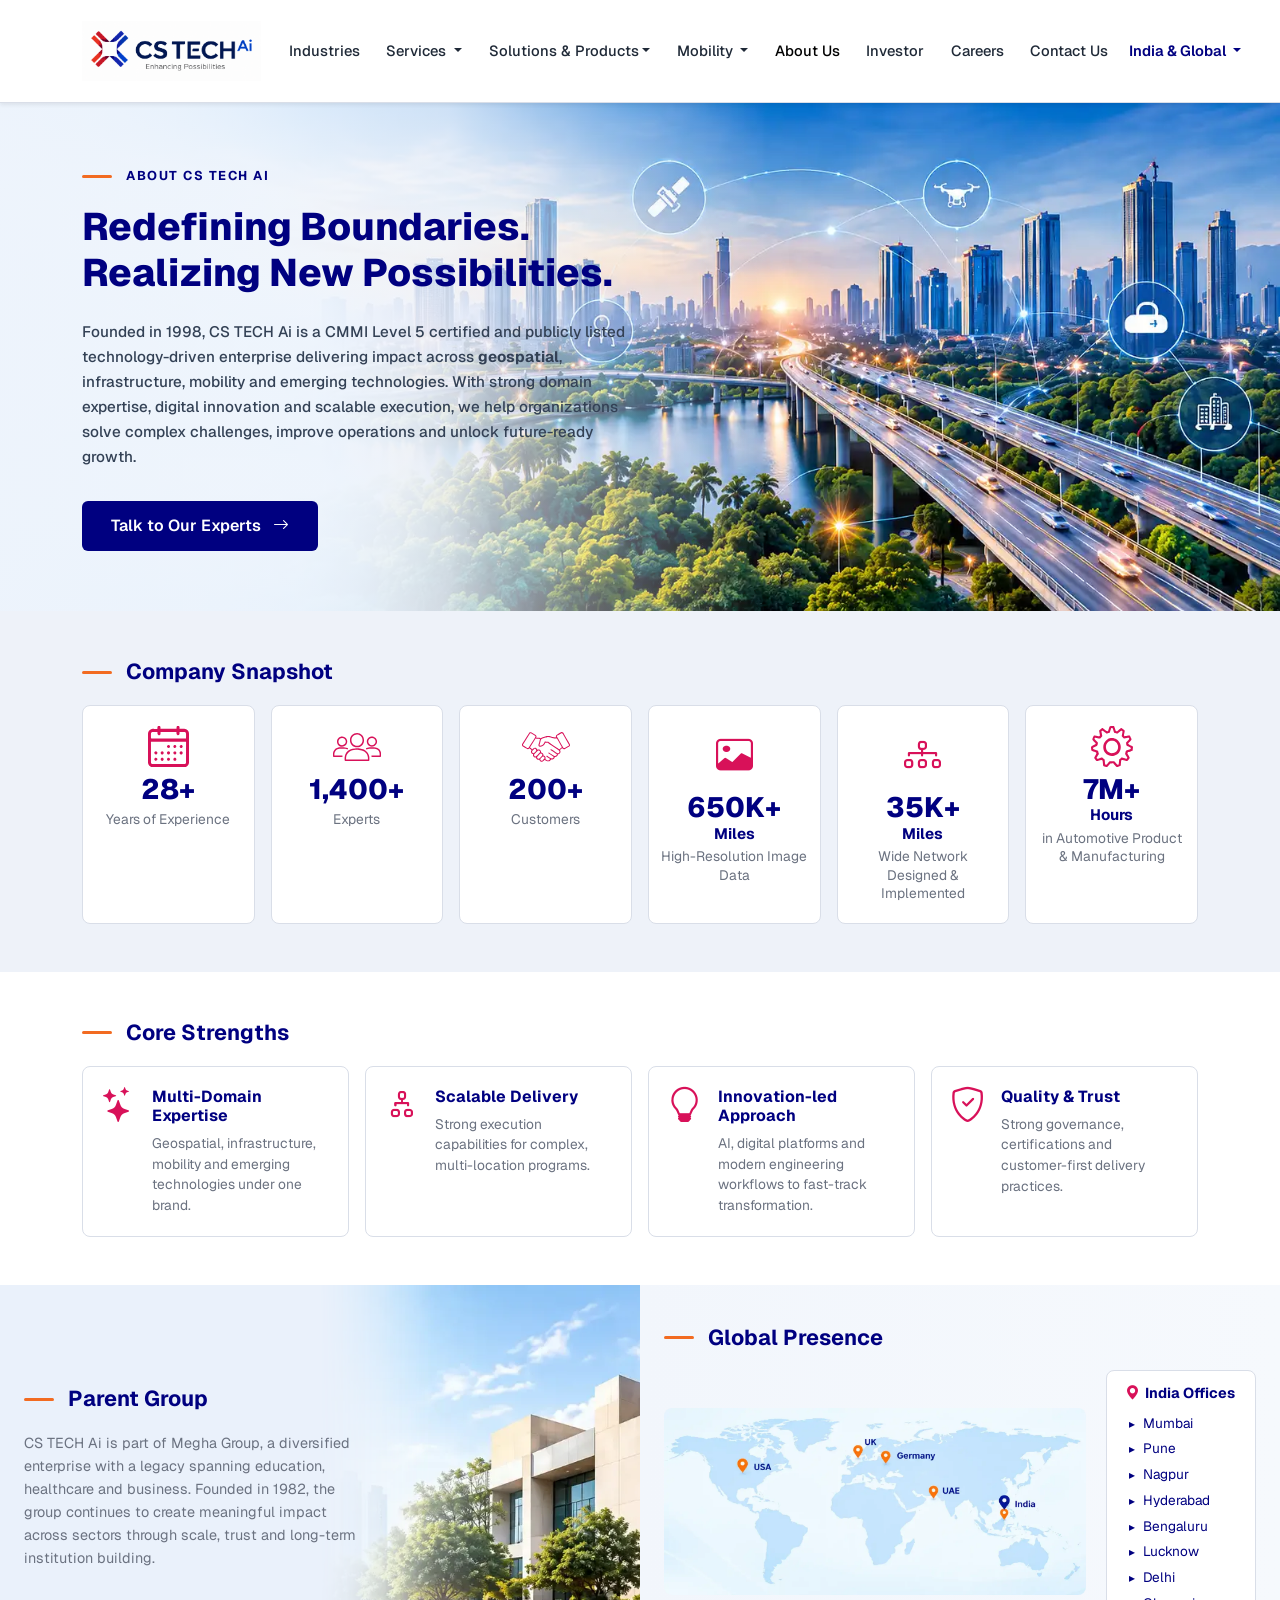
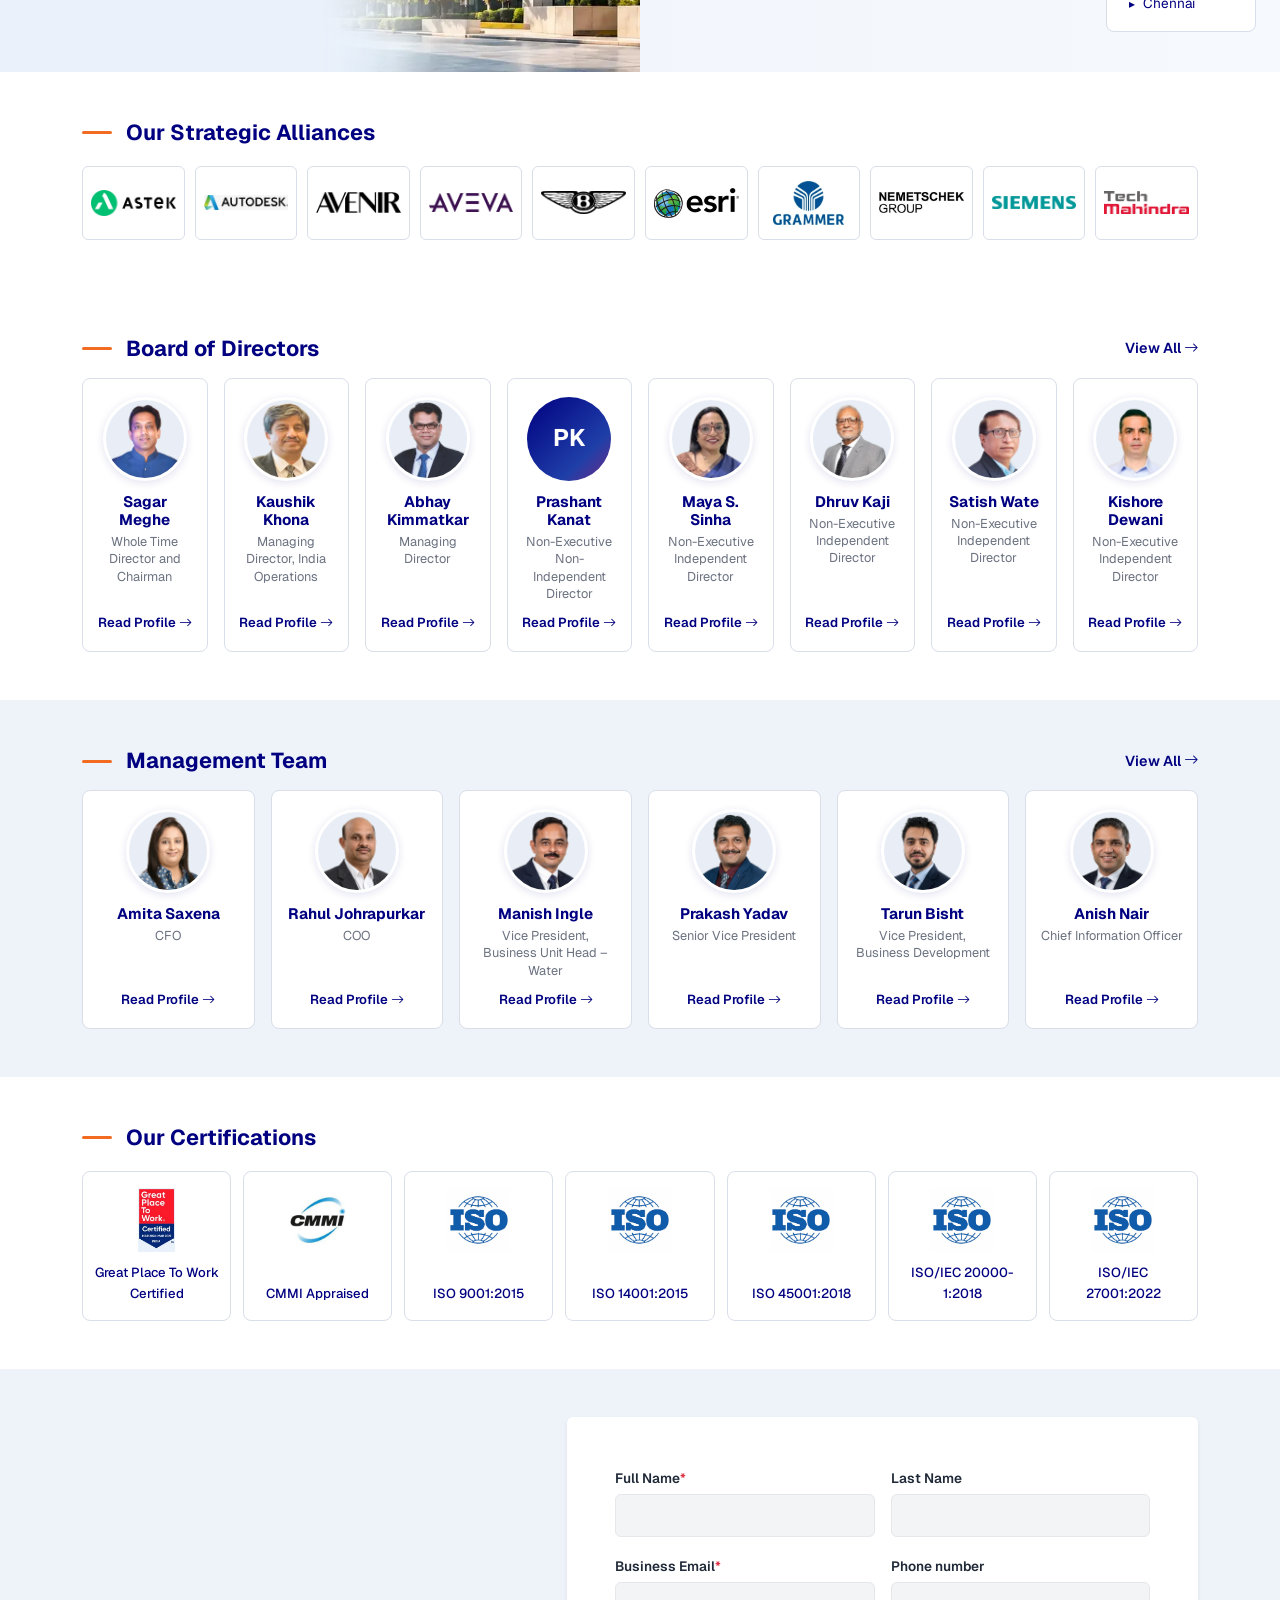
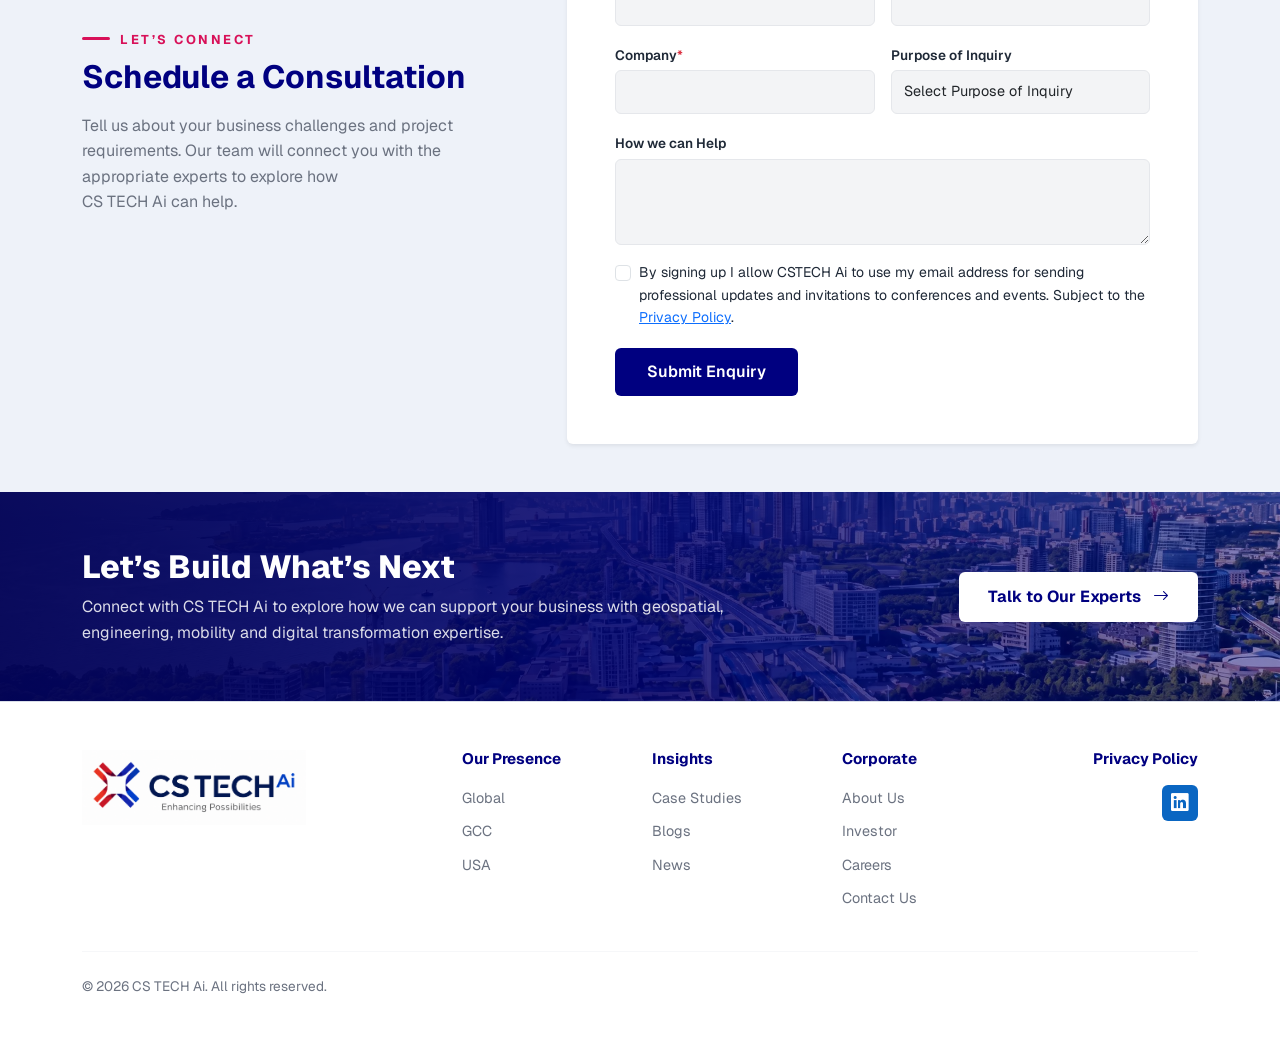
==== commit f55dffa5: "mobility pages changes and about page changes" ====
--- a/about.html
+++ b/about.html
@@ -22,7 +22,7 @@
 
     <!-- ===================== HERO ===================== -->
     <section class="hero-section">
-        <div class="hero-slide auto-hero about-hero" style="background-image:url('img/americas-banner.webp')">
+        <div class="hero-slide auto-hero about-hero" style="background-image:url('img/about/about-banner.webp')">
             <div class="container position-relative">
                 <div class="row">
                     <div class="col-lg-7 col-xl-6">
@@ -152,7 +152,8 @@
         <div class="container-fluid px-0">
             <div class="row g-0">
                 <div class="col-lg-6">
-                    <div class="about-parent" style="background-image:url('img/about/megha-group.webp')">
+                    <div class="about-parent">
+                        <div class="about-parent-img" style="background-image:url('img/about/megha-group.webp')"></div>
                         <div class="about-parent-text">
                             <h2 class="about-title"><span class="about-dash"></span>Parent Group</h2>
                             <p>CS TECH Ai is part of Megha Group, a diversified enterprise with a legacy spanning
@@ -167,12 +168,7 @@
                         <h2 class="about-title"><span class="about-dash"></span>Global Presence</h2>
                         <div class="about-presence-body">
                             <div class="about-map">
-                                <i class="bi bi-globe-americas about-map-bg"></i>
-                                <span class="about-pin" style="left:14%;top:38%"><i class="bi bi-geo-alt-fill"></i>USA</span>
-                                <span class="about-pin" style="left:44%;top:22%"><i class="bi bi-geo-alt-fill"></i>UK</span>
-                                <span class="about-pin" style="left:52%;top:30%"><i class="bi bi-geo-alt-fill"></i>Germany</span>
-                                <span class="about-pin" style="left:60%;top:52%"><i class="bi bi-geo-alt-fill"></i>UAE</span>
-                                <span class="about-pin about-pin-main" style="left:72%;top:60%"><i class="bi bi-geo-alt-fill"></i>India</span>
+                                <img src="img/about/world-map.webp" alt="CS TECH Ai locations: USA, UK, Germany, UAE and India" width="1400" height="620">
                             </div>
                             <div class="about-offices">
                                 <h6><i class="bi bi-geo-alt-fill"></i>India Offices</h6>
@@ -199,16 +195,16 @@
         <div class="container">
             <h2 class="about-title"><span class="about-dash"></span>Our Strategic Alliances</h2>
             <div class="about-logos">
-                <div class="about-logo" style="color:#1d4f91">Astekay</div>
-                <div class="about-logo" style="color:#111">AUTODESK</div>
-                <div class="about-logo" style="color:#1565c0">Avenir</div>
-                <div class="about-logo" style="color:#1b1b6b">AVEVA</div>
-                <div class="about-logo" style="color:#3a9a2f">Bentley</div>
-                <div class="about-logo" style="color:#222">esri</div>
-                <div class="about-logo" style="color:#1f6fb5">Grammer</div>
-                <div class="about-logo about-logo-sm" style="color:#333">NEMETSCHEK<br>GROUP</div>
-                <div class="about-logo" style="color:#009999">SIEMENS</div>
-                <div class="about-logo" style="color:#e31837">Tech Mahindra</div>
+                <div class="about-logo"><img src="img/about/logos/astek.webp" alt="Astek" loading="lazy"></div>
+                <div class="about-logo"><img src="img/about/logos/autodesk.webp" alt="Autodesk" loading="lazy"></div>
+                <div class="about-logo"><img src="img/about/logos/avenir.webp" alt="Avenir" loading="lazy"></div>
+                <div class="about-logo"><img src="img/about/logos/aveva.webp" alt="AVEVA" loading="lazy"></div>
+                <div class="about-logo"><img src="img/about/logos/bentley.webp" alt="Bentley" loading="lazy"></div>
+                <div class="about-logo"><img src="img/about/logos/esri.webp" alt="Esri" loading="lazy"></div>
+                <div class="about-logo"><img src="img/about/logos/grammer.webp" alt="Grammer" loading="lazy"></div>
+                <div class="about-logo"><img src="img/about/logos/nemetschek.webp" alt="Nemetschek Group" loading="lazy"></div>
+                <div class="about-logo"><img src="img/about/logos/siemens.webp" alt="Siemens" loading="lazy"></div>
+                <div class="about-logo"><img src="img/about/logos/tech-mahindra.webp" alt="Tech Mahindra" loading="lazy"></div>
             </div>
         </div>
     </section>
@@ -221,14 +217,14 @@
                 <a href="#" class="auto-link">View All <i class="bi bi-arrow-right"></i></a>
             </div>
             <div class="row g-3">
-                <div class="col-6 col-md-4 col-lg-3 about-col-8"><div class="about-person"><div class="about-avatar">SM</div><h6>Sagar Meghe</h6><p>Whole Time Director and Chairman</p><a href="#" class="auto-link">Read Profile <i class="bi bi-arrow-right"></i></a></div></div>
-                <div class="col-6 col-md-4 col-lg-3 about-col-8"><div class="about-person"><div class="about-avatar">KK</div><h6>Kaushik Khona</h6><p>Managing Director, India Operations</p><a href="#" class="auto-link">Read Profile <i class="bi bi-arrow-right"></i></a></div></div>
-                <div class="col-6 col-md-4 col-lg-3 about-col-8"><div class="about-person"><div class="about-avatar">AK</div><h6>Abhay Kimmatkar</h6><p>Managing Director</p><a href="#" class="auto-link">Read Profile <i class="bi bi-arrow-right"></i></a></div></div>
+                <div class="col-6 col-md-4 col-lg-3 about-col-8"><div class="about-person"><div class="about-avatar has-photo" style="background-image:url('img/about/team/sagar-meghe.webp')" role="img" aria-label="Sagar Meghe"></div><h6>Sagar Meghe</h6><p>Whole Time Director and Chairman</p><a href="#" class="auto-link">Read Profile <i class="bi bi-arrow-right"></i></a></div></div>
+                <div class="col-6 col-md-4 col-lg-3 about-col-8"><div class="about-person"><div class="about-avatar has-photo" style="background-image:url('img/about/team/kaushik-khona.webp')" role="img" aria-label="Kaushik Khona"></div><h6>Kaushik Khona</h6><p>Managing Director, India Operations</p><a href="#" class="auto-link">Read Profile <i class="bi bi-arrow-right"></i></a></div></div>
+                <div class="col-6 col-md-4 col-lg-3 about-col-8"><div class="about-person"><div class="about-avatar has-photo" style="background-image:url('img/about/team/abhay-kimmatkar.webp')" role="img" aria-label="Abhay Kimmatkar"></div><h6>Abhay Kimmatkar</h6><p>Managing Director</p><a href="#" class="auto-link">Read Profile <i class="bi bi-arrow-right"></i></a></div></div>
                 <div class="col-6 col-md-4 col-lg-3 about-col-8"><div class="about-person"><div class="about-avatar">PK</div><h6>Prashant Kanat</h6><p>Non-Executive Non-Independent Director</p><a href="#" class="auto-link">Read Profile <i class="bi bi-arrow-right"></i></a></div></div>
-                <div class="col-6 col-md-4 col-lg-3 about-col-8"><div class="about-person"><div class="about-avatar">MS</div><h6>Maya S. Sinha</h6><p>Non-Executive Independent Director</p><a href="#" class="auto-link">Read Profile <i class="bi bi-arrow-right"></i></a></div></div>
-                <div class="col-6 col-md-4 col-lg-3 about-col-8"><div class="about-person"><div class="about-avatar">DK</div><h6>Dhruv Kaji</h6><p>Non-Executive Independent Director</p><a href="#" class="auto-link">Read Profile <i class="bi bi-arrow-right"></i></a></div></div>
-                <div class="col-6 col-md-4 col-lg-3 about-col-8"><div class="about-person"><div class="about-avatar">SW</div><h6>Satish Wate</h6><p>Non-Executive Independent Director</p><a href="#" class="auto-link">Read Profile <i class="bi bi-arrow-right"></i></a></div></div>
-                <div class="col-6 col-md-4 col-lg-3 about-col-8"><div class="about-person"><div class="about-avatar">KD</div><h6>Kishore Dewani</h6><p>Non-Executive Independent Director</p><a href="#" class="auto-link">Read Profile <i class="bi bi-arrow-right"></i></a></div></div>
+                <div class="col-6 col-md-4 col-lg-3 about-col-8"><div class="about-person"><div class="about-avatar has-photo" style="background-image:url('img/about/team/maya-sinha.webp')" role="img" aria-label="Maya S. Sinha"></div><h6>Maya S. Sinha</h6><p>Non-Executive Independent Director</p><a href="#" class="auto-link">Read Profile <i class="bi bi-arrow-right"></i></a></div></div>
+                <div class="col-6 col-md-4 col-lg-3 about-col-8"><div class="about-person"><div class="about-avatar has-photo" style="background-image:url('img/about/team/dhruv-kaji.webp')" role="img" aria-label="Dhruv Kaji"></div><h6>Dhruv Kaji</h6><p>Non-Executive Independent Director</p><a href="#" class="auto-link">Read Profile <i class="bi bi-arrow-right"></i></a></div></div>
+                <div class="col-6 col-md-4 col-lg-3 about-col-8"><div class="about-person"><div class="about-avatar has-photo" style="background-image:url('img/about/team/satish-wate.webp')" role="img" aria-label="Satish Wate"></div><h6>Satish Wate</h6><p>Non-Executive Independent Director</p><a href="#" class="auto-link">Read Profile <i class="bi bi-arrow-right"></i></a></div></div>
+                <div class="col-6 col-md-4 col-lg-3 about-col-8"><div class="about-person"><div class="about-avatar has-photo" style="background-image:url('img/about/team/kishore-dewani.webp')" role="img" aria-label="Kishore Dewani"></div><h6>Kishore Dewani</h6><p>Non-Executive Independent Director</p><a href="#" class="auto-link">Read Profile <i class="bi bi-arrow-right"></i></a></div></div>
             </div>
         </div>
     </section>
@@ -241,12 +237,12 @@
                 <a href="#" class="auto-link">View All <i class="bi bi-arrow-right"></i></a>
             </div>
             <div class="row g-3">
-                <div class="col-6 col-md-4 col-xl-2"><div class="about-person"><div class="about-avatar">AS</div><h6>Amita Saxena</h6><p>CFO</p><a href="#" class="auto-link">Read Profile <i class="bi bi-arrow-right"></i></a></div></div>
-                <div class="col-6 col-md-4 col-xl-2"><div class="about-person"><div class="about-avatar">RJ</div><h6>Rahul Jadaragikar</h6><p>COO</p><a href="#" class="auto-link">Read Profile <i class="bi bi-arrow-right"></i></a></div></div>
-                <div class="col-6 col-md-4 col-xl-2"><div class="about-person"><div class="about-avatar">MI</div><h6>Manish Ingle</h6><p>Vice President, Business Unit Head &ndash; Water</p><a href="#" class="auto-link">Read Profile <i class="bi bi-arrow-right"></i></a></div></div>
-                <div class="col-6 col-md-4 col-xl-2"><div class="about-person"><div class="about-avatar">PY</div><h6>Prakash Yadav</h6><p>Senior Vice President</p><a href="#" class="auto-link">Read Profile <i class="bi bi-arrow-right"></i></a></div></div>
-                <div class="col-6 col-md-4 col-xl-2"><div class="about-person"><div class="about-avatar">TB</div><h6>Tarun Bisht</h6><p>Vice President, Business Development</p><a href="#" class="auto-link">Read Profile <i class="bi bi-arrow-right"></i></a></div></div>
-                <div class="col-6 col-md-4 col-xl-2"><div class="about-person"><div class="about-avatar">AN</div><h6>Anish Nahil</h6><p>Chief Information Officer</p><a href="#" class="auto-link">Read Profile <i class="bi bi-arrow-right"></i></a></div></div>
+                <div class="col-6 col-md-4 col-xl-2"><div class="about-person"><div class="about-avatar has-photo" style="background-image:url('img/about/team/amita-saxena.webp')" role="img" aria-label="Amita Saxena"></div><h6>Amita Saxena</h6><p>CFO</p><a href="#" class="auto-link">Read Profile <i class="bi bi-arrow-right"></i></a></div></div>
+                <div class="col-6 col-md-4 col-xl-2"><div class="about-person"><div class="about-avatar has-photo" style="background-image:url('img/about/team/rahul-johrapurkar.webp')" role="img" aria-label="Rahul Johrapurkar"></div><h6>Rahul Johrapurkar</h6><p>COO</p><a href="#" class="auto-link">Read Profile <i class="bi bi-arrow-right"></i></a></div></div>
+                <div class="col-6 col-md-4 col-xl-2"><div class="about-person"><div class="about-avatar has-photo" style="background-image:url('img/about/team/manish-ingle.webp')" role="img" aria-label="Manish Ingle"></div><h6>Manish Ingle</h6><p>Vice President, Business Unit Head &ndash; Water</p><a href="#" class="auto-link">Read Profile <i class="bi bi-arrow-right"></i></a></div></div>
+                <div class="col-6 col-md-4 col-xl-2"><div class="about-person"><div class="about-avatar has-photo" style="background-image:url('img/about/team/prakash-yadav.webp')" role="img" aria-label="Prakash Yadav"></div><h6>Prakash Yadav</h6><p>Senior Vice President</p><a href="#" class="auto-link">Read Profile <i class="bi bi-arrow-right"></i></a></div></div>
+                <div class="col-6 col-md-4 col-xl-2"><div class="about-person"><div class="about-avatar has-photo" style="background-image:url('img/about/team/tarun-bisht.webp')" role="img" aria-label="Tarun Bisht"></div><h6>Tarun Bisht</h6><p>Vice President, Business Development</p><a href="#" class="auto-link">Read Profile <i class="bi bi-arrow-right"></i></a></div></div>
+                <div class="col-6 col-md-4 col-xl-2"><div class="about-person"><div class="about-avatar has-photo" style="background-image:url('img/about/team/anish-nair.webp')" role="img" aria-label="Anish Nair"></div><h6>Anish Nair</h6><p>Chief Information Officer</p><a href="#" class="auto-link">Read Profile <i class="bi bi-arrow-right"></i></a></div></div>
             </div>
         </div>
     </section>
@@ -257,15 +253,18 @@
             <h2 class="about-title"><span class="about-dash"></span>Our Certifications</h2>
             <div class="about-cert-row">
                 <div class="about-cert"><img src="img/about/gptw.webp" alt="Great Place To Work Certified" class="about-cert-img"><span>Great Place To Work Certified</span></div>
-                <div class="about-cert"><div class="about-cert-mark about-cert-cmmi">CMMI</div><span>CMMI Appraised</span></div>
-                <div class="about-cert"><div class="about-cert-mark">ISO</div><span>ISO 9001:2015</span></div>
-                <div class="about-cert"><div class="about-cert-mark">ISO</div><span>ISO 14001:2015</span></div>
-                <div class="about-cert"><div class="about-cert-mark">ISO</div><span>ISO 45001:2018</span></div>
-                <div class="about-cert"><div class="about-cert-mark">ISO</div><span>ISO/IEC 20000-1:2018</span></div>
-                <div class="about-cert"><div class="about-cert-mark">ISO</div><span>ISO/IEC 27001:2022</span></div>
-            </div>
-        </div>
-    </section>
+                <div class="about-cert"><img src="img/automotive/logo/CMMI Appraised.webp" alt="Great Place To Work Certified" class="about-cert-img"><span>CMMI Appraised</span></div>
+                <div class="about-cert"><img src="img/automotive/logo/iso.avif" alt="Great Place To Work Certified" class="about-cert-img"><span>ISO 9001:2015</span></div>
+                <div class="about-cert"><img src="img/automotive/logo/iso.avif" alt="Great Place To Work Certified" class="about-cert-img"><span>ISO 14001:2015</span></div>
+                <div class="about-cert"><img src="img/automotive/logo/iso.avif" alt="Great Place To Work Certified" class="about-cert-img"><span>ISO 45001:2018</span></div>
+                <div class="about-cert"><img src="img/automotive/logo/iso.avif" alt="Great Place To Work Certified" class="about-cert-img"><span>ISO/IEC 20000-1:2018</span></div>
+                <div class="about-cert"><img src="img/automotive/logo/iso.avif" alt="Great Place To Work Certified" class="about-cert-img"><span>ISO/IEC 27001:2022</span></div>
+            </div>
+        </div>
+    </section>
+
+    <!-- ===================== CONTACT (shared: includes/form.html) ===================== -->
+    <div id="site-form"></div>
 
     <!-- ===================== CTA ===================== -->
     <section class="about-cta" style="background-image:url('img/about/cta-city.webp')">
@@ -291,15 +290,6 @@
         crossorigin="anonymous"></script>
     <script src="js/include.js"></script>
     <script src="js/counter.js"></script>
-    <script>
-        // Parent group photo is optional: without it the panel keeps its light gradient
-        (function () {
-            var el = document.querySelector('.about-parent');
-            var img = new Image();
-            img.onerror = function () { el.style.backgroundImage = ''; };
-            img.src = 'img/about/megha-group.webp';
-        })();
-    </script>
 
 </body>
 
--- a/css/style.css
+++ b/css/style.css
@@ -903,6 +903,27 @@
     align-self: center;
 }
 
+@media (max-width: 767.98px) {
+  .services-section .container.text-center {
+    	text-align: left !important;
+	}
+
+	.services-section .section-sub {
+    	margin-left: 0;
+    	margin-right: 0;
+	}
+
+	.services-visual {
+    	max-width: 250px;
+    	margin: 0 auto 20px;
+	}
+
+	.visual-device img, .visual-logo {
+    	max-width: 100% !important;
+    	max-height: 100%;
+    }
+}
+
 /* ---- Split services layout (hub + two sides) ---- */
 .services-section .section-sub {
     max-width: 820px;
@@ -1169,7 +1190,7 @@
 .why-icon {
     width: 70px;
     height: 70px;
-    background: rgba(255, 255, 255, 0.1);
+    background: #EEF2F9;
     border: 2px solid rgba(255, 255, 255, 0.25);
     border-radius: 12px;
     display: flex;
@@ -1509,6 +1530,26 @@
 
     .why-grid>[class*="col"]:last-child {
         border-bottom: none;
+    }
+
+    .services-section .container.text-center {
+        text-align: left !important;
+    }
+
+    .services-section .section-sub {
+        margin-left: 0;
+        margin-right: 0;
+    }
+
+    .services-visual {
+        max-width: 250px;
+        margin: 0 auto 20px;
+    }
+
+    .visual-device img,
+    .visual-logo {
+        max-width: 100%;
+        max-height: 100%;
     }
 }
 
@@ -3072,6 +3113,54 @@
     background: var(--cs-icon, #d81159);
 }
 
+/* ---- BIM capabilities: 3-column horizontal cards ---- */
+.bim-capabilities .da-cap-card {
+    gap: 16px;
+    padding: 16px;
+    align-items: stretch;
+}
+
+.bim-capabilities .da-cap-img {
+    flex: 0 0 43%;
+    aspect-ratio: auto;
+    border-radius: 12px;
+}
+
+.bim-capabilities .da-cap-icon {
+    width: 50px;
+    height: 50px;
+}
+
+.bim-capabilities .da-cap-icon img {
+    width: 28px;
+}
+
+.bim-capabilities .da-cap-head {
+    gap: 10px;
+}
+
+.bim-capabilities .da-cap-card h5 {
+    font-size: 0.95rem;
+}
+
+.bim-capabilities .da-cap-body p {
+    font-size: 0.8rem;
+}
+
+.bim-capabilities .da-cap-list li {
+    font-size: 0.8rem;
+}
+
+@media (max-width: 991.98px) {
+    .bim-capabilities .da-cap-card {
+        flex-direction: row;
+    }
+
+    .bim-capabilities .da-cap-img {
+        flex: 0 0 35%;
+    }
+}
+
 /* ---- Industries pill row ---- */
 .da-industries {
     background: #fff;
@@ -3085,6 +3174,7 @@
 }
 
 .da-industry-pill {
+    width: 100%;
     display: inline-flex;
     align-items: center;
     gap: 12px;
@@ -3240,6 +3330,7 @@
 
     .da-industry-pill {
         flex: 1 1 100%;
+        margin-bottom: 15px;
     }
 
     .da-case-img {
@@ -3389,7 +3480,7 @@
     width: 70px;
     height: 70px;
     border-radius: 50%;
-    background: #0A3A8C;
+    background: #EEF2F9;
     border: 2px solid rgba(255, 255, 255, 0.15);
     display: flex;
     align-items: center;
@@ -3461,7 +3552,9 @@
     font-size: 2rem;
     flex-shrink: 0;
 }
-
+.vm-plat-card .vm-plat-icon img {
+    width: 40px;
+}
 .vm-prog-list {
     display: flex;
     flex-direction: column;
@@ -3836,7 +3929,7 @@
     width: 70px;
     height: 70px;
     border-radius: 10px;
-    background: rgba(255, 255, 255, 0.08);
+    background: #EEF2F9;
     border: 1px solid rgba(255, 255, 255, 0.15);
     color: var(--cs-icon, #d81159);
     font-size: 2rem;
@@ -4317,8 +4410,8 @@
 }
 
 .vm-plat-ico img {
-    width: 28px;
-    height: 28px;
+    width: 30px;
+    height: 30px;
     object-fit: contain;
     transition: transform 0.3s ease;
 }
@@ -4390,11 +4483,6 @@
 .vm-prog-card .vm-plat-ico {
     width: 50px !important;
     height: 50px !important;
-}
-
-.vm-prog-card .vm-plat-ico img {
-    width: 32px;
-    height: 32px;
 }
 
 .vm-prog-text {
@@ -5127,7 +5215,7 @@
     width: 70px;
     height: 70px;
     border-radius: 10px;
-    background: rgba(255, 255, 255, 0.08);
+    background: #eef2f9;
     border: 1px solid rgba(255, 255, 255, 0.15);
     color: var(--cs-icon, #d81159);
     font-size: 2rem;
@@ -5849,7 +5937,7 @@
     display: flex;
     flex-direction: column;
     flex: 1;
-    padding: 18px 18px 52px;
+    padding: 18px 18px 20px;
 }
 
 .auto-card-body h5 {
@@ -6496,7 +6584,7 @@
     display: inline-block;
     width: 1.3em;
     height: 1.1em;
-    background-color: currentColor;
+    background-color: #d81159;
     -webkit-mask-repeat: no-repeat;
     mask-repeat: no-repeat;
     -webkit-mask-position: center;
@@ -6961,3 +7049,290 @@
         padding: 32px 16px;
     }
 }
+
+/* Shared contact form (includes/form.html): clear the fixed header when jumped to via #contact */
+#contact {
+    scroll-margin-top: 90px;
+}
+
+/* Mobility pages: card titles in black */
+.auto-card-body h5,
+.auto-case h6,
+.auto-svc-tile h5,
+.auto-hcard-body h5,
+.auto-wheel-card h5,
+.auto-explore-foot span {
+    color: #000;
+}
+
+/* Industries page segment banners (Commercial Vehicles, Off-Highway): the vehicle photo runs
+   behind the section header and fades into the cards. Each section only sets its own photo. */
+.auto-seg-cv,
+.auto-seg-oh,
+.auto-seg-tw {
+    position: relative;
+    overflow: hidden;
+}
+
+.auto-seg-cv > .container,
+.auto-seg-oh > .container,
+.auto-seg-tw > .container {
+    position: relative;
+    z-index: 1;
+}
+
+@media (min-width: 1200px) {
+    .auto-seg-cv::before,
+    .auto-seg-oh::before,
+    .auto-seg-tw::before {
+        content: "";
+        position: absolute;
+        top: 0;
+        left: 0;
+        right: 0;
+        height: 440px;
+        background-position: right center;
+        background-size: cover;
+        background-repeat: no-repeat;
+        -webkit-mask-image: linear-gradient(180deg, #000 65%, transparent 100%);
+        mask-image: linear-gradient(180deg, #000 65%, transparent 100%);
+    }
+
+    .auto-seg-cv::before {
+        background-image: url('../img/automotive/cv-section-banner.webp');
+    }
+
+    .auto-seg-oh::before {
+        background-image: url('../img/automotive/oh-section-banner.webp');
+    }
+
+    .auto-seg-tw::before {
+        background-image: url('../img/automotive/tw-section-banner.webp');
+        /* Scooter sits far left in this photo: the photo gets its own box on the right at its natural
+           3:1 ratio (380px tall = 1140px wide), so wide screens push it clear of the text, and its left
+           edge fades into the section instead of ending in a hard line */
+        left: auto;
+        width: 1140px;
+        max-width: 100%;
+        height: 380px;
+        background-size: cover;
+        -webkit-mask-image: linear-gradient(90deg, transparent 0%, #000 30%), linear-gradient(180deg, #000 65%, transparent 100%);
+        mask-image: linear-gradient(90deg, transparent 0%, #000 30%), linear-gradient(180deg, #000 65%, transparent 100%);
+        -webkit-mask-composite: source-in;
+        mask-composite: intersect;
+    }
+
+    /* Start the cards below the vehicles, as in the design */
+    .auto-seg-tw > .container > .row:first-child {
+        min-height: 330px;
+    }
+
+    /* The photo is the background here, so the side image would repeat it */
+    .auto-seg-img-banner {
+        visibility: hidden;
+    }
+}
+
+/* Phones/tablets: show the photo as a normal image above the cards */
+.auto-seg-img-banner {
+    background-size: cover;
+    background-position: 70% center;
+    mix-blend-mode: normal;
+}
+
+/* Segment label above a case-card title (mobility pages) */
+.case-body .case-tag {
+    display: block;
+    color: #d81159;
+    font-size: 0.7rem;
+    font-weight: 700;
+    letter-spacing: 1.5px;
+    text-transform: uppercase;
+    margin-bottom: 6px;
+}
+
+/* Case study header: keep a long subtitle from pushing "View All" onto its own line */
+.case-studies .section-sub {
+    max-width: 820px;
+}
+
+/* Product Engineering (automotive-services): photo on the front, full details on the back.
+   Reuses the .water-service-card flip from industries.html. */
+.auto-flip {
+    min-height: 360px;
+    outline: none;
+}
+
+.auto-flip .flip-front {
+    padding: 0;
+    gap: 0;
+    align-items: stretch;
+    text-align: left;
+    background: #fff;
+    border: 1px solid var(--cs-border);
+}
+
+.auto-flip-img {
+    flex: 1;
+    background-color: #dfe6f3;
+    background-size: cover;
+    background-position: center;
+}
+
+.auto-flip-img.is-fallback {
+    display: flex;
+    align-items: center;
+    justify-content: center;
+    background: linear-gradient(135deg, var(--cs-primary) 0%, #1f3fa8 60%, var(--cs-accent) 140%);
+    color: rgba(255, 255, 255, 0.85);
+    font-size: 3rem;
+}
+
+.auto-flip-title {
+    color: #000;
+    font-weight: 700;
+    font-size: 1rem;
+    line-height: 1.3;
+    margin: 0;
+    padding: 14px 16px;
+    min-height: 70px;
+    display: flex;
+    align-items: center;
+}
+
+.auto-flip .flip-back {
+    padding: 18px;
+    overflow-y: auto;
+}
+
+.auto-flip .flip-back h5 {
+    color: #fff;
+    font-weight: 700;
+    font-size: 1rem;
+    line-height: 1.3;
+    padding-bottom: 7px;
+    margin-bottom: 8px;
+    border-bottom: 2px solid var(--cs-accent);
+    align-self: flex-start;
+}
+
+.auto-flip .flip-back p {
+    color: rgba(255, 255, 255, 0.85);
+    font-size: 0.82rem;
+    line-height: 1.45;
+    margin-bottom: 10px;
+}
+
+.auto-flip-link {
+    margin-top: auto;
+    color: #fff;
+    font-size: 0.82rem;
+    font-weight: 600;
+    text-decoration: none;
+}
+
+.auto-flip-link:hover {
+    color: #ffb892;
+}
+
+/* About: real map image (pins and labels are part of the image) */
+.about-map {
+    min-height: 0;
+    display: flex;
+    align-items: center;
+}
+
+.about-map img {
+    width: 100%;
+    height: auto;
+    display: block;
+    border-radius: 8px;
+}
+
+/* About: Megha Group building fills the right half of the panel and fades into the text side */
+.about-parent-img {
+    position: absolute;
+    top: 0;
+    right: 0;
+    bottom: 0;
+    width: 50%;
+    background-size: cover;
+    background-position: 70% center;
+    -webkit-mask-image: linear-gradient(90deg, transparent 0%, #000 35%);
+    mask-image: linear-gradient(90deg, transparent 0%, #000 35%);
+}
+
+.about-parent-text {
+    position: relative;
+    z-index: 1;
+    max-width: 56%;
+    padding-right: 0;
+}
+
+@media (max-width: 575.98px) {
+    /* Too narrow to sit beside the building: photo behind the text with a light wash */
+    .about-parent-img {
+        width: 100%;
+        -webkit-mask-image: none;
+        mask-image: none;
+    }
+
+    .about-parent::after {
+        content: "";
+        position: absolute;
+        inset: 0;
+        background: rgba(238, 243, 251, 0.85);
+    }
+
+    .about-parent-text {
+        max-width: none;
+    }
+}
+
+/* About: team photo replaces the initials avatar */
+.about-avatar.has-photo {
+    background-color: #e9eef6;
+    background-size: cover;
+    background-position: center top;
+    border: 3px solid #fff;
+    box-shadow: 0 2px 8px rgba(0, 0, 128, 0.12);
+}
+
+/* About: partner logo images inside the alliance tiles */
+.about-logo img {
+    max-width: 100%;
+    max-height: 44px;
+    width: auto;
+    height: auto;
+    object-fit: contain;
+}
+
+/* About page: all section icons in brand magenta */
+.about-stat > i,
+.about-strength > i,
+.about-offices h6 i {
+    color: #d81159;
+}
+
+/* Mobility cards: arrows sit in the flow below the text (pushed to the card bottom)
+   instead of being pinned over it, so they never overlap whatever the padding is */
+.auto-card-body > .auto-card-arrow,
+.auto-card-body > .auto-orange-arrow {
+    position: static;
+    margin-top: auto;
+    align-self: flex-end;
+    flex-shrink: 0;
+}
+
+.auto-industries .auto-card-body > .auto-card-arrow {
+    align-self: flex-start;
+}
+
+/* Breathing room between the last line of text and the arrow */
+.auto-card-body > p:has(+ .auto-card-arrow),
+.auto-card-body > p:has(+ .auto-orange-arrow),
+.auto-card-body > .auto-list:has(+ .auto-card-arrow),
+.auto-card-body > .auto-list:has(+ .auto-orange-arrow),
+.auto-card-body > a:has(+ .auto-orange-arrow) {
+    margin-bottom: 14px;
+}
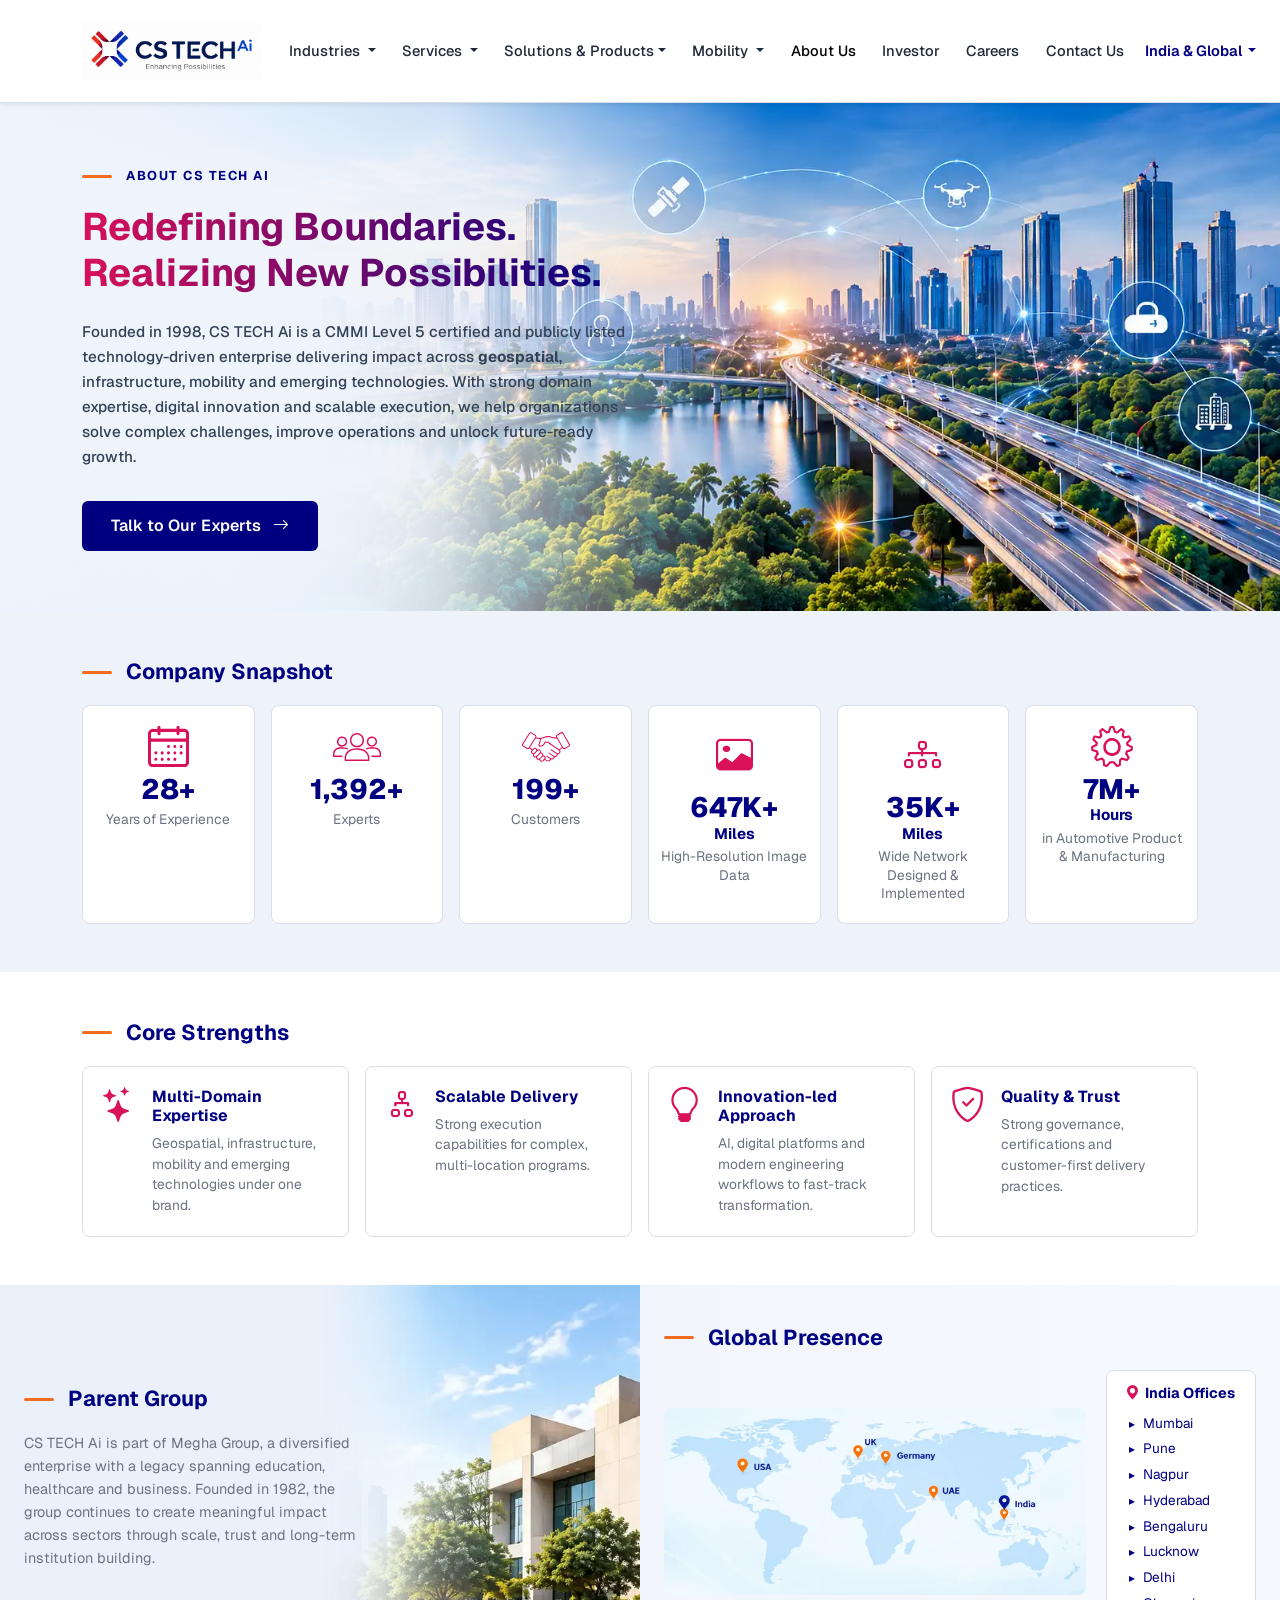
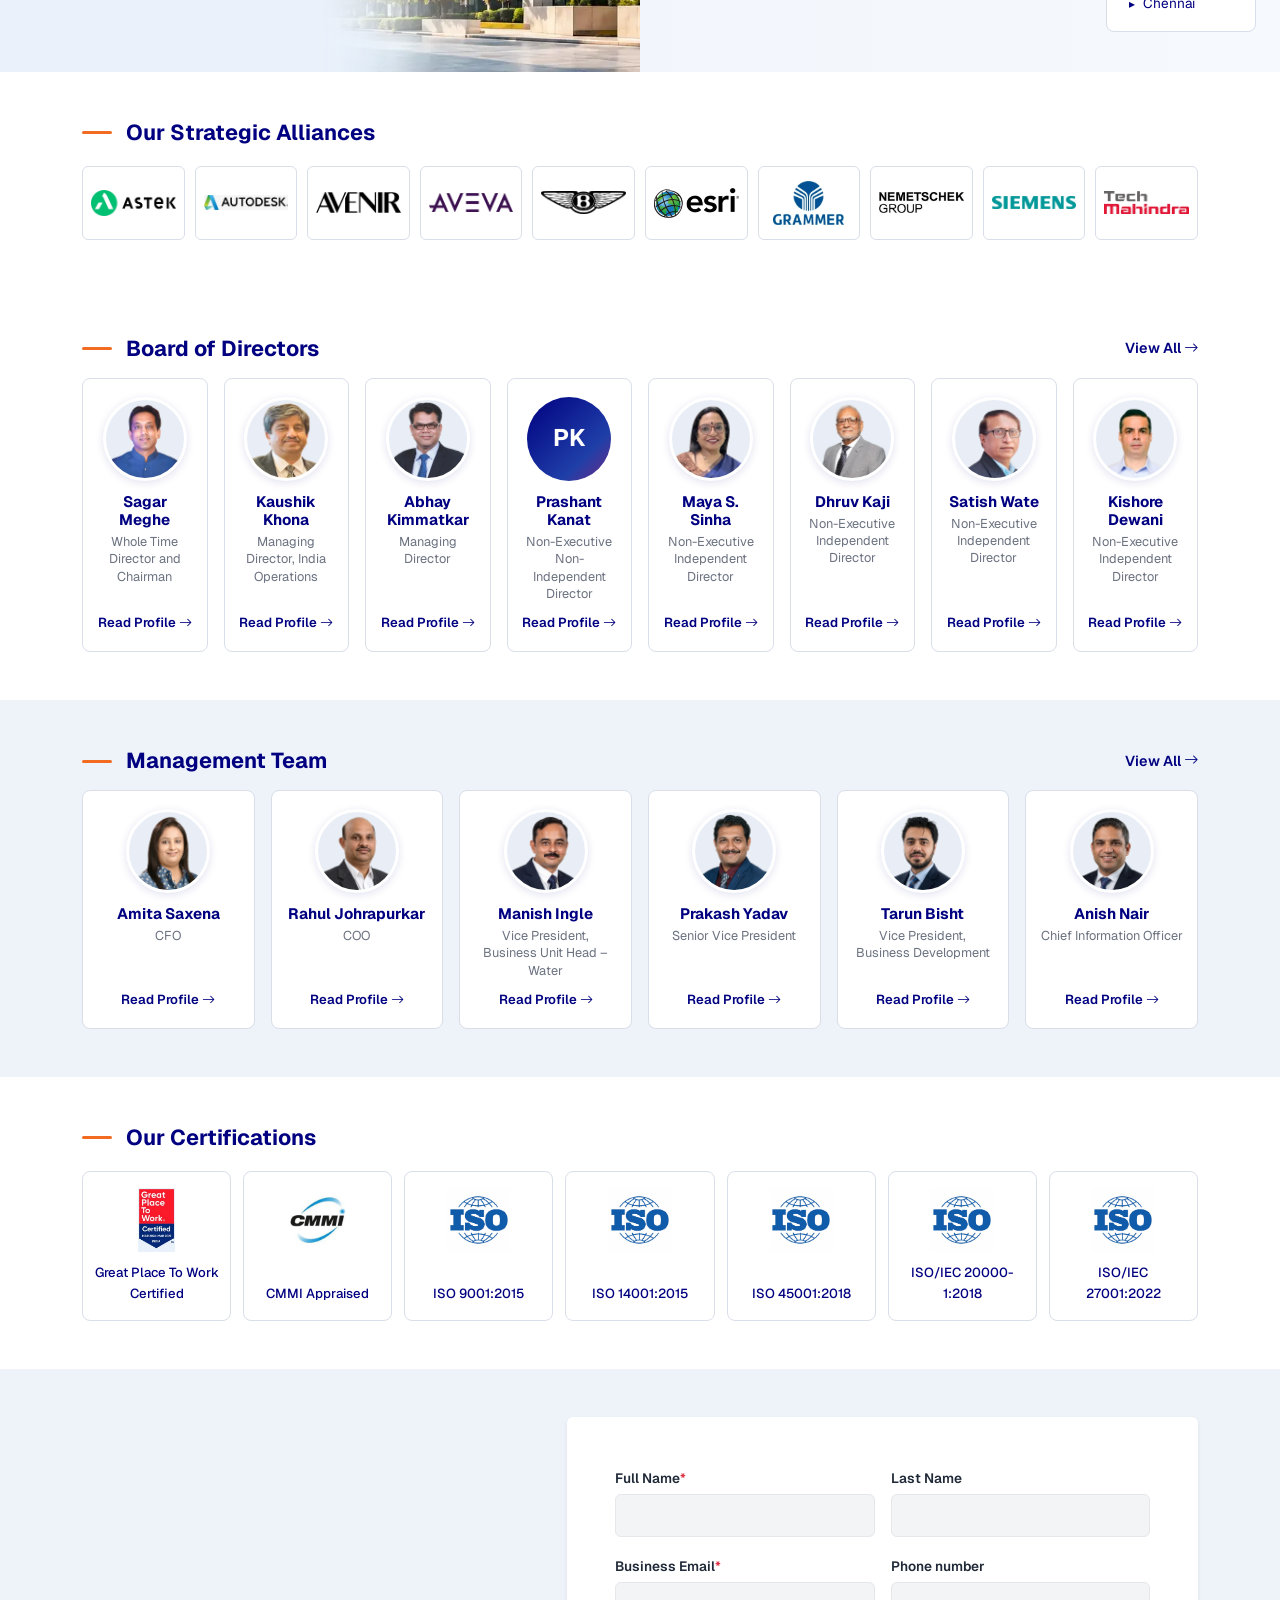
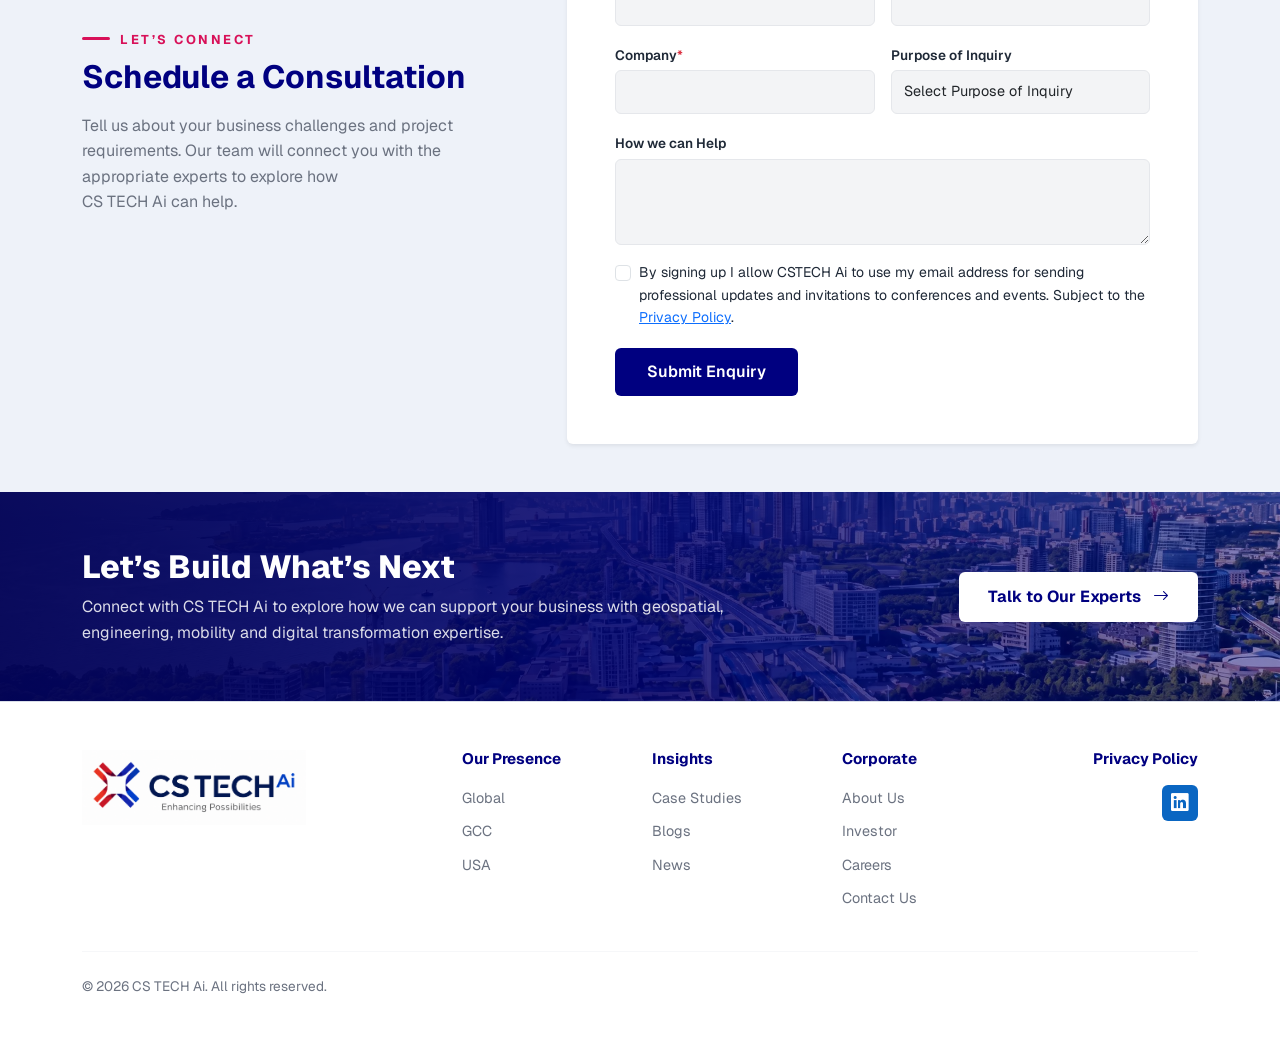
==== commit 0f170e20: "product, solution pages make" ====
--- a/about.html
+++ b/about.html
@@ -28,7 +28,7 @@
                     <div class="col-lg-7 col-xl-6">
                         <div class="hero-content">
                             <p class="about-eyebrow"><span class="about-dash"></span>About CS TECH Ai</p>
-                            <h1 class="hero-title about-hero-title">
+                            <h1 class="hero-title hero-title-gradient">
                                 Redefining Boundaries.<br>
                                 Realizing New Possibilities.
                             </h1>
--- a/css/style.css
+++ b/css/style.css
@@ -7336,3 +7336,634 @@
 .auto-card-body > a:has(+ .auto-orange-arrow) {
     margin-bottom: 14px;
 }
+
+/* ===== Mobile card slider ([data-mobile-slider], js/mobile-slider.js) ===== */
+.mobile-slider-dots {
+    display: none;
+}
+
+@media (max-width: 767.98px) {
+    [data-mobile-slider] {
+        flex-wrap: nowrap;
+        overflow-x: auto;
+        scroll-snap-type: x mandatory;
+        -webkit-overflow-scrolling: touch;
+        scrollbar-width: none;
+        padding-bottom: 6px;
+    }
+
+    [data-mobile-slider]::-webkit-scrollbar {
+        display: none;
+    }
+
+    /* One card per view, with the edge of the next one peeking in */
+    [data-mobile-slider] > * {
+        flex: 0 0 86%;
+        max-width: 86%;
+        scroll-snap-align: start;
+    }
+
+    .mobile-slider-dots {
+        display: flex;
+        justify-content: center;
+        gap: 8px;
+        margin-top: 16px;
+    }
+
+    .mobile-slider-dot {
+        width: 8px;
+        height: 8px;
+        padding: 0;
+        border: 0;
+        border-radius: 4px;
+        background: #c3cbe0;
+        transition: width 0.25s ease, background 0.25s ease;
+    }
+
+    .mobile-slider-dot.active {
+        width: 22px;
+        background: var(--cs-accent);
+    }
+}
+
+/* Delivery-lifecycle journey (americas.html) reused with five steps (automotive-services) */
+@media (min-width: 992px) {
+    .am-journey-5 .am-journey-row {
+        grid-template-columns: repeat(5, minmax(0, 1fr));
+    }
+}
+
+/* The journey has no top margin of its own; the section intro uses mb-4 here */
+.am-journey-5 {
+    margin-top: 40px;
+}
+
+/* ===================== INDUSTRY PAGES (aec.html, industrial-manufacturing.html) ===================== */
+.ind-hero {
+    background-color: #eaf1fb;
+}
+
+/* ---- Experience at scale ---- */
+.ind-stats {
+    display: grid;
+    grid-template-columns: repeat(5, minmax(0, 1fr));
+}
+
+.ind-stat {
+    text-align: center;
+    padding: 8px 14px;
+}
+
+.ind-stat:not(:last-child) {
+    border-right: 1px solid var(--cs-border);
+}
+
+.ind-stat > i {
+    font-size: 2.4rem;
+    color: var(--cs-primary);
+    line-height: 1;
+    display: inline-block;
+    margin-bottom: 10px;
+}
+
+.ind-stat h3 {
+    color: var(--cs-primary);
+    font-weight: 800;
+    font-size: 1.35rem;
+    margin-bottom: 6px;
+}
+
+.ind-stat p {
+    color: var(--cs-muted);
+    font-size: 0.85rem;
+    line-height: 1.4;
+    margin: 0;
+}
+
+/* ---- Services ---- */
+.ind-services,
+.ind-cases {
+    background: var(--cs-bg-light);
+}
+
+.ind-svc {
+    display: flex;
+    gap: 16px;
+    height: 100%;
+    background: #fff;
+    border: 1px solid var(--cs-border);
+    border-radius: 8px;
+    padding: 20px 18px;
+    box-shadow: 0 2px 10px rgba(0, 0, 128, 0.04);
+    transition: transform 0.2s ease, box-shadow 0.2s ease;
+}
+
+.ind-svc:hover {
+    transform: translateY(-3px);
+    box-shadow: 0 12px 26px rgba(0, 0, 128, 0.1);
+}
+
+.ind-svc-icon {
+    width: 58px;
+    height: 58px;
+    border-radius: 50%;
+    background: #e3eaf8;
+    color: var(--cs-primary);
+    font-size: 1.55rem;
+    display: flex;
+    align-items: center;
+    justify-content: center;
+    flex-shrink: 0;
+}
+
+.ind-svc h5 {
+    color: var(--cs-primary);
+    font-weight: 700;
+    font-size: 1rem;
+    margin-bottom: 6px;
+}
+
+.ind-svc p {
+    color: var(--cs-muted);
+    font-size: 0.85rem;
+    line-height: 1.5;
+    margin: 0;
+}
+
+/* ---- What we help you achieve ---- */
+.ind-goals {
+    display: flex;
+    flex-direction: column;
+    gap: 30px;
+}
+
+.ind-goal h5 {
+    color: var(--cs-primary);
+    font-weight: 700;
+    font-size: 1rem;
+    margin-bottom: 4px;
+}
+
+.ind-goal p {
+    color: var(--cs-muted);
+    font-size: 0.88rem;
+    line-height: 1.5;
+    margin: 0;
+}
+
+@media (min-width: 992px) {
+    .ind-goal-left {
+        text-align: right;
+    }
+
+    /* Middle item of each column sits closer to the ring, as in the design */
+    .ind-goal-left:nth-child(2) {
+        margin-right: 30px;
+    }
+
+    .ind-goal-right:nth-child(2) {
+        margin-left: 30px;
+    }
+}
+
+.ind-orbit {
+    position: relative;
+    width: 100%;
+    max-width: 330px;
+    aspect-ratio: 1;
+    margin: 0 auto;
+}
+
+.ind-orbit-ring {
+    position: absolute;
+    inset: 6%;
+    border-radius: 50%;
+    border: 1.5px dashed rgba(216, 17, 89, 0.35);
+}
+
+.ind-orbit-core {
+    position: absolute;
+    left: 50%;
+    top: 50%;
+    width: 44%;
+    aspect-ratio: 1;
+    transform: translate(-50%, -50%);
+    border-radius: 50%;
+    background: #fff;
+    box-shadow: 0 0 0 14px rgba(0, 0, 128, 0.05), 0 10px 30px rgba(0, 0, 128, 0.12);
+    display: flex;
+    align-items: center;
+    justify-content: center;
+}
+
+.ind-orbit-core img {
+    width: 58%;
+    height: auto;
+}
+
+.ind-orbit-node {
+    position: absolute;
+    width: 60px;
+    height: 60px;
+    transform: translate(-50%, -50%);
+    border-radius: 50%;
+    background: #e3eaf8;
+    color: var(--cs-primary);
+    font-size: 1.5rem;
+    display: flex;
+    align-items: center;
+    justify-content: center;
+    box-shadow: 0 6px 16px rgba(0, 0, 128, 0.1);
+}
+
+/* ---- Responsive ---- */
+@media (max-width: 991.98px) {
+    .ind-stats {
+        grid-template-columns: repeat(3, minmax(0, 1fr));
+        row-gap: 24px;
+    }
+
+    .ind-stat:nth-child(3) {
+        border-right: 0;
+    }
+
+    .ind-orbit {
+        max-width: 280px;
+    }
+}
+
+@media (max-width: 575.98px) {
+    .ind-stats {
+        grid-template-columns: repeat(2, minmax(0, 1fr));
+    }
+
+    .ind-stat {
+        border-right: 0 !important;
+    }
+
+    .ind-stat:last-child {
+        grid-column: 1 / -1;
+    }
+
+    .ind-orbit-node {
+        width: 48px;
+        height: 48px;
+        font-size: 1.2rem;
+    }
+}
+
+/* ===== Industry pages (industries/*.html): brand icon colour + black card titles ===== */
+.ind-stat > i,
+.ind-svc-icon,
+.ind-orbit-node,
+.resource-industry .resource-icon,
+.resource-industry .resource-icon-light,
+.transportation-page .transport-icon {
+    color: #e23a59 !important;
+}
+
+.ind-svc h5,
+.ind-svc h3,
+.transport-stat h3 {
+    color: #000;
+}
+
+/* Transportation stats use the shared .ind-stat layout; centre its mask icons like the other pages */
+.ind-stat > .svg-icon {
+    display: block;
+    width: 40px;
+    height: 40px;
+    margin: 0 auto 10px;
+}
+
+/* ===== Nested header submenu (Solutions & Products > Products) ===== */
+.dropdown-submenu {
+    position: relative;
+}
+
+.dropdown-submenu > .submenu-toggle {
+    display: flex;
+    align-items: center;
+    justify-content: space-between;
+    gap: 16px;
+}
+
+.dropdown-submenu > .submenu-toggle::after {
+    content: "\F285"; /* bootstrap-icons chevron-right */
+    font-family: "bootstrap-icons";
+    font-size: 0.7rem;
+    transition: transform 0.2s ease;
+}
+
+.dropdown-submenu > .submenu {
+    display: none;
+    margin: 0;
+}
+
+.dropdown-submenu.show > .submenu {
+    display: block;
+}
+
+@media (min-width: 992px) {
+    /* Desktop: opens to the right of the parent menu */
+    .dropdown-submenu > .submenu {
+        position: absolute;
+        top: -8px;
+        left: 100%;
+        margin-left: 2px;
+    }
+}
+
+@media (max-width: 991.98px) {
+    /* Phone/tablet menu: opens below, indented */
+    .dropdown-submenu > .submenu {
+        position: static;
+        border: 0;
+        box-shadow: none;
+        padding: 0 0 0 16px;
+    }
+
+    .dropdown-submenu.show > .submenu-toggle::after {
+        transform: rotate(90deg);
+    }
+}
+
+/* ===================== SOLUTION DETAIL PAGES (solution/*.html) ===================== */
+/* Icons follow the site rule for detail pages: #e23a59, 40px; card titles black */
+.sol-icon {
+    width: 28px;
+    height: 28px;
+    color: #e23a59;
+    flex-shrink: 0;
+}
+
+.sol-icon-box {
+    width: 58px;
+    height: 58px;
+    border-radius: 12px;
+    background: #fdecef;
+    display: inline-flex;
+    align-items: center;
+    justify-content: center;
+    flex-shrink: 0;
+}
+
+/* ---- Solution cards ---- */
+.sol-cards-sec {
+    background: var(--cs-bg-light);
+}
+
+.sol-card {
+    height: 100%;
+    background: #fff;
+    border: 1px solid var(--cs-border);
+    border-radius: 10px;
+    padding: 20px;
+    display: flex;
+    flex-direction: column;
+    transition: transform 0.2s ease, box-shadow 0.2s ease;
+}
+
+.sol-card:hover {
+    transform: translateY(-4px);
+    box-shadow: 0 14px 30px rgba(0, 0, 128, 0.1);
+}
+
+.sol-card-head {
+    display: flex;
+    align-items: center;
+    gap: 14px;
+    margin-bottom: 12px;
+}
+
+.sol-card-head h5 {
+    color: #000;
+    font-weight: 700;
+    font-size: 1.05rem;
+    line-height: 1.3;
+    margin: 0;
+}
+
+.sol-card > p {
+    color: var(--cs-muted);
+    font-size: 0.88rem;
+    line-height: 1.55;
+    margin-bottom: 14px;
+}
+
+.sol-card-img {
+    height: 190px;
+    border-radius: 6px;
+    background-color: #dfe6f3;
+    background-size: cover;
+    background-position: center;
+    margin-bottom: 16px;
+}
+
+.sol-list {
+    list-style: none;
+    padding: 0;
+    margin: 0;
+}
+
+.sol-list li {
+    position: relative;
+    padding-left: 20px;
+    margin-bottom: 7px;
+    font-size: 0.87rem;
+    color: var(--cs-text);
+    line-height: 1.4;
+}
+
+.sol-list li::before {
+    content: "";
+    position: absolute;
+    left: 2px;
+    top: 0.45em;
+    width: 9px;
+    height: 9px;
+    border-radius: 50%;
+    border: 2px solid #e23a59;
+}
+
+/* ---- Benefits band ---- */
+.sol-benefits {
+    background: linear-gradient(135deg, var(--cs-primary-dark) 0%, var(--cs-primary) 100%);
+    color: #fff;
+}
+
+.sol-benefit-row {
+    display: grid;
+    grid-template-columns: repeat(5, minmax(0, 1fr));
+}
+
+.sol-benefit {
+    display: flex;
+    align-items: center;
+    gap: 14px;
+    padding: 6px 16px;
+    font-weight: 600;
+    font-size: 0.92rem;
+    line-height: 1.3;
+}
+
+.sol-benefit + .sol-benefit {
+    border-left: 1px solid rgba(255, 255, 255, 0.2);
+}
+
+.sol-benefit-icon {
+    width: 56px;
+    height: 56px;
+    border-radius: 50%;
+    background: #fff;
+    display: flex;
+    align-items: center;
+    justify-content: center;
+    flex-shrink: 0;
+}
+
+/* ---- Platform snapshot ---- */
+.sol-platform {
+    background: #fff;
+}
+
+@media (min-width: 992px) {
+    .sol-platform-left {
+        border-right: 1px solid var(--cs-border);
+        padding-right: 40px;
+    }
+}
+
+.sol-power {
+    display: flex;
+    gap: 14px;
+}
+
+.sol-power h5,
+.sol-designed-item span {
+    color: #000;
+    font-weight: 700;
+    font-size: 0.98rem;
+    margin-bottom: 4px;
+}
+
+.sol-power p {
+    color: var(--cs-muted);
+    font-size: 0.85rem;
+    line-height: 1.5;
+    margin: 0;
+}
+
+.sol-designed {
+    display: flex;
+    flex-direction: column;
+    gap: 12px;
+}
+
+.sol-designed-item {
+    display: flex;
+    align-items: center;
+    gap: 16px;
+    background: #fff;
+    border: 1px solid var(--cs-border);
+    border-radius: 8px;
+    padding: 16px 18px;
+    box-shadow: 0 2px 10px rgba(0, 0, 128, 0.04);
+}
+
+.sol-designed-item .sol-icon {
+    width: 32px;
+    height: 32px;
+}
+
+.sol-designed-item span {
+    font-weight: 600;
+    font-size: 0.92rem;
+    margin: 0;
+    line-height: 1.4;
+}
+
+/* ---- Responsive ---- */
+@media (max-width: 991.98px) {
+    .sol-benefit-row {
+        grid-template-columns: repeat(2, minmax(0, 1fr));
+        gap: 18px 0;
+    }
+
+    .sol-benefit:nth-child(odd) {
+        border-left: 0;
+    }
+}
+
+@media (max-width: 575.98px) {
+    .sol-benefit-row {
+        grid-template-columns: 1fr;
+    }
+
+    .sol-benefit + .sol-benefit {
+        border-left: 0;
+    }
+}
+
+/* Solution detail pages: mask icons inside the solution.html platform boxes (.vm-plat-ico), sized like its 30px images */
+.vm-plat-ico .sol-plat-icon {
+    width: 30px;
+    height: 30px;
+    color: #e23a59;
+    transition: transform 0.3s ease;
+}
+
+/* Solution pages: flip cards (shared .auto-flip) — the back carries icon, title, description and points */
+.sol-flip {
+    min-height: 430px;
+}
+
+.sol-flip .flip-back {
+    padding: 22px;
+}
+
+.sol-flip-icon {
+    width: 50px;
+    height: 50px;
+    border-radius: 12px;
+    background: rgba(255, 255, 255, 0.12);
+    display: flex;
+    align-items: center;
+    justify-content: center;
+    flex-shrink: 0;
+    margin-bottom: 12px;
+}
+
+.sol-flip-icon .svg-icon {
+    width: 26px;
+    height: 26px;
+    color: #e23a59;
+}
+
+.sol-flip .flip-back p {
+    font-size: 0.85rem;
+}
+
+.sol-flip .flip-back ul li {
+    font-size: 0.84rem;
+}
+
+/* automotive.html "What we help you achieve": icon on a white circle, brand colour */
+.auto-achieve-icon {
+    width: 72px;
+    height: 72px;
+    border-radius: 50%;
+    background: #fff;
+    display: inline-flex;
+    align-items: center;
+    justify-content: center;
+    margin-bottom: 14px;
+    box-shadow: 0 6px 18px rgba(0, 0, 0, 0.18);
+}
+
+.auto-achieve-item .auto-achieve-icon .auto-svg {
+    width: 36px;
+    height: 32px;
+    margin: 0;
+    color: #e23a59;
+}
